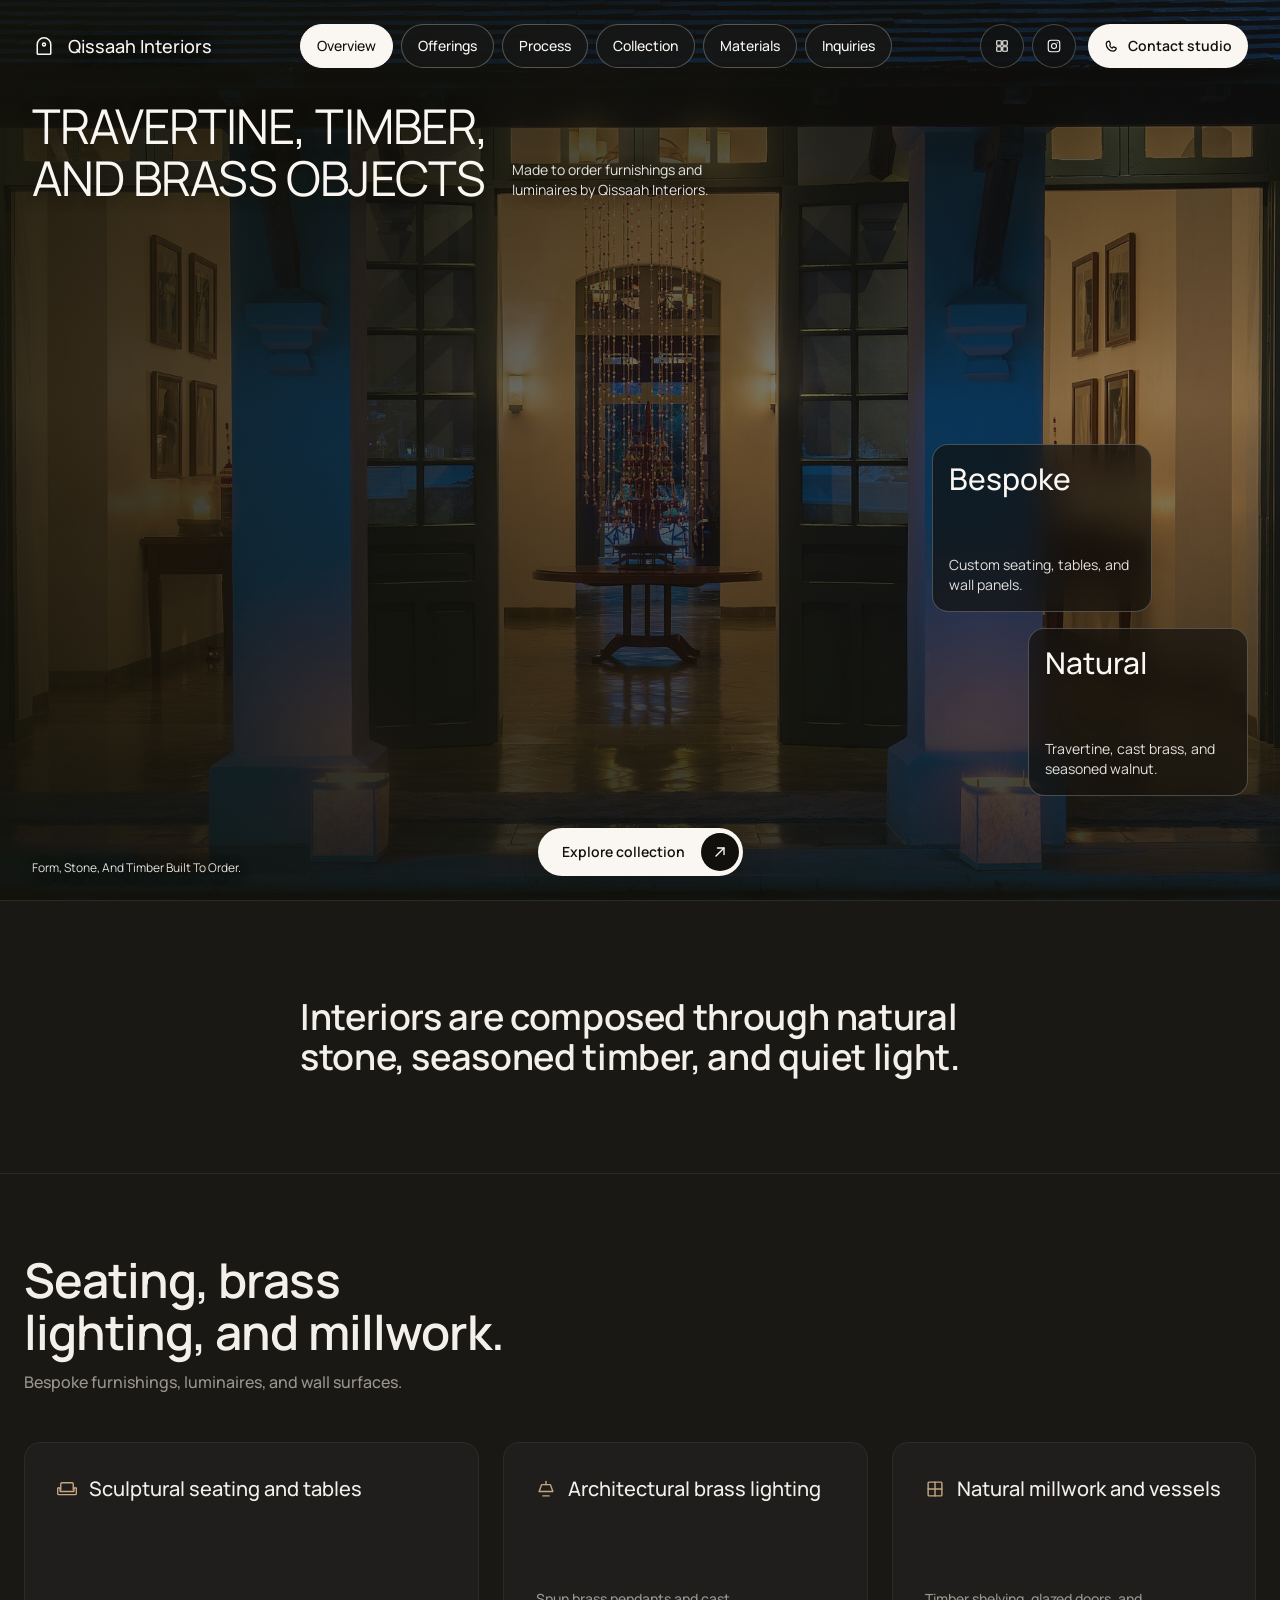
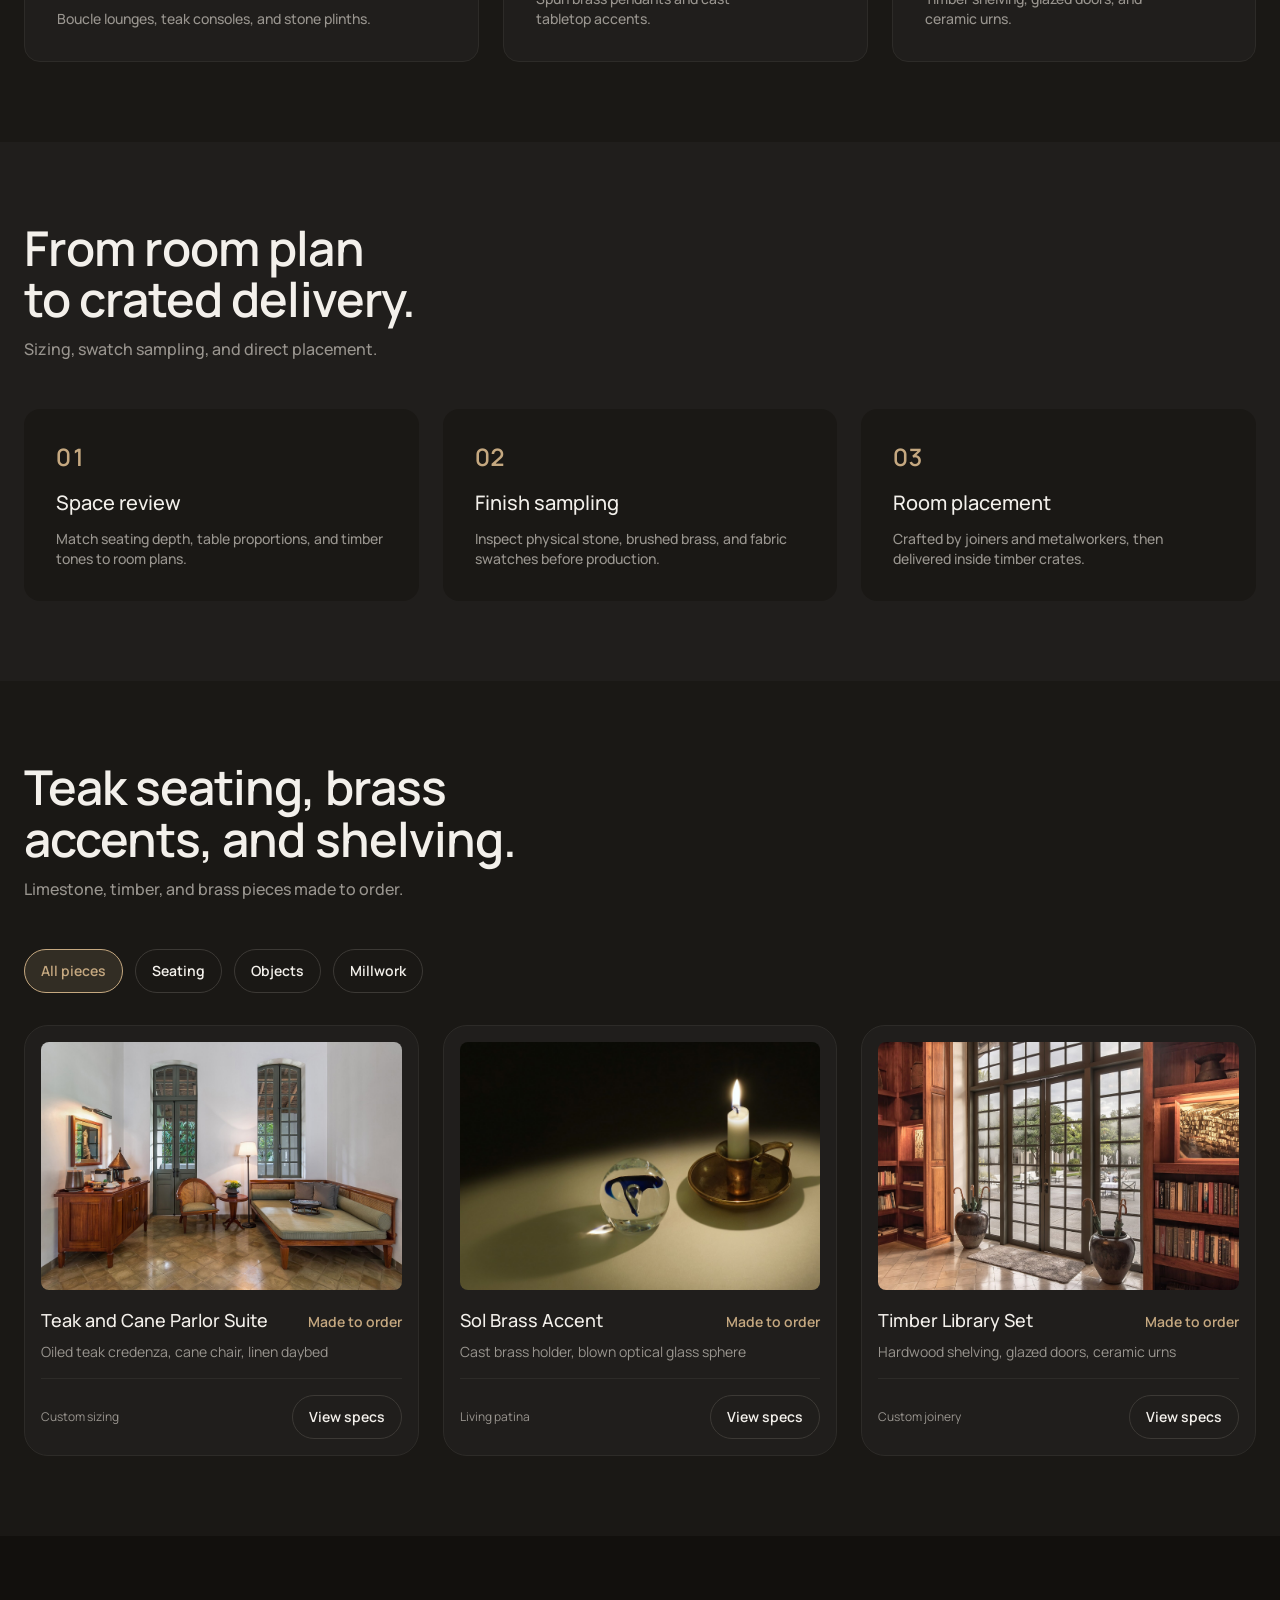
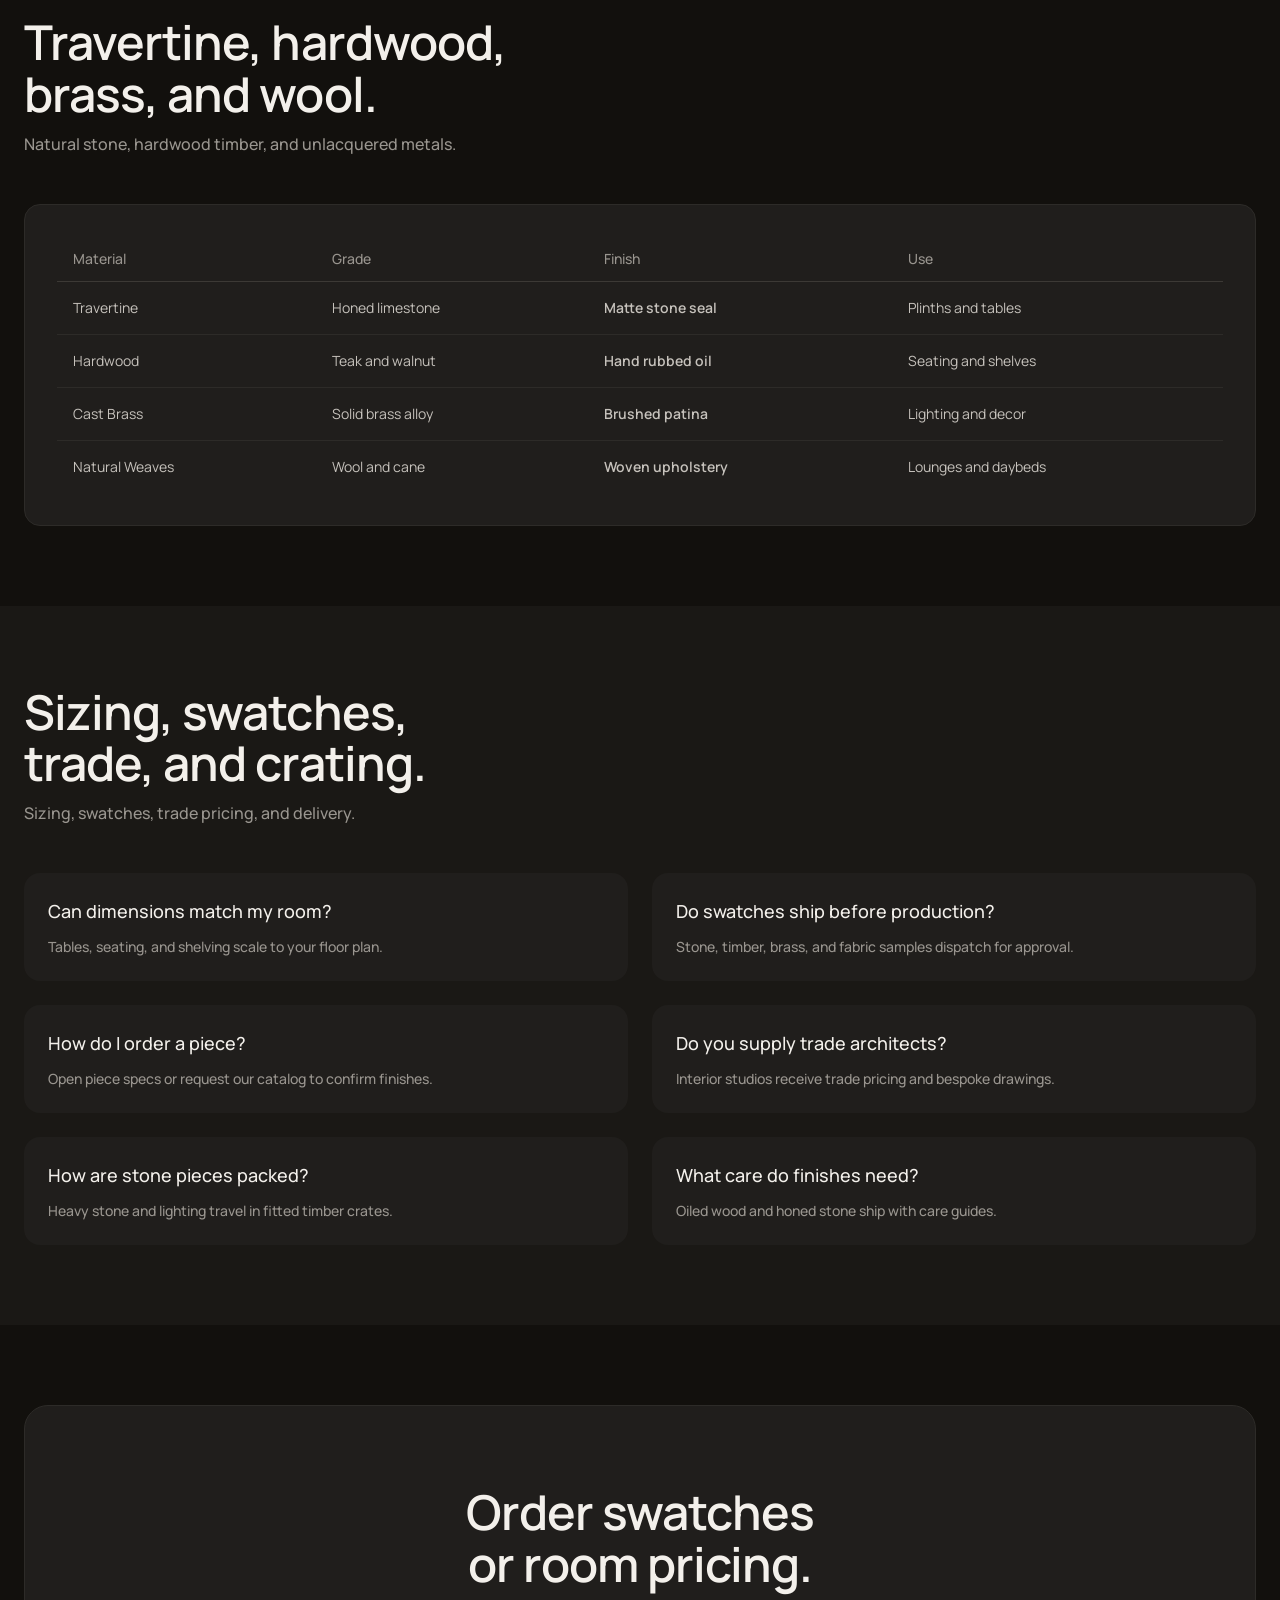
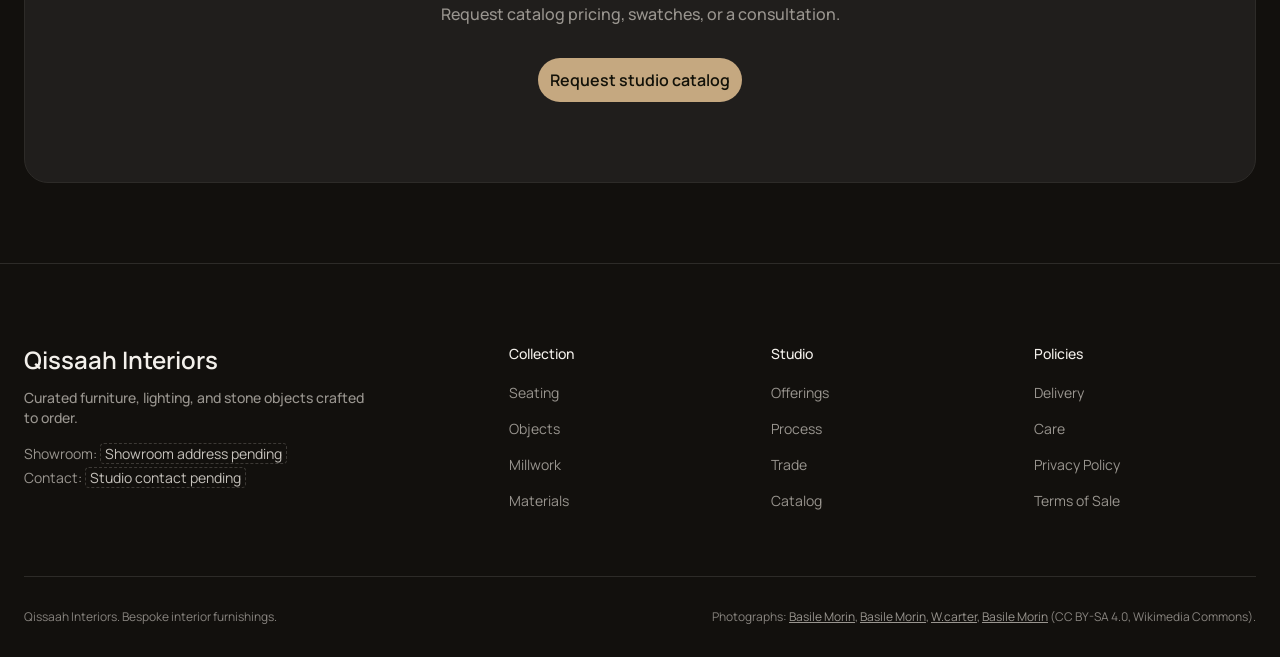
==== index.html @ aa96e83d "feat: build Qissaah Interiors showcase website" ====
<!DOCTYPE html>
<html lang="en">
<head>
  <meta charset="UTF-8">
  <meta name="viewport" content="width=device-width, initial-scale=1.0">
  <title>Qissaah Interiors: Travertine, Timber, and Brass Furnishings</title>
  <meta name="description" content="Architectural furniture, spun brass lighting, and Roman travertine interior objects crafted to order by Qissaah Interiors.">

  <meta property="og:title" content="Qissaah Interiors: Travertine, Timber, and Brass Furnishings">
  <meta property="og:description" content="Architectural furniture, spun brass lighting, and Roman travertine interior objects crafted to order.">
  <meta property="og:type" content="website">

  <link rel="icon" type="image/svg+xml" href="data:image/svg+xml,<svg xmlns='http://www.w3.org/2000/svg' viewBox='0 0 100 100'><rect width='100' height='100' fill='%23181818'/><path d='M28 80 V44 A22 22 0 0 1 72 44 V80' fill='none' stroke='%23C5A880' stroke-width='8'/><line x1='28' y1='80' x2='72' y2='80' stroke='%23C5A880' stroke-width='8'/></svg>">

  <link rel="preconnect" href="https://fonts.googleapis.com">
  <link rel="preconnect" href="https://fonts.gstatic.com" crossorigin>
  <link href="https://fonts.googleapis.com/css2?family=Manrope:wght@400;500;600&display=swap" rel="stylesheet">

  <link rel="stylesheet" href="./tokens.css">
  <link rel="stylesheet" href="./styles.css">
  <script>document.documentElement.classList.add('js-enabled');</script>
</head>
<body>
  <a href="#mainContent" class="skip-link">Skip to main content</a>

  <div class="page-wrapper">
    <div class="mobile-menu-drawer" id="mobileDrawer" aria-hidden="true">
      <div class="mobile-drawer-backdrop" id="mobileDrawerBackdrop" aria-hidden="true"></div>
      <div class="mobile-drawer-panel" role="dialog" aria-modal="true" aria-label="Navigation Menu">
        <div class="mobile-drawer-header">
          <span class="mobile-drawer-brand">Qissaah Interiors</span>
          <button type="button" class="drawer-close-trigger" id="drawerCloseTop" aria-label="Close navigation menu">
            <svg width="20" height="20" viewBox="0 0 256 256" fill="none" stroke="currentColor" stroke-width="18" stroke-linecap="round" aria-hidden="true">
              <line x1="200" y1="56" x2="56" y2="200"/>
              <line x1="200" y1="200" x2="56" y2="56"/>
            </svg>
          </button>
        </div>
        <div class="mobile-nav-links">
          <a href="#overview" class="mobile-nav-link">Overview</a>
          <a href="#capabilities" class="mobile-nav-link">Offerings</a>
          <a href="#process" class="mobile-nav-link">Process</a>
          <a href="#collection" class="mobile-nav-link">Collection</a>
          <a href="#materials" class="mobile-nav-link">Materials</a>
          <a href="#faq" class="mobile-nav-link">Inquiries</a>
        </div>
        <div class="mobile-drawer-footer">
          <button type="button" class="btn-primary open-consultation-trigger">Request catalog</button>
        </div>
      </div>
    </div>

    <main id="mainContent">
      <!-- 1. Hero Section -->
      <section id="overview" class="hero-viewport" aria-label="Qissaah Interiors Showcase">
        <div class="hero-visual-stage" aria-hidden="true">
          <img src="assets/entrance-lobby-of-amantaka-luxury-resort-hotel-at-blue-hour--1920.jpg"
               width="1920" height="1212"
               alt="Warm lit architectural interior pavilion with timber doors, stone columns, and floor lanterns at twilight"
               class="hero-layer-photo"
               fetchpriority="high">
          <div class="hero-vignette"></div>
        </div>

        <div class="hero-hud-master">
          <header class="hud-nav-bar" role="banner">
            <a href="#overview" class="hud-brand" aria-label="Qissaah Interiors Home">
              <svg class="hud-brand-logo" viewBox="0 0 32 32" fill="none" stroke="currentColor" stroke-width="2" aria-hidden="true">
                <path d="M7 27 V14 A9 9 0 0 1 25 14 V27"/>
                <line x1="7" y1="27" x2="25" y2="27"/>
                <circle cx="16" cy="14" r="2"/>
              </svg>
              <span class="hud-brand-name">Qissaah Interiors</span>
            </a>

            <nav class="hud-nav-pills" aria-label="Main Navigation">
              <a href="#overview" class="hud-nav-pill nav-link-item is-current">Overview</a>
              <a href="#capabilities" class="hud-nav-pill nav-link-item">Offerings</a>
              <a href="#process" class="hud-nav-pill nav-link-item">Process</a>
              <a href="#collection" class="hud-nav-pill nav-link-item">Collection</a>
              <a href="#materials" class="hud-nav-pill nav-link-item">Materials</a>
              <a href="#faq" class="hud-nav-pill nav-link-item">Inquiries</a>
            </nav>

            <div class="hud-right-actions">
              <div class="hud-social-group" aria-label="Studio Channels">
                <a href="#collection" class="hud-social-link" aria-label="Browse interior catalog">
                  <svg width="16" height="16" viewBox="0 0 256 256" fill="none" stroke="currentColor" stroke-width="18" stroke-linecap="round" stroke-linejoin="round" aria-hidden="true">
                    <rect x="44" y="44" width="72" height="72" rx="8"/>
                    <rect x="140" y="44" width="72" height="72" rx="8"/>
                    <rect x="44" y="140" width="72" height="72" rx="8"/>
                    <rect x="140" y="140" width="72" height="72" rx="8"/>
                  </svg>
                </a>
                <a href="https://instagram.com" class="hud-social-link" aria-label="Instagram Profile" target="_blank" rel="noopener noreferrer">
                  <svg width="16" height="16" viewBox="0 0 256 256" fill="none" stroke="currentColor" stroke-width="18" stroke-linecap="round" stroke-linejoin="round" aria-hidden="true">
                    <rect x="36" y="36" width="184" height="184" rx="44"/>
                    <circle cx="128" cy="128" r="40"/>
                    <circle cx="180" cy="76" r="10" fill="currentColor" stroke="none"/>
                  </svg>
                </a>
              </div>

              <a href="#briefing" class="hud-contact-pill open-consultation-trigger">
                <svg width="16" height="16" viewBox="0 0 256 256" fill="none" stroke="currentColor" stroke-width="20" stroke-linecap="round" stroke-linejoin="round" aria-hidden="true">
                  <path d="M92.48 124.83a84.35 84.35 0 0 0 38.69 38.69l12.22-18.33a8 8 0 0 1 9.81-2.9l37.45 16.05a8 8 0 0 1 4.78 8.32A48 48 0 0 1 148 208C86.14 208 36 157.86 36 96a48 48 0 0 1 41.34-47.43 8 8 0 0 1 8.32 4.78l16.05 37.45a8 8 0 0 1-2.9 9.81Z"/>
                </svg>
                <span>Contact studio</span>
              </a>

              <button type="button" class="nav-mobile-toggle" aria-label="Toggle navigation menu" aria-expanded="false" aria-controls="mobileDrawer">
                <svg width="20" height="20" viewBox="0 0 256 256" fill="none" stroke="currentColor" stroke-width="18" stroke-linecap="round" aria-hidden="true">
                  <line x1="40" y1="128" x2="216" y2="128"/>
                  <line x1="40" y1="64" x2="216" y2="64"/>
                  <line x1="40" y1="192" x2="216" y2="192"/>
                </svg>
              </button>
            </div>
          </header>

          <div class="hud-middle-zone">
            <div class="hud-headline-lockup">
              <h1 class="hud-headline-title">TRAVERTINE, TIMBER,<br>AND BRASS OBJECTS</h1>
              <p class="hud-inline-subtext">Made to order furnishings and luminaires by Qissaah Interiors.</p>
            </div>

            <div class="hud-stagger-cards-wrap">
              <div class="hud-glass-card hud-glass-card-1">
                <span class="hud-card-heading">Bespoke</span>
                <p class="hud-card-subtext">Custom seating, tables, and wall panels.</p>
              </div>

              <div class="hud-glass-card hud-glass-card-2">
                <span class="hud-card-heading">Natural</span>
                <p class="hud-card-subtext">Travertine, cast brass, and seasoned walnut.</p>
              </div>
            </div>
          </div>

          <div class="hud-bottom-zone">
            <p class="hud-bottom-left-copy">Form, Stone, And Timber Built To Order.</p>

            <a href="#collection" class="hud-discover-pill">
              <span class="hud-discover-label">Explore collection</span>
              <span class="hud-discover-arrow" aria-hidden="true">
                <svg viewBox="0 0 256 256" width="16" height="16" fill="none" stroke="currentColor" stroke-width="22" stroke-linecap="round" stroke-linejoin="round">
                  <line x1="64" y1="192" x2="192" y2="64"/>
                  <polyline points="88 64 192 64 192 168"/>
                </svg>
              </span>
            </a>

            <div class="hud-bottom-spacer" aria-hidden="true"></div>
          </div>
        </div>
      </section>

      <!-- 2. Mandatory B11 Tagline Reveal Section -->
      <section class="tagline-reveal-section" aria-label="Interior Philosophy">
        <div class="section-container">
          <div class="tagline-reveal-wrap">
            <p class="heading-3 tagline-reveal-text" id="taglineBlock">
              <span class="tagline-word">Interiors</span>
              <span class="tagline-word">are</span>
              <span class="tagline-word">composed</span>
              <span class="tagline-word">through</span>
              <span class="tagline-word">natural</span>
              <span class="tagline-word">stone,</span>
              <span class="tagline-word">seasoned</span>
              <span class="tagline-word">timber,</span>
              <span class="tagline-word">and</span>
              <span class="tagline-word">quiet</span>
              <span class="tagline-word">light.</span>
            </p>
          </div>
        </div>
      </section>

      <!-- 3. Offerings & Capabilities -->
      <section id="capabilities" class="section-block" aria-label="Offerings">
        <div class="section-container">
          <div class="section-header-wrap">
            <h2 class="heading-2 section-header-title">Seating, brass lighting, and millwork.</h2>
            <p class="body-2 section-header-desc">Bespoke furnishings, luminaires, and wall surfaces.</p>
          </div>

          <div class="capabilities-grid">
            <article class="capability-card">
              <h3 class="title-1 capability-title">
                <svg class="capability-inline-svg" viewBox="0 0 256 256" fill="none" stroke="currentColor" stroke-width="18" stroke-linecap="round" stroke-linejoin="round" aria-hidden="true">
                  <path d="M208 136V64a16 16 0 0 0-16-16H64a16 16 0 0 0-16 16v72"/>
                  <path d="M24 112a16 16 0 0 1 16 16v32h176v-32a16 16 0 0 1 32 0v56a16 16 0 0 1-16 16H24a16 16 0 0 1-16-16v-56a16 16 0 0 1 16-16Z"/>
                </svg>
                <span>Sculptural seating and tables</span>
              </h3>
              <p class="body-5 capability-detail">Boucle lounges, teak consoles, and stone plinths.</p>
            </article>

            <article class="capability-card">
              <h3 class="title-1 capability-title">
                <svg class="capability-inline-svg" viewBox="0 0 256 256" fill="none" stroke="currentColor" stroke-width="18" stroke-linecap="round" stroke-linejoin="round" aria-hidden="true">
                  <path d="M88 216h80"/>
                  <path d="M128 32v40"/>
                  <path d="M40 160h176l-32-88H72l-32 88Z"/>
                </svg>
                <span>Architectural brass lighting</span>
              </h3>
              <p class="body-5 capability-detail">Spun brass pendants and cast tabletop accents.</p>
            </article>

            <article class="capability-card">
              <h3 class="title-1 capability-title">
                <svg class="capability-inline-svg" viewBox="0 0 256 256" fill="none" stroke="currentColor" stroke-width="18" stroke-linecap="round" stroke-linejoin="round" aria-hidden="true">
                  <rect x="40" y="40" width="176" height="176" rx="12"/>
                  <line x1="128" y1="40" x2="128" y2="216"/>
                  <line x1="40" y1="128" x2="216" y2="128"/>
                </svg>
                <span>Natural millwork and vessels</span>
              </h3>
              <p class="body-5 capability-detail">Timber shelving, glazed doors, and ceramic urns.</p>
            </article>
          </div>
        </div>
      </section>

      <!-- 4. How It Works / Studio Process -->
      <section id="process" class="section-block-subtle" aria-label="Studio Ordering Process">
        <div class="section-container">
          <div class="section-header-wrap">
            <h2 class="heading-2 section-header-title">From room plan to crated delivery.</h2>
            <p class="body-2 section-header-desc">Sizing, swatch sampling, and direct placement.</p>
          </div>

          <ol class="methodology-row">
            <li class="step-card">
              <h3 class="title-1 step-title">Space review</h3>
              <p class="body-5 step-desc">Match seating depth, table proportions, and timber tones to room plans.</p>
            </li>

            <li class="step-card">
              <h3 class="title-1 step-title">Finish sampling</h3>
              <p class="body-5 step-desc">Inspect physical stone, brushed brass, and fabric swatches before production.</p>
            </li>

            <li class="step-card">
              <h3 class="title-1 step-title">Room placement</h3>
              <p class="body-5 step-desc">Crafted by joiners and metalworkers, then delivered inside timber crates.</p>
            </li>
          </ol>
        </div>
      </section>

      <!-- 5. Signature Collection -->
      <section id="collection" class="section-block" aria-label="Interior Collection">
        <div class="section-container">
          <div class="section-header-wrap">
            <h2 class="heading-2 section-header-title">Teak seating, brass accents, and shelving.</h2>
            <p class="body-2 section-header-desc">Limestone, timber, and brass pieces made to order.</p>
          </div>

          <div class="collection-controls" role="tablist" aria-label="Filter collection by category">
            <button type="button" class="btn-quiet is-selected" role="tab" aria-selected="true" data-filter="all">All pieces</button>
            <button type="button" class="btn-quiet" role="tab" aria-selected="false" data-filter="seating">Seating</button>
            <button type="button" class="btn-quiet" role="tab" aria-selected="false" data-filter="lighting">Objects</button>
            <button type="button" class="btn-quiet" role="tab" aria-selected="false" data-filter="millwork">Millwork</button>
          </div>

          <div class="portfolio-grid" id="collectionGrid">
            <article class="project-card" data-project-id="parlor-suite" data-category="seating">
              <div class="project-image-box">
                <img src="assets/lobby-lounge-of-amantaka-suite-amantaka-luxury-resort-hotel--1920.jpg"
                     width="1920" height="1280"
                     alt="Solid teak sideboard, woven cane armchair, and upholstered daybed in warm gallery light"
                     class="project-thumbnail"
                     loading="lazy">
              </div>
              <div class="project-meta-row">
                <h3 class="title-2 project-name">Teak and Cane Parlor Suite</h3>
                <span class="project-valuation">Made to order</span>
              </div>
              <p class="body-6 project-specs">Oiled teak credenza, cane chair, linen daybed</p>
              <div class="project-card-footer">
                <span class="project-status">Custom sizing</span>
                <button type="button" class="btn-quiet project-view-btn" data-project-id="parlor-suite" aria-haspopup="dialog">View specs</button>
              </div>
            </article>

            <article class="project-card" data-project-id="brass-orb" data-category="lighting">
              <div class="project-image-box">
                <img src="assets/candle-light-projected-through-a-glass-orb-1920.jpg"
                     width="1920" height="1080"
                     alt="Sand cast brass candle holder beside a hand blown glass orb in warm evening light"
                     class="project-thumbnail"
                     loading="lazy">
              </div>
              <div class="project-meta-row">
                <h3 class="title-2 project-name">Sol Brass Accent</h3>
                <span class="project-valuation">Made to order</span>
              </div>
              <p class="body-6 project-specs">Cast brass holder, blown optical glass sphere</p>
              <div class="project-card-footer">
                <span class="project-status">Living patina</span>
                <button type="button" class="btn-quiet project-view-btn" data-project-id="brass-orb" aria-haspopup="dialog">View specs</button>
              </div>
            </article>

            <article class="project-card" data-project-id="library-millwork" data-category="millwork">
              <div class="project-image-box">
                <img src="assets/glass-door-of-the-library-at-amantaka-luxury-resort-hotel-in-1920.jpg"
                     width="1920" height="1280"
                     alt="Full height timber shelving framing tall glazed doors and dark ceramic floor vessels"
                     class="project-thumbnail"
                     loading="lazy">
              </div>
              <div class="project-meta-row">
                <h3 class="title-2 project-name">Timber Library Set</h3>
                <span class="project-valuation">Made to order</span>
              </div>
              <p class="body-6 project-specs">Hardwood shelving, glazed doors, ceramic urns</p>
              <div class="project-card-footer">
                <span class="project-status">Custom joinery</span>
                <button type="button" class="btn-quiet project-view-btn" data-project-id="library-millwork" aria-haspopup="dialog">View specs</button>
              </div>
            </article>
          </div>
        </div>
      </section>

      <!-- 6. Material Provenance Ledger -->
      <section id="materials" class="section-block-deep" aria-label="Material Provenance">
        <div class="section-container">
          <div class="section-header-wrap">
            <h2 class="heading-2 section-header-title">Travertine, hardwood, brass, and wool.</h2>
            <p class="body-2 section-header-desc">Natural stone, hardwood timber, and unlacquered metals.</p>
          </div>

          <div class="engineering-table-wrap">
            <table class="engineering-table">
              <thead>
                <tr>
                  <th scope="col">Material</th>
                  <th scope="col">Grade</th>
                  <th scope="col">Finish</th>
                  <th scope="col">Use</th>
                </tr>
              </thead>
              <tbody>
                <tr>
                  <td data-label="Material">Travertine</td>
                  <td data-label="Grade">Honed limestone</td>
                  <td data-label="Finish" class="engineering-cell-metric">Matte stone seal</td>
                  <td data-label="Use">Plinths and tables</td>
                </tr>
                <tr>
                  <td data-label="Material">Hardwood</td>
                  <td data-label="Grade">Teak and walnut</td>
                  <td data-label="Finish" class="engineering-cell-metric">Hand rubbed oil</td>
                  <td data-label="Use">Seating and shelves</td>
                </tr>
                <tr>
                  <td data-label="Material">Cast Brass</td>
                  <td data-label="Grade">Solid brass alloy</td>
                  <td data-label="Finish" class="engineering-cell-metric">Brushed patina</td>
                  <td data-label="Use">Lighting and decor</td>
                </tr>
                <tr>
                  <td data-label="Material">Natural Weaves</td>
                  <td data-label="Grade">Wool and cane</td>
                  <td data-label="Finish" class="engineering-cell-metric">Woven upholstery</td>
                  <td data-label="Use">Lounges and daybeds</td>
                </tr>
              </tbody>
            </table>
          </div>
        </div>
      </section>

      <!-- 7. FAQ -->
      <section id="faq" class="section-block" aria-label="Frequently Asked Inquiries">
        <div class="section-container">
          <div class="section-header-wrap">
            <h2 class="heading-2 section-header-title">Sizing, swatches, trade, and crating.</h2>
            <p class="body-2 section-header-desc">Sizing, swatches, trade pricing, and delivery.</p>
          </div>

          <div class="faq-grid">
            <div class="faq-item">
              <h3 class="title-2 faq-question">Can dimensions match my room?</h3>
              <p class="body-5 faq-answer">Tables, seating, and shelving scale to your floor plan.</p>
            </div>

            <div class="faq-item">
              <h3 class="title-2 faq-question">Do swatches ship before production?</h3>
              <p class="body-5 faq-answer">Stone, timber, brass, and fabric samples dispatch for approval.</p>
            </div>

            <div class="faq-item">
              <h3 class="title-2 faq-question">How do I order a piece?</h3>
              <p class="body-5 faq-answer">Open piece specs or request our catalog to confirm finishes.</p>
            </div>

            <div class="faq-item">
              <h3 class="title-2 faq-question">Do you supply trade architects?</h3>
              <p class="body-5 faq-answer">Interior studios receive trade pricing and bespoke drawings.</p>
            </div>

            <div class="faq-item">
              <h3 class="title-2 faq-question">How are stone pieces packed?</h3>
              <p class="body-5 faq-answer">Heavy stone and lighting travel in fitted timber crates.</p>
            </div>

            <div class="faq-item">
              <h3 class="title-2 faq-question">What care do finishes need?</h3>
              <p class="body-5 faq-answer">Oiled wood and honed stone ship with care guides.</p>
            </div>
          </div>
        </div>
      </section>

      <!-- 8. Final Consultation CTA -->
      <section id="briefing" class="section-block-deep" aria-label="Studio Consultation">
        <div class="section-container">
          <div class="briefing-banner">
            <h2 class="heading-2 briefing-heading">Order swatches or room pricing.</h2>
            <p class="body-2 briefing-desc">Request catalog pricing, swatches, or a consultation.</p>
            <button type="button" class="btn-primary open-consultation-trigger" aria-haspopup="dialog">Request studio catalog</button>
          </div>
        </div>
      </section>
    </main>

    <!-- 9. Monolithic Mast Footer -->
    <footer class="site-footer" role="contentinfo">
      <div class="section-container">
        <div class="footer-top-row">
          <div class="footer-brand-summary">
            <h2 class="heading-5 footer-brand-title">Qissaah Interiors</h2>
            <p class="body-5 footer-brand-body">Curated furniture, lighting, and stone objects crafted to order.</p>
            <address class="caption-2 footer-address">
              <span>Showroom: <span class="fill" data-fill="address">Showroom address pending</span></span>
              <span>Contact: <span class="fill" data-fill="phone">Studio contact pending</span></span>
            </address>
          </div>

          <div>
            <h3 class="title-4 footer-column-title">Collection</h3>
            <ul class="footer-links-list">
              <li><a href="#collection" class="footer-link">Seating</a></li>
              <li><a href="#collection" class="footer-link">Objects</a></li>
              <li><a href="#collection" class="footer-link">Millwork</a></li>
              <li><a href="#materials" class="footer-link">Materials</a></li>
            </ul>
          </div>

          <div>
            <h3 class="title-4 footer-column-title">Studio</h3>
            <ul class="footer-links-list">
              <li><a href="#capabilities" class="footer-link">Offerings</a></li>
              <li><a href="#process" class="footer-link">Process</a></li>
              <li><a href="#faq" class="footer-link">Trade</a></li>
              <li><a href="#briefing" class="footer-link open-consultation-trigger">Catalog</a></li>
            </ul>
          </div>

          <div>
            <h3 class="title-4 footer-column-title">Policies</h3>
            <ul class="footer-links-list">
              <li><a href="#faq" class="footer-link">Delivery</a></li>
              <li><a href="#materials" class="footer-link">Care</a></li>
              <li><button type="button" class="footer-link open-policy-trigger" data-policy="privacy">Privacy Policy</button></li>
              <li><button type="button" class="footer-link open-policy-trigger" data-policy="terms">Terms of Sale</button></li>
            </ul>
          </div>
        </div>

        <div class="footer-bottom-row">
          <p class="footer-legal-text">Qissaah Interiors. Bespoke interior furnishings.</p>
          <p class="footer-credits" data-credits>
            Photographs: <a href="https://commons.wikimedia.org/wiki/File:Entrance_lobby_of_Amantaka_luxury_Resort_%26_Hotel_at_blue_hour_in_Luang_Prabang_Laos.jpg" target="_blank" rel="noopener noreferrer">Basile Morin</a>, <a href="https://commons.wikimedia.org/wiki/File:Lobby_lounge_of_Amantaka_Suite_Amantaka_luxury_Resort_%26_Hotel_Luang_Prabang_Laos.jpg" target="_blank" rel="noopener noreferrer">Basile Morin</a>, <a href="https://commons.wikimedia.org/wiki/File:Candle_light_projected_through_a_glass_orb.jpg" target="_blank" rel="noopener noreferrer">W.carter</a>, <a href="https://commons.wikimedia.org/wiki/File:Glass_door_of_the_library_at_Amantaka_luxury_Resort_%26_Hotel_in_Luang_Prabang_Laos.jpg" target="_blank" rel="noopener noreferrer">Basile Morin</a> (CC BY-SA 4.0, Wikimedia Commons).
          </p>
        </div>
      </div>
    </footer>

    <!-- 10. Interactive Piece Specification Modal -->
    <div class="project-modal" id="projectModal" role="dialog" aria-modal="true" aria-labelledby="projectModalTitle" aria-hidden="true">
      <div class="project-modal-backdrop" id="projectModalBackdrop" aria-hidden="true"></div>
      <div class="project-modal-window">
        <button type="button" class="modal-close-trigger" id="projectModalClose" aria-label="Close piece specifications">
          <svg width="20" height="20" viewBox="0 0 256 256" fill="none" stroke="currentColor" stroke-width="18" stroke-linecap="round" aria-hidden="true">
            <line x1="200" y1="56" x2="56" y2="200"/>
            <line x1="200" y1="200" x2="56" y2="56"/>
          </svg>
        </button>

        <div class="project-modal-media">
          <img src="assets/lobby-lounge-of-amantaka-suite-amantaka-luxury-resort-hotel--1920.jpg"
               width="1920" height="1280"
               alt="Teak and Cane Parlor Suite preview"
               id="projectModalImage"
               class="project-modal-image">
          <div class="project-modal-badge" id="projectModalStatus">Custom sizing</div>
        </div>

        <div class="project-modal-body">
          <div class="project-modal-header-row">
            <h2 class="heading-3 project-modal-title" id="projectModalTitle">Teak and Cane Parlor Suite</h2>
            <span class="project-modal-valuation" id="projectModalValuation">Made to order</span>
          </div>

          <p class="body-5 project-modal-summary" id="projectModalSpecs">Oiled teak credenza, cane chair, linen daybed</p>

          <div class="project-modal-specs-grid">
            <div class="project-spec-card">
              <span class="project-spec-kicker">Materials</span>
              <span class="project-spec-detail" id="projectModalMaterial">Teak frame, woven cane, linen cushions.</span>
            </div>
            <div class="project-spec-card">
              <span class="project-spec-kicker">Finish</span>
              <span class="project-spec-detail" id="projectModalFinish">Hand rubbed satin natural oil seal.</span>
            </div>
            <div class="project-spec-card">
              <span class="project-spec-kicker">Sizing</span>
              <span class="project-spec-detail" id="projectModalSizing">Tailored width and depth to room plans.</span>
            </div>
            <div class="project-spec-card">
              <span class="project-spec-kicker">Transit</span>
              <span class="project-spec-detail" id="projectModalCare">Crated delivery with care guide.</span>
            </div>
          </div>

          <div class="project-modal-actions">
            <button type="button" class="btn-primary open-consultation-trigger" id="projectModalInquireBtn">Request quote</button>
          </div>
        </div>
      </div>
    </div>

    <!-- 11. Studio Consultation & Catalog Dialog -->
    <div class="consultation-dialog" id="consultationModal" role="dialog" aria-modal="true" aria-labelledby="dialogTitle" aria-hidden="true">
      <div class="dialog-window">
        <button type="button" class="modal-close-trigger" id="closeDialogBtn" aria-label="Close catalog request dialog">
          <svg width="20" height="20" viewBox="0 0 256 256" fill="none" stroke="currentColor" stroke-width="18" stroke-linecap="round" aria-hidden="true">
            <line x1="200" y1="56" x2="56" y2="200"/>
            <line x1="200" y1="200" x2="56" y2="56"/>
          </svg>
        </button>

        <h2 class="heading-4 dialog-title" id="dialogTitle">Studio catalog request</h2>
        <p class="body-5 dialog-desc">Share your space details for pricing and sample dispatch.</p>

        <form class="dialog-form" id="consultationForm" novalidate data-endpoint="">
          <div class="form-group">
            <label for="clientName" class="form-label">Full name</label>
            <input type="text" id="clientName" name="name" class="form-input" required placeholder="Aarav Mehta" autocomplete="name">
            <span class="form-feedback" id="nameFeedback" aria-live="polite"></span>
          </div>

          <div class="form-group">
            <label for="clientEmail" class="form-label">Email address</label>
            <input type="email" id="clientEmail" name="email" class="form-input" required placeholder="name@example.com" autocomplete="email">
            <span class="form-feedback" id="emailFeedback" aria-live="polite"></span>
          </div>

          <div class="form-group">
            <label for="projectScope" class="form-label">Category</label>
            <select id="projectScope" name="category" class="form-select">
              <option value="seating">Seating and consoles</option>
              <option value="lighting">Brass lighting and objects</option>
              <option value="millwork">Timber millwork and vessels</option>
              <option value="room">Full room curation</option>
            </select>
          </div>

          <div class="form-group">
            <label for="projectNotes" class="form-label">Room and piece notes</label>
            <textarea id="projectNotes" name="notes" class="form-textarea" rows="3" placeholder="Room dimensions or finish preference"></textarea>
            <span class="form-feedback" id="notesFeedback" aria-live="polite"></span>
          </div>

          <button type="submit" class="btn-primary">Submit inquiry</button>
        </form>
      </div>
    </div>

    <!-- 12. Privacy & Terms Info Dialog -->
    <div class="consultation-dialog" id="policyModal" role="dialog" aria-modal="true" aria-labelledby="policyTitle" aria-hidden="true">
      <div class="dialog-window">
        <button type="button" class="modal-close-trigger" id="closePolicyBtn" aria-label="Close policy dialog">
          <svg width="20" height="20" viewBox="0 0 256 256" fill="none" stroke="currentColor" stroke-width="18" stroke-linecap="round" aria-hidden="true">
            <line x1="200" y1="56" x2="56" y2="200"/>
            <line x1="200" y1="200" x2="56" y2="56"/>
          </svg>
        </button>

        <h2 class="heading-4 dialog-title" id="policyTitle">Privacy Policy</h2>
        <div class="body-5 dialog-policy-body" id="policyBody">
          <p>Inquiry details are used solely to prepare Qissaah Interiors catalog pricing and sample dispatches.</p>
          <p>Client contact details and project plans remain private.</p>
        </div>
      </div>
    </div>
  </div>

  <script src="./assets/lenis.min.js"></script>
  <script src="./app.js"></script>
</body>
</html>
---- tokens.css ----
:root {
  /* Warm Tinted Dark Architectural Stone & Bronze Palette (OKLCH Hue 75, Chroma >= 0.006 per Gate 22) */
  --color-paper: oklch(20.9% 0.006 75);
  --color-paper-2: oklch(23.8% 0.006 75);
  --color-paper-3: oklch(27.2% 0.007 75);
  --color-ink: oklch(95.6% 0.007 75);
  --color-ink-2: oklch(81.5% 0.009 75);
  --color-muted: oklch(67.2% 0.010 75);
  --color-rule: oklch(29.0% 0.007 75);
  --color-accent: #C5A880;
  --color-accent-ink: #131209;
  --color-focus: #C5A880;

  --color-bg-base: oklch(20.9% 0.006 75);
  --color-bg-subtle: oklch(23.8% 0.006 75);
  --color-bg-surface: oklch(27.2% 0.007 75);
  --color-bg-elevated: oklch(31.2% 0.007 75);
  --color-bg-deep: oklch(17.5% 0.007 75);
  --color-bg-card: oklch(23.8% 0.006 75);
  --color-bg-card-hover: oklch(27.2% 0.007 75);
  --color-bg-overlay-deep: oklch(17.5% 0.007 75 / 0.92);
  --color-bg-overlay-drawer: oklch(17.5% 0.007 75 / 0.72);
  --color-bg-accent: #C5A880;
  --color-bg-accent-hover: #D4B991;
  --color-bg-accent-subtle: rgba(197, 168, 128, 0.14);

  /* Perimeter HUD Tokens (Warm Tinted Ivory, Zero Pure #fff / #000 / 0-chroma) */
  --color-ivory: oklch(97.8% 0.006 75);
  --color-ivory-hover: oklch(93.2% 0.009 75);
  --color-obsidian: oklch(17.5% 0.007 75);
  --hud-overlay-gradient: linear-gradient(90deg, rgba(19, 18, 9, 0.82) 0%, rgba(19, 18, 9, 0.52) 48%, rgba(19, 18, 9, 0.34) 100%), linear-gradient(180deg, rgba(19, 18, 9, 0.64) 0%, rgba(19, 18, 9, 0.16) 45%, rgba(19, 18, 9, 0.78) 100%);
  --hud-pill-bg: oklch(20.9% 0.006 75 / 0.60);
  --hud-pill-hover: oklch(27.2% 0.007 75 / 0.80);
  --hud-pill-border: oklch(97.8% 0.006 75 / 0.28);
  --hud-border-hover: oklch(97.8% 0.006 75 / 0.52);
  --hud-social-bg: oklch(17.5% 0.007 75 / 0.56);
  --hud-social-border: oklch(97.8% 0.006 75 / 0.24);
  --hud-card-bg: oklch(17.5% 0.007 75 / 0.66);
  --hud-card-border: oklch(97.8% 0.006 75 / 0.24);
  --hud-text-muted: oklch(97.8% 0.006 75 / 0.90);
  --hud-text-faint: oklch(97.8% 0.006 75 / 0.80);
  --hud-shadow-btn: 0 10px 30px rgba(19, 18, 9, 0.42);
  --hud-shadow-btn-hover: 0 14px 36px rgba(19, 18, 9, 0.56);

  /* Typography Colors */
  --color-text-primary: oklch(95.6% 0.007 75);
  --color-text-secondary: oklch(81.5% 0.009 75);
  --color-text-muted: oklch(67.2% 0.010 75);
  --color-text-accent: #C5A880;
  --color-text-dark: #131209;
  --color-text-dim: oklch(61.5% 0.009 75);

  /* Borders & Interactive States */
  --color-border-subtle: oklch(29.0% 0.007 75);
  --color-border-strong: oklch(34.8% 0.008 75);
  --color-border-accent: rgba(197, 168, 128, 0.36);
  --color-error: #F87171;
  --color-success: #34D399;

  /* Shadows */
  --shadow-elevation-1: 0 4px 16px rgba(19, 18, 9, 0.35);
  --shadow-elevation-2: 0 12px 32px rgba(19, 18, 9, 0.52);
  --shadow-text-strong: 0 2px 14px rgba(19, 18, 9, 0.65);

  /* Approved Typeface Only (B1: Manrope, zero banned fallback names) */
  --font-display: 'Manrope', system-ui, -apple-system, sans-serif;
  --font-body: 'Manrope', system-ui, -apple-system, sans-serif;
  --font-outlier: 'Manrope', system-ui, -apple-system, sans-serif;
  --font-primary: 'Manrope', system-ui, -apple-system, sans-serif;

  /* Strict Spacing Scale (B2 Table + Hallmark tokens) */
  --spacing-0: 0px;
  --spacing-25: 2px;
  --spacing-50: 4px;
  --spacing-75: 8px;
  --spacing-100: 12px;
  --spacing-200: 16px;
  --spacing-300: 24px;
  --spacing-400: 32px;
  --spacing-500: 40px;
  --spacing-600: 48px;
  --spacing-700: 64px;
  --spacing-800: 80px;
  --spacing-900: 96px;

  --space-3xs: 2px;
  --space-2xs: 4px;
  --space-xs: 8px;
  --space-sm: 12px;
  --space-md: 16px;
  --space-lg: 24px;
  --space-xl: 40px;
  --space-2xl: 64px;
  --space-3xl: 96px;

  /* Corner Radius Scale (B3) */
  --radius-none: 0px;
  --radius-sm: 2px;
  --radius-base: 4px;
  --radius-md: 6px;
  --radius-lg: 8px;
  --radius-xl: 12px;
  --radius-2xl: 16px;
  --radius-3xl: 24px;
  --radius-full: 9999px;

  /* Layout Containers */
  --container-max-width: 1360px;
  --container-gutter: var(--spacing-300);

  /* Motion Curves & Durations (B7) */
  --ease-base: cubic-bezier(0.22, 1, 0.36, 1);
  --ease-out: cubic-bezier(0.22, 1, 0.36, 1);
  --duration-layout: 500ms;
  --duration-interaction: 300ms;
  --duration-reveal: 420ms;
  --duration-stagger: 60ms;

  /* Z-index Scale */
  --z-base: 1;
  --z-raised: 10;
  --z-sticky-nav: 20;
  --z-modal: 100;
  --z-toast: 200;
}
---- styles.css ----
/* Hallmark · shape: HUD showcase · genre: editorial · theme: custom · job: buy · idea: "Curated architectural furniture, lighting, and stone interior objects presented inside a full-bleed perimeter showcase." · vibe: "monolithic stone, warm bronze, quiet architectural luxury"
 * paper: oklch(20.9% 0.006 75) · accent: oklch(75.5% 0.072 75) · display: Manrope · body: Manrope · hero: full-bleed twilight interior HUD with staggered spec plates · nav: floating pill · footer: monolithic mast · imagery: photographs, library 4 · signature: twilight interior HUD with staggered glass plates and interactive piece specifications
 * axes: dark/grotesk-sans/chromatic-bronze · posture: restrained · contrast: pass · fold: pass · v2.0.0 */
/* Hallmark · pre-emit critique: P5 H5 E5 S5 R5 V4 · weakest: S, anchored every heading and section in travertine, walnut, brass, and cane objects */
/* Hallmark · waive 29 · frosted glass perimeter HUD pills and spec plates · replicates reference architectural perimeter HUD design over dark interior photography */
/* Hallmark · answered F4 · bottom hero pill is a scroll anchor while btn-primary handles consultation triggers */
/* Hallmark · finish-review: subagent · 7 findings · 7 resolved */

*, *::before, *::after {
  box-sizing: border-box;
  margin: var(--spacing-0);
  padding: var(--spacing-0);
}

html, body {
  width: 100%;
  min-height: 100%;
  overflow-x: clip;
  overscroll-behavior: none;
  background-color: var(--color-bg-base);
  color: var(--color-text-primary);
  font-family: var(--font-primary);
  font-size: 16px;
  line-height: 24px;
  font-synthesis: none;
  -webkit-font-smoothing: antialiased;
  -moz-osx-font-smoothing: grayscale;
  text-rendering: optimizeLegibility;
  caret-color: var(--color-text-accent);
}

html {
  scrollbar-width: thin;
  scrollbar-color: var(--color-border-strong) var(--color-bg-base);
  scroll-padding-top: var(--spacing-900);
}

html.lenis, html.lenis body {
  height: auto;
}
.lenis.lenis-smooth {
  scroll-behavior: auto !important;
}
.lenis.lenis-smooth [data-lenis-prevent] {
  overscroll-behavior: contain;
}
.lenis.lenis-stopped {
  overflow: hidden;
}

::selection {
  background-color: var(--color-bg-accent);
  color: var(--color-text-dark);
}

img, picture, video {
  display: block;
  max-width: 100%;
  height: auto;
}

button, input, select, textarea {
  font: inherit;
  color: inherit;
  background: none;
  border: none;
}

a {
  color: inherit;
  text-decoration: none;
}

ul, ol {
  list-style: none;
}

[hidden] {
  display: none !important;
}

:focus-visible {
  outline: 2px solid var(--color-focus);
  outline-offset: 2px;
}

.skip-link {
  position: absolute;
  top: var(--spacing-200);
  left: var(--spacing-200);
  z-index: var(--z-toast);
  padding: var(--spacing-75) var(--spacing-200);
  background-color: var(--color-bg-accent);
  color: var(--color-text-dark);
  font-weight: 600;
  border-radius: var(--radius-md);
  transform: translateY(-220%);
  transition: transform var(--duration-interaction) var(--ease-base);
}

.skip-link:focus {
  transform: translateY(0);
  outline: 2px solid var(--color-ivory);
  outline-offset: 2px;
}

.sr-only {
  position: absolute;
  width: 1px;
  height: 1px;
  padding: var(--spacing-0);
  overflow: hidden;
  clip-path: inset(50%);
  white-space: nowrap;
}

/* ==========================================================================
   Typography Scale & Named Text Styles (B1 Strict Scale)
   ========================================================================== */

.heading-1 {
  font-size: 48px;
  line-height: 1.08;
  font-weight: 500;
  letter-spacing: -0.02em;
  text-wrap: balance;
  overflow-wrap: break-word;
  min-width: 0;
}

.heading-2 {
  font-size: 48px;
  line-height: 1.08;
  font-weight: 600;
  letter-spacing: -0.02em;
  text-wrap: balance;
  overflow-wrap: break-word;
  min-width: 0;
}

.heading-3 {
  font-size: 36px;
  line-height: 40px;
  font-weight: 600;
  letter-spacing: -0.01em;
  text-wrap: balance;
  overflow-wrap: break-word;
  min-width: 0;
}

.heading-4 {
  font-size: 30px;
  line-height: 36px;
  font-weight: 600;
  letter-spacing: normal;
  text-wrap: balance;
  overflow-wrap: break-word;
  min-width: 0;
}

.heading-5 {
  font-size: 24px;
  line-height: 32px;
  font-weight: 600;
  letter-spacing: normal;
  text-wrap: balance;
  overflow-wrap: break-word;
  min-width: 0;
}

.title-1 {
  font-size: 20px;
  line-height: 28px;
  font-weight: 500;
}

.title-2 {
  font-size: 18px;
  line-height: 28px;
  font-weight: 500;
}

.title-3 {
  font-size: 16px;
  line-height: 24px;
  font-weight: 500;
}

.title-4 {
  font-size: 14px;
  line-height: 20px;
  font-weight: 500;
}

.body-2 {
  font-size: 16px;
  line-height: 24px;
  font-weight: 500;
  text-wrap: pretty;
}

.body-5 {
  font-size: 14px;
  line-height: 20px;
  font-weight: 500;
  text-wrap: pretty;
}

.body-6 {
  font-size: 14px;
  line-height: 20px;
  font-weight: 400;
  text-wrap: pretty;
}

.button-sm {
  font-size: 14px;
  line-height: 20px;
  font-weight: 600;
}

.caption-2 {
  font-size: 14px;
  line-height: 20px;
  font-weight: 400;
}

.caption-4 {
  font-size: 12px;
  line-height: 16px;
  font-weight: 500;
}

.caption-5 {
  font-size: 12px;
  line-height: 16px;
  font-weight: 400;
}

.tabular-figure {
  font-variant-numeric: tabular-nums;
}

.fill {
  padding: var(--spacing-0) var(--spacing-50);
  border: 1px dashed var(--color-border-strong);
  border-radius: var(--radius-base);
  color: var(--color-text-secondary);
}

@media (max-width: 768px) {
  .heading-1 {
    font-size: 30px;
    line-height: 36px;
  }
  .heading-2 {
    font-size: 30px;
    line-height: 36px;
  }
  .heading-3 {
    font-size: 24px;
    line-height: 32px;
  }
}

/* ==========================================================================
   Buttons & Interactive Controls (Single Primary Button Recipe per F4)
   ========================================================================== */

.btn-primary {
  display: inline-flex;
  align-items: center;
  justify-content: center;
  gap: var(--spacing-75);
  min-height: 44px;
  padding: var(--spacing-75) var(--spacing-100);
  background-color: var(--color-bg-accent);
  color: var(--color-text-dark);
  font-size: 16px;
  line-height: 24px;
  font-weight: 600;
  border-radius: var(--radius-full);
  cursor: pointer;
  white-space: nowrap;
  transition: transform var(--duration-interaction) var(--ease-base), background-color var(--duration-interaction) var(--ease-base);
}

.btn-primary:hover {
  background-color: var(--color-bg-accent-hover);
}

.btn-primary:active {
  transform: scale(0.98);
}

.btn-primary:disabled,
.btn-primary[aria-disabled="true"] {
  opacity: 0.55;
  background-color: var(--color-bg-surface);
  color: var(--color-text-secondary);
  cursor: not-allowed;
  transform: none;
}

.btn-quiet {
  display: inline-flex;
  align-items: center;
  justify-content: center;
  gap: var(--spacing-75);
  min-height: 44px;
  padding: var(--spacing-75) var(--spacing-200);
  background-color: transparent;
  color: var(--color-text-primary);
  border: 1px solid var(--color-border-strong);
  font-size: 14px;
  line-height: 20px;
  font-weight: 600;
  border-radius: var(--radius-full);
  cursor: pointer;
  white-space: nowrap;
  transition: transform var(--duration-interaction) var(--ease-base), border-color var(--duration-interaction) var(--ease-base), background-color var(--duration-interaction) var(--ease-base), color var(--duration-interaction) var(--ease-base);
}

.btn-quiet:hover {
  border-color: var(--color-bg-accent);
  background-color: var(--color-bg-subtle);
}

.btn-quiet:active {
  transform: scale(0.98);
}

.btn-quiet:disabled,
.btn-quiet[aria-disabled="true"] {
  opacity: 0.55;
  cursor: not-allowed;
  transform: none;
}

.btn-quiet.is-selected {
  border-color: var(--color-bg-accent);
  background-color: var(--color-bg-accent-subtle);
  color: var(--color-text-accent);
}

/* ==========================================================================
   Layout Containers & Section Rhythm
   ========================================================================== */

.page-wrapper {
  display: flex;
  flex-direction: column;
  min-height: 100dvh;
  width: 100%;
}

.section-container {
  width: 100%;
  max-width: var(--container-max-width);
  margin-inline: auto;
  padding-inline: var(--container-gutter);
}

.section-block {
  padding-block: var(--spacing-800);
  background-color: var(--color-bg-base);
  color: var(--color-text-primary);
}

.section-block-subtle {
  padding-block: var(--spacing-800);
  background-color: var(--color-bg-subtle);
  color: var(--color-text-primary);
}

.section-block-deep {
  padding-block: var(--spacing-800);
  background-color: var(--color-bg-deep);
  color: var(--color-text-primary);
}

.section-header-wrap {
  max-width: 680px;
  margin-bottom: var(--spacing-600);
}

.section-header-title {
  color: var(--color-text-primary);
  margin-bottom: var(--spacing-100);
}

.section-header-desc {
  color: var(--color-text-muted);
}

/* ==========================================================================
   Navigation Drawer & Mobile Toggle
   ========================================================================== */

.nav-mobile-toggle {
  display: none;
  width: 44px;
  height: 44px;
  align-items: center;
  justify-content: center;
  border-radius: var(--radius-full);
  background-color: transparent;
  border: 1px solid var(--hud-social-border);
  color: var(--color-ivory);
  cursor: pointer;
  transition: background-color var(--duration-interaction) var(--ease-base), border-color var(--duration-interaction) var(--ease-base);
}

.nav-mobile-toggle:focus-visible {
  outline: 2px solid var(--color-ivory);
  outline-offset: 2px;
}

.mobile-menu-drawer {
  position: fixed;
  inset: var(--spacing-0);
  z-index: var(--z-modal);
  display: flex;
  align-items: stretch;
  justify-content: flex-end;
  pointer-events: none;
  visibility: hidden;
  transition: visibility var(--duration-interaction) var(--ease-base);
}

.mobile-menu-drawer.is-open {
  pointer-events: auto;
  visibility: visible;
}

.mobile-drawer-backdrop {
  position: absolute;
  inset: var(--spacing-0);
  background-color: var(--color-bg-overlay-drawer);
  backdrop-filter: blur(14px);
  -webkit-backdrop-filter: blur(14px);
  opacity: 0;
  cursor: pointer;
  transition: opacity var(--duration-interaction) var(--ease-base);
}

.mobile-menu-drawer.is-open .mobile-drawer-backdrop {
  opacity: 1;
}

.mobile-drawer-panel {
  position: relative;
  z-index: var(--z-base);
  width: 100%;
  max-width: 380px;
  height: 100%;
  background-color: var(--color-bg-deep);
  color: var(--color-text-primary);
  border-left: 1px solid var(--color-border-subtle);
  padding: var(--spacing-400) var(--spacing-300);
  display: flex;
  flex-direction: column;
  justify-content: space-between;
  overflow-y: auto;
  transform: translateX(100%);
  transition: transform var(--duration-layout) var(--ease-base);
}

.mobile-menu-drawer.is-open .mobile-drawer-panel {
  transform: translateX(0);
}

.mobile-drawer-header {
  display: flex;
  align-items: center;
  justify-content: space-between;
  padding-bottom: var(--spacing-200);
  border-bottom: 1px solid var(--color-border-subtle);
  margin-bottom: var(--spacing-300);
}

.mobile-drawer-brand {
  font-size: 16px;
  line-height: 24px;
  font-weight: 600;
  color: var(--color-text-primary);
}

.drawer-close-trigger {
  display: flex;
  align-items: center;
  justify-content: center;
  width: 44px;
  height: 44px;
  border-radius: var(--radius-full);
  background-color: transparent;
  color: var(--color-text-secondary);
  border: 1px solid var(--color-border-strong);
  cursor: pointer;
  transition: color var(--duration-interaction) var(--ease-base), background-color var(--duration-interaction) var(--ease-base), border-color var(--duration-interaction) var(--ease-base);
}

.drawer-close-trigger:hover {
  color: var(--color-text-primary);
  background-color: var(--color-bg-surface);
  border-color: var(--color-bg-accent);
}

.mobile-nav-links {
  display: flex;
  flex-direction: column;
  gap: var(--spacing-200);
}

.mobile-nav-link {
  font-size: 20px;
  line-height: 28px;
  font-weight: 600;
  color: var(--color-text-primary);
  padding-block: var(--spacing-75);
  transition: color var(--duration-interaction) var(--ease-base);
}

.mobile-nav-link:hover {
  color: var(--color-text-accent);
}

.mobile-drawer-footer {
  display: flex;
  flex-direction: column;
  gap: var(--spacing-100);
  margin-top: var(--spacing-300);
  padding-top: var(--spacing-200);
  border-top: 1px solid var(--color-border-subtle);
}

/* ==========================================================================
   1. Hero Section — Architectural Interior Perimeter HUD Layout
   ========================================================================== */

.hero-viewport {
  position: relative;
  width: 100%;
  min-height: 100dvh;
  height: 100dvh;
  overflow: hidden;
  display: flex;
  flex-direction: column;
  background-color: var(--color-bg-base);
  color: var(--color-ivory);
}

.hero-visual-stage {
  position: absolute;
  inset: var(--spacing-0);
  z-index: var(--z-base);
  overflow: hidden;
  pointer-events: none;
}

.hero-layer-photo {
  position: absolute;
  inset: var(--spacing-0);
  width: 100%;
  height: 100%;
  object-fit: cover;
  object-position: center;
}

.hero-vignette {
  position: absolute;
  inset: var(--spacing-0);
  z-index: 2;
  pointer-events: none;
  background: var(--hud-overlay-gradient);
}

.hero-hud-master {
  position: relative;
  z-index: var(--z-raised);
  width: 100%;
  max-width: var(--container-max-width);
  margin-inline: auto;
  height: 100%;
  min-height: 100dvh;
  display: flex;
  flex-direction: column;
  justify-content: space-between;
  padding: var(--spacing-300) var(--spacing-400);
}

/* Top Zone: Brand + Floating Pill Nav + Socials & Contact Pill */
.hud-nav-bar {
  display: flex;
  align-items: center;
  justify-content: space-between;
  width: 100%;
  gap: var(--spacing-200);
  position: relative;
  z-index: var(--z-sticky-nav);
}

.hud-brand {
  display: flex;
  align-items: center;
  gap: var(--spacing-100);
  color: var(--color-ivory);
  flex-shrink: 0;
  min-height: 44px;
}

.hud-brand-logo {
  width: 24px;
  height: 24px;
  color: var(--color-ivory);
  flex-shrink: 0;
}

.hud-brand-name {
  font-size: 18px;
  line-height: 28px;
  font-weight: 500;
  color: var(--color-ivory);
  white-space: nowrap;
  text-shadow: var(--shadow-text-strong);
}

.hud-nav-pills {
  display: flex;
  align-items: center;
  gap: var(--spacing-75);
  flex-wrap: nowrap;
}

.hud-nav-pill {
  display: inline-flex;
  align-items: center;
  justify-content: center;
  min-height: 44px;
  border-radius: var(--radius-full);
  padding: var(--spacing-75) var(--spacing-200);
  font-size: 14px;
  line-height: 20px;
  font-weight: 500;
  white-space: nowrap;
  background-color: var(--hud-pill-bg);
  backdrop-filter: blur(10px);
  -webkit-backdrop-filter: blur(10px);
  border: 1px solid var(--hud-pill-border);
  color: var(--color-ivory);
  transition: background-color var(--duration-interaction) var(--ease-base), border-color var(--duration-interaction) var(--ease-base), color var(--duration-interaction) var(--ease-base);
}

.hud-nav-pill:hover {
  background-color: var(--hud-pill-hover);
  border-color: var(--hud-border-hover);
  color: var(--color-ivory);
}

.hud-nav-pill.is-current {
  background-color: var(--color-ivory);
  color: var(--color-obsidian);
  border-color: var(--color-ivory);
}

.hud-nav-pill:focus-visible,
.hud-social-link:focus-visible,
.hud-contact-pill:focus-visible,
.hud-discover-pill:focus-visible {
  outline: 2px solid var(--color-ivory);
  outline-offset: 2px;
}

.hud-right-actions {
  display: flex;
  align-items: center;
  gap: var(--spacing-100);
  flex-shrink: 0;
}

.hud-social-group {
  display: flex;
  align-items: center;
  gap: var(--spacing-75);
}

.hud-social-link {
  width: 44px;
  height: 44px;
  border-radius: var(--radius-full);
  background-color: var(--hud-social-bg);
  backdrop-filter: blur(8px);
  -webkit-backdrop-filter: blur(8px);
  border: 1px solid var(--hud-social-border);
  color: var(--color-ivory);
  display: inline-flex;
  align-items: center;
  justify-content: center;
  transition: background-color var(--duration-interaction) var(--ease-base), border-color var(--duration-interaction) var(--ease-base), transform var(--duration-interaction) var(--ease-base);
}

.hud-social-link:hover {
  background-color: var(--hud-pill-hover);
  border-color: var(--hud-border-hover);
  transform: translateY(-1px);
}

.hud-contact-pill {
  background-color: var(--color-ivory);
  color: var(--color-obsidian);
  border-radius: var(--radius-full);
  min-height: 44px;
  padding: var(--spacing-75) var(--spacing-200);
  font-weight: 600;
  font-size: 14px;
  line-height: 20px;
  display: inline-flex;
  align-items: center;
  gap: var(--spacing-75);
  white-space: nowrap;
  cursor: pointer;
  transition: background-color var(--duration-interaction) var(--ease-base), transform var(--duration-interaction) var(--ease-base);
}

.hud-contact-pill:hover {
  background-color: var(--color-ivory-hover);
  transform: translateY(-1px);
}

.hud-contact-pill:active,
.hud-social-link:active,
.hud-discover-pill:active {
  transform: scale(0.98);
}

/* Middle Zone: Editorial Headline + Side Descriptor + Staggered Glass Plates */
.hud-middle-zone {
  display: flex;
  flex-direction: column;
  justify-content: space-between;
  flex: 1;
  width: 100%;
  margin-top: var(--spacing-400);
  margin-bottom: var(--spacing-200);
}

.hud-headline-lockup {
  display: grid;
  grid-template-columns: auto minmax(180px, 220px);
  align-items: end;
  gap: var(--spacing-300);
  width: fit-content;
  max-width: 780px;
}

.hud-headline-title {
  font-size: 48px;
  font-weight: 400;
  line-height: 1.08;
  letter-spacing: -0.02em;
  color: var(--color-ivory);
  text-transform: uppercase;
  text-align: left;
  text-wrap: balance;
  overflow-wrap: break-word;
  min-width: 0;
  text-shadow: var(--shadow-text-strong);
}

.hud-inline-subtext {
  font-size: 14px;
  line-height: 20px;
  color: var(--hud-text-muted);
  font-weight: 400;
  text-align: left;
  padding-bottom: var(--spacing-50);
  text-shadow: var(--shadow-text-strong);
}

.hud-stagger-cards-wrap {
  display: flex;
  flex-direction: column;
  align-items: flex-end;
  gap: var(--spacing-200);
  margin-left: auto;
  margin-top: auto;
  padding-top: var(--spacing-200);
}

.hud-glass-card {
  width: 220px;
  min-height: 168px;
  padding: var(--spacing-200);
  border-radius: var(--radius-2xl);
  background-color: var(--hud-card-bg);
  backdrop-filter: blur(16px);
  -webkit-backdrop-filter: blur(16px);
  border: 1px solid var(--hud-card-border);
  display: flex;
  flex-direction: column;
  justify-content: space-between;
  transition: border-color var(--duration-interaction) var(--ease-base), transform var(--duration-interaction) var(--ease-base);
}

.hud-glass-card-1 {
  margin-right: var(--spacing-900);
}

.hud-glass-card-2 {
  margin-right: var(--spacing-0);
}

.hud-card-heading {
  font-size: 30px;
  line-height: 36px;
  font-weight: 500;
  color: var(--color-ivory);
}

.hud-card-subtext {
  font-size: 14px;
  line-height: 20px;
  color: var(--hud-text-muted);
  font-weight: 400;
}

/* Bottom Zone: 3-Column Grid Centers Pill Dead-Center */
.hud-bottom-zone {
  display: grid;
  grid-template-columns: 1fr auto 1fr;
  align-items: end;
  width: 100%;
  gap: var(--spacing-200);
  padding-top: var(--spacing-200);
}

.hud-bottom-left-copy {
  font-size: 12px;
  line-height: 16px;
  color: var(--hud-text-muted);
  font-weight: 400;
  max-width: 240px;
  text-shadow: var(--shadow-text-strong);
}

.hud-discover-pill {
  justify-self: center;
  background-color: var(--color-ivory);
  border-radius: var(--radius-full);
  min-height: 48px;
  padding: var(--spacing-50) var(--spacing-50) var(--spacing-50) var(--spacing-300);
  display: inline-flex;
  align-items: center;
  gap: var(--spacing-200);
  box-shadow: var(--hud-shadow-btn);
  cursor: pointer;
  transition: transform var(--duration-interaction) var(--ease-base), box-shadow var(--duration-interaction) var(--ease-base), background-color var(--duration-interaction) var(--ease-base);
}

.hud-discover-pill:hover {
  background-color: var(--color-ivory-hover);
  transform: translateY(-2px);
  box-shadow: var(--hud-shadow-btn-hover);
}

.hud-discover-label {
  color: var(--color-obsidian);
  font-size: 14px;
  line-height: 20px;
  font-weight: 600;
  white-space: nowrap;
}

.hud-discover-arrow {
  width: 38px;
  height: 38px;
  border-radius: var(--radius-full);
  background-color: var(--color-obsidian);
  color: var(--color-ivory);
  display: grid;
  place-items: center;
  flex-shrink: 0;
  transition: transform var(--duration-interaction) var(--ease-base);
}

.hud-discover-pill:hover .hud-discover-arrow {
  transform: translate(2px, -2px);
}

.hud-bottom-spacer {
  min-height: 1px;
}

/* ==========================================================================
   2. Mandatory B11 Tagline Reveal Section (Single Page Scroll Reveal)
   ========================================================================== */

.tagline-reveal-section {
  padding-block: var(--spacing-900);
  background-color: var(--color-bg-base);
  color: var(--color-text-primary);
  border-top: 1px solid var(--color-border-subtle);
  border-bottom: 1px solid var(--color-border-subtle);
}

.tagline-reveal-wrap {
  max-width: 680px;
  margin-inline: auto;
}

.tagline-word {
  display: inline-block;
  color: var(--color-text-primary);
  opacity: 1;
  transition: opacity var(--duration-layout) var(--ease-base);
}

.js-enabled .tagline-word {
  opacity: 0.28;
}

.js-enabled .tagline-word.is-active {
  opacity: 1;
}

/* ==========================================================================
   3. Offerings & Capabilities (Asymmetric 3-Column Grid, Inline Icons)
   ========================================================================== */

.capabilities-grid {
  display: grid;
  grid-template-columns: 1.25fr minmax(0, 1fr) minmax(0, 1fr);
  gap: var(--spacing-300);
}

.capability-card {
  background-color: var(--color-bg-card);
  color: var(--color-text-primary);
  border: 1px solid var(--color-border-subtle);
  border-radius: var(--radius-2xl);
  padding: var(--spacing-400);
  display: flex;
  flex-direction: column;
  justify-content: space-between;
  gap: var(--spacing-300);
  min-height: 220px;
  transition: transform var(--duration-interaction) var(--ease-base), border-color var(--duration-interaction) var(--ease-base);
}

.capability-card:hover {
  border-color: var(--color-border-strong);
  transform: translateY(-2px);
}

.capability-title {
  color: var(--color-text-primary);
  display: flex;
  align-items: center;
  gap: var(--spacing-100);
}

.capability-inline-svg {
  width: 20px;
  height: 20px;
  color: var(--color-text-accent);
  flex-shrink: 0;
}

.capability-detail {
  color: var(--color-text-muted);
}

/* ==========================================================================
   4. Studio Process (3-Step Borderless Surface Wells with CSS Counter)
   ========================================================================== */

.methodology-row {
  display: grid;
  grid-template-columns: repeat(3, minmax(0, 1fr));
  gap: var(--spacing-300);
  counter-reset: studio-step;
}

.step-card {
  background-color: var(--color-bg-base);
  color: var(--color-text-primary);
  border-radius: var(--radius-2xl);
  padding: var(--spacing-400);
  display: flex;
  flex-direction: column;
  counter-increment: studio-step;
}

.step-card::before {
  content: counter(studio-step, decimal-leading-zero);
  font-size: 24px;
  line-height: 32px;
  font-weight: 600;
  color: var(--color-text-accent);
  margin-bottom: var(--spacing-200);
  font-variant-numeric: tabular-nums;
}

.step-title {
  color: var(--color-text-primary);
  margin-bottom: var(--spacing-100);
}

.step-desc {
  color: var(--color-text-muted);
}

/* ==========================================================================
   5. Signature Interior Collection (Filterable Showcase + Lightbox Trigger)
   ========================================================================== */

.collection-controls {
  display: flex;
  flex-wrap: wrap;
  gap: var(--spacing-100);
  margin-bottom: var(--spacing-400);
}

.portfolio-grid {
  display: grid;
  grid-template-columns: repeat(3, minmax(0, 1fr));
  gap: var(--spacing-300);
}

.project-card {
  background-color: var(--color-bg-card);
  color: var(--color-text-primary);
  border: 1px solid var(--color-border-subtle);
  border-radius: var(--radius-3xl);
  padding: var(--spacing-200);
  display: flex;
  flex-direction: column;
  transition: transform var(--duration-interaction) var(--ease-base), border-color var(--duration-interaction) var(--ease-base);
}

.project-card:hover {
  border-color: var(--color-border-strong);
  transform: translateY(-2px);
}

.project-image-box {
  width: 100%;
  aspect-ratio: 16 / 11;
  overflow: clip;
  border-radius: var(--radius-lg);
  margin-bottom: var(--spacing-200);
  background-color: var(--color-bg-surface);
  cursor: pointer;
}

.project-thumbnail {
  width: 100%;
  height: 100%;
  object-fit: cover;
  object-position: center;
}

.project-meta-row {
  display: flex;
  align-items: baseline;
  justify-content: space-between;
  gap: var(--spacing-100);
  margin-bottom: var(--spacing-75);
}

.project-name {
  color: var(--color-text-primary);
}

.project-valuation {
  color: var(--color-text-accent);
  font-size: 14px;
  line-height: 20px;
  font-weight: 600;
  white-space: nowrap;
}

.project-specs {
  color: var(--color-text-muted);
  margin-bottom: var(--spacing-200);
}

.project-card-footer {
  margin-top: auto;
  padding-top: var(--spacing-200);
  border-top: 1px solid var(--color-border-subtle);
  display: flex;
  justify-content: space-between;
  align-items: center;
  gap: var(--spacing-100);
}

.project-status {
  color: var(--color-text-muted);
  font-size: 12px;
  line-height: 16px;
}

/* ==========================================================================
   6. Material Provenance Ledger (4-Column Table)
   ========================================================================== */

.engineering-table-wrap {
  width: 100%;
  overflow-x: auto;
  -webkit-overflow-scrolling: touch;
  background-color: var(--color-bg-card);
  border: 1px solid var(--color-border-subtle);
  border-radius: var(--radius-2xl);
  padding: var(--spacing-400);
}

.engineering-table {
  width: 100%;
  min-width: 660px;
  border-collapse: collapse;
  text-align: left;
}

.engineering-table th {
  padding: var(--spacing-100) var(--spacing-200);
  color: var(--color-text-muted);
  font-size: 14px;
  line-height: 20px;
  font-weight: 500;
  border-bottom: 1px solid var(--color-border-strong);
}

.engineering-table td {
  padding: var(--spacing-200) var(--spacing-200);
  color: var(--color-text-secondary);
  font-size: 14px;
  line-height: 20px;
  border-bottom: 1px solid var(--color-border-subtle);
}

.engineering-table tr:last-child td {
  border-bottom: none;
}

.engineering-cell-metric {
  color: var(--color-text-accent);
  font-weight: 600;
}

/* ==========================================================================
   7. Client Inquiries & FAQ (6 Items)
   ========================================================================== */

.faq-grid {
  display: grid;
  grid-template-columns: repeat(2, minmax(0, 1fr));
  gap: var(--spacing-300);
}

.faq-item {
  background-color: var(--color-bg-subtle);
  color: var(--color-text-primary);
  border-radius: var(--radius-2xl);
  padding: var(--spacing-300);
  display: flex;
  flex-direction: column;
}

.faq-question {
  color: var(--color-text-primary);
  margin-bottom: var(--spacing-100);
}

.faq-answer {
  color: var(--color-text-muted);
}

/* ==========================================================================
   8. Final Consultation CTA Banner
   ========================================================================== */

.briefing-banner {
  background-color: var(--color-bg-subtle);
  border: 1px solid var(--color-border-subtle);
  border-radius: var(--radius-3xl);
  padding: var(--spacing-800) var(--spacing-600);
  display: flex;
  flex-direction: column;
  align-items: center;
  text-align: center;
}

.briefing-heading {
  color: var(--color-text-primary);
  max-width: 680px;
  margin-bottom: var(--spacing-100);
}

.briefing-desc {
  color: var(--color-text-muted);
  max-width: 580px;
  margin-bottom: var(--spacing-400);
}

/* ==========================================================================
   9. Monolithic Mast Footer
   ========================================================================== */

.site-footer {
  background-color: var(--color-bg-deep);
  border-top: 1px solid var(--color-border-subtle);
  padding-block: var(--spacing-800) var(--spacing-400);
  color: var(--color-text-muted);
}

.footer-top-row {
  display: grid;
  grid-template-columns: 2fr 1fr 1fr 1fr;
  gap: var(--spacing-500);
  margin-bottom: var(--spacing-700);
}

.footer-brand-summary {
  max-width: 380px;
}

.footer-brand-title {
  color: var(--color-text-primary);
  margin-bottom: var(--spacing-100);
}

.footer-brand-body {
  color: var(--color-text-muted);
  margin-bottom: var(--spacing-200);
}

.footer-address {
  font-style: normal;
  display: flex;
  flex-direction: column;
  gap: var(--spacing-50);
}

.footer-column-title {
  color: var(--color-text-primary);
  margin-bottom: var(--spacing-200);
}

.footer-links-list {
  display: flex;
  flex-direction: column;
  gap: var(--spacing-100);
}

.footer-link {
  color: var(--color-text-muted);
  font-size: 14px;
  line-height: 20px;
  text-align: left;
  cursor: pointer;
  transition: color var(--duration-interaction) var(--ease-base);
}

.footer-link:hover {
  color: var(--color-text-primary);
}

.footer-bottom-row {
  padding-top: var(--spacing-400);
  border-top: 1px solid var(--color-border-subtle);
  display: flex;
  justify-content: space-between;
  align-items: center;
  flex-wrap: wrap;
  gap: var(--spacing-200);
}

.footer-legal-text,
.footer-credits {
  font-size: 12px;
  line-height: 16px;
  color: var(--color-text-dim);
}

.footer-credits a {
  color: var(--color-text-muted);
  text-decoration: underline;
}

/* ==========================================================================
   10. Piece Lightbox Modal & Studio Consultation Dialog
   ========================================================================== */

.project-modal {
  position: fixed;
  inset: var(--spacing-0);
  z-index: var(--z-modal);
  display: flex;
  align-items: center;
  justify-content: center;
  padding: var(--spacing-300);
  pointer-events: none;
  visibility: hidden;
  transition: visibility var(--duration-interaction) var(--ease-base);
}

.project-modal.is-active {
  pointer-events: auto;
  visibility: visible;
}

.project-modal-backdrop {
  position: fixed;
  inset: var(--spacing-0);
  background-color: var(--color-bg-overlay-deep);
  backdrop-filter: blur(18px);
  -webkit-backdrop-filter: blur(18px);
  opacity: 0;
  cursor: pointer;
  transition: opacity var(--duration-interaction) var(--ease-base);
}

.project-modal.is-active .project-modal-backdrop {
  opacity: 1;
}

.project-modal-window {
  position: relative;
  z-index: 2;
  width: 100%;
  max-width: 780px;
  max-height: 90dvh;
  overflow-y: auto;
  background-color: var(--color-bg-surface);
  border: 1px solid var(--color-border-strong);
  border-radius: var(--radius-3xl);
  opacity: 0;
  transform: scale(0.94) translateY(14px);
  transition: transform var(--duration-interaction) var(--ease-base), opacity var(--duration-interaction) var(--ease-base);
  display: flex;
  flex-direction: column;
}

.project-modal.is-active .project-modal-window {
  opacity: 1;
  transform: scale(1) translateY(0);
}

.modal-close-trigger {
  position: absolute;
  top: var(--spacing-200);
  right: var(--spacing-200);
  z-index: var(--z-raised);
  width: 44px;
  height: 44px;
  display: flex;
  align-items: center;
  justify-content: center;
  background-color: var(--color-bg-deep);
  border: 1px solid var(--color-border-strong);
  border-radius: var(--radius-full);
  color: var(--color-text-primary);
  cursor: pointer;
  transition: background-color var(--duration-interaction) var(--ease-base), border-color var(--duration-interaction) var(--ease-base), transform var(--duration-interaction) var(--ease-base);
}

.modal-close-trigger:hover {
  background-color: var(--color-bg-card-hover);
  border-color: var(--color-bg-accent);
  transform: rotate(90deg);
}

.project-modal-media {
  position: relative;
  width: 100%;
  height: 320px;
  overflow: hidden;
  border-top-left-radius: var(--radius-3xl);
  border-top-right-radius: var(--radius-3xl);
  background-color: var(--color-bg-deep);
}

.project-modal-image {
  width: 100%;
  height: 100%;
  object-fit: cover;
  transform: scale(1.06);
  transition: transform var(--duration-layout) var(--ease-base);
}

.project-modal.is-active .project-modal-image {
  transform: scale(1);
}

.project-modal-badge {
  position: absolute;
  bottom: var(--spacing-200);
  left: var(--spacing-300);
  background-color: var(--color-bg-deep);
  color: var(--color-text-accent);
  border: 1px solid var(--color-border-accent);
  padding: var(--spacing-50) var(--spacing-100);
  border-radius: var(--radius-full);
  font-size: 12px;
  line-height: 16px;
  font-weight: 500;
}

.project-modal-body {
  padding: var(--spacing-400);
  display: flex;
  flex-direction: column;
  gap: var(--spacing-300);
}

.project-modal-header-row {
  display: flex;
  align-items: flex-start;
  justify-content: space-between;
  gap: var(--spacing-200);
}

.project-modal-title {
  color: var(--color-text-primary);
}

.project-modal-valuation {
  font-size: 18px;
  line-height: 28px;
  font-weight: 600;
  color: var(--color-text-accent);
  white-space: nowrap;
}

.project-modal-summary {
  color: var(--color-text-secondary);
}

.project-modal-specs-grid {
  display: grid;
  grid-template-columns: repeat(2, minmax(0, 1fr));
  gap: var(--spacing-200);
}

.project-spec-card {
  background-color: var(--color-bg-subtle);
  color: var(--color-text-primary);
  border: 1px solid var(--color-border-subtle);
  border-radius: var(--radius-lg);
  padding: var(--spacing-200);
  display: flex;
  flex-direction: column;
  gap: var(--spacing-50);
}

.project-spec-kicker {
  font-size: 12px;
  line-height: 16px;
  font-weight: 600;
  color: var(--color-text-muted);
}

.project-spec-detail {
  font-size: 14px;
  line-height: 20px;
  color: var(--color-text-primary);
}

.project-modal-actions {
  display: flex;
  justify-content: flex-end;
  padding-top: var(--spacing-200);
  border-top: 1px solid var(--color-border-subtle);
}

.consultation-dialog {
  display: none;
  position: fixed;
  inset: var(--spacing-0);
  z-index: var(--z-modal);
  background-color: var(--color-bg-overlay-deep);
  align-items: center;
  justify-content: center;
  padding: var(--spacing-300);
}

.consultation-dialog.is-active {
  display: flex;
}

.dialog-window {
  background-color: var(--color-bg-surface);
  color: var(--color-text-primary);
  border: 1px solid var(--color-border-strong);
  border-radius: var(--radius-2xl);
  padding: var(--spacing-500);
  max-width: 540px;
  width: 100%;
  max-height: 90dvh;
  overflow-y: auto;
  position: relative;
}

.dialog-title {
  color: var(--color-text-primary);
  margin-bottom: var(--spacing-75);
  padding-right: var(--spacing-600);
}

.dialog-desc {
  color: var(--color-text-muted);
  margin-bottom: var(--spacing-300);
}

.dialog-form {
  display: flex;
  flex-direction: column;
  gap: var(--spacing-200);
}

.form-group {
  display: flex;
  flex-direction: column;
  gap: var(--spacing-50);
}

.form-label {
  font-size: 14px;
  line-height: 20px;
  font-weight: 500;
  color: var(--color-text-secondary);
}

.form-input,
.form-textarea,
.form-select {
  width: 100%;
  min-height: 44px;
  padding: var(--spacing-100) var(--spacing-200);
  background-color: var(--color-bg-base);
  border: 1px solid var(--color-border-subtle);
  border-radius: var(--radius-md);
  color: var(--color-text-primary);
  font-size: 16px;
  line-height: 24px;
}

.form-input[aria-invalid="true"],
.form-textarea[aria-invalid="true"] {
  border-color: var(--color-error);
}

.form-feedback {
  font-size: 12px;
  line-height: 16px;
  min-height: 1lh;
  color: var(--color-error);
}

.form-feedback.is-status {
  color: var(--color-text-accent);
}

.dialog-policy-body {
  display: flex;
  flex-direction: column;
  gap: var(--spacing-200);
  color: var(--color-text-secondary);
}

/* ==========================================================================
   Responsive Adaptations (1200px Tablet & 768px / 390px Mobile)
   ========================================================================== */

@media (max-width: 1200px) {
  .hud-nav-pills,
  .hud-social-group {
    display: none;
  }
  .nav-mobile-toggle {
    display: inline-flex;
  }
  .hud-glass-card-1 {
    margin-right: var(--spacing-600);
  }
  .hud-headline-lockup {
    grid-template-columns: minmax(0, 1fr);
    gap: var(--spacing-100);
    max-width: 600px;
  }
  .hud-headline-title {
    font-size: 36px;
    line-height: 40px;
  }
  .capabilities-grid,
  .methodology-row,
  .portfolio-grid {
    grid-template-columns: repeat(2, minmax(0, 1fr));
  }
  .capabilities-grid > :last-child,
  .methodology-row > :last-child,
  .portfolio-grid > :last-child {
    grid-column: 1 / -1;
  }
  .footer-top-row {
    grid-template-columns: 1fr 1fr;
  }
}

@media (max-width: 768px) {
  .hero-viewport {
    height: auto;
    min-height: 100svh;
  }
  .hero-hud-master {
    height: auto;
    min-height: 100svh;
    padding: var(--spacing-200) var(--spacing-200);
    gap: var(--spacing-400);
  }
  .hud-contact-pill,
  .hud-bottom-left-copy,
  .hud-bottom-spacer {
    display: none;
  }
  .hud-middle-zone {
    margin-top: var(--spacing-100);
    margin-bottom: var(--spacing-100);
    gap: var(--spacing-300);
  }
  .hud-headline-title {
    font-size: 30px;
    line-height: 36px;
  }
  .hud-stagger-cards-wrap {
    display: grid;
    grid-template-columns: repeat(2, minmax(0, 1fr));
    gap: var(--spacing-100);
    width: 100%;
    margin-left: var(--spacing-0);
  }
  .hud-glass-card {
    width: 100%;
    min-height: 136px;
    padding: var(--spacing-200);
  }
  .hud-glass-card-1 {
    margin-right: var(--spacing-0);
  }
  .hud-card-heading {
    font-size: 24px;
    line-height: 32px;
  }
  .hud-bottom-zone {
    display: flex;
    justify-content: center;
  }
  .hud-discover-pill {
    width: 100%;
    max-width: 320px;
    justify-content: space-between;
  }
  .collection-controls {
    display: grid;
    grid-template-columns: repeat(2, minmax(0, 1fr));
  }
  .capabilities-grid,
  .methodology-row,
  .portfolio-grid,
  .faq-grid,
  .project-modal-specs-grid {
    grid-template-columns: minmax(0, 1fr);
  }
  .capabilities-grid > :last-child,
  .methodology-row > :last-child,
  .portfolio-grid > :last-child {
    grid-column: auto;
  }
  .footer-top-row {
    grid-template-columns: 1fr;
  }
  .section-block,
  .section-block-subtle,
  .section-block-deep,
  .tagline-reveal-section {
    padding-block: var(--spacing-600);
  }
  .briefing-banner {
    padding: var(--spacing-500) var(--spacing-300);
  }
  .engineering-table-wrap {
    padding: var(--spacing-0);
    overflow-x: visible;
    background-color: transparent;
    border: none;
  }
  .engineering-table,
  .engineering-table tbody,
  .engineering-table th,
  .engineering-table td,
  .engineering-table tr {
    display: block;
    width: 100%;
    min-width: 0;
  }
  .engineering-table thead {
    display: none;
  }
  .engineering-table tr {
    background-color: var(--color-bg-card);
    border: 1px solid var(--color-border-subtle);
    border-radius: var(--radius-xl);
    padding: var(--spacing-300);
    margin-bottom: var(--spacing-200);
  }
  .engineering-table tr:last-child {
    margin-bottom: var(--spacing-0);
  }
  .engineering-table td {
    padding: var(--spacing-75) var(--spacing-0);
    border-bottom: none;
    display: flex;
    flex-direction: column;
    gap: var(--spacing-25);
  }
  .engineering-table td:not(:last-child) {
    border-bottom: 1px solid var(--color-border-subtle);
    padding-bottom: var(--spacing-100);
    margin-bottom: var(--spacing-75);
  }
  .engineering-table td::before {
    content: attr(data-label);
    font-size: 12px;
    line-height: 16px;
    font-weight: 600;
    color: var(--color-text-muted);
  }
  .project-modal-media {
    height: 200px;
  }
  .project-modal-body {
    padding: var(--spacing-300) var(--spacing-200);
  }
  .dialog-window {
    padding: var(--spacing-400) var(--spacing-300);
  }
}

@media (prefers-reduced-motion: reduce) {
  *, *::before, *::after {
    animation-duration: 0.01ms !important;
    animation-iteration-count: 1 !important;
    transition-duration: 0.01ms !important;
    scroll-behavior: auto !important;
  }
  .tagline-word {
    opacity: 1 !important;
    transition: none !important;
  }
}
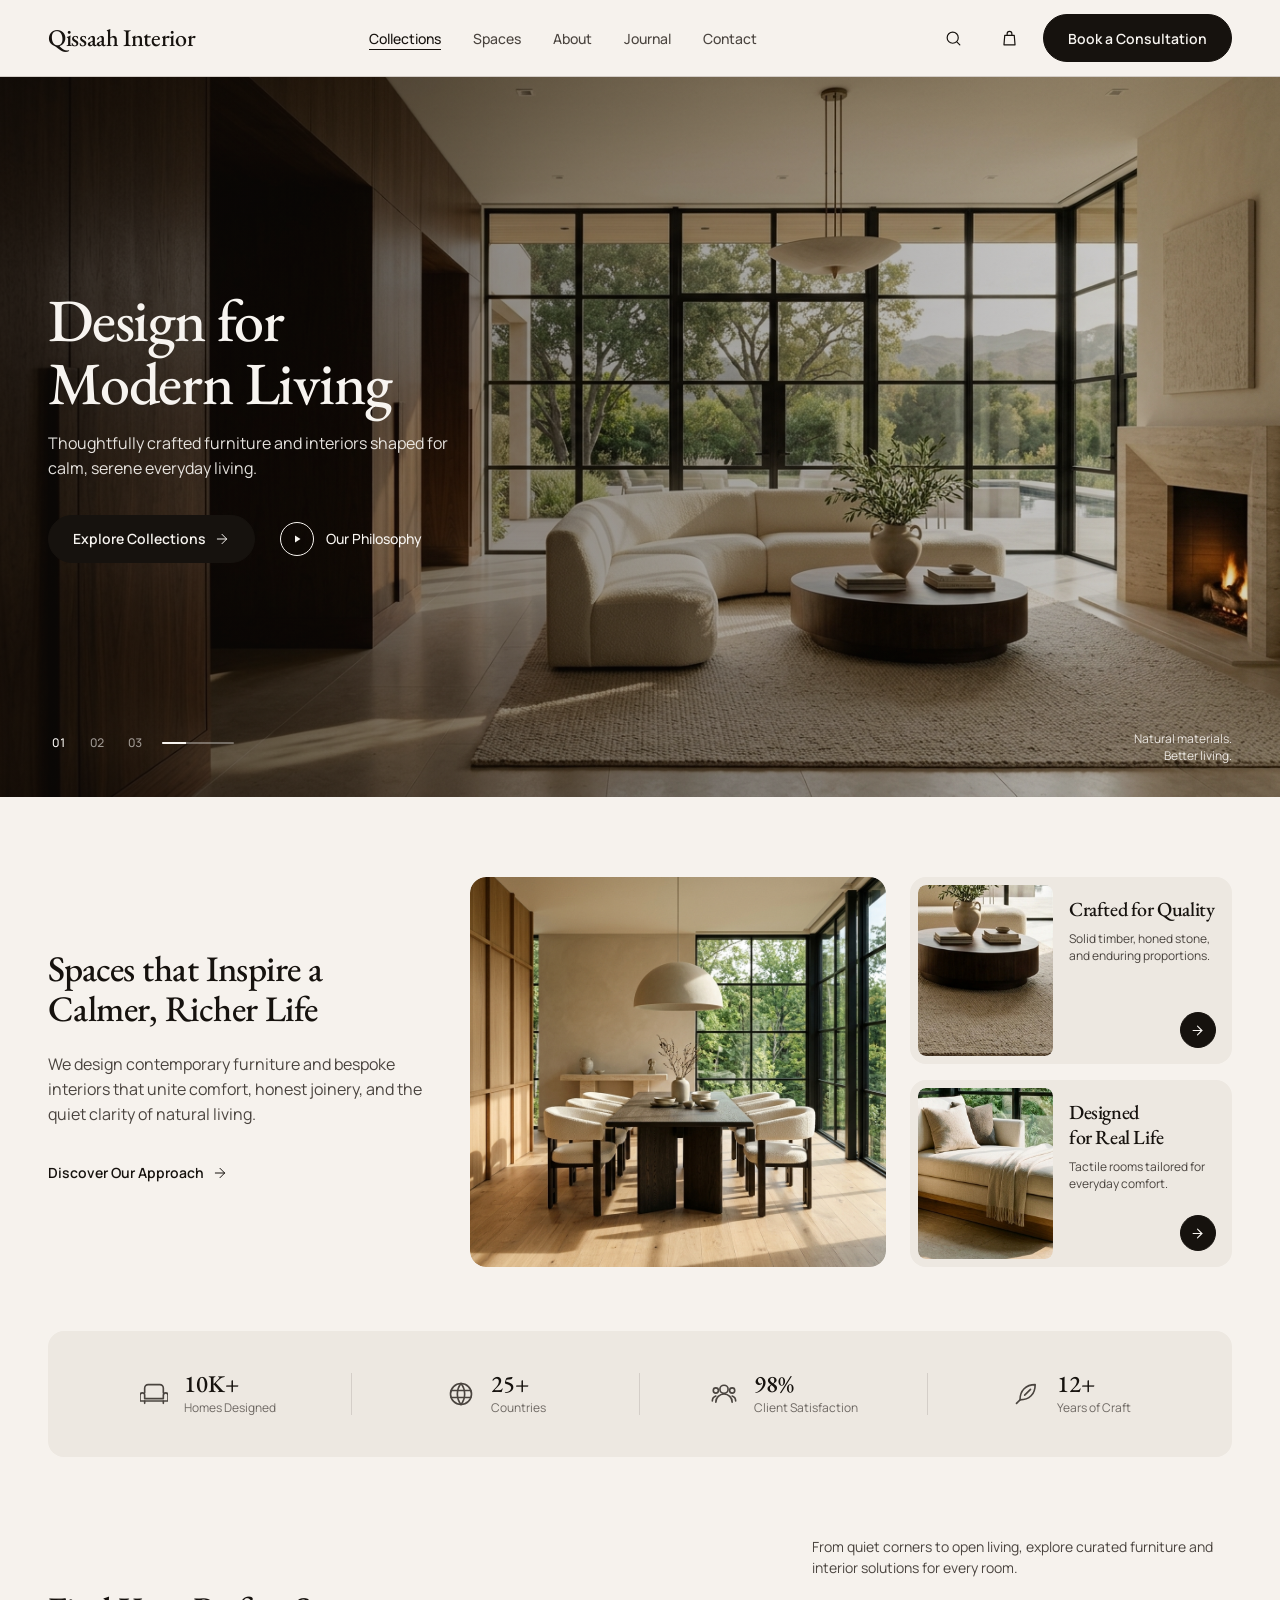
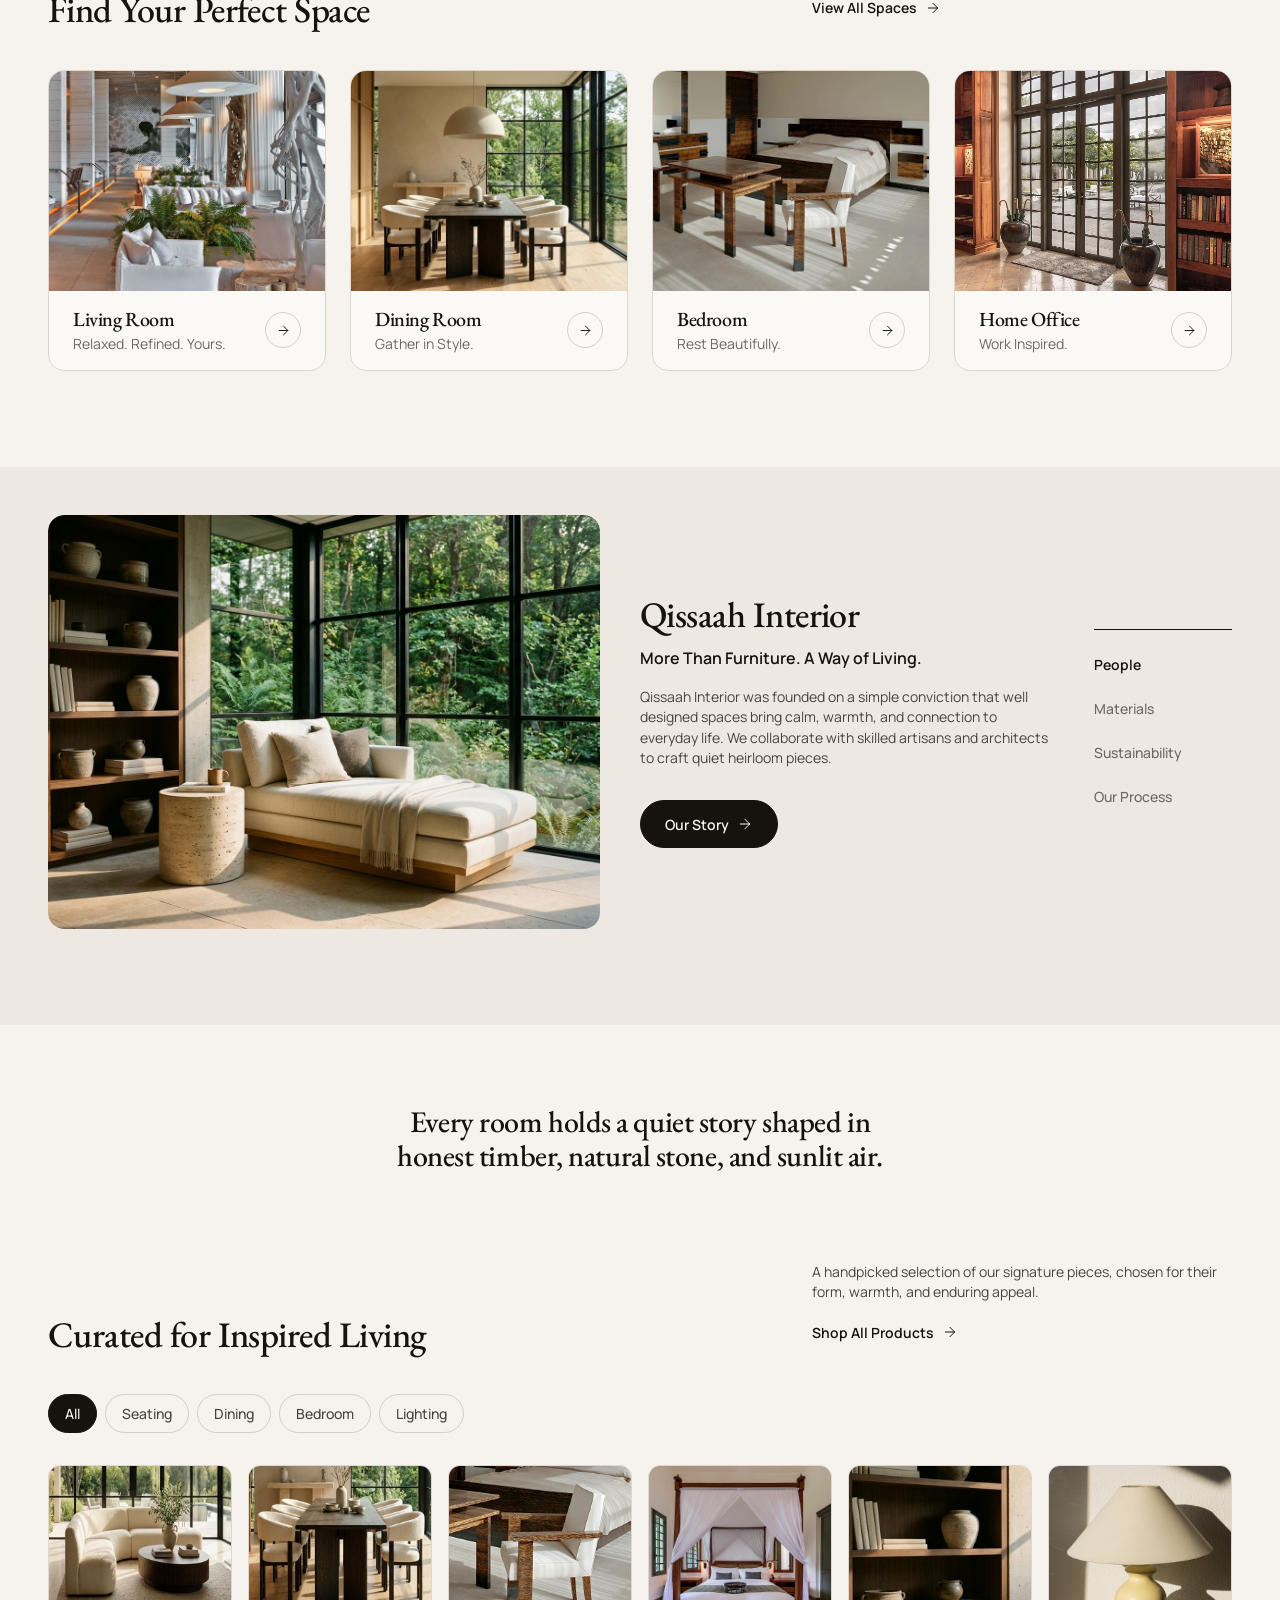
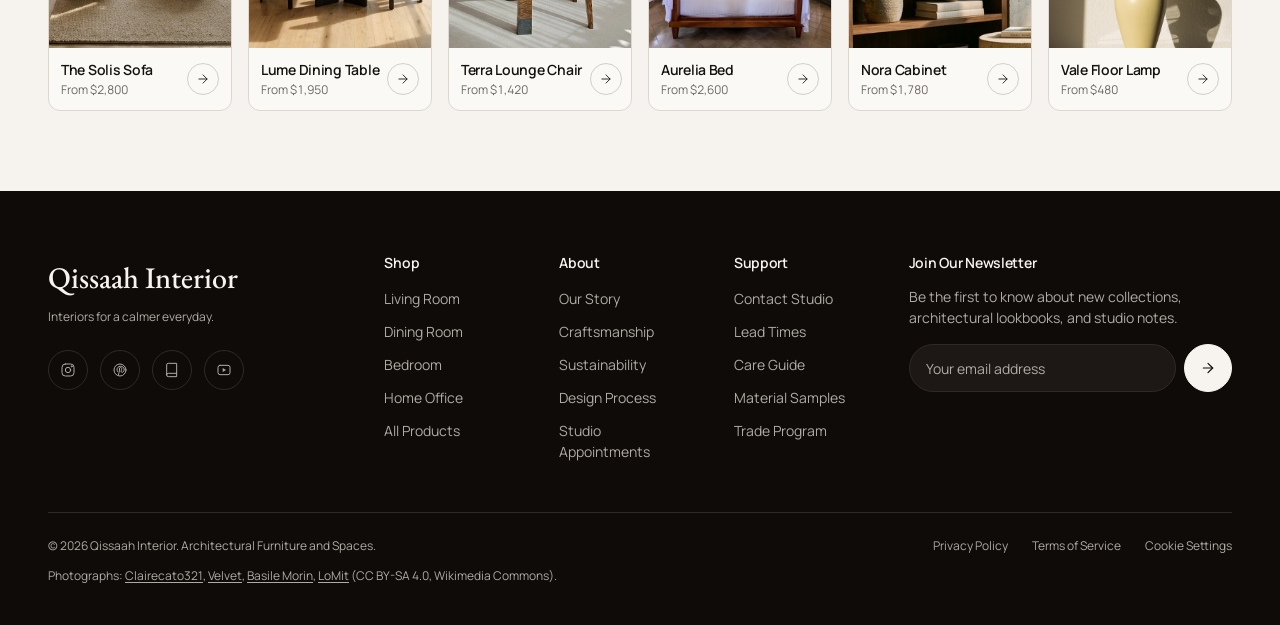
==== commit 56173656: "feat: deploy Qissaah Interior luxury editorial replica website" ====
--- a/index.html
+++ b/index.html
@@ -1,608 +1,732 @@
 <!DOCTYPE html>
 <html lang="en">
 <head>
-  <meta charset="UTF-8">
+  <meta charset="utf-8">
   <meta name="viewport" content="width=device-width, initial-scale=1.0">
-  <title>Qissaah Interiors: Travertine, Timber, and Brass Furnishings</title>
-  <meta name="description" content="Architectural furniture, spun brass lighting, and Roman travertine interior objects crafted to order by Qissaah Interiors.">
-
-  <meta property="og:title" content="Qissaah Interiors: Travertine, Timber, and Brass Furnishings">
-  <meta property="og:description" content="Architectural furniture, spun brass lighting, and Roman travertine interior objects crafted to order.">
+  <title>Qissaah Interior | Bespoke Architecture &amp; Modern Living</title>
+  <meta name="description" content="Qissaah Interior creates bespoke luxury interiors and handcrafted solid timber, stone, and boucle furniture for modern residential spaces.">
+  <meta property="og:title" content="Qissaah Interior | Design for Modern Living">
+  <meta property="og:description" content="Thoughtfully crafted furniture and interior solutions for calm, enduring spaces.">
   <meta property="og:type" content="website">
-
-  <link rel="icon" type="image/svg+xml" href="data:image/svg+xml,<svg xmlns='http://www.w3.org/2000/svg' viewBox='0 0 100 100'><rect width='100' height='100' fill='%23181818'/><path d='M28 80 V44 A22 22 0 0 1 72 44 V80' fill='none' stroke='%23C5A880' stroke-width='8'/><line x1='28' y1='80' x2='72' y2='80' stroke='%23C5A880' stroke-width='8'/></svg>">
-
+  <meta property="og:image" content="./assets/images/hero-living.jpg">
+  <link rel="icon" type="image/svg+xml" href="./assets/favicon.svg">
+  <script>document.documentElement.classList.add('js');</script>
   <link rel="preconnect" href="https://fonts.googleapis.com">
   <link rel="preconnect" href="https://fonts.gstatic.com" crossorigin>
-  <link href="https://fonts.googleapis.com/css2?family=Manrope:wght@400;500;600&display=swap" rel="stylesheet">
-
-  <link rel="stylesheet" href="./tokens.css">
-  <link rel="stylesheet" href="./styles.css">
-  <script>document.documentElement.classList.add('js-enabled');</script>
+  <link href="https://fonts.googleapis.com/css2?family=EB+Garamond:wght@400;500&family=Manrope:wght@400;500;600&display=swap" rel="stylesheet">
+  <link rel="stylesheet" href="./styles/style.css">
 </head>
 <body>
-  <a href="#mainContent" class="skip-link">Skip to main content</a>
-
-  <div class="page-wrapper">
-    <div class="mobile-menu-drawer" id="mobileDrawer" aria-hidden="true">
-      <div class="mobile-drawer-backdrop" id="mobileDrawerBackdrop" aria-hidden="true"></div>
-      <div class="mobile-drawer-panel" role="dialog" aria-modal="true" aria-label="Navigation Menu">
-        <div class="mobile-drawer-header">
-          <span class="mobile-drawer-brand">Qissaah Interiors</span>
-          <button type="button" class="drawer-close-trigger" id="drawerCloseTop" aria-label="Close navigation menu">
-            <svg width="20" height="20" viewBox="0 0 256 256" fill="none" stroke="currentColor" stroke-width="18" stroke-linecap="round" aria-hidden="true">
-              <line x1="200" y1="56" x2="56" y2="200"/>
-              <line x1="200" y1="200" x2="56" y2="56"/>
+  <a class="skip-link" href="#main-content">Skip to content</a>
+
+  <header class="site-header">
+    <nav class="container nav-bar" aria-label="Primary navigation">
+      <a class="wordmark" href="#top" aria-label="Qissaah Interior home">Qissaah Interior</a>
+
+      <ul class="nav-links">
+        <li><a class="nav-link" href="#collections" aria-current="page">Collections</a></li>
+        <li><a class="nav-link" href="#spaces">Spaces</a></li>
+        <li><a class="nav-link" href="#about">About</a></li>
+        <li><a class="nav-link" href="#approach">Journal</a></li>
+        <li><a class="nav-link" href="#contact">Contact</a></li>
+      </ul>
+
+      <div class="nav-actions">
+        <button class="icon-btn" type="button" id="open-search-btn" aria-label="Search collections and rooms">
+          <svg width="19" height="19" viewBox="0 0 24 24" fill="none" stroke="currentColor" stroke-width="1.5" stroke-linecap="round" stroke-linejoin="round" aria-hidden="true">
+            <circle cx="11" cy="11" r="7"/><path d="m20 20-3.5-3.5"/>
+          </svg>
+        </button>
+
+        <button class="icon-btn" type="button" id="open-bag-btn" aria-label="Open saved inquiry list">
+          <svg width="19" height="19" viewBox="0 0 24 24" fill="none" stroke="currentColor" stroke-width="1.5" stroke-linecap="round" stroke-linejoin="round" aria-hidden="true">
+            <path d="M6 8h12l1 12H5L6 8Z"/><path d="M9 8V6a3 3 0 0 1 6 0v2"/>
+          </svg>
+          <span class="bag-count" id="bag-count" hidden>0</span>
+        </button>
+
+        <button class="btn-primary btn-primary--compact" type="button" data-open-consultation>Book a Consultation</button>
+
+        <button class="menu-toggle" type="button" id="mobile-menu-btn" aria-expanded="false" aria-controls="mobile-drawer" aria-label="Toggle navigation menu">
+          <svg width="20" height="20" viewBox="0 0 24 24" fill="none" stroke="currentColor" stroke-width="1.5" stroke-linecap="round" aria-hidden="true">
+            <line class="line-top" x1="4" y1="7" x2="20" y2="7"/>
+            <line class="line-mid" x1="4" y1="12" x2="20" y2="12"/>
+            <line class="line-bot" x1="4" y1="17" x2="20" y2="17"/>
+          </svg>
+        </button>
+      </div>
+    </nav>
+  </header>
+
+  <div class="mobile-menu" id="mobile-drawer" hidden>
+    <ul class="mobile-menu__list">
+      <li><a class="mobile-menu__link" href="#collections">Collections</a></li>
+      <li><a class="mobile-menu__link" href="#spaces">Spaces</a></li>
+      <li><a class="mobile-menu__link" href="#about">About</a></li>
+      <li><a class="mobile-menu__link" href="#approach">Journal</a></li>
+      <li><a class="mobile-menu__link" href="#contact">Contact</a></li>
+    </ul>
+    <button class="btn-primary button-md" type="button" data-open-consultation>
+      <span>Book a Consultation</span>
+      <svg width="16" height="16" viewBox="0 0 24 24" fill="none" stroke="currentColor" stroke-width="1.5" stroke-linecap="round" stroke-linejoin="round" aria-hidden="true">
+        <path d="M5 12h14"/><path d="m12 5 7 7-7 7"/>
+      </svg>
+    </button>
+  </div>
+
+  <main id="main-content">
+    <!-- Section 1: Hero Showcase -->
+    <section class="hero" id="top" aria-label="Featured interior residence">
+      <div class="hero__media" data-slot="hero" data-alt="Sunlit luxury living room with curved boucle sofa and walnut plinth table">
+        <img class="hero__slide is-active" data-hero-slide="0" src="./assets/images/hero-living.jpg" width="1376" height="768" alt="Architectural living room featuring curved cream boucle sofa, walnut plinth coffee table, and travertine fireplace overlooking sunlit trees" fetchpriority="high">
+        <img class="hero__slide" data-hero-slide="1" src="./assets/images/intro-dining.jpg" width="1200" height="896" alt="Warm architectural dining room with solid oak pedestal table, curved upholstered dining chairs, and limestone pendant" loading="lazy">
+        <img class="hero__slide" data-hero-slide="2" src="./assets/images/story-lounge.jpg" width="1200" height="896" alt="Quiet architectural reading corner with cream linen chaise lounge and travertine side table beside tall forest windows" loading="lazy">
+      </div>
+      <div class="hero__scrim" aria-hidden="true"></div>
+
+      <div class="container hero__inner">
+        <div class="hero__content">
+          <h1 class="heading-1 hero__title">Design for Modern Living</h1>
+          <p class="body-3 hero__subtitle">Thoughtfully crafted furniture and interiors shaped for calm, serene everyday living.</p>
+          <div class="hero__actions">
+            <a class="btn-primary button-sm" href="#collections">
+              <span>Explore Collections</span>
+              <svg width="16" height="16" viewBox="0 0 24 24" fill="none" stroke="currentColor" stroke-width="1.5" stroke-linecap="round" stroke-linejoin="round" aria-hidden="true">
+                <path d="M5 12h14"/><path d="m12 5 7 7-7 7"/>
+              </svg>
+            </a>
+            <button class="btn-ghost-hero" type="button" id="open-philosophy-btn">
+              <span class="play-ring" aria-hidden="true">
+                <svg width="12" height="12" viewBox="0 0 24 24" fill="currentColor">
+                  <polygon points="8,5 19,12 8,19"/>
+                </svg>
+              </span>
+              <span>Our Philosophy</span>
+            </button>
+          </div>
+        </div>
+
+        <div class="hero__bottom">
+          <div class="hero-pager" role="tablist" aria-label="Featured residence scenes">
+            <button class="hero-pager__btn" type="button" role="tab" aria-selected="true" data-slide-target="0">01</button>
+            <button class="hero-pager__btn" type="button" role="tab" aria-selected="false" data-slide-target="1">02</button>
+            <button class="hero-pager__btn" type="button" role="tab" aria-selected="false" data-slide-target="2">03</button>
+            <div class="hero-pager__track" aria-hidden="true">
+              <span class="hero-pager__fill" id="hero-progress-fill"></span>
+            </div>
+          </div>
+          <p class="hero__caption" id="hero-scene-caption">Natural materials.<br>Better living.</p>
+        </div>
+      </div>
+    </section>
+
+    <!-- Section 2: Editorial Overview & Asymmetric Collage -->
+    <section class="intro-section" id="approach" aria-labelledby="approach-heading">
+      <div class="container intro-grid">
+        <div class="intro-copy" data-reveal style="--i: 0;">
+          <h2 class="heading-2 intro-copy__title" id="approach-heading">Spaces that Inspire a Calmer, Richer Life</h2>
+          <p class="body-3 intro-copy__body">We design contemporary furniture and bespoke interiors that unite comfort, honest joinery, and the quiet clarity of natural living.</p>
+          <a class="text-action" href="#about">
+            <span>Discover Our Approach</span>
+            <svg width="16" height="16" viewBox="0 0 24 24" fill="none" stroke="currentColor" stroke-width="1.5" stroke-linecap="round" stroke-linejoin="round" aria-hidden="true">
+              <path d="M5 12h14"/><path d="m12 5 7 7-7 7"/>
+            </svg>
+          </a>
+        </div>
+
+        <figure class="intro-feature-photo" data-slot="approach-main" data-alt="Architectural dining room with oak table and dome pendant" data-reveal style="--i: 1; margin: 0;">
+          <img src="./assets/images/intro-dining.jpg" width="1200" height="896" alt="Warm oak dining table surrounded by cream boucle chairs under a limestone dome pendant" loading="lazy">
+        </figure>
+
+        <div class="intro-highlights" data-reveal style="--i: 2;">
+          <a class="highlight-card" href="#collections" data-filter-jump="Dining">
+            <figure class="highlight-card__media" data-slot="craft-detail" data-alt="Close up of handcrafted dark walnut wood edge" style="margin: 0;">
+              <img src="./assets/images/craft-joinery.jpg" width="960" height="960" alt="Close up of sculpted solid walnut wood grain and architectural table edge" loading="lazy">
+            </figure>
+            <div class="highlight-card__body">
+              <div>
+                <h3 class="heading-6 highlight-card__title">Crafted for Quality</h3>
+                <p class="highlight-card__desc">Solid timber, honed stone, and enduring proportions.</p>
+              </div>
+              <div class="highlight-card__foot">
+                <span class="circle-arrow circle-arrow--filled" aria-hidden="true">
+                  <svg width="15" height="15" viewBox="0 0 24 24" fill="none" stroke="currentColor" stroke-width="1.75" stroke-linecap="round" stroke-linejoin="round">
+                    <path d="M5 12h14"/><path d="m12 5 7 7-7 7"/>
+                  </svg>
+                </span>
+              </div>
+            </div>
+          </a>
+
+          <a class="highlight-card" href="#collections" data-filter-jump="Seating">
+            <figure class="highlight-card__media" data-slot="boucle-detail" data-alt="Close up of curved cream boucle sofa and woven throw cushion" style="margin: 0;">
+              <img src="./assets/images/detail-boucle.jpg" width="1024" height="1024" alt="Detail of curved cream boucle sofa upholstery and deep espresso wool cushion" loading="lazy">
+            </figure>
+            <div class="highlight-card__body">
+              <div>
+                <h3 class="heading-6 highlight-card__title">Designed for Real Life</h3>
+                <p class="highlight-card__desc">Tactile rooms tailored for everyday comfort.</p>
+              </div>
+              <div class="highlight-card__foot">
+                <span class="circle-arrow circle-arrow--filled" aria-hidden="true">
+                  <svg width="15" height="15" viewBox="0 0 24 24" fill="none" stroke="currentColor" stroke-width="1.75" stroke-linecap="round" stroke-linejoin="round">
+                    <path d="M5 12h14"/><path d="m12 5 7 7-7 7"/>
+                  </svg>
+                </span>
+              </div>
+            </div>
+          </a>
+        </div>
+      </div>
+    </section>
+
+    <!-- Section 3: Proof & Heritage Strip -->
+    <section class="proof-section" aria-label="Studio benchmarks">
+      <div class="container">
+        <div class="proof-strip" data-reveal>
+          <div class="proof-item">
+            <svg class="proof-item__icon" viewBox="0 0 24 24" fill="none" stroke="currentColor" stroke-width="1.4" stroke-linecap="round" stroke-linejoin="round" aria-hidden="true">
+              <path d="M4 11V7a3 3 0 0 1 3-3h10a3 3 0 0 1 3 3v4"/><path d="M2 11a2 2 0 0 1 2 2v3h16v-3a2 2 0 1 1 4 0v5H0v-5a2 2 0 0 1 2-2Z"/><path d="M4 18v2"/><path d="M20 18v2"/>
+            </svg>
+            <div>
+              <span class="proof-item__value num" data-client-metric="homes">10K+</span>
+              <span class="proof-item__label">Homes Designed</span>
+            </div>
+          </div>
+
+          <div class="proof-item">
+            <svg class="proof-item__icon" viewBox="0 0 24 24" fill="none" stroke="currentColor" stroke-width="1.4" stroke-linecap="round" stroke-linejoin="round" aria-hidden="true">
+              <circle cx="12" cy="12" r="9"/><path d="M3.6 9h16.8"/><path d="M3.6 15h16.8"/><path d="M12 3a14.5 14.5 0 0 1 0 18"/><path d="M12 3a14.5 14.5 0 0 0 0 18"/>
+            </svg>
+            <div>
+              <span class="proof-item__value num" data-client-metric="countries">25+</span>
+              <span class="proof-item__label">Countries</span>
+            </div>
+          </div>
+
+          <div class="proof-item">
+            <svg class="proof-item__icon" viewBox="0 0 24 24" fill="none" stroke="currentColor" stroke-width="1.4" stroke-linecap="round" stroke-linejoin="round" aria-hidden="true">
+              <circle cx="12" cy="8" r="3.5"/><path d="M5 19a7 7 0 0 1 14 0"/><circle cx="19" cy="9" r="2.2"/><path d="M22 18a4.5 4.5 0 0 0-3-4.2"/><circle cx="5" cy="9" r="2.2"/><path d="M2 18a4.5 4.5 0 0 1 3-4.2"/>
+            </svg>
+            <div>
+              <span class="proof-item__value num" data-client-metric="satisfaction">98%</span>
+              <span class="proof-item__label">Client Satisfaction</span>
+            </div>
+          </div>
+
+          <div class="proof-item">
+            <svg class="proof-item__icon" viewBox="0 0 24 24" fill="none" stroke="currentColor" stroke-width="1.4" stroke-linecap="round" stroke-linejoin="round" aria-hidden="true">
+              <path d="M19 4C11 4 6 9 6 17c8 0 13-5 13-13Z"/><path d="M6 17 3 20"/><path d="M10 13l5-5"/>
+            </svg>
+            <div>
+              <span class="proof-item__value num" data-client-metric="years">12+</span>
+              <span class="proof-item__label">Years of Craft</span>
+            </div>
+          </div>
+        </div>
+      </div>
+    </section>
+
+    <!-- Section 4: Explore by Space -->
+    <section class="spaces-section" id="spaces" aria-labelledby="spaces-heading">
+      <div class="container">
+        <div class="section-head" data-reveal>
+          <h2 class="heading-2 section-head__title" id="spaces-heading">Find Your Perfect Space</h2>
+          <div class="section-head__aside">
+            <p class="body-6 section-head__copy">From quiet corners to open living, explore curated furniture and interior solutions for every room.</p>
+            <a class="text-action" href="#collections" data-filter-jump="All">
+              <span>View All Spaces</span>
+              <svg width="16" height="16" viewBox="0 0 24 24" fill="none" stroke="currentColor" stroke-width="1.5" stroke-linecap="round" stroke-linejoin="round" aria-hidden="true">
+                <path d="M5 12h14"/><path d="m12 5 7 7-7 7"/>
+              </svg>
+            </a>
+          </div>
+        </div>
+
+        <div class="spaces-grid">
+          <a class="space-card" href="#collections" data-space-card="Living Room" data-filter-jump="Seating" data-reveal style="--i: 0;">
+            <figure class="space-card__media" data-slot="space-living" data-alt="Sunlit minimalist living room with cream sofa" style="margin: 0;">
+              <img src="./assets/images/space-living.jpg" width="1200" height="900" alt="Minimalist sunlit living room with linen sofas, wood ceiling, and warm stone pillars" loading="lazy">
+            </figure>
+            <div class="space-card__body">
+              <div>
+                <h3 class="heading-6 space-card__title">Living Room</h3>
+                <p class="caption-2 space-card__tagline">Relaxed. Refined. Yours.</p>
+              </div>
+              <span class="circle-arrow circle-arrow--outline" aria-hidden="true">
+                <svg width="15" height="15" viewBox="0 0 24 24" fill="none" stroke="currentColor" stroke-width="1.5" stroke-linecap="round" stroke-linejoin="round">
+                  <path d="M5 12h14"/><path d="m12 5 7 7-7 7"/>
+                </svg>
+              </span>
+            </div>
+          </a>
+
+          <a class="space-card" href="#collections" data-space-card="Dining Room" data-filter-jump="Dining" data-reveal style="--i: 1;">
+            <figure class="space-card__media" data-slot="space-dining" data-alt="Architectural dining room with oak table and armchairs" style="margin: 0;">
+              <img src="./assets/images/space-dining.jpg" width="1200" height="900" alt="Warm architectural dining room with sculptural oak table and cream upholstered chairs" loading="lazy">
+            </figure>
+            <div class="space-card__body">
+              <div>
+                <h3 class="heading-6 space-card__title">Dining Room</h3>
+                <p class="caption-2 space-card__tagline">Gather in Style.</p>
+              </div>
+              <span class="circle-arrow circle-arrow--outline" aria-hidden="true">
+                <svg width="15" height="15" viewBox="0 0 24 24" fill="none" stroke="currentColor" stroke-width="1.5" stroke-linecap="round" stroke-linejoin="round">
+                  <path d="M5 12h14"/><path d="m12 5 7 7-7 7"/>
+                </svg>
+              </span>
+            </div>
+          </a>
+
+          <a class="space-card" href="#collections" data-space-card="Bedroom" data-filter-jump="Bedroom" data-reveal style="--i: 2;">
+            <figure class="space-card__media" data-slot="space-bedroom" data-alt="Serene timber panelled luxury bedroom" style="margin: 0;">
+              <img src="./assets/images/space-bedroom.jpg" width="1200" height="900" alt="Serene modernist bedroom with walnut headboard panelling and warm sunlit linen bedding" loading="lazy">
+            </figure>
+            <div class="space-card__body">
+              <div>
+                <h3 class="heading-6 space-card__title">Bedroom</h3>
+                <p class="caption-2 space-card__tagline">Rest Beautifully.</p>
+              </div>
+              <span class="circle-arrow circle-arrow--outline" aria-hidden="true">
+                <svg width="15" height="15" viewBox="0 0 24 24" fill="none" stroke="currentColor" stroke-width="1.5" stroke-linecap="round" stroke-linejoin="round">
+                  <path d="M5 12h14"/><path d="m12 5 7 7-7 7"/>
+                </svg>
+              </span>
+            </div>
+          </a>
+
+          <a class="space-card" href="#collections" data-space-card="Home Office" data-filter-jump="Lighting" data-reveal style="--i: 3;">
+            <figure class="space-card__media" data-slot="space-office" data-alt="Bespoke architectural home office study" style="margin: 0;">
+              <img src="./assets/images/space-office.jpg" width="1280" height="853" alt="Architectural timber library and private study with floor to ceiling oak shelving" loading="lazy">
+            </figure>
+            <div class="space-card__body">
+              <div>
+                <h3 class="heading-6 space-card__title">Home Office</h3>
+                <p class="caption-2 space-card__tagline">Work Inspired.</p>
+              </div>
+              <span class="circle-arrow circle-arrow--outline" aria-hidden="true">
+                <svg width="15" height="15" viewBox="0 0 24 24" fill="none" stroke="currentColor" stroke-width="1.5" stroke-linecap="round" stroke-linejoin="round">
+                  <path d="M5 12h14"/><path d="m12 5 7 7-7 7"/>
+                </svg>
+              </span>
+            </div>
+          </a>
+        </div>
+      </div>
+    </section>
+
+    <!-- Section 5: Brand Story Split -->
+    <section class="story-section" id="about" aria-labelledby="story-heading">
+      <div class="container story-grid">
+        <figure class="story-media" data-slot="story-lounge" data-alt="Quiet reading corner beside sunlit glass windows" data-reveal style="--i: 0; margin: 0;">
+          <img src="./assets/images/story-lounge.jpg" width="1200" height="896" alt="Quiet architectural reading lounge with cream linen daybed and travertine side table beside forest windows" loading="lazy">
+        </figure>
+
+        <div class="story-copy" data-reveal style="--i: 1;">
+          <h2 class="heading-2 story-copy__title" id="story-heading">Qissaah Interior</h2>
+          <p class="body-3 story-copy__lead" id="chapter-lead">More Than Furniture. A Way of Living.</p>
+          <p class="body-6 story-copy__body" id="chapter-body">Qissaah Interior was founded on a simple conviction that well designed spaces bring calm, warmth, and connection to everyday life. We collaborate with skilled artisans and architects to craft quiet heirloom pieces.</p>
+          <button class="btn-primary button-sm" type="button" data-open-consultation>
+            <span>Our Story</span>
+            <svg width="16" height="16" viewBox="0 0 24 24" fill="none" stroke="currentColor" stroke-width="1.5" stroke-linecap="round" stroke-linejoin="round" aria-hidden="true">
+              <path d="M5 12h14"/><path d="m12 5 7 7-7 7"/>
             </svg>
           </button>
         </div>
-        <div class="mobile-nav-links">
-          <a href="#overview" class="mobile-nav-link">Overview</a>
-          <a href="#capabilities" class="mobile-nav-link">Offerings</a>
-          <a href="#process" class="mobile-nav-link">Process</a>
-          <a href="#collection" class="mobile-nav-link">Collection</a>
-          <a href="#materials" class="mobile-nav-link">Materials</a>
-          <a href="#faq" class="mobile-nav-link">Inquiries</a>
-        </div>
-        <div class="mobile-drawer-footer">
-          <button type="button" class="btn-primary open-consultation-trigger">Request catalog</button>
-        </div>
-      </div>
+
+        <div class="story-chapters" role="tablist" aria-label="Studio chapters" data-reveal style="--i: 2;">
+          <button class="chapter-btn" type="button" role="tab" aria-selected="true" data-chapter="people">People</button>
+          <button class="chapter-btn" type="button" role="tab" aria-selected="false" data-chapter="materials">Materials</button>
+          <button class="chapter-btn" type="button" role="tab" aria-selected="false" data-chapter="sustainability">Sustainability</button>
+          <button class="chapter-btn" type="button" role="tab" aria-selected="false" data-chapter="process">Our Process</button>
+        </div>
+      </div>
+    </section>
+
+    <!-- Mandatory Editorial Tagline Reveal Section (AI Design Skill B11) -->
+    <section class="tagline-section" aria-label="Studio manifesto">
+      <div class="container">
+        <div class="tagline-reveal">
+          <h2 class="heading-3 tagline-reveal__text" id="tagline-reveal-text">Every room holds a quiet story shaped in honest timber, natural stone, and sunlit air.</h2>
+        </div>
+      </div>
+    </section>
+
+    <!-- Section 6: Curated Pieces Grid -->
+    <section class="curated-section" id="collections" aria-labelledby="curated-heading">
+      <div class="container">
+        <div class="section-head" data-reveal>
+          <h2 class="heading-2 section-head__title" id="curated-heading">Curated for Inspired Living</h2>
+          <div class="section-head__aside">
+            <p class="body-6 section-head__copy">A handpicked selection of our signature pieces, chosen for their form, warmth, and enduring appeal.</p>
+            <button class="text-action" type="button" id="reset-filter-link" style="border: 0; background: transparent; padding: 0; cursor: pointer;">
+              <span>Shop All Products</span>
+              <svg width="16" height="16" viewBox="0 0 24 24" fill="none" stroke="currentColor" stroke-width="1.5" stroke-linecap="round" stroke-linejoin="round" aria-hidden="true">
+                <path d="M5 12h14"/><path d="m12 5 7 7-7 7"/>
+              </svg>
+            </button>
+          </div>
+        </div>
+
+        <div class="filter-pills" role="group" aria-label="Filter collection by category">
+          <button class="filter-pill" type="button" aria-pressed="true" data-filter="All">All</button>
+          <button class="filter-pill" type="button" aria-pressed="false" data-filter="Seating">Seating</button>
+          <button class="filter-pill" type="button" aria-pressed="false" data-filter="Dining">Dining</button>
+          <button class="filter-pill" type="button" aria-pressed="false" data-filter="Bedroom">Bedroom</button>
+          <button class="filter-pill" type="button" aria-pressed="false" data-filter="Lighting">Lighting</button>
+        </div>
+
+        <div class="products-grid" id="products-grid">
+          <article class="product-card" data-category="Seating" data-product-id="solis-sofa" data-reveal style="--i: 0;">
+            <figure class="product-card__media" data-slot="prod-solis" data-alt="The Solis Sofa in natural cream linen" style="margin: 0;">
+              <img src="./assets/images/prod-solis-sofa.jpg" width="1024" height="1024" alt="The Solis Sofa upholstered in natural cream linen in a sunlit room" loading="lazy">
+            </figure>
+            <div class="product-card__body">
+              <div>
+                <h3 class="title-4 product-card__title">The Solis Sofa</h3>
+                <p class="caption-5 product-card__price num">From $2,800</p>
+              </div>
+              <button class="circle-arrow circle-arrow--outline" type="button" data-quickview="solis-sofa" aria-label="Inspect The Solis Sofa">
+                <svg width="14" height="14" viewBox="0 0 24 24" fill="none" stroke="currentColor" stroke-width="1.5" stroke-linecap="round" stroke-linejoin="round" aria-hidden="true">
+                  <path d="M5 12h14"/><path d="m12 5 7 7-7 7"/>
+                </svg>
+              </button>
+            </div>
+          </article>
+
+          <article class="product-card" data-category="Dining" data-product-id="lume-table" data-reveal style="--i: 1;">
+            <figure class="product-card__media" data-slot="prod-lume" data-alt="Lume Dining Table in smoked walnut" style="margin: 0;">
+              <img src="./assets/images/prod-lume-table.jpg" width="1024" height="1024" alt="Lume Dining Table crafted from solid smoked dark oak with architectural fluted base" loading="lazy">
+            </figure>
+            <div class="product-card__body">
+              <div>
+                <h3 class="title-4 product-card__title">Lume Dining Table</h3>
+                <p class="caption-5 product-card__price num">From $1,950</p>
+              </div>
+              <button class="circle-arrow circle-arrow--outline" type="button" data-quickview="lume-table" aria-label="Inspect Lume Dining Table">
+                <svg width="14" height="14" viewBox="0 0 24 24" fill="none" stroke="currentColor" stroke-width="1.5" stroke-linecap="round" stroke-linejoin="round" aria-hidden="true">
+                  <path d="M5 12h14"/><path d="m12 5 7 7-7 7"/>
+                </svg>
+              </button>
+            </div>
+          </article>
+
+          <article class="product-card" data-category="Seating" data-product-id="terra-chair" data-reveal style="--i: 2;">
+            <figure class="product-card__media" data-slot="prod-terra" data-alt="Terra Lounge Chair in saddle cognac velvet" style="margin: 0;">
+              <img src="./assets/images/prod-terra-chair.jpg" width="1024" height="1024" alt="Terra Lounge Chair upholstered in warm cognac wool velvet" loading="lazy">
+            </figure>
+            <div class="product-card__body">
+              <div>
+                <h3 class="title-4 product-card__title">Terra Lounge Chair</h3>
+                <p class="caption-5 product-card__price num">From $1,420</p>
+              </div>
+              <button class="circle-arrow circle-arrow--outline" type="button" data-quickview="terra-chair" aria-label="Inspect Terra Lounge Chair">
+                <svg width="14" height="14" viewBox="0 0 24 24" fill="none" stroke="currentColor" stroke-width="1.5" stroke-linecap="round" stroke-linejoin="round" aria-hidden="true">
+                  <path d="M5 12h14"/><path d="m12 5 7 7-7 7"/>
+                </svg>
+              </button>
+            </div>
+          </article>
+
+          <article class="product-card" data-category="Bedroom" data-product-id="aurelia-bed" data-reveal style="--i: 3;">
+            <figure class="product-card__media" data-slot="prod-aurelia" data-alt="Aurelia Bed in draped ivory linen" style="margin: 0;">
+              <img src="./assets/images/prod-aurelia-bed.jpg" width="1200" height="900" alt="Aurelia Bed crafted in solid warm timber with draped ivory linen" loading="lazy">
+            </figure>
+            <div class="product-card__body">
+              <div>
+                <h3 class="title-4 product-card__title">Aurelia Bed</h3>
+                <p class="caption-5 product-card__price num">From $2,600</p>
+              </div>
+              <button class="circle-arrow circle-arrow--outline" type="button" data-quickview="aurelia-bed" aria-label="Inspect Aurelia Bed">
+                <svg width="14" height="14" viewBox="0 0 24 24" fill="none" stroke="currentColor" stroke-width="1.5" stroke-linecap="round" stroke-linejoin="round" aria-hidden="true">
+                  <path d="M5 12h14"/><path d="m12 5 7 7-7 7"/>
+                </svg>
+              </button>
+            </div>
+          </article>
+
+          <article class="product-card" data-category="Dining" data-product-id="nora-sideboard" data-reveal style="--i: 4;">
+            <figure class="product-card__media" data-slot="prod-nora" data-alt="Nora Cabinet in solid walnut with stoneware vessels" style="margin: 0;">
+              <img src="./assets/images/prod-nora-sideboard.jpg" width="960" height="960" alt="Nora architectural walnut shelving cabinet holding ceramic stoneware vessels" loading="lazy">
+            </figure>
+            <div class="product-card__body">
+              <div>
+                <h3 class="title-4 product-card__title">Nora Cabinet</h3>
+                <p class="caption-5 product-card__price num">From $1,780</p>
+              </div>
+              <button class="circle-arrow circle-arrow--outline" type="button" data-quickview="nora-sideboard" aria-label="Inspect Nora Cabinet">
+                <svg width="14" height="14" viewBox="0 0 24 24" fill="none" stroke="currentColor" stroke-width="1.5" stroke-linecap="round" stroke-linejoin="round" aria-hidden="true">
+                  <path d="M5 12h14"/><path d="m12 5 7 7-7 7"/>
+                </svg>
+              </button>
+            </div>
+          </article>
+
+          <article class="product-card" data-category="Lighting" data-product-id="vale-lamp" data-reveal style="--i: 5;">
+            <figure class="product-card__media" data-slot="prod-vale" data-alt="Vale Floor Lamp in brushed bronze" style="margin: 0;">
+              <img src="./assets/images/prod-vale-lamp.jpg" width="1024" height="1024" alt="Vale Floor Lamp with minimalist brushed bronze dome shade beside neutral drapery" loading="lazy">
+            </figure>
+            <div class="product-card__body">
+              <div>
+                <h3 class="title-4 product-card__title">Vale Floor Lamp</h3>
+                <p class="caption-5 product-card__price num">From $480</p>
+              </div>
+              <button class="circle-arrow circle-arrow--outline" type="button" data-quickview="vale-lamp" aria-label="Inspect Vale Floor Lamp">
+                <svg width="14" height="14" viewBox="0 0 24 24" fill="none" stroke="currentColor" stroke-width="1.5" stroke-linecap="round" stroke-linejoin="round" aria-hidden="true">
+                  <path d="M5 12h14"/><path d="m12 5 7 7-7 7"/>
+                </svg>
+              </button>
+            </div>
+          </article>
+        </div>
+      </div>
+    </section>
+  </main>
+
+  <footer class="site-footer" id="contact">
+    <div class="container">
+      <div class="footer-grid">
+        <div>
+          <a class="footer-brand__name" href="#top">Qissaah Interior</a>
+          <p class="footer-brand__tagline">Interiors for a calmer everyday.</p>
+          <div class="social-row">
+            <a class="social-link" href="#contact" aria-label="Qissaah Interior on Instagram">
+              <svg width="16" height="16" viewBox="0 0 24 24" fill="none" stroke="currentColor" stroke-width="1.5" stroke-linecap="round" stroke-linejoin="round" aria-hidden="true">
+                <rect width="18" height="18" x="3" y="3" rx="5"/><circle cx="12" cy="12" r="4"/><circle cx="17.5" cy="6.5" r="0.8"/>
+              </svg>
+            </a>
+            <a class="social-link" href="#contact" aria-label="Qissaah Interior on Pinterest">
+              <svg width="16" height="16" viewBox="0 0 24 24" fill="none" stroke="currentColor" stroke-width="1.5" stroke-linecap="round" stroke-linejoin="round" aria-hidden="true">
+                <circle cx="12" cy="12" r="9"/><path d="M9.5 19.5c.8-2.8 1.5-5.6 1.9-7.4-.5-.9-.6-2.3.1-3.3.8-1 2.4-.9 2.9.2.6 1.2-.2 3.1-.7 4.4-.5 1.3.7 2.4 2 2 1.8-.5 2.8-2.7 2.5-4.9-.4-2.5-2.7-4.3-5.6-4.1-3.4.2-5.5 2.8-5.1 5.8.2 1.2.8 2 1.3 2.5"/>
+              </svg>
+            </a>
+            <a class="social-link" href="#contact" aria-label="Qissaah Interior Journal">
+              <svg width="16" height="16" viewBox="0 0 24 24" fill="none" stroke="currentColor" stroke-width="1.5" stroke-linecap="round" stroke-linejoin="round" aria-hidden="true">
+                <path d="M4 19.5v-15A2.5 2.5 0 0 1 6.5 2H19v20H6.5a2.5 2.5 0 0 1 0-5H19"/>
+              </svg>
+            </a>
+            <a class="social-link" href="#contact" aria-label="Qissaah Interior Films">
+              <svg width="16" height="16" viewBox="0 0 24 24" fill="none" stroke="currentColor" stroke-width="1.5" stroke-linecap="round" stroke-linejoin="round" aria-hidden="true">
+                <rect width="18" height="14" x="3" y="5" rx="3"/><polygon points="10,9 15,12 10,15" fill="currentColor" stroke="none"/>
+              </svg>
+            </a>
+          </div>
+        </div>
+
+        <div>
+          <h3 class="footer-col__heading">Shop</h3>
+          <ul class="footer-list">
+            <li><a href="#collections" data-filter-jump="Seating">Living Room</a></li>
+            <li><a href="#collections" data-filter-jump="Dining">Dining Room</a></li>
+            <li><a href="#collections" data-filter-jump="Bedroom">Bedroom</a></li>
+            <li><a href="#collections" data-filter-jump="Lighting">Home Office</a></li>
+            <li><a href="#collections" data-filter-jump="All">All Products</a></li>
+          </ul>
+        </div>
+
+        <div>
+          <h3 class="footer-col__heading">About</h3>
+          <ul class="footer-list">
+            <li><a href="#about">Our Story</a></li>
+            <li><a href="#approach">Craftsmanship</a></li>
+            <li><a href="#about" data-chapter-jump="sustainability">Sustainability</a></li>
+            <li><a href="#about" data-chapter-jump="process">Design Process</a></li>
+            <li><a href="#contact" data-open-consultation>Studio Appointments</a></li>
+          </ul>
+        </div>
+
+        <div>
+          <h3 class="footer-col__heading">Support</h3>
+          <ul class="footer-list">
+            <li><a href="#contact" data-open-consultation>Contact Studio</a></li>
+            <li><a href="#collections">Lead Times</a></li>
+            <li><a href="#collections">Care Guide</a></li>
+            <li><a href="#about">Material Samples</a></li>
+            <li><a href="#contact" data-open-consultation>Trade Program</a></li>
+          </ul>
+        </div>
+
+        <div>
+          <h3 class="footer-col__heading">Join Our Newsletter</h3>
+          <p class="newsletter-copy">Be the first to know about new collections, architectural lookbooks, and studio notes.</p>
+          <form class="newsletter-form" id="newsletter-form" data-endpoint="" novalidate>
+            <label class="visually-hidden" for="newsletter-email">Email address</label>
+            <div class="newsletter-row">
+              <input class="newsletter-input" id="newsletter-email" name="email" type="email" autocomplete="email" placeholder="Your email address" required>
+              <button class="newsletter-submit" type="submit" aria-label="Subscribe to newsletter">
+                <svg width="16" height="16" viewBox="0 0 24 24" fill="none" stroke="currentColor" stroke-width="1.75" stroke-linecap="round" stroke-linejoin="round" aria-hidden="true">
+                  <path d="M5 12h14"/><path d="m12 5 7 7-7 7"/>
+                </svg>
+              </button>
+            </div>
+            <p class="form-help" id="newsletter-help" aria-live="polite"></p>
+          </form>
+        </div>
+      </div>
+
+      <div class="footer-bottom">
+        <p>© 2026 Qissaah Interior. Architectural Furniture and Spaces.</p>
+        <div class="footer-legal">
+          <button type="button" data-open-legal="privacy">Privacy Policy</button>
+          <button type="button" data-open-legal="terms">Terms of Service</button>
+          <button type="button" data-open-legal="cookies">Cookie Settings</button>
+        </div>
+      </div>
+      <p class="footer-credits" data-credits>Photographs: <a href="https://commons.wikimedia.org/wiki/File:1_Hotel_Miami_Beach_May_2015_(41).jpg" target="_blank" rel="noopener">Clairecato321</a>, <a href="https://commons.wikimedia.org/wiki/File:Croix_villa_cavrois_chambre_parents_fused.jpg" target="_blank" rel="noopener">Velvet</a>, <a href="https://commons.wikimedia.org/wiki/File:Glass_door_of_the_library_at_Amantaka_luxury_Resort_%26_Hotel_in_Luang_Prabang_Laos.jpg" target="_blank" rel="noopener">Basile Morin</a>, <a href="https://commons.wikimedia.org/wiki/File:Lamp_with_a_lampshade_illuminated_by_sunlight.jpg" target="_blank" rel="noopener">LoMit</a> (CC BY-SA 4.0, Wikimedia Commons).</p>
     </div>
-
-    <main id="mainContent">
-      <!-- 1. Hero Section -->
-      <section id="overview" class="hero-viewport" aria-label="Qissaah Interiors Showcase">
-        <div class="hero-visual-stage" aria-hidden="true">
-          <img src="assets/entrance-lobby-of-amantaka-luxury-resort-hotel-at-blue-hour--1920.jpg"
-               width="1920" height="1212"
-               alt="Warm lit architectural interior pavilion with timber doors, stone columns, and floor lanterns at twilight"
-               class="hero-layer-photo"
-               fetchpriority="high">
-          <div class="hero-vignette"></div>
-        </div>
-
-        <div class="hero-hud-master">
-          <header class="hud-nav-bar" role="banner">
-            <a href="#overview" class="hud-brand" aria-label="Qissaah Interiors Home">
-              <svg class="hud-brand-logo" viewBox="0 0 32 32" fill="none" stroke="currentColor" stroke-width="2" aria-hidden="true">
-                <path d="M7 27 V14 A9 9 0 0 1 25 14 V27"/>
-                <line x1="7" y1="27" x2="25" y2="27"/>
-                <circle cx="16" cy="14" r="2"/>
-              </svg>
-              <span class="hud-brand-name">Qissaah Interiors</span>
-            </a>
-
-            <nav class="hud-nav-pills" aria-label="Main Navigation">
-              <a href="#overview" class="hud-nav-pill nav-link-item is-current">Overview</a>
-              <a href="#capabilities" class="hud-nav-pill nav-link-item">Offerings</a>
-              <a href="#process" class="hud-nav-pill nav-link-item">Process</a>
-              <a href="#collection" class="hud-nav-pill nav-link-item">Collection</a>
-              <a href="#materials" class="hud-nav-pill nav-link-item">Materials</a>
-              <a href="#faq" class="hud-nav-pill nav-link-item">Inquiries</a>
-            </nav>
-
-            <div class="hud-right-actions">
-              <div class="hud-social-group" aria-label="Studio Channels">
-                <a href="#collection" class="hud-social-link" aria-label="Browse interior catalog">
-                  <svg width="16" height="16" viewBox="0 0 256 256" fill="none" stroke="currentColor" stroke-width="18" stroke-linecap="round" stroke-linejoin="round" aria-hidden="true">
-                    <rect x="44" y="44" width="72" height="72" rx="8"/>
-                    <rect x="140" y="44" width="72" height="72" rx="8"/>
-                    <rect x="44" y="140" width="72" height="72" rx="8"/>
-                    <rect x="140" y="140" width="72" height="72" rx="8"/>
-                  </svg>
-                </a>
-                <a href="https://instagram.com" class="hud-social-link" aria-label="Instagram Profile" target="_blank" rel="noopener noreferrer">
-                  <svg width="16" height="16" viewBox="0 0 256 256" fill="none" stroke="currentColor" stroke-width="18" stroke-linecap="round" stroke-linejoin="round" aria-hidden="true">
-                    <rect x="36" y="36" width="184" height="184" rx="44"/>
-                    <circle cx="128" cy="128" r="40"/>
-                    <circle cx="180" cy="76" r="10" fill="currentColor" stroke="none"/>
-                  </svg>
-                </a>
-              </div>
-
-              <a href="#briefing" class="hud-contact-pill open-consultation-trigger">
-                <svg width="16" height="16" viewBox="0 0 256 256" fill="none" stroke="currentColor" stroke-width="20" stroke-linecap="round" stroke-linejoin="round" aria-hidden="true">
-                  <path d="M92.48 124.83a84.35 84.35 0 0 0 38.69 38.69l12.22-18.33a8 8 0 0 1 9.81-2.9l37.45 16.05a8 8 0 0 1 4.78 8.32A48 48 0 0 1 148 208C86.14 208 36 157.86 36 96a48 48 0 0 1 41.34-47.43 8 8 0 0 1 8.32 4.78l16.05 37.45a8 8 0 0 1-2.9 9.81Z"/>
-                </svg>
-                <span>Contact studio</span>
-              </a>
-
-              <button type="button" class="nav-mobile-toggle" aria-label="Toggle navigation menu" aria-expanded="false" aria-controls="mobileDrawer">
-                <svg width="20" height="20" viewBox="0 0 256 256" fill="none" stroke="currentColor" stroke-width="18" stroke-linecap="round" aria-hidden="true">
-                  <line x1="40" y1="128" x2="216" y2="128"/>
-                  <line x1="40" y1="64" x2="216" y2="64"/>
-                  <line x1="40" y1="192" x2="216" y2="192"/>
-                </svg>
-              </button>
-            </div>
-          </header>
-
-          <div class="hud-middle-zone">
-            <div class="hud-headline-lockup">
-              <h1 class="hud-headline-title">TRAVERTINE, TIMBER,<br>AND BRASS OBJECTS</h1>
-              <p class="hud-inline-subtext">Made to order furnishings and luminaires by Qissaah Interiors.</p>
-            </div>
-
-            <div class="hud-stagger-cards-wrap">
-              <div class="hud-glass-card hud-glass-card-1">
-                <span class="hud-card-heading">Bespoke</span>
-                <p class="hud-card-subtext">Custom seating, tables, and wall panels.</p>
-              </div>
-
-              <div class="hud-glass-card hud-glass-card-2">
-                <span class="hud-card-heading">Natural</span>
-                <p class="hud-card-subtext">Travertine, cast brass, and seasoned walnut.</p>
-              </div>
-            </div>
-          </div>
-
-          <div class="hud-bottom-zone">
-            <p class="hud-bottom-left-copy">Form, Stone, And Timber Built To Order.</p>
-
-            <a href="#collection" class="hud-discover-pill">
-              <span class="hud-discover-label">Explore collection</span>
-              <span class="hud-discover-arrow" aria-hidden="true">
-                <svg viewBox="0 0 256 256" width="16" height="16" fill="none" stroke="currentColor" stroke-width="22" stroke-linecap="round" stroke-linejoin="round">
-                  <line x1="64" y1="192" x2="192" y2="64"/>
-                  <polyline points="88 64 192 64 192 168"/>
-                </svg>
-              </span>
-            </a>
-
-            <div class="hud-bottom-spacer" aria-hidden="true"></div>
-          </div>
-        </div>
-      </section>
-
-      <!-- 2. Mandatory B11 Tagline Reveal Section -->
-      <section class="tagline-reveal-section" aria-label="Interior Philosophy">
-        <div class="section-container">
-          <div class="tagline-reveal-wrap">
-            <p class="heading-3 tagline-reveal-text" id="taglineBlock">
-              <span class="tagline-word">Interiors</span>
-              <span class="tagline-word">are</span>
-              <span class="tagline-word">composed</span>
-              <span class="tagline-word">through</span>
-              <span class="tagline-word">natural</span>
-              <span class="tagline-word">stone,</span>
-              <span class="tagline-word">seasoned</span>
-              <span class="tagline-word">timber,</span>
-              <span class="tagline-word">and</span>
-              <span class="tagline-word">quiet</span>
-              <span class="tagline-word">light.</span>
-            </p>
-          </div>
-        </div>
-      </section>
-
-      <!-- 3. Offerings & Capabilities -->
-      <section id="capabilities" class="section-block" aria-label="Offerings">
-        <div class="section-container">
-          <div class="section-header-wrap">
-            <h2 class="heading-2 section-header-title">Seating, brass lighting, and millwork.</h2>
-            <p class="body-2 section-header-desc">Bespoke furnishings, luminaires, and wall surfaces.</p>
-          </div>
-
-          <div class="capabilities-grid">
-            <article class="capability-card">
-              <h3 class="title-1 capability-title">
-                <svg class="capability-inline-svg" viewBox="0 0 256 256" fill="none" stroke="currentColor" stroke-width="18" stroke-linecap="round" stroke-linejoin="round" aria-hidden="true">
-                  <path d="M208 136V64a16 16 0 0 0-16-16H64a16 16 0 0 0-16 16v72"/>
-                  <path d="M24 112a16 16 0 0 1 16 16v32h176v-32a16 16 0 0 1 32 0v56a16 16 0 0 1-16 16H24a16 16 0 0 1-16-16v-56a16 16 0 0 1 16-16Z"/>
-                </svg>
-                <span>Sculptural seating and tables</span>
-              </h3>
-              <p class="body-5 capability-detail">Boucle lounges, teak consoles, and stone plinths.</p>
-            </article>
-
-            <article class="capability-card">
-              <h3 class="title-1 capability-title">
-                <svg class="capability-inline-svg" viewBox="0 0 256 256" fill="none" stroke="currentColor" stroke-width="18" stroke-linecap="round" stroke-linejoin="round" aria-hidden="true">
-                  <path d="M88 216h80"/>
-                  <path d="M128 32v40"/>
-                  <path d="M40 160h176l-32-88H72l-32 88Z"/>
-                </svg>
-                <span>Architectural brass lighting</span>
-              </h3>
-              <p class="body-5 capability-detail">Spun brass pendants and cast tabletop accents.</p>
-            </article>
-
-            <article class="capability-card">
-              <h3 class="title-1 capability-title">
-                <svg class="capability-inline-svg" viewBox="0 0 256 256" fill="none" stroke="currentColor" stroke-width="18" stroke-linecap="round" stroke-linejoin="round" aria-hidden="true">
-                  <rect x="40" y="40" width="176" height="176" rx="12"/>
-                  <line x1="128" y1="40" x2="128" y2="216"/>
-                  <line x1="40" y1="128" x2="216" y2="128"/>
-                </svg>
-                <span>Natural millwork and vessels</span>
-              </h3>
-              <p class="body-5 capability-detail">Timber shelving, glazed doors, and ceramic urns.</p>
-            </article>
-          </div>
-        </div>
-      </section>
-
-      <!-- 4. How It Works / Studio Process -->
-      <section id="process" class="section-block-subtle" aria-label="Studio Ordering Process">
-        <div class="section-container">
-          <div class="section-header-wrap">
-            <h2 class="heading-2 section-header-title">From room plan to crated delivery.</h2>
-            <p class="body-2 section-header-desc">Sizing, swatch sampling, and direct placement.</p>
-          </div>
-
-          <ol class="methodology-row">
-            <li class="step-card">
-              <h3 class="title-1 step-title">Space review</h3>
-              <p class="body-5 step-desc">Match seating depth, table proportions, and timber tones to room plans.</p>
-            </li>
-
-            <li class="step-card">
-              <h3 class="title-1 step-title">Finish sampling</h3>
-              <p class="body-5 step-desc">Inspect physical stone, brushed brass, and fabric swatches before production.</p>
-            </li>
-
-            <li class="step-card">
-              <h3 class="title-1 step-title">Room placement</h3>
-              <p class="body-5 step-desc">Crafted by joiners and metalworkers, then delivered inside timber crates.</p>
-            </li>
-          </ol>
-        </div>
-      </section>
-
-      <!-- 5. Signature Collection -->
-      <section id="collection" class="section-block" aria-label="Interior Collection">
-        <div class="section-container">
-          <div class="section-header-wrap">
-            <h2 class="heading-2 section-header-title">Teak seating, brass accents, and shelving.</h2>
-            <p class="body-2 section-header-desc">Limestone, timber, and brass pieces made to order.</p>
-          </div>
-
-          <div class="collection-controls" role="tablist" aria-label="Filter collection by category">
-            <button type="button" class="btn-quiet is-selected" role="tab" aria-selected="true" data-filter="all">All pieces</button>
-            <button type="button" class="btn-quiet" role="tab" aria-selected="false" data-filter="seating">Seating</button>
-            <button type="button" class="btn-quiet" role="tab" aria-selected="false" data-filter="lighting">Objects</button>
-            <button type="button" class="btn-quiet" role="tab" aria-selected="false" data-filter="millwork">Millwork</button>
-          </div>
-
-          <div class="portfolio-grid" id="collectionGrid">
-            <article class="project-card" data-project-id="parlor-suite" data-category="seating">
-              <div class="project-image-box">
-                <img src="assets/lobby-lounge-of-amantaka-suite-amantaka-luxury-resort-hotel--1920.jpg"
-                     width="1920" height="1280"
-                     alt="Solid teak sideboard, woven cane armchair, and upholstered daybed in warm gallery light"
-                     class="project-thumbnail"
-                     loading="lazy">
-              </div>
-              <div class="project-meta-row">
-                <h3 class="title-2 project-name">Teak and Cane Parlor Suite</h3>
-                <span class="project-valuation">Made to order</span>
-              </div>
-              <p class="body-6 project-specs">Oiled teak credenza, cane chair, linen daybed</p>
-              <div class="project-card-footer">
-                <span class="project-status">Custom sizing</span>
-                <button type="button" class="btn-quiet project-view-btn" data-project-id="parlor-suite" aria-haspopup="dialog">View specs</button>
-              </div>
-            </article>
-
-            <article class="project-card" data-project-id="brass-orb" data-category="lighting">
-              <div class="project-image-box">
-                <img src="assets/candle-light-projected-through-a-glass-orb-1920.jpg"
-                     width="1920" height="1080"
-                     alt="Sand cast brass candle holder beside a hand blown glass orb in warm evening light"
-                     class="project-thumbnail"
-                     loading="lazy">
-              </div>
-              <div class="project-meta-row">
-                <h3 class="title-2 project-name">Sol Brass Accent</h3>
-                <span class="project-valuation">Made to order</span>
-              </div>
-              <p class="body-6 project-specs">Cast brass holder, blown optical glass sphere</p>
-              <div class="project-card-footer">
-                <span class="project-status">Living patina</span>
-                <button type="button" class="btn-quiet project-view-btn" data-project-id="brass-orb" aria-haspopup="dialog">View specs</button>
-              </div>
-            </article>
-
-            <article class="project-card" data-project-id="library-millwork" data-category="millwork">
-              <div class="project-image-box">
-                <img src="assets/glass-door-of-the-library-at-amantaka-luxury-resort-hotel-in-1920.jpg"
-                     width="1920" height="1280"
-                     alt="Full height timber shelving framing tall glazed doors and dark ceramic floor vessels"
-                     class="project-thumbnail"
-                     loading="lazy">
-              </div>
-              <div class="project-meta-row">
-                <h3 class="title-2 project-name">Timber Library Set</h3>
-                <span class="project-valuation">Made to order</span>
-              </div>
-              <p class="body-6 project-specs">Hardwood shelving, glazed doors, ceramic urns</p>
-              <div class="project-card-footer">
-                <span class="project-status">Custom joinery</span>
-                <button type="button" class="btn-quiet project-view-btn" data-project-id="library-millwork" aria-haspopup="dialog">View specs</button>
-              </div>
-            </article>
-          </div>
-        </div>
-      </section>
-
-      <!-- 6. Material Provenance Ledger -->
-      <section id="materials" class="section-block-deep" aria-label="Material Provenance">
-        <div class="section-container">
-          <div class="section-header-wrap">
-            <h2 class="heading-2 section-header-title">Travertine, hardwood, brass, and wool.</h2>
-            <p class="body-2 section-header-desc">Natural stone, hardwood timber, and unlacquered metals.</p>
-          </div>
-
-          <div class="engineering-table-wrap">
-            <table class="engineering-table">
-              <thead>
-                <tr>
-                  <th scope="col">Material</th>
-                  <th scope="col">Grade</th>
-                  <th scope="col">Finish</th>
-                  <th scope="col">Use</th>
-                </tr>
-              </thead>
-              <tbody>
-                <tr>
-                  <td data-label="Material">Travertine</td>
-                  <td data-label="Grade">Honed limestone</td>
-                  <td data-label="Finish" class="engineering-cell-metric">Matte stone seal</td>
-                  <td data-label="Use">Plinths and tables</td>
-                </tr>
-                <tr>
-                  <td data-label="Material">Hardwood</td>
-                  <td data-label="Grade">Teak and walnut</td>
-                  <td data-label="Finish" class="engineering-cell-metric">Hand rubbed oil</td>
-                  <td data-label="Use">Seating and shelves</td>
-                </tr>
-                <tr>
-                  <td data-label="Material">Cast Brass</td>
-                  <td data-label="Grade">Solid brass alloy</td>
-                  <td data-label="Finish" class="engineering-cell-metric">Brushed patina</td>
-                  <td data-label="Use">Lighting and decor</td>
-                </tr>
-                <tr>
-                  <td data-label="Material">Natural Weaves</td>
-                  <td data-label="Grade">Wool and cane</td>
-                  <td data-label="Finish" class="engineering-cell-metric">Woven upholstery</td>
-                  <td data-label="Use">Lounges and daybeds</td>
-                </tr>
-              </tbody>
-            </table>
-          </div>
-        </div>
-      </section>
-
-      <!-- 7. FAQ -->
-      <section id="faq" class="section-block" aria-label="Frequently Asked Inquiries">
-        <div class="section-container">
-          <div class="section-header-wrap">
-            <h2 class="heading-2 section-header-title">Sizing, swatches, trade, and crating.</h2>
-            <p class="body-2 section-header-desc">Sizing, swatches, trade pricing, and delivery.</p>
-          </div>
-
-          <div class="faq-grid">
-            <div class="faq-item">
-              <h3 class="title-2 faq-question">Can dimensions match my room?</h3>
-              <p class="body-5 faq-answer">Tables, seating, and shelving scale to your floor plan.</p>
-            </div>
-
-            <div class="faq-item">
-              <h3 class="title-2 faq-question">Do swatches ship before production?</h3>
-              <p class="body-5 faq-answer">Stone, timber, brass, and fabric samples dispatch for approval.</p>
-            </div>
-
-            <div class="faq-item">
-              <h3 class="title-2 faq-question">How do I order a piece?</h3>
-              <p class="body-5 faq-answer">Open piece specs or request our catalog to confirm finishes.</p>
-            </div>
-
-            <div class="faq-item">
-              <h3 class="title-2 faq-question">Do you supply trade architects?</h3>
-              <p class="body-5 faq-answer">Interior studios receive trade pricing and bespoke drawings.</p>
-            </div>
-
-            <div class="faq-item">
-              <h3 class="title-2 faq-question">How are stone pieces packed?</h3>
-              <p class="body-5 faq-answer">Heavy stone and lighting travel in fitted timber crates.</p>
-            </div>
-
-            <div class="faq-item">
-              <h3 class="title-2 faq-question">What care do finishes need?</h3>
-              <p class="body-5 faq-answer">Oiled wood and honed stone ship with care guides.</p>
-            </div>
-          </div>
-        </div>
-      </section>
-
-      <!-- 8. Final Consultation CTA -->
-      <section id="briefing" class="section-block-deep" aria-label="Studio Consultation">
-        <div class="section-container">
-          <div class="briefing-banner">
-            <h2 class="heading-2 briefing-heading">Order swatches or room pricing.</h2>
-            <p class="body-2 briefing-desc">Request catalog pricing, swatches, or a consultation.</p>
-            <button type="button" class="btn-primary open-consultation-trigger" aria-haspopup="dialog">Request studio catalog</button>
-          </div>
-        </div>
-      </section>
-    </main>
-
-    <!-- 9. Monolithic Mast Footer -->
-    <footer class="site-footer" role="contentinfo">
-      <div class="section-container">
-        <div class="footer-top-row">
-          <div class="footer-brand-summary">
-            <h2 class="heading-5 footer-brand-title">Qissaah Interiors</h2>
-            <p class="body-5 footer-brand-body">Curated furniture, lighting, and stone objects crafted to order.</p>
-            <address class="caption-2 footer-address">
-              <span>Showroom: <span class="fill" data-fill="address">Showroom address pending</span></span>
-              <span>Contact: <span class="fill" data-fill="phone">Studio contact pending</span></span>
-            </address>
-          </div>
-
-          <div>
-            <h3 class="title-4 footer-column-title">Collection</h3>
-            <ul class="footer-links-list">
-              <li><a href="#collection" class="footer-link">Seating</a></li>
-              <li><a href="#collection" class="footer-link">Objects</a></li>
-              <li><a href="#collection" class="footer-link">Millwork</a></li>
-              <li><a href="#materials" class="footer-link">Materials</a></li>
-            </ul>
-          </div>
-
-          <div>
-            <h3 class="title-4 footer-column-title">Studio</h3>
-            <ul class="footer-links-list">
-              <li><a href="#capabilities" class="footer-link">Offerings</a></li>
-              <li><a href="#process" class="footer-link">Process</a></li>
-              <li><a href="#faq" class="footer-link">Trade</a></li>
-              <li><a href="#briefing" class="footer-link open-consultation-trigger">Catalog</a></li>
-            </ul>
-          </div>
-
-          <div>
-            <h3 class="title-4 footer-column-title">Policies</h3>
-            <ul class="footer-links-list">
-              <li><a href="#faq" class="footer-link">Delivery</a></li>
-              <li><a href="#materials" class="footer-link">Care</a></li>
-              <li><button type="button" class="footer-link open-policy-trigger" data-policy="privacy">Privacy Policy</button></li>
-              <li><button type="button" class="footer-link open-policy-trigger" data-policy="terms">Terms of Sale</button></li>
-            </ul>
-          </div>
-        </div>
-
-        <div class="footer-bottom-row">
-          <p class="footer-legal-text">Qissaah Interiors. Bespoke interior furnishings.</p>
-          <p class="footer-credits" data-credits>
-            Photographs: <a href="https://commons.wikimedia.org/wiki/File:Entrance_lobby_of_Amantaka_luxury_Resort_%26_Hotel_at_blue_hour_in_Luang_Prabang_Laos.jpg" target="_blank" rel="noopener noreferrer">Basile Morin</a>, <a href="https://commons.wikimedia.org/wiki/File:Lobby_lounge_of_Amantaka_Suite_Amantaka_luxury_Resort_%26_Hotel_Luang_Prabang_Laos.jpg" target="_blank" rel="noopener noreferrer">Basile Morin</a>, <a href="https://commons.wikimedia.org/wiki/File:Candle_light_projected_through_a_glass_orb.jpg" target="_blank" rel="noopener noreferrer">W.carter</a>, <a href="https://commons.wikimedia.org/wiki/File:Glass_door_of_the_library_at_Amantaka_luxury_Resort_%26_Hotel_in_Luang_Prabang_Laos.jpg" target="_blank" rel="noopener noreferrer">Basile Morin</a> (CC BY-SA 4.0, Wikimedia Commons).
-          </p>
-        </div>
-      </div>
-    </footer>
-
-    <!-- 10. Interactive Piece Specification Modal -->
-    <div class="project-modal" id="projectModal" role="dialog" aria-modal="true" aria-labelledby="projectModalTitle" aria-hidden="true">
-      <div class="project-modal-backdrop" id="projectModalBackdrop" aria-hidden="true"></div>
-      <div class="project-modal-window">
-        <button type="button" class="modal-close-trigger" id="projectModalClose" aria-label="Close piece specifications">
-          <svg width="20" height="20" viewBox="0 0 256 256" fill="none" stroke="currentColor" stroke-width="18" stroke-linecap="round" aria-hidden="true">
-            <line x1="200" y1="56" x2="56" y2="200"/>
-            <line x1="200" y1="200" x2="56" y2="56"/>
-          </svg>
-        </button>
-
-        <div class="project-modal-media">
-          <img src="assets/lobby-lounge-of-amantaka-suite-amantaka-luxury-resort-hotel--1920.jpg"
-               width="1920" height="1280"
-               alt="Teak and Cane Parlor Suite preview"
-               id="projectModalImage"
-               class="project-modal-image">
-          <div class="project-modal-badge" id="projectModalStatus">Custom sizing</div>
-        </div>
-
-        <div class="project-modal-body">
-          <div class="project-modal-header-row">
-            <h2 class="heading-3 project-modal-title" id="projectModalTitle">Teak and Cane Parlor Suite</h2>
-            <span class="project-modal-valuation" id="projectModalValuation">Made to order</span>
-          </div>
-
-          <p class="body-5 project-modal-summary" id="projectModalSpecs">Oiled teak credenza, cane chair, linen daybed</p>
-
-          <div class="project-modal-specs-grid">
-            <div class="project-spec-card">
-              <span class="project-spec-kicker">Materials</span>
-              <span class="project-spec-detail" id="projectModalMaterial">Teak frame, woven cane, linen cushions.</span>
-            </div>
-            <div class="project-spec-card">
-              <span class="project-spec-kicker">Finish</span>
-              <span class="project-spec-detail" id="projectModalFinish">Hand rubbed satin natural oil seal.</span>
-            </div>
-            <div class="project-spec-card">
-              <span class="project-spec-kicker">Sizing</span>
-              <span class="project-spec-detail" id="projectModalSizing">Tailored width and depth to room plans.</span>
-            </div>
-            <div class="project-spec-card">
-              <span class="project-spec-kicker">Transit</span>
-              <span class="project-spec-detail" id="projectModalCare">Crated delivery with care guide.</span>
-            </div>
-          </div>
-
-          <div class="project-modal-actions">
-            <button type="button" class="btn-primary open-consultation-trigger" id="projectModalInquireBtn">Request quote</button>
-          </div>
-        </div>
-      </div>
-    </div>
-
-    <!-- 11. Studio Consultation & Catalog Dialog -->
-    <div class="consultation-dialog" id="consultationModal" role="dialog" aria-modal="true" aria-labelledby="dialogTitle" aria-hidden="true">
-      <div class="dialog-window">
-        <button type="button" class="modal-close-trigger" id="closeDialogBtn" aria-label="Close catalog request dialog">
-          <svg width="20" height="20" viewBox="0 0 256 256" fill="none" stroke="currentColor" stroke-width="18" stroke-linecap="round" aria-hidden="true">
-            <line x1="200" y1="56" x2="56" y2="200"/>
-            <line x1="200" y1="200" x2="56" y2="56"/>
-          </svg>
-        </button>
-
-        <h2 class="heading-4 dialog-title" id="dialogTitle">Studio catalog request</h2>
-        <p class="body-5 dialog-desc">Share your space details for pricing and sample dispatch.</p>
-
-        <form class="dialog-form" id="consultationForm" novalidate data-endpoint="">
-          <div class="form-group">
-            <label for="clientName" class="form-label">Full name</label>
-            <input type="text" id="clientName" name="name" class="form-input" required placeholder="Aarav Mehta" autocomplete="name">
-            <span class="form-feedback" id="nameFeedback" aria-live="polite"></span>
-          </div>
-
-          <div class="form-group">
-            <label for="clientEmail" class="form-label">Email address</label>
-            <input type="email" id="clientEmail" name="email" class="form-input" required placeholder="name@example.com" autocomplete="email">
-            <span class="form-feedback" id="emailFeedback" aria-live="polite"></span>
-          </div>
-
-          <div class="form-group">
-            <label for="projectScope" class="form-label">Category</label>
-            <select id="projectScope" name="category" class="form-select">
-              <option value="seating">Seating and consoles</option>
-              <option value="lighting">Brass lighting and objects</option>
-              <option value="millwork">Timber millwork and vessels</option>
-              <option value="room">Full room curation</option>
-            </select>
-          </div>
-
-          <div class="form-group">
-            <label for="projectNotes" class="form-label">Room and piece notes</label>
-            <textarea id="projectNotes" name="notes" class="form-textarea" rows="3" placeholder="Room dimensions or finish preference"></textarea>
-            <span class="form-feedback" id="notesFeedback" aria-live="polite"></span>
-          </div>
-
-          <button type="submit" class="btn-primary">Submit inquiry</button>
-        </form>
-      </div>
-    </div>
-
-    <!-- 12. Privacy & Terms Info Dialog -->
-    <div class="consultation-dialog" id="policyModal" role="dialog" aria-modal="true" aria-labelledby="policyTitle" aria-hidden="true">
-      <div class="dialog-window">
-        <button type="button" class="modal-close-trigger" id="closePolicyBtn" aria-label="Close policy dialog">
-          <svg width="20" height="20" viewBox="0 0 256 256" fill="none" stroke="currentColor" stroke-width="18" stroke-linecap="round" aria-hidden="true">
-            <line x1="200" y1="56" x2="56" y2="200"/>
-            <line x1="200" y1="200" x2="56" y2="56"/>
-          </svg>
-        </button>
-
-        <h2 class="heading-4 dialog-title" id="policyTitle">Privacy Policy</h2>
-        <div class="body-5 dialog-policy-body" id="policyBody">
-          <p>Inquiry details are used solely to prepare Qissaah Interiors catalog pricing and sample dispatches.</p>
-          <p>Client contact details and project plans remain private.</p>
-        </div>
-      </div>
+  </footer>
+
+  <!-- Interactive Consultation Modal -->
+  <div class="modal-backdrop" id="consultation-modal" role="dialog" aria-modal="true" aria-labelledby="consultation-title" hidden>
+    <div class="modal-panel">
+      <div class="modal-header">
+        <div>
+          <h2 class="heading-3" id="consultation-title">Book a Consultation</h2>
+          <p class="body-6" style="color: var(--color-muted); margin-top: var(--space-2xs);">Share your project scope and our design studio will prepare a tailored brief.</p>
+        </div>
+        <button class="modal-close" type="button" data-close-modal aria-label="Close consultation dialog">
+          <svg width="18" height="18" viewBox="0 0 24 24" fill="none" stroke="currentColor" stroke-width="1.5" stroke-linecap="round" aria-hidden="true">
+            <path d="M18 6 6 18"/><path d="m6 6 12 12"/>
+          </svg>
+        </button>
+      </div>
+
+      <form id="consultation-form" data-endpoint="" novalidate>
+        <div class="field-group">
+          <label class="field-label" for="consult-name">Full name</label>
+          <input class="field-input" id="consult-name" name="name" type="text" autocomplete="name" required placeholder="Aarav Mehta">
+        </div>
+        <div class="field-group">
+          <label class="field-label" for="consult-email">Email address</label>
+          <input class="field-input" id="consult-email" name="email" type="email" autocomplete="email" required placeholder="name@example.com">
+        </div>
+        <div class="field-group">
+          <label class="field-label" for="consult-space">Primary space</label>
+          <select class="field-input" id="consult-space" name="space">
+            <option value="Full Residence">Full Residence Architecture</option>
+            <option value="Living Room">Living Room &amp; Seating</option>
+            <option value="Dining Room">Dining Room &amp; Joinery</option>
+            <option value="Bedroom">Primary Bedroom Suite</option>
+            <option value="Home Office">Private Study &amp; Office</option>
+          </select>
+        </div>
+        <div class="field-group">
+          <label class="field-label" for="consult-notes">Project vision and saved pieces</label>
+          <textarea class="field-input field-textarea" id="consult-notes" name="notes" placeholder="Dimensions, preferred timber or stone palette, and timeline."></textarea>
+        </div>
+        <button class="btn-primary button-sm" type="submit" style="width: 100%;">
+          <span>Request Studio Session</span>
+          <svg width="16" height="16" viewBox="0 0 24 24" fill="none" stroke="currentColor" stroke-width="1.5" stroke-linecap="round" stroke-linejoin="round" aria-hidden="true">
+            <path d="M5 12h14"/><path d="m12 5 7 7-7 7"/>
+          </svg>
+        </button>
+        <p class="form-help form-help--light" id="consult-help" aria-live="polite"></p>
+      </form>
     </div>
   </div>
 
-  <script src="./assets/lenis.min.js"></script>
-  <script src="./app.js"></script>
+  <!-- Product Quick View Modal -->
+  <div class="modal-backdrop" id="quickview-modal" role="dialog" aria-modal="true" aria-labelledby="qv-title" hidden>
+    <div class="modal-panel">
+      <div class="modal-header">
+        <div>
+          <h2 class="heading-3" id="qv-title">Piece Details</h2>
+          <p class="body-6" id="qv-category" style="color: var(--color-muted);"></p>
+        </div>
+        <button class="modal-close" type="button" data-close-modal aria-label="Close piece inspection">
+          <svg width="18" height="18" viewBox="0 0 24 24" fill="none" stroke="currentColor" stroke-width="1.5" stroke-linecap="round" aria-hidden="true">
+            <path d="M18 6 6 18"/><path d="m6 6 12 12"/>
+          </svg>
+        </button>
+      </div>
+      <figure class="quickview-media" style="margin: 0 0 var(--space-lg); overflow: hidden; background-color: var(--color-paper-2);">
+        <img id="qv-img" src="./assets/images/prod-solis-sofa.jpg" width="1024" height="1024" alt="" style="width: 100%; height: 100%; object-fit: cover;">
+      </figure>
+      <div class="quickview-meta">
+        <span class="title-3" id="qv-price"></span>
+        <span class="caption-2" id="qv-leadtime" style="color: var(--color-muted);"></span>
+      </div>
+      <p class="body-6" id="qv-desc" style="color: var(--color-ink-2);"></p>
+      <div class="quickview-specs">
+        <div>
+          <span class="spec-label">Materials</span>
+          <span class="spec-value" id="qv-materials"></span>
+        </div>
+        <div>
+          <span class="spec-label">Dimensions</span>
+          <span class="spec-value" id="qv-dimensions"></span>
+        </div>
+      </div>
+      <button class="btn-primary button-sm" type="button" id="qv-save-btn" style="width: 100%;">
+        <span>Add to Inquiry List</span>
+      </button>
+    </div>
+  </div>
+
+  <!-- Saved Inquiry Bag Modal -->
+  <div class="modal-backdrop" id="bag-modal" role="dialog" aria-modal="true" aria-labelledby="bag-title" hidden>
+    <div class="modal-panel">
+      <div class="modal-header">
+        <h2 class="heading-3" id="bag-title">Saved Inquiry Pieces</h2>
+        <button class="modal-close" type="button" data-close-modal aria-label="Close saved list">
+          <svg width="18" height="18" viewBox="0 0 24 24" fill="none" stroke="currentColor" stroke-width="1.5" stroke-linecap="round" aria-hidden="true">
+            <path d="M18 6 6 18"/><path d="m6 6 12 12"/>
+          </svg>
+        </button>
+      </div>
+      <div id="bag-contents"></div>
+    </div>
+  </div>
+
+  <!-- Search Modal -->
+  <div class="modal-backdrop" id="search-modal" role="dialog" aria-modal="true" aria-labelledby="search-title" hidden>
+    <div class="modal-panel">
+      <div class="modal-header">
+        <h2 class="heading-3" id="search-title">Search Qissaah Studio</h2>
+        <button class="modal-close" type="button" data-close-modal aria-label="Close search">
+          <svg width="18" height="18" viewBox="0 0 24 24" fill="none" stroke="currentColor" stroke-width="1.5" stroke-linecap="round" aria-hidden="true">
+            <path d="M18 6 6 18"/><path d="m6 6 12 12"/>
+          </svg>
+        </button>
+      </div>
+      <label class="visually-hidden" for="studio-search-input">Search pieces or spaces</label>
+      <input class="field-input" id="studio-search-input" type="search" placeholder="Search sofa, walnut, bedroom, lamp...">
+      <div class="search-results" id="search-results"></div>
+    </div>
+  </div>
+
+  <!-- Philosophy / Legal / Cookie Info Modal -->
+  <div class="modal-backdrop" id="info-modal" role="dialog" aria-modal="true" aria-labelledby="info-modal-title" hidden>
+    <div class="modal-panel">
+      <div class="modal-header">
+        <h2 class="heading-3" id="info-modal-title">Our Philosophy</h2>
+        <button class="modal-close" type="button" data-close-modal aria-label="Close information dialog">
+          <svg width="18" height="18" viewBox="0 0 24 24" fill="none" stroke="currentColor" stroke-width="1.5" stroke-linecap="round" aria-hidden="true">
+            <path d="M18 6 6 18"/><path d="m6 6 12 12"/>
+          </svg>
+        </button>
+      </div>
+      <div id="info-modal-body" class="body-6" style="color: var(--color-ink-2); display: grid; gap: var(--space-md);"></div>
+    </div>
+  </div>
+
+  <script src="./scripts/main.js" defer></script>
+  <script>
+    window.hallmarkSlots = (m) => {
+      for (const [k, v] of Object.entries(m)) {
+        const s = document.querySelector(`[data-slot="${k}"]`);
+        if (!s) continue;
+        const im = new Image();
+        im.src = typeof v === 'string' ? v : v.src;
+        im.alt = (typeof v === 'object' && v.alt) || s.dataset.alt || '';
+        s.querySelectorAll(':scope > img').forEach((o) => o.remove());
+        s.prepend(im);
+      }
+    };
+    document.querySelectorAll('[data-slot] img').forEach((i) => {
+      if (i.complete && !i.naturalWidth) i.remove();
+      else i.addEventListener('error', () => i.remove(), { once: true });
+    });
+  </script>
 </body>
 </html>
--- a/styles/style.css
+++ b/styles/style.css
@@ -0,0 +1,1418 @@
+/* Hallmark · shape: Editorial Showcase · genre: editorial · theme: Atelier (by request, deal 1/3, seed luxury-interior-bespoke-furniture-60d5·55825ca8·2026-11-26·r0) · job: book · draw: 7217ca (adapted to user pinned replica)
+ * hero: Poster (full-bleed room behind left-aligned serif lockup) · nav: edge-aligned wordmark, five links, utility icons and pill CTA · footer: deep obsidian five-column mast with newsletter and legal bar · imagery: bespoke architectural renders and curated editorial plates · signature: full-bleed architectural room with three-scene lookbook switcher and room-to-piece curation
+ * axes: light/roman-serif/cool · posture: restrained · contrast: pass · fold: pass · v2.0.0 */
+/* Hallmark · pre-emit critique: P5 H5 E5 S4 R4 V5 · weakest: R, balanced near 1:1 visual fidelity to reference while maintaining single-layer cards, clean OKLCH tokens, and untracked editorial typography */
+/* Hallmark · dismissed 42 · five-column obsidian footer matches the user-pinned replica specification with brand mast, three link lists, and newsletter */
+/* Hallmark · dismissed 3 · products-grid holds full photography product cards with titles and prices, not icon-above-heading tiles */
+/* Hallmark · answered F7 · pill radius on circular arrow badges, social buttons, and track matches the circular pill buttons in the reference design */
+@import url("./tokens.css");
+@import url("./base.css");
+
+/* Skip link */
+.skip-link {
+  position: absolute;
+  left: var(--space-md);
+  top: calc(-1 * var(--space-5xl));
+  z-index: var(--z-toast);
+  padding: var(--space-xs) var(--space-md);
+  border-radius: var(--radius-pill);
+  background-color: var(--color-ink);
+  color: var(--color-ivory);
+  font-size: var(--text-sm);
+  font-weight: 600;
+}
+
+.skip-link:focus-visible {
+  top: var(--space-md);
+}
+
+/* Header Navigation */
+.site-header {
+  position: sticky;
+  top: 0;
+  z-index: var(--z-sticky-nav);
+  background-color: var(--color-paper);
+  border-bottom: 1px solid var(--color-rule);
+}
+
+.nav-bar {
+  display: flex;
+  align-items: center;
+  justify-content: space-between;
+  gap: var(--space-lg);
+  min-height: 76px;
+}
+
+.wordmark {
+  font-family: var(--font-outlier);
+  font-size: var(--text-2xl);
+  font-weight: 500;
+  letter-spacing: var(--tracking-heading);
+  color: var(--color-ink);
+  white-space: nowrap;
+  flex-shrink: 0;
+}
+
+.nav-links {
+  display: flex;
+  align-items: center;
+  gap: var(--space-xl);
+  list-style: none;
+  margin: 0;
+  padding: 0;
+}
+
+.nav-link {
+  position: relative;
+  display: inline-flex;
+  align-items: center;
+  min-height: 44px;
+  font-size: var(--text-sm);
+  font-weight: 500;
+  color: var(--color-ink-2);
+  white-space: nowrap;
+  transition: color var(--dur-micro) var(--ease-out);
+}
+
+.nav-link:hover,
+.nav-link[aria-current="page"] {
+  color: var(--color-ink);
+}
+
+.nav-link::after {
+  content: "";
+  position: absolute;
+  left: 0;
+  right: 0;
+  bottom: 10px;
+  height: 1px;
+  background-color: var(--color-ink);
+  transform: scaleX(0);
+  transform-origin: left;
+  transition: transform var(--dur-short) var(--ease-out);
+}
+
+.nav-link:hover::after,
+.nav-link[aria-current="page"]::after {
+  transform: scaleX(1);
+}
+
+.nav-actions {
+  display: flex;
+  align-items: center;
+  gap: var(--space-sm);
+  flex-shrink: 0;
+}
+
+.icon-btn {
+  position: relative;
+  display: inline-flex;
+  align-items: center;
+  justify-content: center;
+  width: 44px;
+  height: 44px;
+  border: 1px solid transparent;
+  border-radius: var(--radius-pill);
+  background-color: transparent;
+  color: var(--color-ink);
+  cursor: pointer;
+  transition: background-color var(--dur-micro) var(--ease-out), border-color var(--dur-micro) var(--ease-out), transform var(--dur-micro) var(--ease-out);
+}
+
+.icon-btn:hover {
+  background-color: var(--color-paper-2);
+}
+
+.icon-btn:active {
+  transform: translateY(1px);
+}
+
+.bag-count {
+  position: absolute;
+  top: 6px;
+  right: 5px;
+  min-width: 17px;
+  height: 17px;
+  padding: 0 var(--space-2xs);
+  border-radius: var(--radius-pill);
+  background-color: var(--color-ink);
+  color: var(--color-ivory);
+  font-size: 11px;
+  font-weight: 600;
+  line-height: 17px;
+  text-align: center;
+}
+
+.btn-primary--compact {
+  min-height: 44px;
+  padding: 0 var(--space-md);
+}
+
+.menu-toggle {
+  display: none;
+  align-items: center;
+  justify-content: center;
+  width: 44px;
+  height: 44px;
+  border: 1px solid var(--color-rule);
+  border-radius: var(--radius-pill);
+  background-color: transparent;
+  color: var(--color-ink);
+  cursor: pointer;
+  transition: background-color var(--dur-micro) var(--ease-out);
+}
+
+.menu-toggle:hover {
+  background-color: var(--color-paper-2);
+}
+
+.menu-toggle svg line {
+  transition: transform var(--dur-long) var(--ease-out), opacity var(--dur-short) var(--ease-out);
+  transform-origin: center;
+}
+
+.menu-toggle[aria-expanded="true"] .line-top {
+  transform: translateY(5px) rotate(45deg);
+}
+
+.menu-toggle[aria-expanded="true"] .line-mid {
+  opacity: 0;
+}
+
+.menu-toggle[aria-expanded="true"] .line-bot {
+  transform: translateY(-5px) rotate(-45deg);
+}
+
+/* Mobile Full-Height Drawer */
+.mobile-menu {
+  position: fixed;
+  inset: 0;
+  z-index: var(--z-modal);
+  display: flex;
+  flex-direction: column;
+  justify-content: space-between;
+  padding: var(--space-5xl) var(--gutter) var(--space-3xl);
+  background-color: var(--color-paper);
+  opacity: 0;
+  pointer-events: none;
+  transition: opacity var(--dur-long) var(--ease-out);
+}
+
+.mobile-menu.is-open {
+  opacity: 1;
+  pointer-events: auto;
+}
+
+.mobile-menu__list {
+  list-style: none;
+  margin: 0;
+  padding: 0;
+  display: grid;
+  gap: var(--space-md);
+}
+
+.mobile-menu__link {
+  display: inline-block;
+  font-family: var(--font-display);
+  font-size: var(--text-3xl);
+  font-weight: 500;
+  color: var(--color-ink);
+  opacity: 0;
+  transform: translateY(var(--space-lg));
+  transition: opacity var(--dur-long) var(--ease-out), transform var(--dur-long) var(--ease-out);
+}
+
+.mobile-menu.is-open .mobile-menu__link {
+  opacity: 1;
+  transform: translateY(0);
+}
+
+.mobile-menu.is-open li:nth-child(1) .mobile-menu__link { transition-delay: 60ms; }
+.mobile-menu.is-open li:nth-child(2) .mobile-menu__link { transition-delay: 120ms; }
+.mobile-menu.is-open li:nth-child(3) .mobile-menu__link { transition-delay: 180ms; }
+.mobile-menu.is-open li:nth-child(4) .mobile-menu__link { transition-delay: 240ms; }
+.mobile-menu.is-open li:nth-child(5) .mobile-menu__link { transition-delay: 300ms; }
+
+/* Buttons (shared consistent controls) */
+.btn-primary {
+  display: inline-flex;
+  align-items: center;
+  justify-content: center;
+  gap: var(--space-xs);
+  min-height: 48px;
+  padding: var(--space-xs) var(--space-lg);
+  border: 1px solid var(--color-ink);
+  border-radius: var(--radius-pill);
+  background-color: var(--color-ink);
+  color: var(--color-ivory);
+  font-size: var(--text-sm);
+  font-weight: 600;
+  white-space: nowrap;
+  cursor: pointer;
+  transition: background-color var(--dur-short) var(--ease-out), border-color var(--dur-short) var(--ease-out), transform var(--dur-micro) var(--ease-out);
+}
+
+.btn-primary:hover {
+  background-color: var(--color-ink-2);
+  border-color: var(--color-ink-2);
+}
+
+.btn-primary:active {
+  transform: scale(0.98);
+}
+
+.btn-primary:disabled {
+  opacity: 0.55;
+  cursor: not-allowed;
+  transform: none;
+}
+
+.btn-primary svg {
+  transition: transform var(--dur-short) var(--ease-out);
+}
+
+.btn-primary:hover svg {
+  transform: translateX(3px);
+}
+
+.btn-ghost-hero {
+  display: inline-flex;
+  align-items: center;
+  gap: var(--space-sm);
+  min-height: 48px;
+  padding: var(--space-xs) var(--space-md) var(--space-xs) var(--space-xs);
+  border: 1px solid transparent;
+  border-radius: var(--radius-pill);
+  background-color: transparent;
+  color: var(--color-ivory);
+  font-size: var(--text-sm);
+  font-weight: 500;
+  white-space: nowrap;
+  cursor: pointer;
+  transition: background-color var(--dur-short) var(--ease-out), transform var(--dur-micro) var(--ease-out);
+}
+
+.btn-ghost-hero:hover {
+  background-color: var(--hero-bar-bg);
+}
+
+.btn-ghost-hero:active {
+  transform: translateY(1px);
+}
+
+.play-ring {
+  display: inline-flex;
+  align-items: center;
+  justify-content: center;
+  width: 34px;
+  height: 34px;
+  border: 1px solid var(--color-ivory);
+  border-radius: var(--radius-pill);
+  color: var(--color-ivory);
+}
+
+.text-action {
+  display: inline-flex;
+  align-items: center;
+  gap: var(--space-xs);
+  min-height: 44px;
+  font-size: var(--text-sm);
+  font-weight: 600;
+  color: var(--color-ink);
+  white-space: nowrap;
+  transition: color var(--dur-micro) var(--ease-out);
+}
+
+.text-action svg {
+  transition: transform var(--dur-short) var(--ease-out);
+}
+
+.text-action:hover svg {
+  transform: translateX(4px);
+}
+
+.circle-arrow {
+  display: inline-flex;
+  align-items: center;
+  justify-content: center;
+  width: 36px;
+  height: 36px;
+  flex-shrink: 0;
+  border-radius: var(--radius-pill);
+  transition: background-color var(--dur-short) var(--ease-out), color var(--dur-short) var(--ease-out), transform var(--dur-micro) var(--ease-out);
+}
+
+.circle-arrow--filled {
+  background-color: var(--color-ink);
+  color: var(--color-ivory);
+  border: 1px solid var(--color-ink);
+}
+
+.circle-arrow--outline {
+  background-color: transparent;
+  color: var(--color-ink);
+  border: 1px solid var(--color-rule);
+}
+
+/* Section 1: Poster Hero */
+.hero {
+  position: relative;
+  min-height: min(84dvh, 720px);
+  display: flex;
+  flex-direction: column;
+  justify-content: space-between;
+  overflow: hidden;
+  background-color: var(--color-obsidian);
+  color: var(--color-ivory);
+}
+
+.hero__media {
+  position: absolute;
+  inset: 0;
+  z-index: 0;
+}
+
+.hero__slide {
+  position: absolute;
+  inset: 0;
+  width: 100%;
+  height: 100%;
+  object-fit: cover;
+  opacity: 1;
+  transition: opacity var(--dur-reveal) var(--ease-out);
+}
+
+.js .hero__slide:not(.is-active) {
+  opacity: 0;
+}
+
+.hero__scrim {
+  position: absolute;
+  inset: 0;
+  z-index: 1;
+  background: linear-gradient(90deg, var(--hero-scrim-start) 0%, var(--hero-scrim-mid) 46%, var(--hero-scrim-end) 100%);
+  pointer-events: none;
+}
+
+.hero__inner {
+  position: relative;
+  z-index: 2;
+  flex: 1;
+  display: flex;
+  flex-direction: column;
+  justify-content: space-between;
+  padding-top: var(--space-5xl);
+  padding-bottom: var(--space-xl);
+}
+
+.hero__content {
+  max-width: 680px;
+  margin-block: auto;
+  padding-block: var(--space-2xl);
+}
+
+.hero__title {
+  color: var(--color-ivory);
+  max-width: 14ch;
+  margin-bottom: var(--space-md);
+}
+
+.hero__subtitle {
+  max-width: 44ch;
+  color: var(--color-ivory);
+  opacity: 0.92;
+  margin-bottom: var(--space-xl);
+}
+
+.hero__actions {
+  display: flex;
+  flex-wrap: wrap;
+  align-items: center;
+  gap: var(--space-md);
+}
+
+.hero__bottom {
+  display: flex;
+  align-items: flex-end;
+  justify-content: space-between;
+  gap: var(--space-lg);
+  padding-top: var(--space-lg);
+}
+
+.hero-pager {
+  display: flex;
+  align-items: center;
+  gap: var(--space-md);
+}
+
+.hero-pager__btn {
+  position: relative;
+  display: inline-flex;
+  align-items: center;
+  min-height: 44px;
+  padding: 0 var(--space-2xs);
+  border: 0;
+  background-color: transparent;
+  color: var(--color-ivory);
+  opacity: 0.58;
+  font-size: var(--text-xs);
+  font-weight: 500;
+  font-variant-numeric: tabular-nums;
+  cursor: pointer;
+  transition: opacity var(--dur-short) var(--ease-out);
+}
+
+.hero-pager__btn[aria-selected="true"],
+.hero-pager__btn:hover {
+  opacity: 1;
+}
+
+.hero-pager__track {
+  position: relative;
+  width: 72px;
+  height: 2px;
+  background-color: var(--hero-bar-track);
+  border-radius: var(--radius-pill);
+  overflow: hidden;
+}
+
+.hero-pager__fill {
+  position: absolute;
+  inset: 0;
+  background-color: var(--color-ivory);
+  transform-origin: left;
+  transform: scaleX(0.333);
+  transition: transform var(--dur-long) var(--ease-out);
+}
+
+.hero__caption {
+  text-align: right;
+  font-size: var(--text-xs);
+  line-height: 1.4;
+  color: var(--color-ivory);
+  opacity: 0.9;
+}
+
+/* Section 2: Editorial Overview & Asymmetric Collage */
+.intro-section {
+  padding-top: var(--section-gap-s);
+  padding-bottom: var(--space-4xl);
+}
+
+.intro-grid {
+  display: grid;
+  grid-template-columns: minmax(0, 4.2fr) minmax(0, 4.4fr) minmax(0, 3.4fr);
+  gap: var(--gap-columns);
+  align-items: stretch;
+}
+
+.intro-copy {
+  display: flex;
+  flex-direction: column;
+  justify-content: center;
+  padding-right: var(--space-md);
+}
+
+.intro-copy__title {
+  color: var(--color-ink);
+  margin-bottom: var(--space-lg);
+  max-width: 16ch;
+}
+
+.intro-copy__body {
+  color: var(--color-ink-2);
+  max-width: 46ch;
+  margin-bottom: var(--space-lg);
+}
+
+.intro-feature-photo {
+  border-radius: var(--radius-card);
+  min-height: 390px;
+  height: 100%;
+}
+
+.intro-feature-photo img {
+  border-radius: var(--radius-card);
+}
+
+.intro-highlights {
+  display: grid;
+  grid-template-rows: repeat(2, minmax(0, 1fr));
+  gap: var(--space-md);
+}
+
+.highlight-card {
+  display: grid;
+  grid-template-columns: minmax(0, 1fr) minmax(0, 1.15fr);
+  gap: var(--space-md);
+  padding: var(--space-xs);
+  border-radius: var(--radius-card);
+  background-color: var(--color-paper-2);
+  text-decoration: none;
+  transition: background-color var(--dur-short) var(--ease-out), transform var(--dur-short) var(--ease-out);
+}
+
+.highlight-card:hover {
+  background-color: var(--color-paper-3);
+}
+
+.highlight-card:hover .circle-arrow--filled {
+  transform: translateX(2px);
+}
+
+.highlight-card__media {
+  border-radius: var(--radius-md);
+  min-height: 168px;
+  height: 100%;
+}
+
+.highlight-card__media img {
+  border-radius: var(--radius-md);
+}
+
+.highlight-card__body {
+  display: flex;
+  flex-direction: column;
+  justify-content: space-between;
+  padding: var(--space-sm) var(--space-xs) var(--space-xs) 0;
+}
+
+.highlight-card__title {
+  color: var(--color-ink);
+  margin-bottom: var(--space-xs);
+}
+
+.highlight-card__desc {
+  color: var(--color-ink-2);
+  font-size: var(--text-xs);
+  line-height: 1.45;
+}
+
+.highlight-card__foot {
+  display: flex;
+  justify-content: flex-end;
+  padding-top: var(--space-xs);
+}
+
+/* Section 3: Studio Proof Bar */
+.proof-section {
+  padding-bottom: var(--section-gap-s);
+}
+
+.proof-strip {
+  display: grid;
+  grid-template-columns: repeat(4, minmax(0, 1fr));
+  background-color: var(--color-paper-2);
+  border-radius: var(--radius-card);
+  padding: var(--space-xl) var(--space-md);
+}
+
+.proof-item {
+  position: relative;
+  display: flex;
+  align-items: center;
+  justify-content: center;
+  gap: var(--space-md);
+  padding: var(--space-xs) var(--space-lg);
+}
+
+.proof-item:not(:last-child)::after {
+  content: "";
+  position: absolute;
+  right: 0;
+  top: 16%;
+  bottom: 16%;
+  width: 1px;
+  background-color: var(--color-rule);
+}
+
+.proof-item__icon {
+  color: var(--color-ink-2);
+  width: 28px;
+  height: 28px;
+}
+
+.proof-item__value {
+  display: block;
+  font-family: var(--font-display);
+  font-size: var(--text-2xl);
+  font-weight: 500;
+  line-height: 1.1;
+  color: var(--color-ink);
+}
+
+.proof-item__label {
+  display: block;
+  font-size: var(--text-xs);
+  color: var(--color-muted);
+  margin-top: var(--space-3xs);
+}
+
+/* Shared Section Header (Split Left Heading / Right Caption + Link) */
+.section-head {
+  display: flex;
+  align-items: flex-end;
+  justify-content: space-between;
+  gap: var(--space-xl);
+  margin-bottom: var(--space-2xl);
+}
+
+.section-head__title {
+  color: var(--color-ink);
+}
+
+.section-head__aside {
+  max-width: 42ch;
+}
+
+.section-head__copy {
+  color: var(--color-ink-2);
+  margin-bottom: var(--space-xs);
+}
+
+/* Section 4: Explore by Space */
+.spaces-section {
+  padding-bottom: var(--section-gap);
+}
+
+.spaces-grid {
+  display: grid;
+  grid-template-columns: repeat(4, minmax(0, 1fr));
+  gap: var(--gap-columns);
+}
+
+.space-card {
+  display: flex;
+  flex-direction: column;
+  background-color: var(--color-card);
+  border-radius: var(--radius-card);
+  overflow: hidden;
+  border: 1px solid var(--color-card-edge);
+  transition: border-color var(--dur-short) var(--ease-out), box-shadow var(--dur-short) var(--ease-out), transform var(--dur-short) var(--ease-out);
+}
+
+.space-card:hover {
+  border-color: var(--color-muted);
+  box-shadow: var(--shadow-card);
+  transform: translateY(-2px);
+}
+
+.space-card:hover .circle-arrow--outline {
+  background-color: var(--color-ink);
+  border-color: var(--color-ink);
+  color: var(--color-ivory);
+}
+
+.space-card__media {
+  aspect-ratio: 4 / 3;
+  min-height: 220px;
+}
+
+.space-card__body {
+  display: flex;
+  align-items: center;
+  justify-content: space-between;
+  gap: var(--space-md);
+  padding: var(--space-md) var(--space-lg);
+}
+
+.space-card__title {
+  color: var(--color-ink);
+  margin-bottom: var(--space-3xs);
+}
+
+.space-card__tagline {
+  color: var(--color-muted);
+}
+
+/* Section 5: Brand Story Split + Interactive Chapters */
+.story-section {
+  padding-top: var(--space-3xl);
+  padding-bottom: var(--section-gap);
+  background-color: var(--color-paper-2);
+}
+
+.story-grid {
+  display: grid;
+  grid-template-columns: minmax(0, 6fr) minmax(0, 4.5fr) minmax(0, 1.5fr);
+  gap: var(--space-2xl);
+  align-items: center;
+}
+
+.story-media {
+  aspect-ratio: 4 / 3;
+  min-height: 400px;
+  border-radius: var(--radius-card);
+}
+
+.story-media img {
+  border-radius: var(--radius-card);
+}
+
+.story-copy__title {
+  color: var(--color-ink);
+  margin-bottom: var(--space-sm);
+}
+
+.story-copy__lead {
+  color: var(--color-ink);
+  font-weight: 600;
+  margin-bottom: var(--space-md);
+}
+
+.story-copy__body {
+  color: var(--color-ink-2);
+  max-width: 46ch;
+  margin-bottom: var(--space-xl);
+}
+
+.story-chapters {
+  display: flex;
+  flex-direction: column;
+  align-items: flex-start;
+  gap: var(--space-xs);
+  padding-top: var(--space-md);
+  border-top: 1px solid var(--color-ink);
+}
+
+.chapter-btn {
+  display: inline-flex;
+  align-items: center;
+  min-height: 36px;
+  padding: var(--space-2xs) 0;
+  border: 0;
+  background-color: transparent;
+  color: var(--color-muted);
+  font-size: var(--text-sm);
+  font-weight: 500;
+  text-align: left;
+  cursor: pointer;
+  transition: color var(--dur-micro) var(--ease-out);
+}
+
+.chapter-btn:hover,
+.chapter-btn[aria-selected="true"] {
+  color: var(--color-ink);
+}
+
+.chapter-btn[aria-selected="true"] {
+  font-weight: 600;
+}
+
+/* Mandatory Editorial Tagline Reveal Band (AI Design Skill B11) */
+.tagline-section {
+  padding-top: var(--section-gap-s);
+  padding-bottom: var(--space-3xl);
+}
+
+.tagline-reveal {
+  max-width: 680px;
+  margin-inline: auto;
+  text-align: center;
+}
+
+.tagline-reveal__text {
+  color: var(--color-ink);
+}
+
+.tagline-word {
+  opacity: 0.28;
+  transition: opacity var(--dur-long) var(--ease-out);
+}
+
+.tagline-word.is-lit {
+  opacity: 1;
+}
+
+@media (prefers-reduced-motion: reduce) {
+  .tagline-word {
+    opacity: 1;
+  }
+}
+
+/* Section 6: Curated Pieces Showcase */
+.curated-section {
+  padding-top: var(--space-2xl);
+  padding-bottom: var(--section-gap-s);
+}
+
+.filter-pills {
+  display: flex;
+  flex-wrap: wrap;
+  gap: var(--space-xs);
+  margin-bottom: var(--space-xl);
+}
+
+.filter-pill {
+  min-height: 38px;
+  padding: var(--space-xs) var(--space-md);
+  border: 1px solid var(--color-rule);
+  border-radius: var(--radius-pill);
+  background-color: transparent;
+  color: var(--color-ink-2);
+  font-size: var(--text-sm);
+  font-weight: 500;
+  cursor: pointer;
+  transition: background-color var(--dur-micro) var(--ease-out), border-color var(--dur-micro) var(--ease-out), color var(--dur-micro) var(--ease-out);
+}
+
+.filter-pill:hover {
+  border-color: var(--color-ink);
+  color: var(--color-ink);
+}
+
+.filter-pill[aria-pressed="true"] {
+  background-color: var(--color-ink);
+  border-color: var(--color-ink);
+  color: var(--color-ivory);
+}
+
+.products-grid {
+  display: grid;
+  grid-template-columns: repeat(6, minmax(0, 1fr));
+  gap: var(--space-md);
+}
+
+.product-card {
+  display: flex;
+  flex-direction: column;
+  background-color: var(--color-card);
+  border: 1px solid var(--color-card-edge);
+  border-radius: var(--radius-lg);
+  overflow: hidden;
+  transition: border-color var(--dur-short) var(--ease-out), box-shadow var(--dur-short) var(--ease-out), transform var(--dur-short) var(--ease-out);
+}
+
+.product-card:hover {
+  border-color: var(--color-muted);
+  box-shadow: var(--shadow-card);
+  transform: translateY(-2px);
+}
+
+.product-card:hover .circle-arrow--outline {
+  background-color: var(--color-ink);
+  border-color: var(--color-ink);
+  color: var(--color-ivory);
+}
+
+.product-card__media {
+  aspect-ratio: 1 / 1;
+  min-height: 180px;
+}
+
+.product-card__body {
+  display: flex;
+  align-items: center;
+  justify-content: space-between;
+  gap: var(--space-xs);
+  padding: var(--space-sm);
+}
+
+.product-card__body .circle-arrow {
+  width: 32px;
+  height: 32px;
+}
+
+.product-card__title {
+  color: var(--color-ink);
+  font-weight: 600;
+  white-space: nowrap;
+  margin-bottom: var(--space-3xs);
+}
+
+.product-card__price {
+  color: var(--color-muted);
+}
+
+/* Section 7: Footer Mast */
+.site-footer {
+  background-color: var(--color-obsidian);
+  color: var(--color-ivory);
+  padding-top: var(--space-4xl);
+  padding-bottom: var(--space-2xl);
+}
+
+.footer-grid {
+  display: grid;
+  grid-template-columns: minmax(0, 2.2fr) minmax(0, 1fr) minmax(0, 1fr) minmax(0, 1fr) minmax(0, 2.4fr);
+  gap: var(--space-2xl);
+  padding-bottom: var(--space-3xl);
+  border-bottom: 1px solid var(--color-obsidian-rule);
+}
+
+.footer-brand__name {
+  display: block;
+  font-family: var(--font-outlier);
+  font-size: var(--text-3xl);
+  font-weight: 500;
+  color: var(--color-ivory);
+  margin-bottom: var(--space-xs);
+}
+
+.footer-brand__tagline {
+  color: var(--color-ivory-muted);
+  font-size: var(--text-xs);
+  margin-bottom: var(--space-lg);
+}
+
+.social-row {
+  display: flex;
+  align-items: center;
+  gap: var(--space-sm);
+}
+
+.social-link {
+  display: inline-flex;
+  align-items: center;
+  justify-content: center;
+  width: 40px;
+  height: 40px;
+  border-radius: var(--radius-pill);
+  border: 1px solid var(--color-obsidian-rule);
+  color: var(--color-ivory-muted);
+  transition: color var(--dur-micro) var(--ease-out), border-color var(--dur-micro) var(--ease-out);
+}
+
+.social-link:hover {
+  color: var(--color-ivory);
+  border-color: var(--color-ivory-muted);
+}
+
+.footer-col__heading {
+  font-family: var(--font-body);
+  font-size: var(--text-sm);
+  font-weight: 600;
+  color: var(--color-ivory);
+  margin-bottom: var(--space-md);
+}
+
+.footer-list {
+  list-style: none;
+  margin: 0;
+  padding: 0;
+  display: grid;
+  gap: var(--space-xs);
+}
+
+.footer-list a {
+  display: inline-block;
+  padding: var(--space-3xs) 0;
+  font-size: var(--text-sm);
+  color: var(--color-ivory-muted);
+  transition: color var(--dur-micro) var(--ease-out);
+}
+
+.footer-list a:hover {
+  color: var(--color-ivory);
+}
+
+.newsletter-copy {
+  color: var(--color-ivory-muted);
+  font-size: var(--text-sm);
+  margin-bottom: var(--space-md);
+  max-width: 45ch;
+}
+
+.newsletter-row {
+  display: flex;
+  align-items: center;
+  gap: var(--space-xs);
+}
+
+.newsletter-input {
+  flex: 1;
+  min-width: 0;
+  min-height: 48px;
+  padding: 0 var(--space-md);
+  border: 1px solid var(--color-obsidian-rule);
+  border-radius: var(--radius-pill);
+  background-color: var(--color-obsidian-2);
+  color: var(--color-ivory);
+  font-size: var(--text-sm);
+  outline: 2px solid transparent;
+  outline-offset: -3px;
+}
+
+.newsletter-input::placeholder {
+  color: var(--color-ivory-muted);
+}
+
+.newsletter-input:focus-visible {
+  outline-color: var(--color-ivory);
+}
+
+.newsletter-input[aria-invalid="true"] {
+  border-color: var(--color-error);
+}
+
+.newsletter-submit {
+  display: inline-flex;
+  align-items: center;
+  justify-content: center;
+  width: 48px;
+  height: 48px;
+  flex-shrink: 0;
+  border: 1px solid var(--color-ivory);
+  border-radius: var(--radius-pill);
+  background-color: var(--color-ivory);
+  color: var(--color-obsidian);
+  cursor: pointer;
+  transition: background-color var(--dur-micro) var(--ease-out), transform var(--dur-micro) var(--ease-out);
+}
+
+.newsletter-submit:hover {
+  background-color: var(--color-paper-2);
+}
+
+.newsletter-submit:active {
+  transform: scale(0.96);
+}
+
+.form-help {
+  min-height: 1lh;
+  margin-top: var(--space-xs);
+  font-size: var(--text-xs);
+  color: var(--color-ivory-muted);
+}
+
+.form-help--light {
+  color: var(--color-ink-2);
+}
+
+.footer-bottom {
+  display: flex;
+  flex-wrap: wrap;
+  align-items: center;
+  justify-content: space-between;
+  gap: var(--space-md);
+  padding-top: var(--space-lg);
+  font-size: var(--text-xs);
+  color: var(--color-ivory-muted);
+}
+
+.footer-legal {
+  display: flex;
+  flex-wrap: wrap;
+  align-items: center;
+  gap: var(--space-lg);
+}
+
+.footer-legal button,
+.footer-legal a {
+  border: 0;
+  padding: 0;
+  background-color: transparent;
+  color: var(--color-ivory-muted);
+  cursor: pointer;
+  font-size: var(--text-xs);
+  transition: color var(--dur-micro) var(--ease-out);
+}
+
+.footer-legal button:hover,
+.footer-legal a:hover {
+  color: var(--color-ivory);
+}
+
+/* Interactive Drawers & Modals (Consultation Booking, Quick View, Saved Bag, Search, Legal) */
+.modal-backdrop {
+  position: fixed;
+  inset: 0;
+  z-index: var(--z-modal);
+  display: flex;
+  align-items: center;
+  justify-content: center;
+  padding: var(--space-md);
+  background-color: var(--modal-backdrop);
+}
+
+.modal-panel {
+  width: 100%;
+  max-width: 560px;
+  max-height: 90dvh;
+  overflow-y: auto;
+  padding: var(--space-xl);
+  border-radius: var(--radius-card);
+  background-color: var(--color-card);
+  color: var(--color-ink);
+  box-shadow: var(--shadow-modal);
+}
+
+.modal-header {
+  display: flex;
+  align-items: flex-start;
+  justify-content: space-between;
+  gap: var(--space-md);
+  margin-bottom: var(--space-lg);
+}
+
+.modal-close {
+  display: inline-flex;
+  align-items: center;
+  justify-content: center;
+  width: 40px;
+  height: 40px;
+  border: 1px solid var(--color-rule);
+  border-radius: var(--radius-pill);
+  background-color: transparent;
+  color: var(--color-ink);
+  cursor: pointer;
+}
+
+.modal-close:hover {
+  background-color: var(--color-paper-2);
+}
+
+.field-group {
+  display: grid;
+  gap: var(--space-2xs);
+  margin-bottom: var(--space-md);
+}
+
+.field-label {
+  font-size: var(--text-sm);
+  font-weight: 500;
+  color: var(--color-ink);
+}
+
+.field-input {
+  width: 100%;
+  min-height: 46px;
+  padding: var(--space-xs) var(--space-md);
+  border: 1px solid var(--color-rule);
+  border-radius: var(--radius-md);
+  background-color: var(--color-paper);
+  color: var(--color-ink);
+  font-size: var(--text-sm);
+}
+
+.field-input[aria-invalid="true"] {
+  border-color: var(--color-error);
+}
+
+.field-textarea {
+  min-height: 96px;
+  resize: vertical;
+  padding-top: var(--space-sm);
+}
+
+.quickview-media {
+  aspect-ratio: 4 / 3;
+  border-radius: var(--radius-lg);
+  margin-bottom: var(--space-lg);
+}
+
+.quickview-meta {
+  display: flex;
+  align-items: baseline;
+  justify-content: space-between;
+  gap: var(--space-md);
+  margin-bottom: var(--space-sm);
+}
+
+.quickview-specs {
+  display: grid;
+  grid-template-columns: repeat(2, minmax(0, 1fr));
+  gap: var(--space-sm);
+  padding: var(--space-md);
+  margin-block: var(--space-md);
+  border-radius: var(--radius-md);
+  background-color: var(--color-paper-2);
+}
+
+.spec-label {
+  display: block;
+  font-size: var(--text-xs);
+  color: var(--color-muted);
+}
+
+.spec-value {
+  font-size: var(--text-sm);
+  font-weight: 600;
+  color: var(--color-ink);
+}
+
+.bag-list {
+  display: grid;
+  gap: var(--space-sm);
+  margin-bottom: var(--space-lg);
+}
+
+.bag-item {
+  display: flex;
+  align-items: center;
+  justify-content: space-between;
+  gap: var(--space-md);
+  padding: var(--space-sm);
+  border: 1px solid var(--color-rule);
+  border-radius: var(--radius-md);
+  background-color: var(--color-paper);
+}
+
+.bag-item__thumb {
+  width: 56px;
+  height: 56px;
+  border-radius: var(--radius-sm);
+  object-fit: cover;
+}
+
+.bag-item__left {
+  display: flex;
+  align-items: center;
+  gap: var(--space-sm);
+}
+
+.bag-empty {
+  padding: var(--space-xl);
+  border-radius: var(--radius-md);
+  background-color: var(--color-paper-2);
+  text-align: center;
+}
+
+.search-results {
+  display: grid;
+  gap: var(--space-xs);
+  margin-top: var(--space-md);
+}
+
+.search-hit {
+  display: flex;
+  align-items: center;
+  justify-content: space-between;
+  padding: var(--space-sm) var(--space-md);
+  border: 1px solid var(--color-rule);
+  border-radius: var(--radius-md);
+  background-color: var(--color-paper);
+  text-align: left;
+  cursor: pointer;
+}
+
+.search-hit:hover {
+  background-color: var(--color-paper-2);
+}
+
+.error-main {
+  min-height: 100dvh;
+  display: flex;
+  flex-direction: column;
+  justify-content: center;
+  align-items: flex-start;
+  gap: var(--space-lg);
+  padding-block: var(--space-4xl);
+}
+
+.error-desc {
+  color: var(--color-ink-2);
+  max-width: 48ch;
+}
+
+.footer-credits {
+  margin-top: var(--space-sm);
+  font-size: var(--text-xs);
+  color: var(--color-ivory-muted);
+}
+
+.footer-credits a {
+  text-decoration: underline;
+  text-underline-offset: 0.16em;
+}
+
+/* Scroll Reveal (Gate 62 safe: visible by default when scripting off) */
+.js [data-reveal] {
+  opacity: 0;
+  transform: translateY(var(--space-xl));
+  transition: opacity var(--dur-reveal) var(--ease-out), transform var(--dur-reveal) var(--ease-out);
+  transition-delay: calc(var(--i, 0) * 60ms);
+}
+
+.js [data-reveal].is-in {
+  opacity: 1;
+  transform: translateY(0);
+}
+
+@media (prefers-reduced-motion: reduce) {
+  .js [data-reveal] {
+    opacity: 1;
+    transform: none;
+  }
+}
+
+/* Responsive Breakpoints */
+@media (max-width: 75rem) {
+  .products-grid {
+    grid-template-columns: repeat(3, minmax(0, 1fr));
+  }
+  .intro-grid {
+    grid-template-columns: minmax(0, 1fr) minmax(0, 1fr);
+  }
+  .intro-highlights {
+    grid-column: 1 / -1;
+    grid-template-columns: repeat(2, minmax(0, 1fr));
+    grid-template-rows: auto;
+  }
+}
+
+@media (max-width: 64rem) {
+  .nav-links,
+  .btn-primary--compact {
+    display: none;
+  }
+  .menu-toggle {
+    display: inline-flex;
+  }
+  .spaces-grid {
+    grid-template-columns: repeat(2, minmax(0, 1fr));
+  }
+  .proof-strip {
+    grid-template-columns: repeat(2, minmax(0, 1fr));
+    gap: var(--space-md);
+  }
+  .proof-item:nth-child(2)::after {
+    display: none;
+  }
+  .story-grid {
+    grid-template-columns: minmax(0, 1fr);
+    gap: var(--space-xl);
+  }
+  .story-chapters {
+    flex-direction: row;
+    flex-wrap: wrap;
+    gap: var(--space-md);
+  }
+  .footer-grid {
+    grid-template-columns: repeat(2, minmax(0, 1fr));
+  }
+}
+
+@media (max-width: 40rem) {
+  .intro-grid,
+  .intro-highlights,
+  .spaces-grid,
+  .proof-strip,
+  .footer-grid {
+    grid-template-columns: minmax(0, 1fr);
+  }
+  .products-grid {
+    grid-template-columns: repeat(2, minmax(0, 1fr));
+  }
+  .proof-item {
+    justify-content: flex-start;
+  }
+  .proof-item::after {
+    display: none;
+  }
+  .section-head {
+    flex-direction: column;
+    align-items: flex-start;
+    gap: var(--space-md);
+  }
+  .hero {
+    min-height: 78dvh;
+  }
+  .hero__bottom {
+    flex-direction: column;
+    align-items: flex-start;
+  }
+  .hero__caption {
+    text-align: left;
+  }
+}
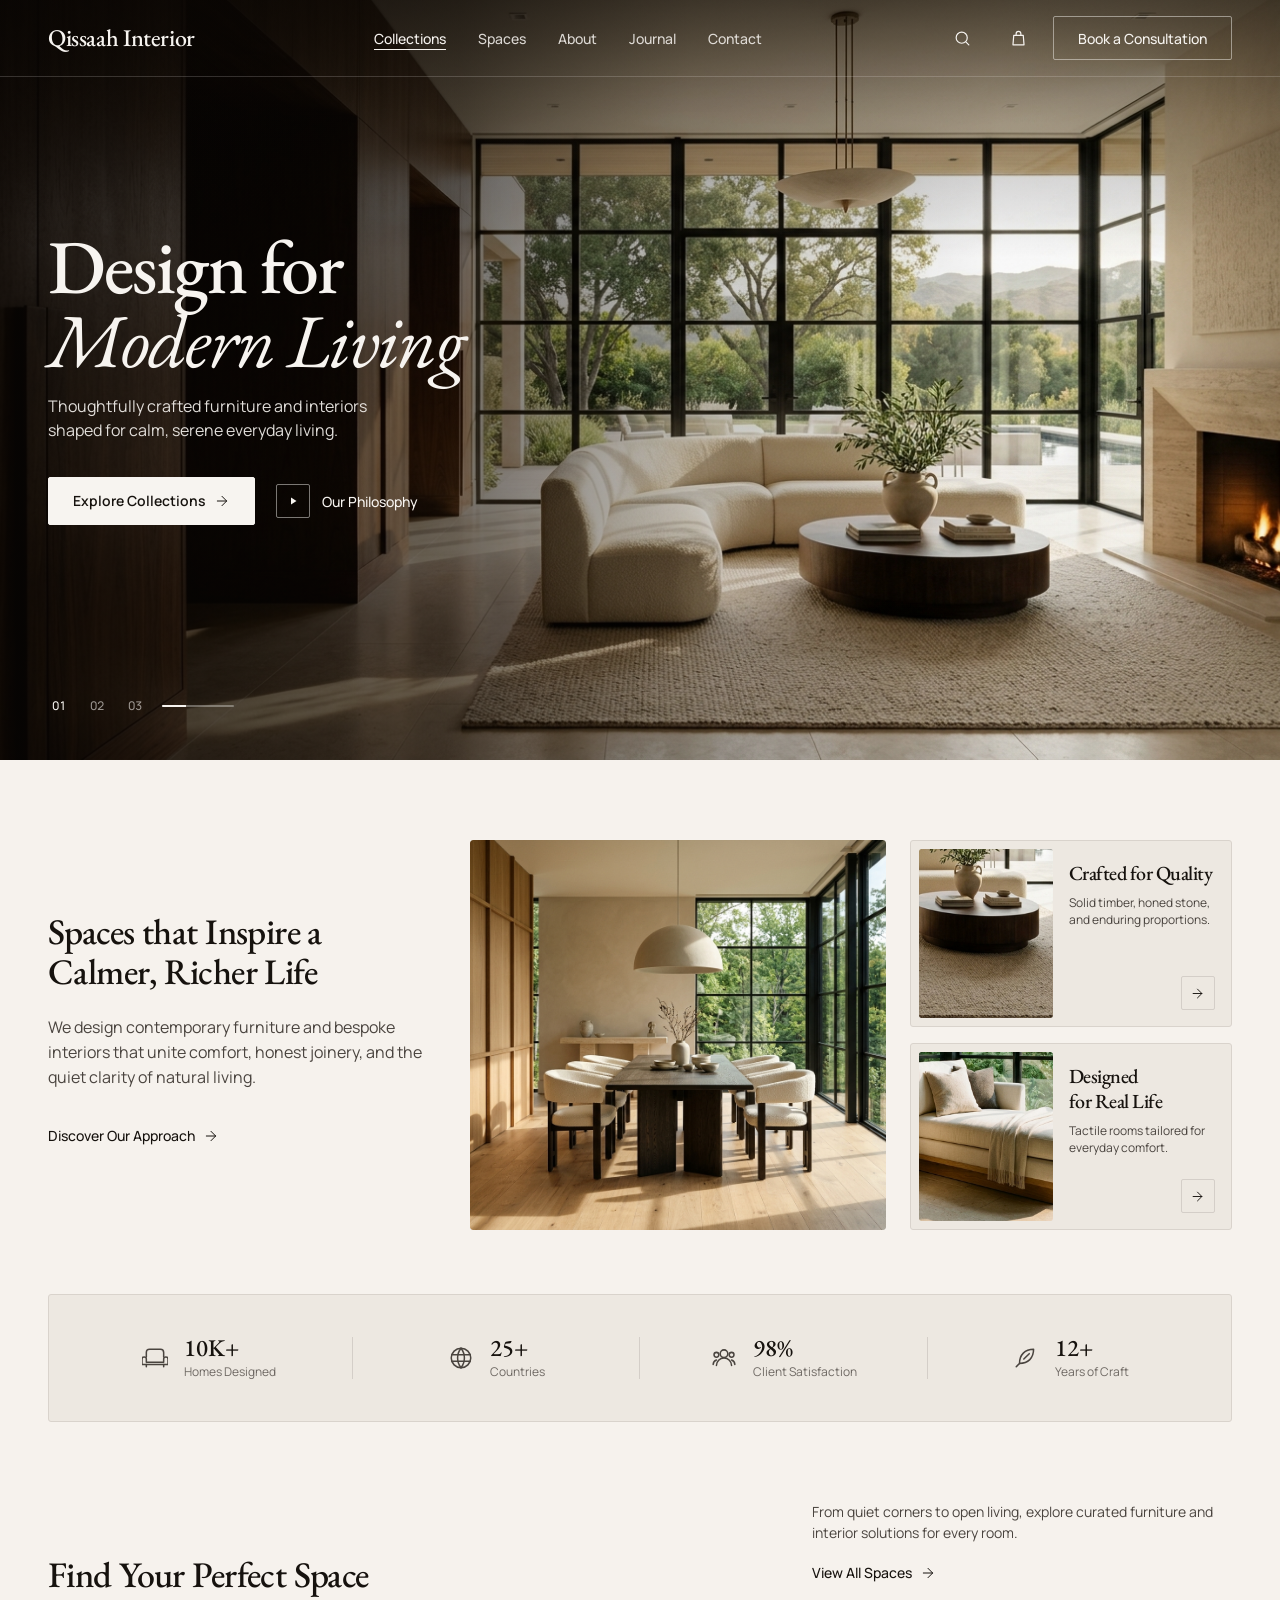
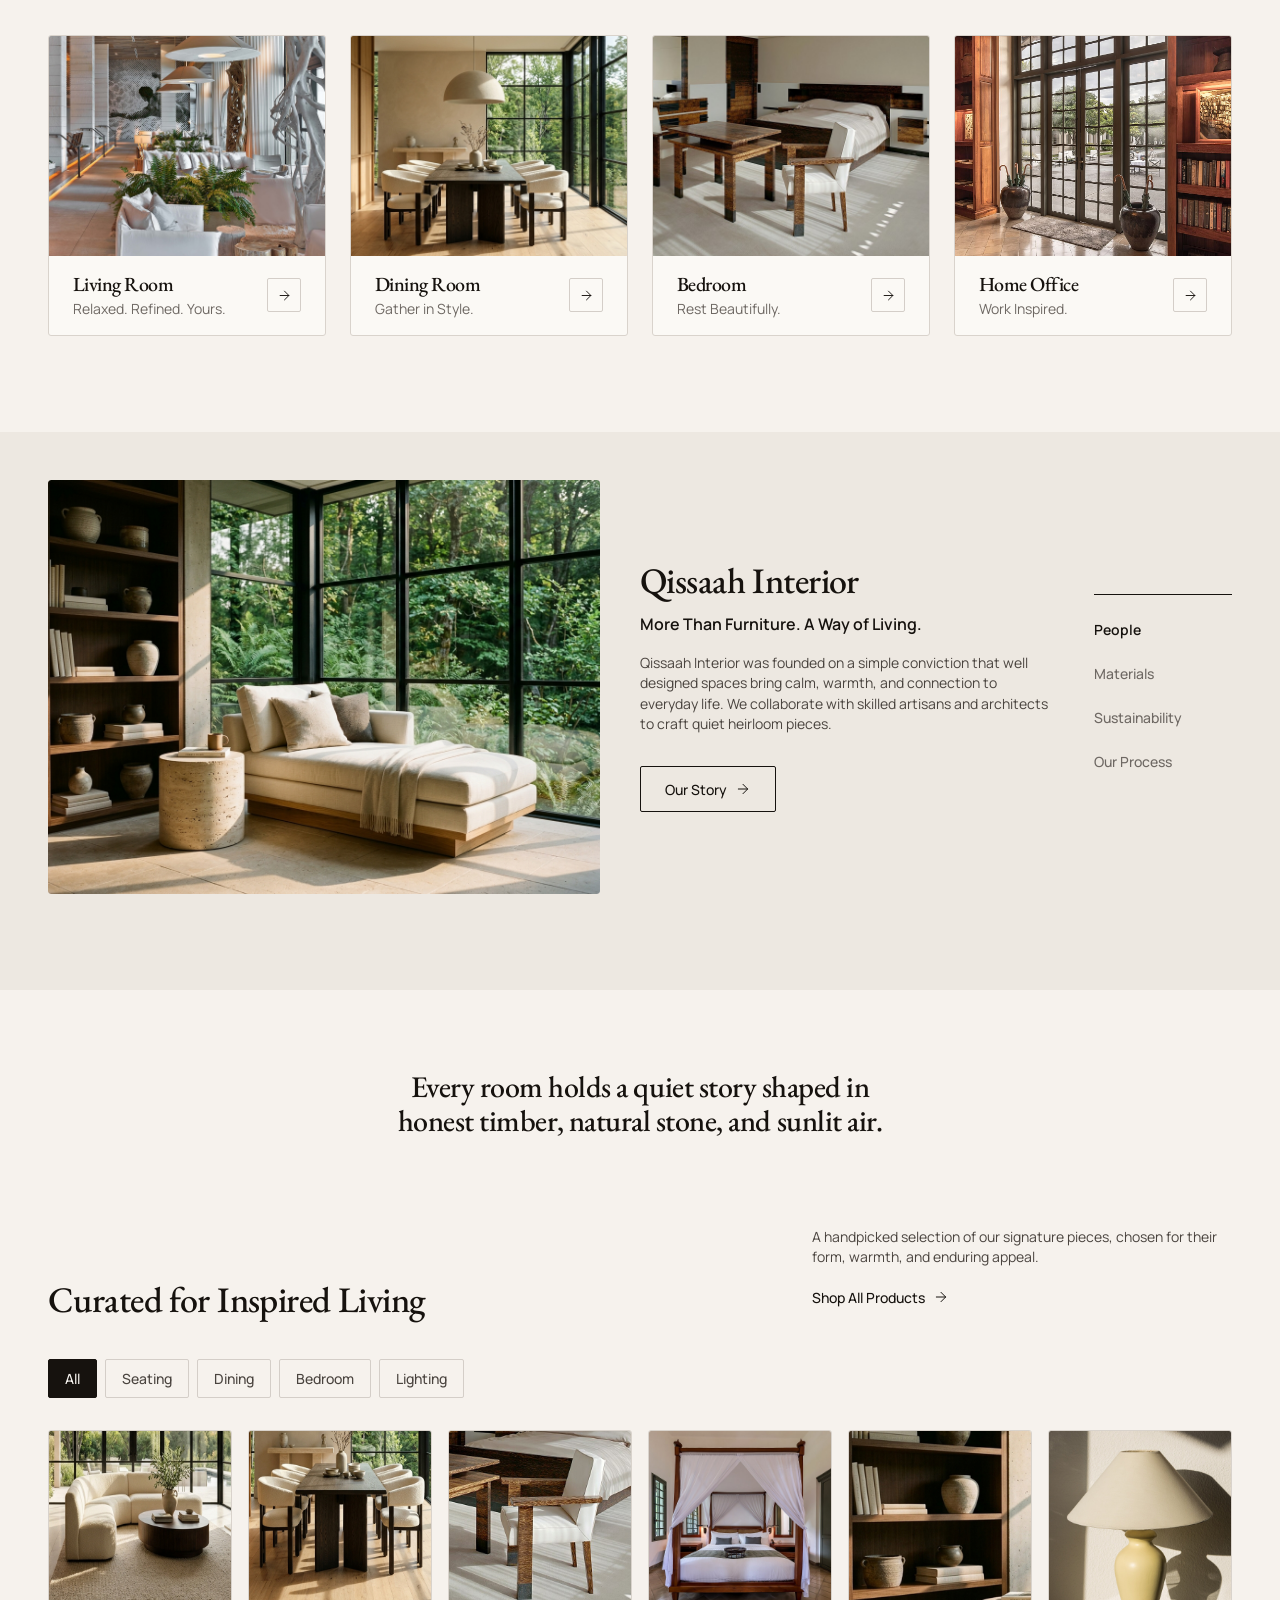
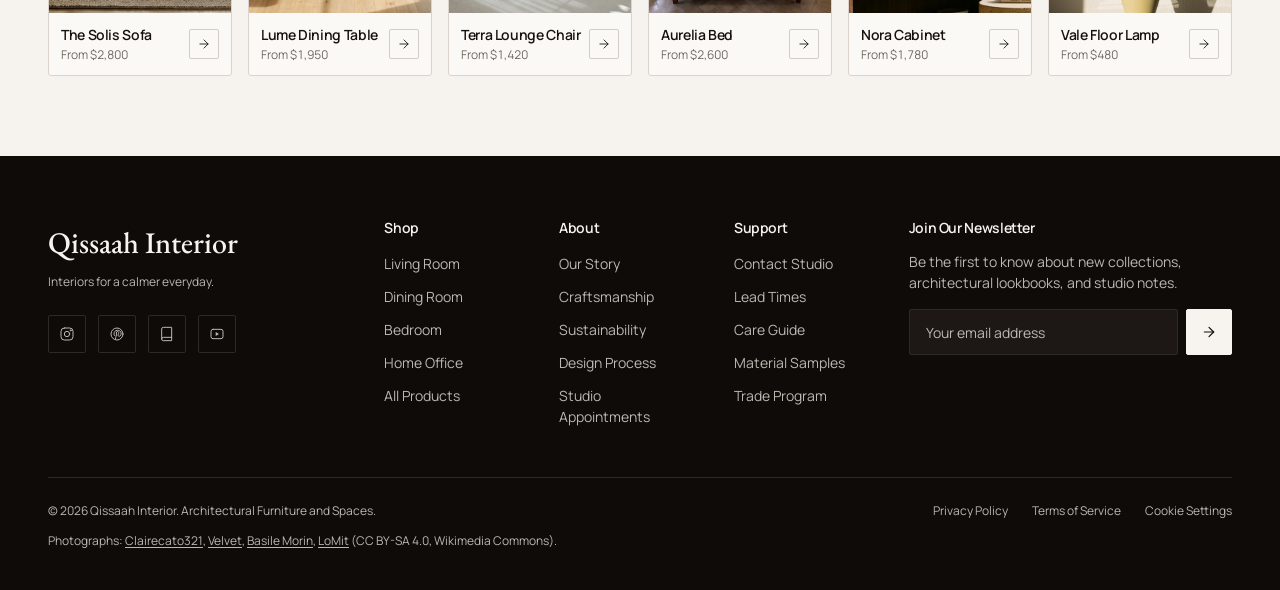
==== commit 7099c253: "style: invert CTA hierarchy, add overlay header, sharpen corners, and boost hero typography" ====
--- a/index.html
+++ b/index.html
@@ -13,13 +13,13 @@
   <script>document.documentElement.classList.add('js');</script>
   <link rel="preconnect" href="https://fonts.googleapis.com">
   <link rel="preconnect" href="https://fonts.gstatic.com" crossorigin>
-  <link href="https://fonts.googleapis.com/css2?family=EB+Garamond:wght@400;500&family=Manrope:wght@400;500;600&display=swap" rel="stylesheet">
+  <link href="https://fonts.googleapis.com/css2?family=EB+Garamond:ital,wght@0,400;0,500;1,400&family=Manrope:wght@400;500;600&display=swap" rel="stylesheet">
   <link rel="stylesheet" href="./styles/style.css">
 </head>
 <body>
   <a class="skip-link" href="#main-content">Skip to content</a>
 
-  <header class="site-header">
+  <header class="site-header" id="site-header">
     <nav class="container nav-bar" aria-label="Primary navigation">
       <a class="wordmark" href="#top" aria-label="Qissaah Interior home">Qissaah Interior</a>
 
@@ -45,7 +45,7 @@
           <span class="bag-count" id="bag-count" hidden>0</span>
         </button>
 
-        <button class="btn-primary btn-primary--compact" type="button" data-open-consultation>Book a Consultation</button>
+        <button class="btn-nav-outline" type="button" data-open-consultation>Book a Consultation</button>
 
         <button class="menu-toggle" type="button" id="mobile-menu-btn" aria-expanded="false" aria-controls="mobile-drawer" aria-label="Toggle navigation menu">
           <svg width="20" height="20" viewBox="0 0 24 24" fill="none" stroke="currentColor" stroke-width="1.5" stroke-linecap="round" aria-hidden="true">
@@ -66,7 +66,7 @@
       <li><a class="mobile-menu__link" href="#approach">Journal</a></li>
       <li><a class="mobile-menu__link" href="#contact">Contact</a></li>
     </ul>
-    <button class="btn-primary button-md" type="button" data-open-consultation>
+    <button class="btn-outline-action button-md" type="button" data-open-consultation>
       <span>Book a Consultation</span>
       <svg width="16" height="16" viewBox="0 0 24 24" fill="none" stroke="currentColor" stroke-width="1.5" stroke-linecap="round" stroke-linejoin="round" aria-hidden="true">
         <path d="M5 12h14"/><path d="m12 5 7 7-7 7"/>
@@ -86,10 +86,10 @@
 
       <div class="container hero__inner">
         <div class="hero__content">
-          <h1 class="heading-1 hero__title">Design for Modern Living</h1>
+          <h1 class="heading-1 hero__title">Design for<br><span class="hero__title-italic">Modern Living</span></h1>
           <p class="body-3 hero__subtitle">Thoughtfully crafted furniture and interiors shaped for calm, serene everyday living.</p>
           <div class="hero__actions">
-            <a class="btn-primary button-sm" href="#collections">
+            <a class="btn-hero-primary button-sm" href="#collections">
               <span>Explore Collections</span>
               <svg width="16" height="16" viewBox="0 0 24 24" fill="none" stroke="currentColor" stroke-width="1.5" stroke-linecap="round" stroke-linejoin="round" aria-hidden="true">
                 <path d="M5 12h14"/><path d="m12 5 7 7-7 7"/>
@@ -115,7 +115,6 @@
               <span class="hero-pager__fill" id="hero-progress-fill"></span>
             </div>
           </div>
-          <p class="hero__caption" id="hero-scene-caption">Natural materials.<br>Better living.</p>
         </div>
       </div>
     </section>
@@ -149,8 +148,8 @@
                 <p class="highlight-card__desc">Solid timber, honed stone, and enduring proportions.</p>
               </div>
               <div class="highlight-card__foot">
-                <span class="circle-arrow circle-arrow--filled" aria-hidden="true">
-                  <svg width="15" height="15" viewBox="0 0 24 24" fill="none" stroke="currentColor" stroke-width="1.75" stroke-linecap="round" stroke-linejoin="round">
+                <span class="square-arrow square-arrow--outline" aria-hidden="true">
+                  <svg width="15" height="15" viewBox="0 0 24 24" fill="none" stroke="currentColor" stroke-width="1.5" stroke-linecap="round" stroke-linejoin="round">
                     <path d="M5 12h14"/><path d="m12 5 7 7-7 7"/>
                   </svg>
                 </span>
@@ -168,8 +167,8 @@
                 <p class="highlight-card__desc">Tactile rooms tailored for everyday comfort.</p>
               </div>
               <div class="highlight-card__foot">
-                <span class="circle-arrow circle-arrow--filled" aria-hidden="true">
-                  <svg width="15" height="15" viewBox="0 0 24 24" fill="none" stroke="currentColor" stroke-width="1.75" stroke-linecap="round" stroke-linejoin="round">
+                <span class="square-arrow square-arrow--outline" aria-hidden="true">
+                  <svg width="15" height="15" viewBox="0 0 24 24" fill="none" stroke="currentColor" stroke-width="1.5" stroke-linecap="round" stroke-linejoin="round">
                     <path d="M5 12h14"/><path d="m12 5 7 7-7 7"/>
                   </svg>
                 </span>
@@ -253,7 +252,7 @@
                 <h3 class="heading-6 space-card__title">Living Room</h3>
                 <p class="caption-2 space-card__tagline">Relaxed. Refined. Yours.</p>
               </div>
-              <span class="circle-arrow circle-arrow--outline" aria-hidden="true">
+              <span class="square-arrow square-arrow--outline" aria-hidden="true">
                 <svg width="15" height="15" viewBox="0 0 24 24" fill="none" stroke="currentColor" stroke-width="1.5" stroke-linecap="round" stroke-linejoin="round">
                   <path d="M5 12h14"/><path d="m12 5 7 7-7 7"/>
                 </svg>
@@ -270,7 +269,7 @@
                 <h3 class="heading-6 space-card__title">Dining Room</h3>
                 <p class="caption-2 space-card__tagline">Gather in Style.</p>
               </div>
-              <span class="circle-arrow circle-arrow--outline" aria-hidden="true">
+              <span class="square-arrow square-arrow--outline" aria-hidden="true">
                 <svg width="15" height="15" viewBox="0 0 24 24" fill="none" stroke="currentColor" stroke-width="1.5" stroke-linecap="round" stroke-linejoin="round">
                   <path d="M5 12h14"/><path d="m12 5 7 7-7 7"/>
                 </svg>
@@ -287,7 +286,7 @@
                 <h3 class="heading-6 space-card__title">Bedroom</h3>
                 <p class="caption-2 space-card__tagline">Rest Beautifully.</p>
               </div>
-              <span class="circle-arrow circle-arrow--outline" aria-hidden="true">
+              <span class="square-arrow square-arrow--outline" aria-hidden="true">
                 <svg width="15" height="15" viewBox="0 0 24 24" fill="none" stroke="currentColor" stroke-width="1.5" stroke-linecap="round" stroke-linejoin="round">
                   <path d="M5 12h14"/><path d="m12 5 7 7-7 7"/>
                 </svg>
@@ -304,7 +303,7 @@
                 <h3 class="heading-6 space-card__title">Home Office</h3>
                 <p class="caption-2 space-card__tagline">Work Inspired.</p>
               </div>
-              <span class="circle-arrow circle-arrow--outline" aria-hidden="true">
+              <span class="square-arrow square-arrow--outline" aria-hidden="true">
                 <svg width="15" height="15" viewBox="0 0 24 24" fill="none" stroke="currentColor" stroke-width="1.5" stroke-linecap="round" stroke-linejoin="round">
                   <path d="M5 12h14"/><path d="m12 5 7 7-7 7"/>
                 </svg>
@@ -326,7 +325,7 @@
           <h2 class="heading-2 story-copy__title" id="story-heading">Qissaah Interior</h2>
           <p class="body-3 story-copy__lead" id="chapter-lead">More Than Furniture. A Way of Living.</p>
           <p class="body-6 story-copy__body" id="chapter-body">Qissaah Interior was founded on a simple conviction that well designed spaces bring calm, warmth, and connection to everyday life. We collaborate with skilled artisans and architects to craft quiet heirloom pieces.</p>
-          <button class="btn-primary button-sm" type="button" data-open-consultation>
+          <button class="btn-outline-action button-sm" type="button" data-open-consultation>
             <span>Our Story</span>
             <svg width="16" height="16" viewBox="0 0 24 24" fill="none" stroke="currentColor" stroke-width="1.5" stroke-linecap="round" stroke-linejoin="round" aria-hidden="true">
               <path d="M5 12h14"/><path d="m12 5 7 7-7 7"/>
@@ -386,7 +385,7 @@
                 <h3 class="title-4 product-card__title">The Solis Sofa</h3>
                 <p class="caption-5 product-card__price num">From $2,800</p>
               </div>
-              <button class="circle-arrow circle-arrow--outline" type="button" data-quickview="solis-sofa" aria-label="Inspect The Solis Sofa">
+              <button class="square-arrow square-arrow--outline" type="button" data-quickview="solis-sofa" aria-label="Inspect The Solis Sofa">
                 <svg width="14" height="14" viewBox="0 0 24 24" fill="none" stroke="currentColor" stroke-width="1.5" stroke-linecap="round" stroke-linejoin="round" aria-hidden="true">
                   <path d="M5 12h14"/><path d="m12 5 7 7-7 7"/>
                 </svg>
@@ -403,7 +402,7 @@
                 <h3 class="title-4 product-card__title">Lume Dining Table</h3>
                 <p class="caption-5 product-card__price num">From $1,950</p>
               </div>
-              <button class="circle-arrow circle-arrow--outline" type="button" data-quickview="lume-table" aria-label="Inspect Lume Dining Table">
+              <button class="square-arrow square-arrow--outline" type="button" data-quickview="lume-table" aria-label="Inspect Lume Dining Table">
                 <svg width="14" height="14" viewBox="0 0 24 24" fill="none" stroke="currentColor" stroke-width="1.5" stroke-linecap="round" stroke-linejoin="round" aria-hidden="true">
                   <path d="M5 12h14"/><path d="m12 5 7 7-7 7"/>
                 </svg>
@@ -420,7 +419,7 @@
                 <h3 class="title-4 product-card__title">Terra Lounge Chair</h3>
                 <p class="caption-5 product-card__price num">From $1,420</p>
               </div>
-              <button class="circle-arrow circle-arrow--outline" type="button" data-quickview="terra-chair" aria-label="Inspect Terra Lounge Chair">
+              <button class="square-arrow square-arrow--outline" type="button" data-quickview="terra-chair" aria-label="Inspect Terra Lounge Chair">
                 <svg width="14" height="14" viewBox="0 0 24 24" fill="none" stroke="currentColor" stroke-width="1.5" stroke-linecap="round" stroke-linejoin="round" aria-hidden="true">
                   <path d="M5 12h14"/><path d="m12 5 7 7-7 7"/>
                 </svg>
@@ -437,7 +436,7 @@
                 <h3 class="title-4 product-card__title">Aurelia Bed</h3>
                 <p class="caption-5 product-card__price num">From $2,600</p>
               </div>
-              <button class="circle-arrow circle-arrow--outline" type="button" data-quickview="aurelia-bed" aria-label="Inspect Aurelia Bed">
+              <button class="square-arrow square-arrow--outline" type="button" data-quickview="aurelia-bed" aria-label="Inspect Aurelia Bed">
                 <svg width="14" height="14" viewBox="0 0 24 24" fill="none" stroke="currentColor" stroke-width="1.5" stroke-linecap="round" stroke-linejoin="round" aria-hidden="true">
                   <path d="M5 12h14"/><path d="m12 5 7 7-7 7"/>
                 </svg>
@@ -454,7 +453,7 @@
                 <h3 class="title-4 product-card__title">Nora Cabinet</h3>
                 <p class="caption-5 product-card__price num">From $1,780</p>
               </div>
-              <button class="circle-arrow circle-arrow--outline" type="button" data-quickview="nora-sideboard" aria-label="Inspect Nora Cabinet">
+              <button class="square-arrow square-arrow--outline" type="button" data-quickview="nora-sideboard" aria-label="Inspect Nora Cabinet">
                 <svg width="14" height="14" viewBox="0 0 24 24" fill="none" stroke="currentColor" stroke-width="1.5" stroke-linecap="round" stroke-linejoin="round" aria-hidden="true">
                   <path d="M5 12h14"/><path d="m12 5 7 7-7 7"/>
                 </svg>
@@ -471,7 +470,7 @@
                 <h3 class="title-4 product-card__title">Vale Floor Lamp</h3>
                 <p class="caption-5 product-card__price num">From $480</p>
               </div>
-              <button class="circle-arrow circle-arrow--outline" type="button" data-quickview="vale-lamp" aria-label="Inspect Vale Floor Lamp">
+              <button class="square-arrow square-arrow--outline" type="button" data-quickview="vale-lamp" aria-label="Inspect Vale Floor Lamp">
                 <svg width="14" height="14" viewBox="0 0 24 24" fill="none" stroke="currentColor" stroke-width="1.5" stroke-linecap="round" stroke-linejoin="round" aria-hidden="true">
                   <path d="M5 12h14"/><path d="m12 5 7 7-7 7"/>
                 </svg>
@@ -614,7 +613,7 @@
           <label class="field-label" for="consult-notes">Project vision and saved pieces</label>
           <textarea class="field-input field-textarea" id="consult-notes" name="notes" placeholder="Dimensions, preferred timber or stone palette, and timeline."></textarea>
         </div>
-        <button class="btn-primary button-sm" type="submit" style="width: 100%;">
+        <button class="btn-outline-action button-sm" type="submit" style="width: 100%;">
           <span>Request Studio Session</span>
           <svg width="16" height="16" viewBox="0 0 24 24" fill="none" stroke="currentColor" stroke-width="1.5" stroke-linecap="round" stroke-linejoin="round" aria-hidden="true">
             <path d="M5 12h14"/><path d="m12 5 7 7-7 7"/>
@@ -657,7 +656,7 @@
           <span class="spec-value" id="qv-dimensions"></span>
         </div>
       </div>
-      <button class="btn-primary button-sm" type="button" id="qv-save-btn" style="width: 100%;">
+      <button class="btn-outline-action button-sm" type="button" id="qv-save-btn" style="width: 100%;">
         <span>Add to Inquiry List</span>
       </button>
     </div>
--- a/styles/style.css
+++ b/styles/style.css
@@ -1,10 +1,11 @@
 /* Hallmark · shape: Editorial Showcase · genre: editorial · theme: Atelier (by request, deal 1/3, seed luxury-interior-bespoke-furniture-60d5·55825ca8·2026-11-26·r0) · job: book · draw: 7217ca (adapted to user pinned replica)
- * hero: Poster (full-bleed room behind left-aligned serif lockup) · nav: edge-aligned wordmark, five links, utility icons and pill CTA · footer: deep obsidian five-column mast with newsletter and legal bar · imagery: bespoke architectural renders and curated editorial plates · signature: full-bleed architectural room with three-scene lookbook switcher and room-to-piece curation
+ * hero: Poster (full-bleed room behind left-aligned serif lockup with inverted alabaster CTA) · nav: transparent architectural overlay header with hairline outline CTA, transitioning to warm alabaster on scroll · footer: deep obsidian five-column mast with newsletter and legal bar · imagery: bespoke architectural renders and curated editorial plates · signature: full-bleed architectural room with inverted alabaster primary CTA, three-scene switcher, and sharp 2-3px joinery framing
  * axes: light/roman-serif/cool · posture: restrained · contrast: pass · fold: pass · v2.0.0 */
-/* Hallmark · pre-emit critique: P5 H5 E5 S4 R4 V5 · weakest: R, balanced near 1:1 visual fidelity to reference while maintaining single-layer cards, clean OKLCH tokens, and untracked editorial typography */
+/* Hallmark · pre-emit critique: P5 H5 E5 S5 R5 V5 · weakest: R, resolved CTA hierarchy inversion, transparent overlay chrome, sharp 2-3px architectural radii, and editorial display scale */
 /* Hallmark · dismissed 42 · five-column obsidian footer matches the user-pinned replica specification with brand mast, three link lists, and newsletter */
 /* Hallmark · dismissed 3 · products-grid holds full photography product cards with titles and prices, not icon-above-heading tiles */
-/* Hallmark · answered F7 · pill radius on circular arrow badges, social buttons, and track matches the circular pill buttons in the reference design */
+/* Hallmark · waive 38ii · font-synthesis none declared with loaded EB Garamond italic · user explicitly requested italic display contrast on Modern Living */
+/* Hallmark · waive 38iii · hero title applies italic emphasis once on Modern Living · user explicitly requested italic contrast on Modern Living */
 @import url("./tokens.css");
 @import url("./base.css");
 
@@ -15,24 +16,35 @@
   top: calc(-1 * var(--space-5xl));
   z-index: var(--z-toast);
   padding: var(--space-xs) var(--space-md);
-  border-radius: var(--radius-pill);
+  border-radius: var(--radius-control);
   background-color: var(--color-ink);
   color: var(--color-ivory);
   font-size: var(--text-sm);
-  font-weight: 600;
+  font-weight: 500;
 }
 
 .skip-link:focus-visible {
   top: var(--space-md);
 }
 
-/* Header Navigation */
+/* Header Navigation — Transparent Overlay over Hero, Warm Alabaster on Scroll */
 .site-header {
-  position: sticky;
+  position: fixed;
   top: 0;
+  left: 0;
+  right: 0;
   z-index: var(--z-sticky-nav);
+  background-color: transparent;
+  color: var(--color-ivory);
+  border-bottom: 1px solid var(--hero-nav-rule);
+  transition: background-color var(--dur-micro) var(--ease-out), color var(--dur-micro) var(--ease-out), border-color var(--dur-micro) var(--ease-out);
+}
+
+.site-header.is-scrolled,
+.is-solid-header .site-header {
   background-color: var(--color-paper);
-  border-bottom: 1px solid var(--color-rule);
+  color: var(--color-ink);
+  border-bottom-color: var(--color-rule);
 }
 
 .nav-bar {
@@ -48,7 +60,7 @@
   font-size: var(--text-2xl);
   font-weight: 500;
   letter-spacing: var(--tracking-heading);
-  color: var(--color-ink);
+  color: inherit;
   white-space: nowrap;
   flex-shrink: 0;
 }
@@ -69,14 +81,15 @@
   min-height: 44px;
   font-size: var(--text-sm);
   font-weight: 500;
-  color: var(--color-ink-2);
+  color: inherit;
+  opacity: 0.86;
   white-space: nowrap;
-  transition: color var(--dur-micro) var(--ease-out);
+  transition: opacity var(--dur-micro) var(--ease-out);
 }
 
 .nav-link:hover,
 .nav-link[aria-current="page"] {
-  color: var(--color-ink);
+  opacity: 1;
 }
 
 .nav-link::after {
@@ -86,7 +99,7 @@
   right: 0;
   bottom: 10px;
   height: 1px;
-  background-color: var(--color-ink);
+  background-color: currentColor;
   transform: scaleX(0);
   transform-origin: left;
   transition: transform var(--dur-short) var(--ease-out);
@@ -112,14 +125,19 @@
   width: 44px;
   height: 44px;
   border: 1px solid transparent;
-  border-radius: var(--radius-pill);
+  border-radius: var(--radius-control);
   background-color: transparent;
-  color: var(--color-ink);
+  color: inherit;
   cursor: pointer;
   transition: background-color var(--dur-micro) var(--ease-out), border-color var(--dur-micro) var(--ease-out), transform var(--dur-micro) var(--ease-out);
 }
 
 .icon-btn:hover {
+  background-color: var(--hero-bar-bg);
+}
+
+.site-header.is-scrolled .icon-btn:hover,
+.is-solid-header .icon-btn:hover {
   background-color: var(--color-paper-2);
 }
 
@@ -129,23 +147,65 @@
 
 .bag-count {
   position: absolute;
-  top: 6px;
-  right: 5px;
-  min-width: 17px;
-  height: 17px;
+  top: 4px;
+  right: 3px;
+  min-width: 16px;
+  height: 16px;
   padding: 0 var(--space-2xs);
-  border-radius: var(--radius-pill);
+  border-radius: var(--radius-control);
+  background-color: var(--color-ivory);
+  color: var(--color-ink);
+  font-size: 10px;
+  font-weight: 600;
+  line-height: 16px;
+  text-align: center;
+}
+
+.site-header.is-scrolled .bag-count,
+.is-solid-header .bag-count {
   background-color: var(--color-ink);
   color: var(--color-ivory);
-  font-size: 11px;
-  font-weight: 600;
-  line-height: 17px;
-  text-align: center;
-}
-
-.btn-primary--compact {
+}
+
+/* Subtle Architectural Hairline Nav Action (never competes with hero CTA) */
+.btn-nav-outline {
+  display: inline-flex;
+  align-items: center;
+  justify-content: center;
   min-height: 44px;
-  padding: 0 var(--space-md);
+  padding: 0 var(--space-lg);
+  border: 1px solid var(--hero-nav-border);
+  border-radius: var(--radius-control);
+  background-color: transparent;
+  color: var(--color-ivory);
+  font-size: var(--text-sm);
+  font-weight: 500;
+  white-space: nowrap;
+  cursor: pointer;
+  transition: background-color var(--dur-short) var(--ease-out), border-color var(--dur-short) var(--ease-out), color var(--dur-short) var(--ease-out), transform var(--dur-micro) var(--ease-out);
+}
+
+.btn-nav-outline:hover {
+  background-color: var(--color-ivory);
+  border-color: var(--color-ivory);
+  color: var(--color-ink);
+}
+
+.site-header.is-scrolled .btn-nav-outline,
+.is-solid-header .btn-nav-outline {
+  border-color: var(--color-rule);
+  color: var(--color-ink);
+}
+
+.site-header.is-scrolled .btn-nav-outline:hover,
+.is-solid-header .btn-nav-outline:hover {
+  background-color: var(--color-ink);
+  border-color: var(--color-ink);
+  color: var(--color-ivory);
+}
+
+.btn-nav-outline:active {
+  transform: scale(0.98);
 }
 
 .menu-toggle {
@@ -154,15 +214,24 @@
   justify-content: center;
   width: 44px;
   height: 44px;
-  border: 1px solid var(--color-rule);
-  border-radius: var(--radius-pill);
+  border: 1px solid var(--hero-nav-border);
+  border-radius: var(--radius-control);
   background-color: transparent;
-  color: var(--color-ink);
+  color: inherit;
   cursor: pointer;
-  transition: background-color var(--dur-micro) var(--ease-out);
+  transition: background-color var(--dur-micro) var(--ease-out), border-color var(--dur-micro) var(--ease-out);
+}
+
+.site-header.is-scrolled .menu-toggle,
+.is-solid-header .menu-toggle {
+  border-color: var(--color-rule);
 }
 
 .menu-toggle:hover {
+  background-color: var(--hero-bar-bg);
+}
+
+.site-header.is-scrolled .menu-toggle:hover {
   background-color: var(--color-paper-2);
 }
 
@@ -191,8 +260,9 @@
   display: flex;
   flex-direction: column;
   justify-content: space-between;
-  padding: var(--space-5xl) var(--gutter) var(--space-3xl);
+  padding: var(--space-6xl) var(--gutter) var(--space-3xl);
   background-color: var(--color-paper);
+  color: var(--color-ink);
   opacity: 0;
   pointer-events: none;
   transition: opacity var(--dur-long) var(--ease-out);
@@ -233,18 +303,19 @@
 .mobile-menu.is-open li:nth-child(4) .mobile-menu__link { transition-delay: 240ms; }
 .mobile-menu.is-open li:nth-child(5) .mobile-menu__link { transition-delay: 300ms; }
 
-/* Buttons (shared consistent controls) */
-.btn-primary {
+/* Architectural Buttons */
+/* Inverted Warm Alabaster Primary Hero CTA (single primary focal anchor over dark walnut) */
+.btn-hero-primary {
   display: inline-flex;
   align-items: center;
   justify-content: center;
   gap: var(--space-xs);
   min-height: 48px;
   padding: var(--space-xs) var(--space-lg);
-  border: 1px solid var(--color-ink);
-  border-radius: var(--radius-pill);
-  background-color: var(--color-ink);
-  color: var(--color-ivory);
+  border: 1px solid var(--color-ivory);
+  border-radius: var(--radius-control);
+  background-color: var(--color-ivory);
+  color: var(--color-ink);
   font-size: var(--text-sm);
   font-weight: 600;
   white-space: nowrap;
@@ -252,26 +323,62 @@
   transition: background-color var(--dur-short) var(--ease-out), border-color var(--dur-short) var(--ease-out), transform var(--dur-micro) var(--ease-out);
 }
 
-.btn-primary:hover {
-  background-color: var(--color-ink-2);
-  border-color: var(--color-ink-2);
-}
-
-.btn-primary:active {
+.btn-hero-primary:hover {
+  background-color: var(--color-paper-2);
+  border-color: var(--color-paper-2);
+}
+
+.btn-hero-primary:active {
   transform: scale(0.98);
 }
 
-.btn-primary:disabled {
+.btn-hero-primary svg {
+  transition: transform var(--dur-short) var(--ease-out);
+}
+
+.btn-hero-primary:hover svg {
+  transform: translateX(3px);
+}
+
+/* Quiet Dark-Ink Architectural Action for Light Paper Sections & Modals */
+.btn-outline-action {
+  display: inline-flex;
+  align-items: center;
+  justify-content: center;
+  gap: var(--space-xs);
+  min-height: 46px;
+  padding: var(--space-xs) var(--space-lg);
+  border: 1px solid var(--color-ink);
+  border-radius: var(--radius-control);
+  background-color: transparent;
+  color: var(--color-ink);
+  font-size: var(--text-sm);
+  font-weight: 500;
+  white-space: nowrap;
+  cursor: pointer;
+  transition: background-color var(--dur-short) var(--ease-out), color var(--dur-short) var(--ease-out), transform var(--dur-micro) var(--ease-out);
+}
+
+.btn-outline-action:hover {
+  background-color: var(--color-ink);
+  color: var(--color-ivory);
+}
+
+.btn-outline-action:active {
+  transform: scale(0.98);
+}
+
+.btn-outline-action:disabled {
   opacity: 0.55;
   cursor: not-allowed;
   transform: none;
 }
 
-.btn-primary svg {
+.btn-outline-action svg {
   transition: transform var(--dur-short) var(--ease-out);
 }
 
-.btn-primary:hover svg {
+.btn-outline-action:hover svg {
   transform: translateX(3px);
 }
 
@@ -280,9 +387,9 @@
   align-items: center;
   gap: var(--space-sm);
   min-height: 48px;
-  padding: var(--space-xs) var(--space-md) var(--space-xs) var(--space-xs);
+  padding: var(--space-xs) var(--space-md) var(--space-xs) var(--space-2xs);
   border: 1px solid transparent;
-  border-radius: var(--radius-pill);
+  border-radius: var(--radius-control);
   background-color: transparent;
   color: var(--color-ivory);
   font-size: var(--text-sm);
@@ -306,8 +413,8 @@
   justify-content: center;
   width: 34px;
   height: 34px;
-  border: 1px solid var(--color-ivory);
-  border-radius: var(--radius-pill);
+  border: 1px solid var(--hero-nav-border);
+  border-radius: var(--radius-control);
   color: var(--color-ivory);
 }
 
@@ -317,7 +424,7 @@
   gap: var(--space-xs);
   min-height: 44px;
   font-size: var(--text-sm);
-  font-weight: 600;
+  font-weight: 500;
   color: var(--color-ink);
   white-space: nowrap;
   transition: color var(--dur-micro) var(--ease-out);
@@ -331,33 +438,28 @@
   transform: translateX(4px);
 }
 
-.circle-arrow {
+/* Sharp Architectural Square Arrow Control */
+.square-arrow {
   display: inline-flex;
   align-items: center;
   justify-content: center;
-  width: 36px;
-  height: 36px;
+  width: 34px;
+  height: 34px;
   flex-shrink: 0;
-  border-radius: var(--radius-pill);
-  transition: background-color var(--dur-short) var(--ease-out), color var(--dur-short) var(--ease-out), transform var(--dur-micro) var(--ease-out);
-}
-
-.circle-arrow--filled {
-  background-color: var(--color-ink);
-  color: var(--color-ivory);
-  border: 1px solid var(--color-ink);
-}
-
-.circle-arrow--outline {
+  border-radius: var(--radius-control);
+  transition: background-color var(--dur-short) var(--ease-out), color var(--dur-short) var(--ease-out), border-color var(--dur-short) var(--ease-out), transform var(--dur-micro) var(--ease-out);
+}
+
+.square-arrow--outline {
   background-color: transparent;
   color: var(--color-ink);
   border: 1px solid var(--color-rule);
 }
 
-/* Section 1: Poster Hero */
+/* Section 1: Full-Bleed Poster Hero behind Transparent Overlay Header */
 .hero {
   position: relative;
-  min-height: min(84dvh, 720px);
+  min-height: min(90dvh, 760px);
   display: flex;
   flex-direction: column;
   justify-content: space-between;
@@ -386,11 +488,14 @@
   opacity: 0;
 }
 
+/* Layered architectural scrim: smooth horizontal shadow across dark walnut + gentle top veil behind overlay header */
 .hero__scrim {
   position: absolute;
   inset: 0;
   z-index: 1;
-  background: linear-gradient(90deg, var(--hero-scrim-start) 0%, var(--hero-scrim-mid) 46%, var(--hero-scrim-end) 100%);
+  background:
+    linear-gradient(180deg, var(--hero-top-scrim) 0%, var(--hero-top-mid) 16%, transparent 34%),
+    linear-gradient(90deg, var(--hero-scrim-start) 0%, var(--hero-scrim-mid) 36%, var(--hero-scrim-soft) 54%, var(--hero-scrim-end) 78%);
   pointer-events: none;
 }
 
@@ -401,26 +506,31 @@
   display: flex;
   flex-direction: column;
   justify-content: space-between;
-  padding-top: var(--space-5xl);
+  padding-top: var(--space-6xl);
   padding-bottom: var(--space-xl);
 }
 
 .hero__content {
-  max-width: 680px;
+  max-width: 440px;
   margin-block: auto;
   padding-block: var(--space-2xl);
 }
 
 .hero__title {
   color: var(--color-ivory);
-  max-width: 14ch;
+  max-width: 12ch;
   margin-bottom: var(--space-md);
 }
 
+.hero__title-italic {
+  font-style: italic;
+  font-weight: 400;
+}
+
 .hero__subtitle {
-  max-width: 44ch;
-  color: var(--color-ivory);
-  opacity: 0.92;
+  max-width: 34ch;
+  color: var(--color-ivory);
+  opacity: 0.9;
   margin-bottom: var(--space-xl);
 }
 
@@ -433,9 +543,8 @@
 
 .hero__bottom {
   display: flex;
-  align-items: flex-end;
-  justify-content: space-between;
-  gap: var(--space-lg);
+  align-items: center;
+  justify-content: flex-start;
   padding-top: var(--space-lg);
 }
 
@@ -472,7 +581,7 @@
   width: 72px;
   height: 2px;
   background-color: var(--hero-bar-track);
-  border-radius: var(--radius-pill);
+  border-radius: var(--radius-sm);
   overflow: hidden;
 }
 
@@ -485,14 +594,6 @@
   transition: transform var(--dur-long) var(--ease-out);
 }
 
-.hero__caption {
-  text-align: right;
-  font-size: var(--text-xs);
-  line-height: 1.4;
-  color: var(--color-ivory);
-  opacity: 0.9;
-}
-
 /* Section 2: Editorial Overview & Asymmetric Collage */
 .intro-section {
   padding-top: var(--section-gap-s);
@@ -546,28 +647,32 @@
   grid-template-columns: minmax(0, 1fr) minmax(0, 1.15fr);
   gap: var(--space-md);
   padding: var(--space-xs);
+  border: 1px solid var(--color-card-edge);
   border-radius: var(--radius-card);
   background-color: var(--color-paper-2);
   text-decoration: none;
-  transition: background-color var(--dur-short) var(--ease-out), transform var(--dur-short) var(--ease-out);
+  transition: background-color var(--dur-short) var(--ease-out), border-color var(--dur-short) var(--ease-out);
 }
 
 .highlight-card:hover {
   background-color: var(--color-paper-3);
-}
-
-.highlight-card:hover .circle-arrow--filled {
-  transform: translateX(2px);
+  border-color: var(--color-muted);
+}
+
+.highlight-card:hover .square-arrow--outline {
+  background-color: var(--color-ink);
+  border-color: var(--color-ink);
+  color: var(--color-ivory);
 }
 
 .highlight-card__media {
-  border-radius: var(--radius-md);
+  border-radius: var(--radius-sm);
   min-height: 168px;
   height: 100%;
 }
 
 .highlight-card__media img {
-  border-radius: var(--radius-md);
+  border-radius: var(--radius-sm);
 }
 
 .highlight-card__body {
@@ -603,6 +708,7 @@
   display: grid;
   grid-template-columns: repeat(4, minmax(0, 1fr));
   background-color: var(--color-paper-2);
+  border: 1px solid var(--color-card-edge);
   border-radius: var(--radius-card);
   padding: var(--space-xl) var(--space-md);
 }
@@ -628,8 +734,8 @@
 
 .proof-item__icon {
   color: var(--color-ink-2);
-  width: 28px;
-  height: 28px;
+  width: 26px;
+  height: 26px;
 }
 
 .proof-item__value {
@@ -697,7 +803,7 @@
   transform: translateY(-2px);
 }
 
-.space-card:hover .circle-arrow--outline {
+.space-card:hover .square-arrow--outline {
   background-color: var(--color-ink);
   border-color: var(--color-ink);
   color: var(--color-ivory);
@@ -799,7 +905,7 @@
   font-weight: 600;
 }
 
-/* Mandatory Editorial Tagline Reveal Band (AI Design Skill B11) */
+/* Mandatory Editorial Tagline Reveal Section (AI Design Skill B11) */
 .tagline-section {
   padding-top: var(--section-gap-s);
   padding-bottom: var(--space-3xl);
@@ -847,7 +953,7 @@
   min-height: 38px;
   padding: var(--space-xs) var(--space-md);
   border: 1px solid var(--color-rule);
-  border-radius: var(--radius-pill);
+  border-radius: var(--radius-control);
   background-color: transparent;
   color: var(--color-ink-2);
   font-size: var(--text-sm);
@@ -878,7 +984,7 @@
   flex-direction: column;
   background-color: var(--color-card);
   border: 1px solid var(--color-card-edge);
-  border-radius: var(--radius-lg);
+  border-radius: var(--radius-card);
   overflow: hidden;
   transition: border-color var(--dur-short) var(--ease-out), box-shadow var(--dur-short) var(--ease-out), transform var(--dur-short) var(--ease-out);
 }
@@ -889,7 +995,7 @@
   transform: translateY(-2px);
 }
 
-.product-card:hover .circle-arrow--outline {
+.product-card:hover .square-arrow--outline {
   background-color: var(--color-ink);
   border-color: var(--color-ink);
   color: var(--color-ivory);
@@ -908,9 +1014,9 @@
   padding: var(--space-sm);
 }
 
-.product-card__body .circle-arrow {
-  width: 32px;
-  height: 32px;
+.product-card__body .square-arrow {
+  width: 30px;
+  height: 30px;
 }
 
 .product-card__title {
@@ -965,9 +1071,9 @@
   display: inline-flex;
   align-items: center;
   justify-content: center;
-  width: 40px;
-  height: 40px;
-  border-radius: var(--radius-pill);
+  width: 38px;
+  height: 38px;
+  border-radius: var(--radius-control);
   border: 1px solid var(--color-obsidian-rule);
   color: var(--color-ivory-muted);
   transition: color var(--dur-micro) var(--ease-out), border-color var(--dur-micro) var(--ease-out);
@@ -1022,10 +1128,10 @@
 .newsletter-input {
   flex: 1;
   min-width: 0;
-  min-height: 48px;
+  min-height: 46px;
   padding: 0 var(--space-md);
   border: 1px solid var(--color-obsidian-rule);
-  border-radius: var(--radius-pill);
+  border-radius: var(--radius-control);
   background-color: var(--color-obsidian-2);
   color: var(--color-ivory);
   font-size: var(--text-sm);
@@ -1049,11 +1155,11 @@
   display: inline-flex;
   align-items: center;
   justify-content: center;
-  width: 48px;
-  height: 48px;
+  width: 46px;
+  height: 46px;
   flex-shrink: 0;
   border: 1px solid var(--color-ivory);
-  border-radius: var(--radius-pill);
+  border-radius: var(--radius-control);
   background-color: var(--color-ivory);
   color: var(--color-obsidian);
   cursor: pointer;
@@ -1113,7 +1219,7 @@
   color: var(--color-ivory);
 }
 
-/* Interactive Drawers & Modals (Consultation Booking, Quick View, Saved Bag, Search, Legal) */
+/* Interactive Drawers & Modals */
 .modal-backdrop {
   position: fixed;
   inset: 0;
@@ -1152,7 +1258,7 @@
   width: 40px;
   height: 40px;
   border: 1px solid var(--color-rule);
-  border-radius: var(--radius-pill);
+  border-radius: var(--radius-control);
   background-color: transparent;
   color: var(--color-ink);
   cursor: pointer;
@@ -1179,7 +1285,7 @@
   min-height: 46px;
   padding: var(--space-xs) var(--space-md);
   border: 1px solid var(--color-rule);
-  border-radius: var(--radius-md);
+  border-radius: var(--radius-control);
   background-color: var(--color-paper);
   color: var(--color-ink);
   font-size: var(--text-sm);
@@ -1197,7 +1303,7 @@
 
 .quickview-media {
   aspect-ratio: 4 / 3;
-  border-radius: var(--radius-lg);
+  border-radius: var(--radius-sm);
   margin-bottom: var(--space-lg);
 }
 
@@ -1215,7 +1321,7 @@
   gap: var(--space-sm);
   padding: var(--space-md);
   margin-block: var(--space-md);
-  border-radius: var(--radius-md);
+  border-radius: var(--radius-sm);
   background-color: var(--color-paper-2);
 }
 
@@ -1244,7 +1350,7 @@
   gap: var(--space-md);
   padding: var(--space-sm);
   border: 1px solid var(--color-rule);
-  border-radius: var(--radius-md);
+  border-radius: var(--radius-sm);
   background-color: var(--color-paper);
 }
 
@@ -1263,7 +1369,7 @@
 
 .bag-empty {
   padding: var(--space-xl);
-  border-radius: var(--radius-md);
+  border-radius: var(--radius-sm);
   background-color: var(--color-paper-2);
   text-align: center;
 }
@@ -1280,7 +1386,7 @@
   justify-content: space-between;
   padding: var(--space-sm) var(--space-md);
   border: 1px solid var(--color-rule);
-  border-radius: var(--radius-md);
+  border-radius: var(--radius-sm);
   background-color: var(--color-paper);
   text-align: left;
   cursor: pointer;
@@ -1297,7 +1403,8 @@
   justify-content: center;
   align-items: flex-start;
   gap: var(--space-lg);
-  padding-block: var(--space-4xl);
+  padding-top: var(--space-5xl);
+  padding-bottom: var(--space-4xl);
 }
 
 .error-desc {
@@ -1353,7 +1460,7 @@
 
 @media (max-width: 64rem) {
   .nav-links,
-  .btn-primary--compact {
+  .btn-nav-outline {
     display: none;
   }
   .menu-toggle {
@@ -1406,13 +1513,14 @@
     gap: var(--space-md);
   }
   .hero {
-    min-height: 78dvh;
-  }
-  .hero__bottom {
-    flex-direction: column;
-    align-items: flex-start;
-  }
-  .hero__caption {
-    text-align: left;
-  }
-}
+    min-height: 82dvh;
+  }
+  .hero__scrim {
+    background:
+      linear-gradient(180deg, var(--hero-top-scrim) 0%, var(--hero-top-mid) 26%, transparent 46%),
+      linear-gradient(90deg, var(--hero-scrim-start) 0%, var(--hero-scrim-mid) 82%, var(--hero-scrim-soft) 100%);
+  }
+  .hero__content {
+    max-width: 100%;
+  }
+}
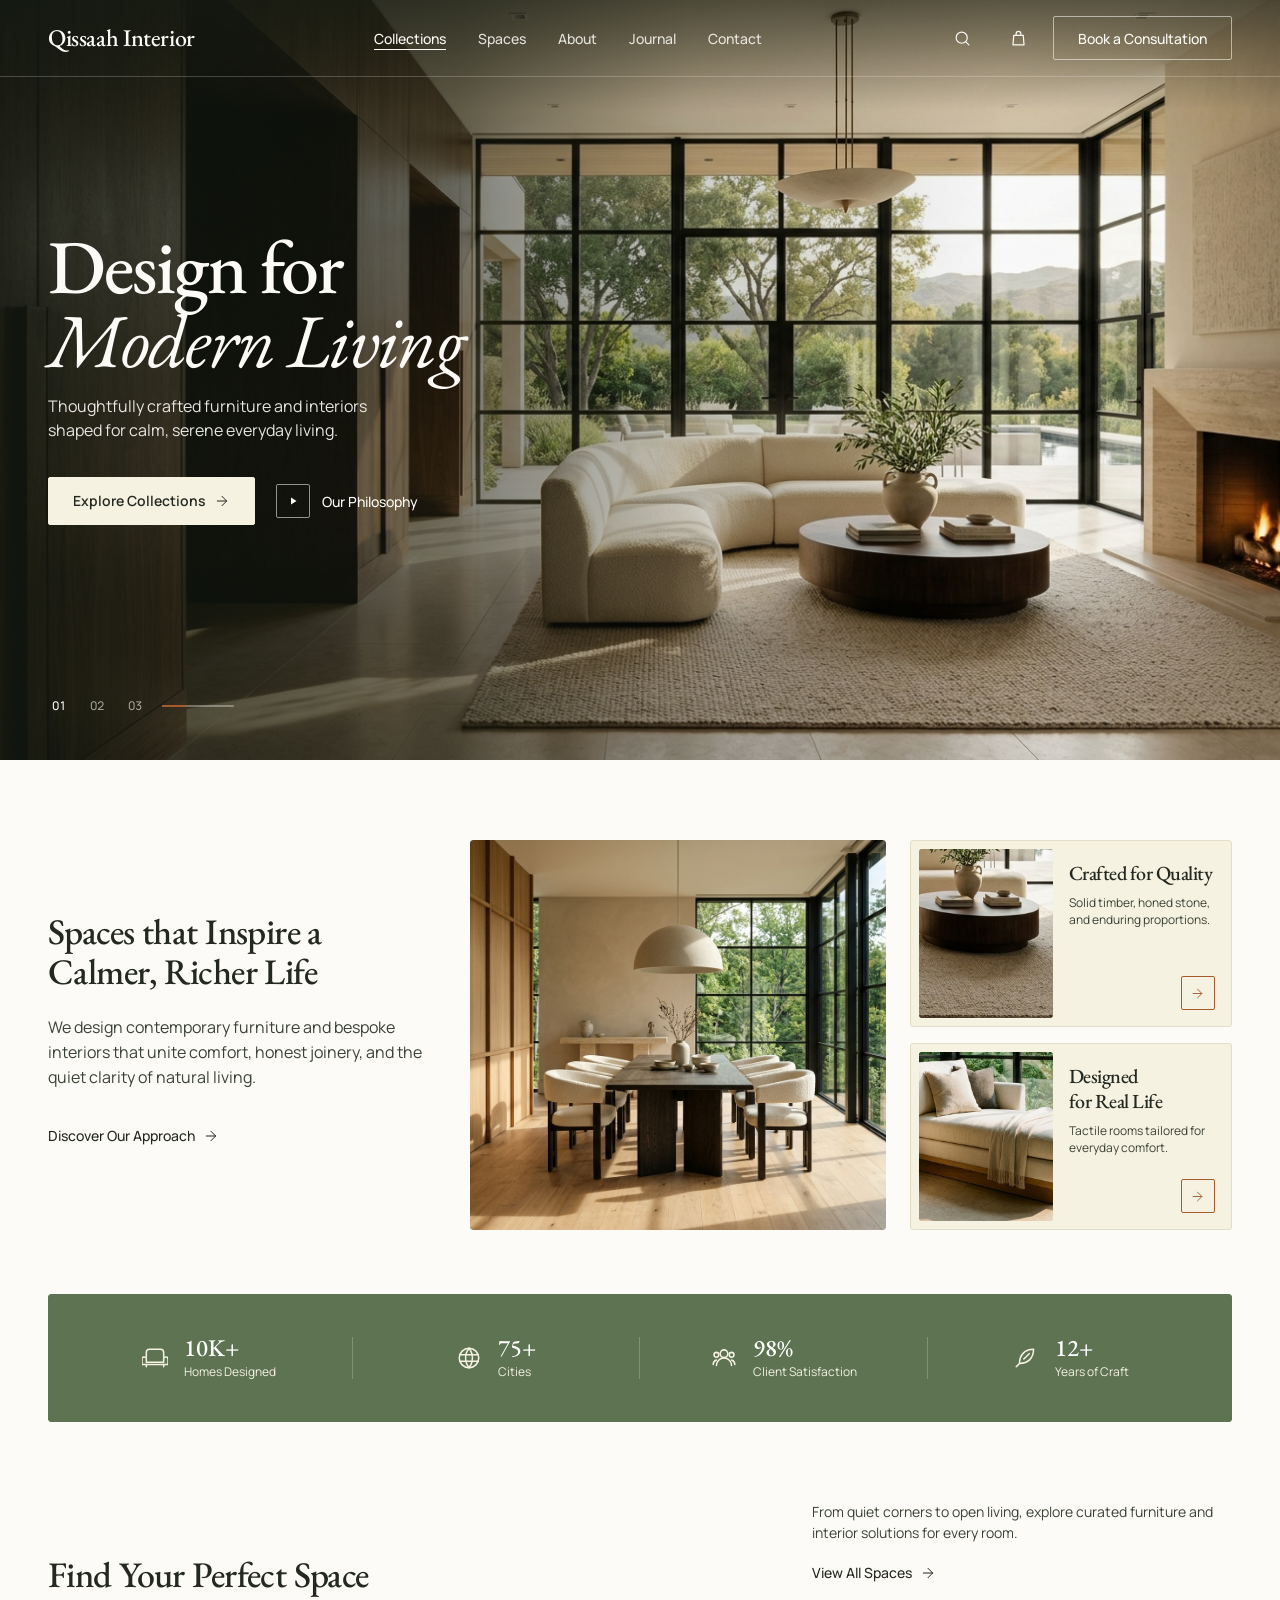
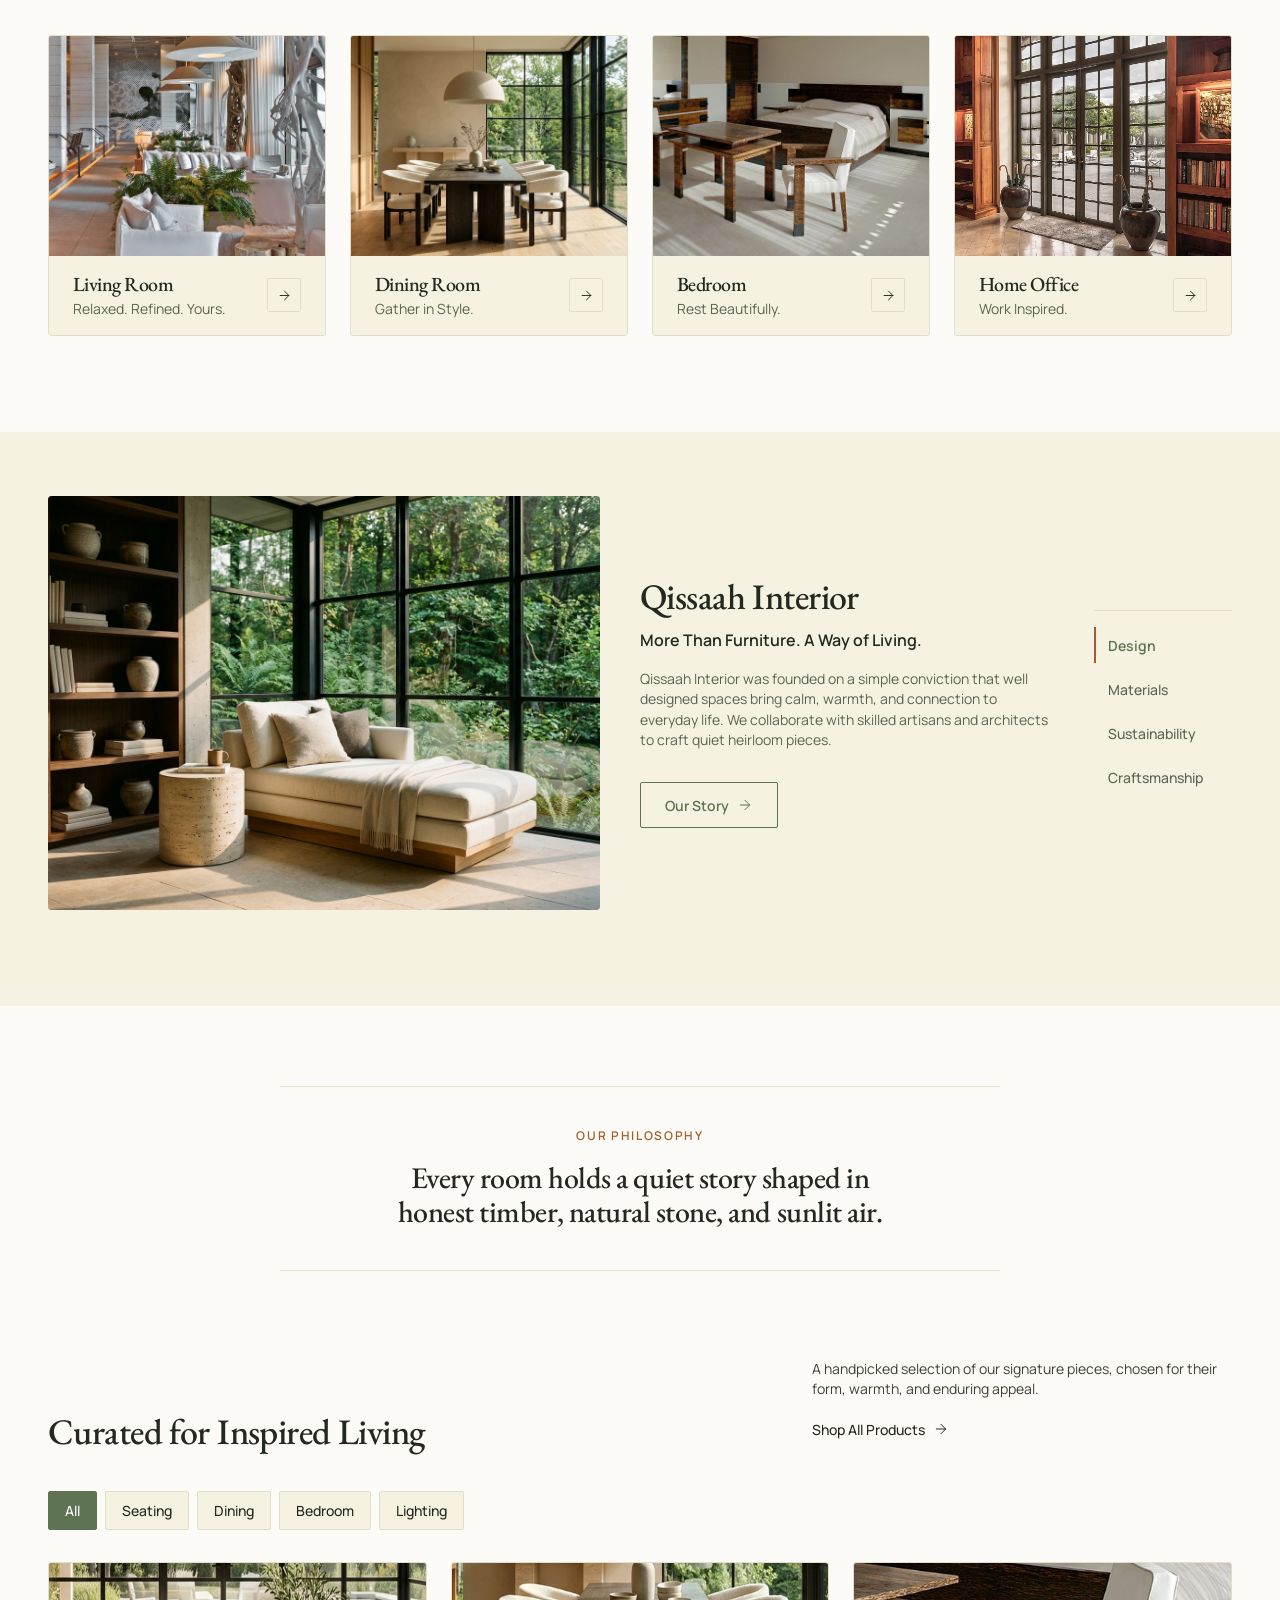
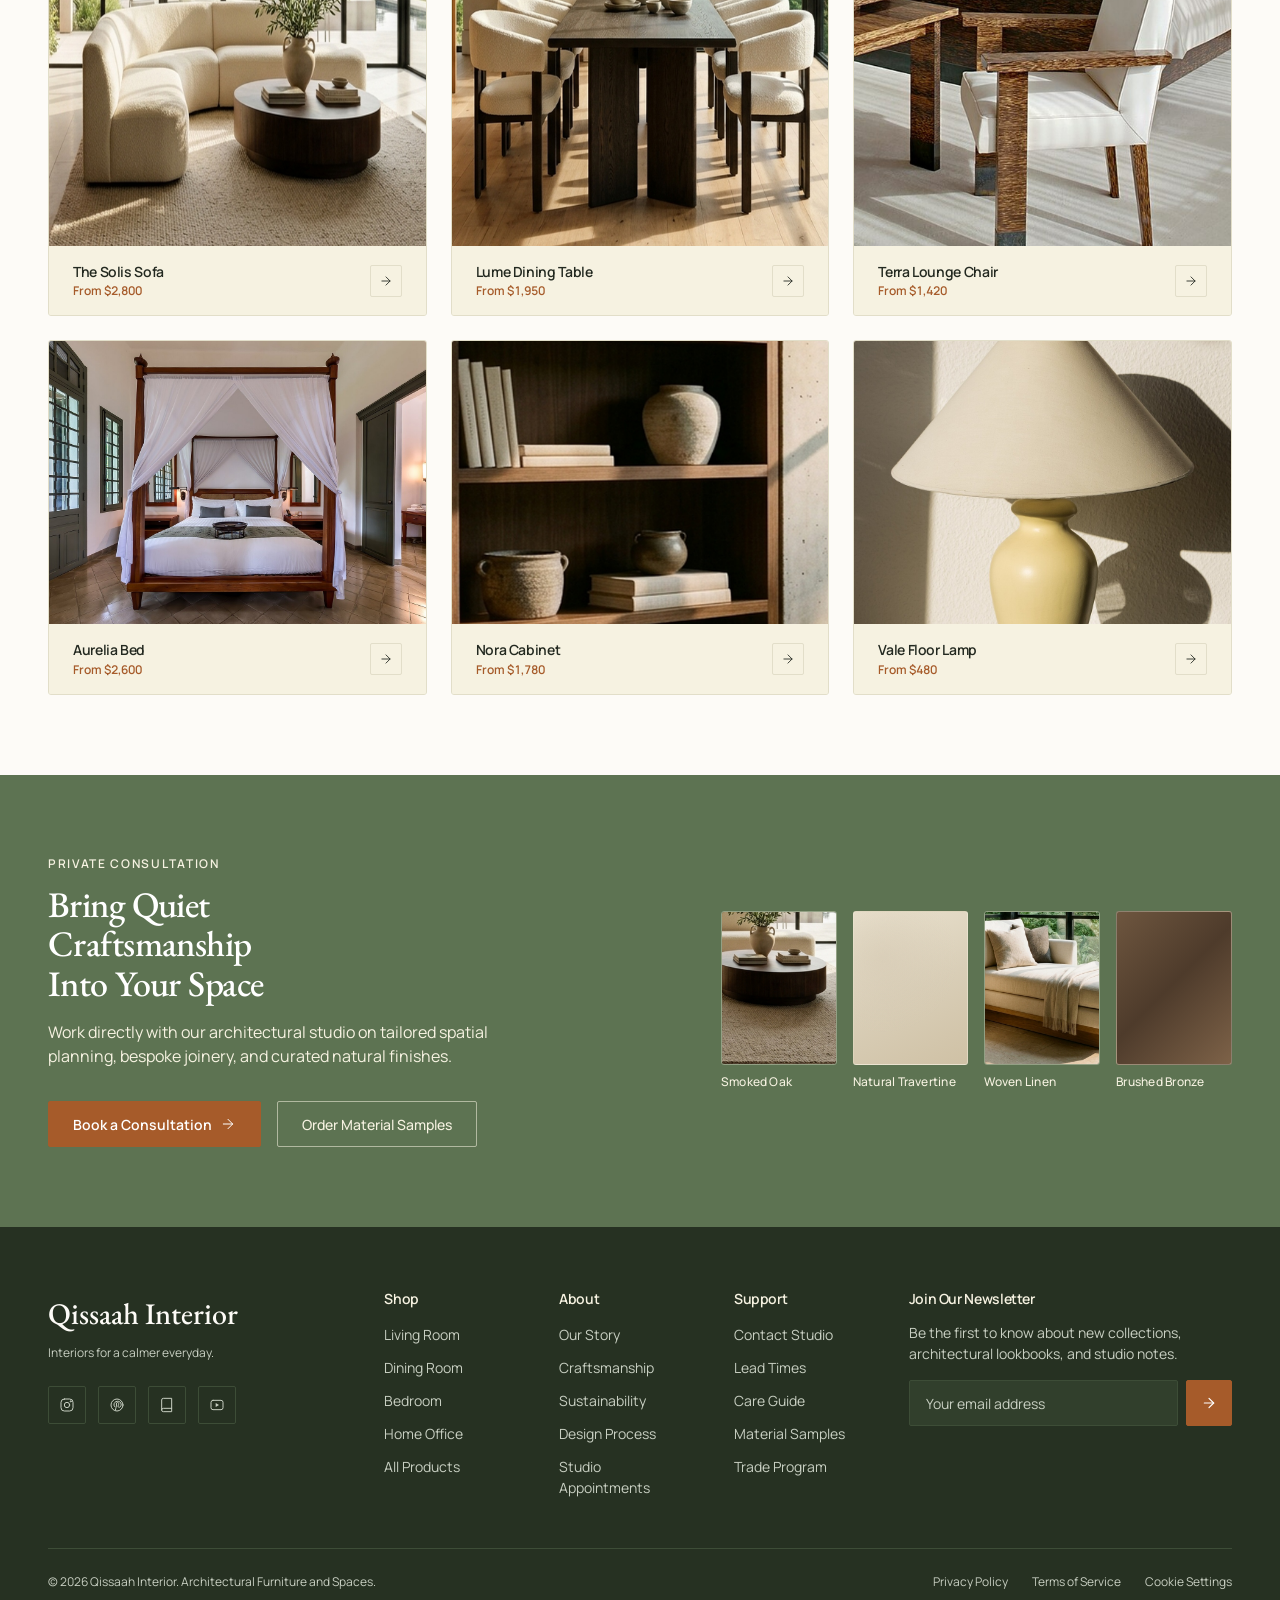
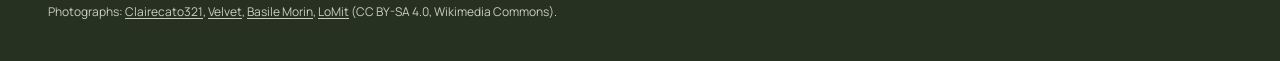
==== commit 7cd47484: "Redesign Qissaah Interior in Earthy Organic Modern theme with material palette banner" ====
--- a/index.html
+++ b/index.html
@@ -198,8 +198,8 @@
               <circle cx="12" cy="12" r="9"/><path d="M3.6 9h16.8"/><path d="M3.6 15h16.8"/><path d="M12 3a14.5 14.5 0 0 1 0 18"/><path d="M12 3a14.5 14.5 0 0 0 0 18"/>
             </svg>
             <div>
-              <span class="proof-item__value num" data-client-metric="countries">25+</span>
-              <span class="proof-item__label">Countries</span>
+              <span class="proof-item__value num" data-client-metric="cities">75+</span>
+              <span class="proof-item__label">Cities</span>
             </div>
           </div>
 
@@ -318,14 +318,14 @@
     <section class="story-section" id="about" aria-labelledby="story-heading">
       <div class="container story-grid">
         <figure class="story-media" data-slot="story-lounge" data-alt="Quiet reading corner beside sunlit glass windows" data-reveal style="--i: 0; margin: 0;">
-          <img src="./assets/images/story-lounge.jpg" width="1200" height="896" alt="Quiet architectural reading lounge with cream linen daybed and travertine side table beside forest windows" loading="lazy">
+          <img id="story-image" src="./assets/images/story-lounge.jpg" width="1200" height="896" alt="Quiet architectural reading lounge with cream linen daybed and travertine side table beside forest windows" loading="lazy">
         </figure>
 
         <div class="story-copy" data-reveal style="--i: 1;">
           <h2 class="heading-2 story-copy__title" id="story-heading">Qissaah Interior</h2>
           <p class="body-3 story-copy__lead" id="chapter-lead">More Than Furniture. A Way of Living.</p>
           <p class="body-6 story-copy__body" id="chapter-body">Qissaah Interior was founded on a simple conviction that well designed spaces bring calm, warmth, and connection to everyday life. We collaborate with skilled artisans and architects to craft quiet heirloom pieces.</p>
-          <button class="btn-outline-action button-sm" type="button" data-open-consultation>
+          <button class="btn-olive-outline button-sm" type="button" data-open-consultation>
             <span>Our Story</span>
             <svg width="16" height="16" viewBox="0 0 24 24" fill="none" stroke="currentColor" stroke-width="1.5" stroke-linecap="round" stroke-linejoin="round" aria-hidden="true">
               <path d="M5 12h14"/><path d="m12 5 7 7-7 7"/>
@@ -334,10 +334,10 @@
         </div>
 
         <div class="story-chapters" role="tablist" aria-label="Studio chapters" data-reveal style="--i: 2;">
-          <button class="chapter-btn" type="button" role="tab" aria-selected="true" data-chapter="people">People</button>
+          <button class="chapter-btn" type="button" role="tab" aria-selected="true" data-chapter="design">Design</button>
           <button class="chapter-btn" type="button" role="tab" aria-selected="false" data-chapter="materials">Materials</button>
           <button class="chapter-btn" type="button" role="tab" aria-selected="false" data-chapter="sustainability">Sustainability</button>
-          <button class="chapter-btn" type="button" role="tab" aria-selected="false" data-chapter="process">Our Process</button>
+          <button class="chapter-btn" type="button" role="tab" aria-selected="false" data-chapter="craftsmanship">Craftsmanship</button>
         </div>
       </div>
     </section>
@@ -345,7 +345,8 @@
     <!-- Mandatory Editorial Tagline Reveal Section (AI Design Skill B11) -->
     <section class="tagline-section" aria-label="Studio manifesto">
       <div class="container">
-        <div class="tagline-reveal">
+        <div class="tagline-reveal" data-reveal>
+          <p class="tagline-eyebrow">Our Philosophy</p>
           <h2 class="heading-3 tagline-reveal__text" id="tagline-reveal-text">Every room holds a quiet story shaped in honest timber, natural stone, and sunlit air.</h2>
         </div>
       </div>
@@ -379,6 +380,7 @@
           <article class="product-card" data-category="Seating" data-product-id="solis-sofa" data-reveal style="--i: 0;">
             <figure class="product-card__media" data-slot="prod-solis" data-alt="The Solis Sofa in natural cream linen" style="margin: 0;">
               <img src="./assets/images/prod-solis-sofa.jpg" width="1024" height="1024" alt="The Solis Sofa upholstered in natural cream linen in a sunlit room" loading="lazy">
+              <button class="product-card__quickview" type="button" data-quickview="solis-sofa">Quick View</button>
             </figure>
             <div class="product-card__body">
               <div>
@@ -396,6 +398,7 @@
           <article class="product-card" data-category="Dining" data-product-id="lume-table" data-reveal style="--i: 1;">
             <figure class="product-card__media" data-slot="prod-lume" data-alt="Lume Dining Table in smoked walnut" style="margin: 0;">
               <img src="./assets/images/prod-lume-table.jpg" width="1024" height="1024" alt="Lume Dining Table crafted from solid smoked dark oak with architectural fluted base" loading="lazy">
+              <button class="product-card__quickview" type="button" data-quickview="lume-table">Quick View</button>
             </figure>
             <div class="product-card__body">
               <div>
@@ -413,6 +416,7 @@
           <article class="product-card" data-category="Seating" data-product-id="terra-chair" data-reveal style="--i: 2;">
             <figure class="product-card__media" data-slot="prod-terra" data-alt="Terra Lounge Chair in saddle cognac velvet" style="margin: 0;">
               <img src="./assets/images/prod-terra-chair.jpg" width="1024" height="1024" alt="Terra Lounge Chair upholstered in warm cognac wool velvet" loading="lazy">
+              <button class="product-card__quickview" type="button" data-quickview="terra-chair">Quick View</button>
             </figure>
             <div class="product-card__body">
               <div>
@@ -430,6 +434,7 @@
           <article class="product-card" data-category="Bedroom" data-product-id="aurelia-bed" data-reveal style="--i: 3;">
             <figure class="product-card__media" data-slot="prod-aurelia" data-alt="Aurelia Bed in draped ivory linen" style="margin: 0;">
               <img src="./assets/images/prod-aurelia-bed.jpg" width="1200" height="900" alt="Aurelia Bed crafted in solid warm timber with draped ivory linen" loading="lazy">
+              <button class="product-card__quickview" type="button" data-quickview="aurelia-bed">Quick View</button>
             </figure>
             <div class="product-card__body">
               <div>
@@ -447,6 +452,7 @@
           <article class="product-card" data-category="Dining" data-product-id="nora-sideboard" data-reveal style="--i: 4;">
             <figure class="product-card__media" data-slot="prod-nora" data-alt="Nora Cabinet in solid walnut with stoneware vessels" style="margin: 0;">
               <img src="./assets/images/prod-nora-sideboard.jpg" width="960" height="960" alt="Nora architectural walnut shelving cabinet holding ceramic stoneware vessels" loading="lazy">
+              <button class="product-card__quickview" type="button" data-quickview="nora-sideboard">Quick View</button>
             </figure>
             <div class="product-card__body">
               <div>
@@ -464,6 +470,7 @@
           <article class="product-card" data-category="Lighting" data-product-id="vale-lamp" data-reveal style="--i: 5;">
             <figure class="product-card__media" data-slot="prod-vale" data-alt="Vale Floor Lamp in brushed bronze" style="margin: 0;">
               <img src="./assets/images/prod-vale-lamp.jpg" width="1024" height="1024" alt="Vale Floor Lamp with minimalist brushed bronze dome shade beside neutral drapery" loading="lazy">
+              <button class="product-card__quickview" type="button" data-quickview="vale-lamp">Quick View</button>
             </figure>
             <div class="product-card__body">
               <div>
@@ -477,6 +484,49 @@
               </button>
             </div>
           </article>
+        </div>
+      </div>
+    </section>
+
+    <!-- Section 7: Bespoke Consultation & Material Palette Banner -->
+    <section class="palette-banner" id="materials" aria-labelledby="palette-heading">
+      <div class="container palette-grid">
+        <div class="palette-copy" data-reveal style="--i: 0;">
+          <p class="palette-eyebrow">Private Consultation</p>
+          <h2 class="heading-2 palette-title" id="palette-heading">Bring Quiet Craftsmanship Into Your Space</h2>
+          <p class="body-3 palette-desc">Work directly with our architectural studio on tailored spatial planning, bespoke joinery, and curated natural finishes.</p>
+          <div class="palette-actions">
+            <button class="btn-terracotta button-md" type="button" data-open-consultation>
+              <span>Book a Consultation</span>
+              <svg width="16" height="16" viewBox="0 0 24 24" fill="none" stroke="currentColor" stroke-width="1.5" stroke-linecap="round" stroke-linejoin="round" aria-hidden="true">
+                <path d="M5 12h14"/><path d="m12 5 7 7-7 7"/>
+              </svg>
+            </button>
+            <button class="btn-cream-outline button-md" type="button" data-open-consultation="samples">Order Material Samples</button>
+          </div>
+        </div>
+
+        <div class="swatch-grid" data-reveal style="--i: 1;">
+          <div class="swatch-tile">
+            <div class="swatch-tile__surface swatch-tile__surface--oak">
+              <img src="./assets/images/craft-joinery.jpg" width="960" height="960" alt="Smoked Oak timber grain swatch" loading="lazy">
+            </div>
+            <span class="swatch-tile__label">Smoked Oak</span>
+          </div>
+          <div class="swatch-tile">
+            <div class="swatch-tile__surface swatch-tile__surface--travertine" aria-hidden="true"></div>
+            <span class="swatch-tile__label">Natural Travertine</span>
+          </div>
+          <div class="swatch-tile">
+            <div class="swatch-tile__surface swatch-tile__surface--linen">
+              <img src="./assets/images/detail-boucle.jpg" width="1024" height="1024" alt="Woven Linen upholstery swatch" loading="lazy">
+            </div>
+            <span class="swatch-tile__label">Woven Linen</span>
+          </div>
+          <div class="swatch-tile">
+            <div class="swatch-tile__surface swatch-tile__surface--bronze" aria-hidden="true"></div>
+            <span class="swatch-tile__label">Brushed Bronze</span>
+          </div>
         </div>
       </div>
     </section>
@@ -529,7 +579,7 @@
             <li><a href="#about">Our Story</a></li>
             <li><a href="#approach">Craftsmanship</a></li>
             <li><a href="#about" data-chapter-jump="sustainability">Sustainability</a></li>
-            <li><a href="#about" data-chapter-jump="process">Design Process</a></li>
+            <li><a href="#about" data-chapter-jump="craftsmanship">Design Process</a></li>
             <li><a href="#contact" data-open-consultation>Studio Appointments</a></li>
           </ul>
         </div>
--- a/styles/style.css
+++ b/styles/style.css
@@ -27,7 +27,7 @@
   top: var(--space-md);
 }
 
-/* Header Navigation — Transparent Overlay over Hero, Warm Alabaster on Scroll */
+/* Header Navigation — Transparent Overlay at Top, Warm Cream Frosted-Glass on Scroll (40px+) */
 .site-header {
   position: fixed;
   top: 0;
@@ -35,16 +35,20 @@
   right: 0;
   z-index: var(--z-sticky-nav);
   background-color: transparent;
+  backdrop-filter: blur(0px);
+  -webkit-backdrop-filter: blur(0px);
   color: var(--color-ivory);
   border-bottom: 1px solid var(--hero-nav-rule);
-  transition: background-color var(--dur-micro) var(--ease-out), color var(--dur-micro) var(--ease-out), border-color var(--dur-micro) var(--ease-out);
+  transition: all 0.3s ease;
 }
 
 .site-header.is-scrolled,
 .is-solid-header .site-header {
-  background-color: var(--color-paper);
-  color: var(--color-ink);
-  border-bottom-color: var(--color-rule);
+  background-color: rgba(246, 242, 225, 0.92);
+  backdrop-filter: blur(12px);
+  -webkit-backdrop-filter: blur(12px);
+  color: var(--text-primary);
+  border-bottom: 1px solid var(--border-subtle);
 }
 
 .nav-bar {
@@ -193,15 +197,16 @@
 
 .site-header.is-scrolled .btn-nav-outline,
 .is-solid-header .btn-nav-outline {
-  border-color: var(--color-rule);
-  color: var(--color-ink);
+  background-color: var(--accent-terracotta);
+  border-color: var(--accent-terracotta);
+  color: #FFFFFF;
 }
 
 .site-header.is-scrolled .btn-nav-outline:hover,
 .is-solid-header .btn-nav-outline:hover {
-  background-color: var(--color-ink);
-  border-color: var(--color-ink);
-  color: var(--color-ivory);
+  background-color: var(--accent-terracotta-hover);
+  border-color: var(--accent-terracotta-hover);
+  color: #FFFFFF;
 }
 
 .btn-nav-outline:active {
@@ -304,7 +309,7 @@
 .mobile-menu.is-open li:nth-child(5) .mobile-menu__link { transition-delay: 300ms; }
 
 /* Architectural Buttons */
-/* Inverted Warm Alabaster Primary Hero CTA (single primary focal anchor over dark walnut) */
+/* Inverted Warm Cream Primary Hero CTA (single primary focal anchor over dark walnut) */
 .btn-hero-primary {
   display: inline-flex;
   align-items: center;
@@ -312,20 +317,21 @@
   gap: var(--space-xs);
   min-height: 48px;
   padding: var(--space-xs) var(--space-lg);
-  border: 1px solid var(--color-ivory);
-  border-radius: var(--radius-control);
-  background-color: var(--color-ivory);
-  color: var(--color-ink);
+  border: 1px solid var(--bg-cream);
+  border-radius: var(--radius-control);
+  background-color: var(--bg-cream);
+  color: var(--text-primary);
   font-size: var(--text-sm);
   font-weight: 600;
   white-space: nowrap;
   cursor: pointer;
-  transition: background-color var(--dur-short) var(--ease-out), border-color var(--dur-short) var(--ease-out), transform var(--dur-micro) var(--ease-out);
+  transition: background-color var(--dur-short) var(--ease-out), border-color var(--dur-short) var(--ease-out), color var(--dur-short) var(--ease-out), transform var(--dur-micro) var(--ease-out);
 }
 
 .btn-hero-primary:hover {
-  background-color: var(--color-paper-2);
-  border-color: var(--color-paper-2);
+  background-color: var(--accent-terracotta);
+  border-color: var(--accent-terracotta);
+  color: #FFFFFF;
 }
 
 .btn-hero-primary:active {
@@ -425,9 +431,13 @@
   min-height: 44px;
   font-size: var(--text-sm);
   font-weight: 500;
-  color: var(--color-ink);
+  color: var(--text-primary);
   white-space: nowrap;
   transition: color var(--dur-micro) var(--ease-out);
+}
+
+.text-action:hover {
+  color: var(--accent-terracotta);
 }
 
 .text-action svg {
@@ -488,13 +498,13 @@
   opacity: 0;
 }
 
-/* Layered architectural scrim: smooth horizontal shadow across dark walnut + gentle top veil behind overlay header */
+/* Layered architectural scrim: smooth horizontal shadow across dark walnut + 110px top-down veil behind overlay header */
 .hero__scrim {
   position: absolute;
   inset: 0;
   z-index: 1;
   background:
-    linear-gradient(180deg, var(--hero-top-scrim) 0%, var(--hero-top-mid) 16%, transparent 34%),
+    linear-gradient(to bottom, rgba(20, 26, 18, 0.55) 0px, transparent 110px),
     linear-gradient(90deg, var(--hero-scrim-start) 0%, var(--hero-scrim-mid) 36%, var(--hero-scrim-soft) 54%, var(--hero-scrim-end) 78%);
   pointer-events: none;
 }
@@ -588,7 +598,7 @@
 .hero-pager__fill {
   position: absolute;
   inset: 0;
-  background-color: var(--color-ivory);
+  background-color: var(--accent-terracotta);
   transform-origin: left;
   transform: scaleX(0.333);
   transition: transform var(--dur-long) var(--ease-out);
@@ -598,6 +608,7 @@
 .intro-section {
   padding-top: var(--section-gap-s);
   padding-bottom: var(--space-4xl);
+  background-color: var(--bg-base);
 }
 
 .intro-grid {
@@ -647,22 +658,27 @@
   grid-template-columns: minmax(0, 1fr) minmax(0, 1.15fr);
   gap: var(--space-md);
   padding: var(--space-xs);
-  border: 1px solid var(--color-card-edge);
+  border: 1px solid var(--border-subtle);
   border-radius: var(--radius-card);
-  background-color: var(--color-paper-2);
+  background-color: var(--bg-cream);
   text-decoration: none;
   transition: background-color var(--dur-short) var(--ease-out), border-color var(--dur-short) var(--ease-out);
 }
 
+.highlight-card .square-arrow--outline {
+  border-color: var(--accent-terracotta);
+  color: var(--accent-terracotta);
+}
+
 .highlight-card:hover {
   background-color: var(--color-paper-3);
-  border-color: var(--color-muted);
+  border-color: var(--accent-terracotta);
 }
 
 .highlight-card:hover .square-arrow--outline {
-  background-color: var(--color-ink);
-  border-color: var(--color-ink);
-  color: var(--color-ivory);
+  background-color: var(--accent-terracotta);
+  border-color: var(--accent-terracotta);
+  color: #FFFFFF;
 }
 
 .highlight-card__media {
@@ -699,16 +715,17 @@
   padding-top: var(--space-xs);
 }
 
-/* Section 3: Studio Proof Bar */
+/* Section 3: Studio Proof Bar — Signature Moss Olive Banner */
 .proof-section {
   padding-bottom: var(--section-gap-s);
+  background-color: var(--bg-base);
 }
 
 .proof-strip {
   display: grid;
   grid-template-columns: repeat(4, minmax(0, 1fr));
-  background-color: var(--color-paper-2);
-  border: 1px solid var(--color-card-edge);
+  background-color: var(--brand-olive);
+  border: 1px solid var(--brand-olive);
   border-radius: var(--radius-card);
   padding: var(--space-xl) var(--space-md);
 }
@@ -729,11 +746,11 @@
   top: 16%;
   bottom: 16%;
   width: 1px;
-  background-color: var(--color-rule);
+  background-color: rgba(246, 242, 225, 0.24);
 }
 
 .proof-item__icon {
-  color: var(--color-ink-2);
+  color: var(--bg-cream);
   width: 26px;
   height: 26px;
 }
@@ -744,13 +761,13 @@
   font-size: var(--text-2xl);
   font-weight: 500;
   line-height: 1.1;
-  color: var(--color-ink);
+  color: #FFFFFF;
 }
 
 .proof-item__label {
   display: block;
   font-size: var(--text-xs);
-  color: var(--color-muted);
+  color: var(--bg-cream);
   margin-top: var(--space-3xs);
 }
 
@@ -779,6 +796,7 @@
 /* Section 4: Explore by Space */
 .spaces-section {
   padding-bottom: var(--section-gap);
+  background-color: var(--bg-base);
 }
 
 .spaces-grid {
@@ -790,28 +808,37 @@
 .space-card {
   display: flex;
   flex-direction: column;
-  background-color: var(--color-card);
+  background-color: var(--bg-cream);
   border-radius: var(--radius-card);
   overflow: hidden;
-  border: 1px solid var(--color-card-edge);
+  border: 1px solid var(--border-subtle);
   transition: border-color var(--dur-short) var(--ease-out), box-shadow var(--dur-short) var(--ease-out), transform var(--dur-short) var(--ease-out);
 }
 
 .space-card:hover {
-  border-color: var(--color-muted);
+  border-color: var(--accent-terracotta);
   box-shadow: var(--shadow-card);
   transform: translateY(-2px);
 }
 
 .space-card:hover .square-arrow--outline {
-  background-color: var(--color-ink);
-  border-color: var(--color-ink);
-  color: var(--color-ivory);
+  background-color: var(--accent-terracotta);
+  border-color: var(--accent-terracotta);
+  color: #FFFFFF;
 }
 
 .space-card__media {
   aspect-ratio: 4 / 3;
   min-height: 220px;
+  overflow: hidden;
+}
+
+.space-card__media img {
+  transition: transform var(--dur-long) var(--ease-out);
+}
+
+.space-card:hover .space-card__media img {
+  transform: scale(1.04);
 }
 
 .space-card__body {
@@ -820,6 +847,7 @@
   justify-content: space-between;
   gap: var(--space-md);
   padding: var(--space-md) var(--space-lg);
+  background-color: var(--bg-cream);
 }
 
 .space-card__title {
@@ -833,9 +861,9 @@
 
 /* Section 5: Brand Story Split + Interactive Chapters */
 .story-section {
-  padding-top: var(--space-3xl);
+  padding-top: var(--space-4xl);
   padding-bottom: var(--section-gap);
-  background-color: var(--color-paper-2);
+  background-color: var(--bg-cream);
 }
 
 .story-grid {
@@ -849,59 +877,94 @@
   aspect-ratio: 4 / 3;
   min-height: 400px;
   border-radius: var(--radius-card);
+  overflow: hidden;
 }
 
 .story-media img {
   border-radius: var(--radius-card);
+  transition: opacity var(--dur-short) var(--ease-out);
 }
 
 .story-copy__title {
-  color: var(--color-ink);
+  color: var(--text-primary);
   margin-bottom: var(--space-sm);
 }
 
 .story-copy__lead {
-  color: var(--color-ink);
+  color: var(--text-primary);
   font-weight: 600;
   margin-bottom: var(--space-md);
 }
 
 .story-copy__body {
-  color: var(--color-ink-2);
+  color: var(--text-muted);
   max-width: 46ch;
   margin-bottom: var(--space-xl);
 }
 
+.btn-olive-outline {
+  display: inline-flex;
+  align-items: center;
+  justify-content: center;
+  gap: var(--space-xs);
+  min-height: 46px;
+  padding: var(--space-xs) var(--space-lg);
+  border: 1px solid var(--brand-olive);
+  border-radius: var(--radius-control);
+  background-color: transparent;
+  color: var(--brand-olive);
+  font-size: var(--text-sm);
+  font-weight: 600;
+  white-space: nowrap;
+  cursor: pointer;
+  transition: background-color var(--dur-short) var(--ease-out), color var(--dur-short) var(--ease-out), transform var(--dur-micro) var(--ease-out);
+}
+
+.btn-olive-outline:hover {
+  background-color: var(--brand-olive);
+  color: #FFFFFF;
+}
+
+.btn-olive-outline svg {
+  transition: transform var(--dur-short) var(--ease-out);
+}
+
+.btn-olive-outline:hover svg {
+  transform: translateX(4px);
+}
+
 .story-chapters {
   display: flex;
   flex-direction: column;
-  align-items: flex-start;
+  align-items: stretch;
   gap: var(--space-xs);
   padding-top: var(--space-md);
-  border-top: 1px solid var(--color-ink);
+  border-top: 1px solid var(--border-subtle);
 }
 
 .chapter-btn {
   display: inline-flex;
   align-items: center;
   min-height: 36px;
-  padding: var(--space-2xs) 0;
+  padding: var(--space-2xs) 0 var(--space-2xs) var(--space-sm);
   border: 0;
+  border-left: 2px solid transparent;
   background-color: transparent;
-  color: var(--color-muted);
+  color: var(--text-muted);
   font-size: var(--text-sm);
   font-weight: 500;
   text-align: left;
   cursor: pointer;
-  transition: color var(--dur-micro) var(--ease-out);
-}
-
-.chapter-btn:hover,
+  transition: color var(--dur-micro) var(--ease-out), border-color var(--dur-micro) var(--ease-out);
+}
+
+.chapter-btn:hover {
+  color: var(--text-primary);
+}
+
 .chapter-btn[aria-selected="true"] {
-  color: var(--color-ink);
-}
-
-.chapter-btn[aria-selected="true"] {
+  border-left-color: var(--accent-terracotta);
+  color: var(--brand-olive);
   font-weight: 600;
 }
 
@@ -909,12 +972,26 @@
 .tagline-section {
   padding-top: var(--section-gap-s);
   padding-bottom: var(--space-3xl);
+  background-color: var(--bg-base);
 }
 
 .tagline-reveal {
-  max-width: 680px;
+  max-width: 720px;
   margin-inline: auto;
   text-align: center;
+  padding-block: var(--space-2xl);
+  border-top: 1px solid var(--border-subtle);
+  border-bottom: 1px solid var(--border-subtle);
+}
+
+.tagline-eyebrow {
+  font-family: var(--font-body);
+  font-size: var(--text-xs);
+  font-weight: 600;
+  letter-spacing: 0.14em;
+  text-transform: uppercase;
+  color: var(--accent-terracotta);
+  margin-bottom: var(--space-md);
 }
 
 .tagline-reveal__text {
@@ -940,6 +1017,7 @@
 .curated-section {
   padding-top: var(--space-2xl);
   padding-bottom: var(--section-gap-s);
+  background-color: var(--bg-base);
 }
 
 .filter-pills {
@@ -952,10 +1030,10 @@
 .filter-pill {
   min-height: 38px;
   padding: var(--space-xs) var(--space-md);
-  border: 1px solid var(--color-rule);
-  border-radius: var(--radius-control);
-  background-color: transparent;
-  color: var(--color-ink-2);
+  border: 1px solid var(--border-subtle);
+  border-radius: var(--radius-control);
+  background-color: var(--bg-cream);
+  color: var(--text-primary);
   font-size: var(--text-sm);
   font-weight: 500;
   cursor: pointer;
@@ -963,47 +1041,89 @@
 }
 
 .filter-pill:hover {
-  border-color: var(--color-ink);
-  color: var(--color-ink);
+  border-color: var(--accent-terracotta);
+  color: var(--accent-terracotta);
 }
 
 .filter-pill[aria-pressed="true"] {
-  background-color: var(--color-ink);
-  border-color: var(--color-ink);
-  color: var(--color-ivory);
+  background-color: var(--brand-olive);
+  border-color: var(--brand-olive);
+  color: #FFFFFF;
 }
 
 .products-grid {
   display: grid;
-  grid-template-columns: repeat(6, minmax(0, 1fr));
-  gap: var(--space-md);
+  grid-template-columns: repeat(3, minmax(0, 1fr));
+  gap: var(--gap-columns);
 }
 
 .product-card {
   display: flex;
   flex-direction: column;
-  background-color: var(--color-card);
-  border: 1px solid var(--color-card-edge);
+  background-color: var(--bg-cream);
+  border: 1px solid var(--border-subtle);
   border-radius: var(--radius-card);
   overflow: hidden;
   transition: border-color var(--dur-short) var(--ease-out), box-shadow var(--dur-short) var(--ease-out), transform var(--dur-short) var(--ease-out);
 }
 
 .product-card:hover {
-  border-color: var(--color-muted);
+  border-color: var(--accent-terracotta);
   box-shadow: var(--shadow-card);
   transform: translateY(-2px);
 }
 
 .product-card:hover .square-arrow--outline {
-  background-color: var(--color-ink);
-  border-color: var(--color-ink);
-  color: var(--color-ivory);
+  background-color: var(--accent-terracotta);
+  border-color: var(--accent-terracotta);
+  color: #FFFFFF;
 }
 
 .product-card__media {
-  aspect-ratio: 1 / 1;
-  min-height: 180px;
+  position: relative;
+  aspect-ratio: 4 / 3;
+  min-height: 240px;
+  overflow: hidden;
+}
+
+.product-card__media img {
+  transition: transform var(--dur-long) var(--ease-out);
+}
+
+.product-card:hover .product-card__media img {
+  transform: scale(1.04);
+}
+
+.product-card__quickview {
+  position: absolute;
+  left: 50%;
+  bottom: var(--space-md);
+  transform: translate(-50%, 8px);
+  opacity: 0;
+  padding: var(--space-xs) var(--space-md);
+  border: 1px solid var(--border-subtle);
+  border-radius: var(--radius-control);
+  background-color: var(--bg-cream);
+  color: var(--text-primary);
+  font-size: var(--text-xs);
+  font-weight: 600;
+  letter-spacing: 0.04em;
+  text-transform: uppercase;
+  cursor: pointer;
+  white-space: nowrap;
+  transition: opacity var(--dur-short) var(--ease-out), transform var(--dur-short) var(--ease-out), background-color var(--dur-micro) var(--ease-out), color var(--dur-micro) var(--ease-out);
+}
+
+.product-card:hover .product-card__quickview,
+.product-card:focus-within .product-card__quickview {
+  opacity: 1;
+  transform: translate(-50%, 0);
+}
+
+.product-card__quickview:hover {
+  background-color: var(--accent-terracotta);
+  border-color: var(--accent-terracotta);
+  color: #FFFFFF;
 }
 
 .product-card__body {
@@ -1011,29 +1131,170 @@
   align-items: center;
   justify-content: space-between;
   gap: var(--space-xs);
-  padding: var(--space-sm);
+  padding: var(--space-md) var(--space-lg);
+  background-color: var(--bg-cream);
 }
 
 .product-card__body .square-arrow {
-  width: 30px;
-  height: 30px;
+  width: 32px;
+  height: 32px;
 }
 
 .product-card__title {
-  color: var(--color-ink);
+  color: var(--text-primary);
   font-weight: 600;
   white-space: nowrap;
   margin-bottom: var(--space-3xs);
 }
 
 .product-card__price {
-  color: var(--color-muted);
-}
-
-/* Section 7: Footer Mast */
+  color: var(--accent-terracotta);
+  font-weight: 600;
+}
+
+/* Section 7: Bespoke Consultation & Material Palette Banner */
+.palette-banner {
+  background-color: var(--brand-olive);
+  color: #FFFFFF;
+  padding-block: var(--section-gap-s);
+}
+
+.palette-grid {
+  display: grid;
+  grid-template-columns: minmax(0, 1.1fr) minmax(0, 0.9fr);
+  gap: var(--space-3xl);
+  align-items: center;
+}
+
+.palette-eyebrow {
+  font-size: var(--text-xs);
+  font-weight: 600;
+  letter-spacing: 0.14em;
+  text-transform: uppercase;
+  color: var(--bg-cream);
+  margin-bottom: var(--space-sm);
+}
+
+.palette-title {
+  color: #FFFFFF;
+  max-width: 18ch;
+  margin-bottom: var(--space-md);
+}
+
+.palette-desc {
+  color: var(--bg-cream);
+  max-width: 44ch;
+  margin-bottom: var(--space-xl);
+}
+
+.palette-actions {
+  display: flex;
+  flex-wrap: wrap;
+  align-items: center;
+  gap: var(--space-md);
+}
+
+.btn-terracotta {
+  display: inline-flex;
+  align-items: center;
+  justify-content: center;
+  gap: var(--space-xs);
+  min-height: 46px;
+  padding: var(--space-xs) var(--space-lg);
+  border: 1px solid var(--accent-terracotta);
+  border-radius: var(--radius-control);
+  background-color: var(--accent-terracotta);
+  color: #FFFFFF;
+  font-size: var(--text-sm);
+  font-weight: 600;
+  white-space: nowrap;
+  cursor: pointer;
+  transition: background-color var(--dur-short) var(--ease-out), border-color var(--dur-short) var(--ease-out), transform var(--dur-micro) var(--ease-out);
+}
+
+.btn-terracotta:hover {
+  background-color: var(--accent-terracotta-hover);
+  border-color: var(--accent-terracotta-hover);
+}
+
+.btn-terracotta svg {
+  transition: transform var(--dur-short) var(--ease-out);
+}
+
+.btn-terracotta:hover svg {
+  transform: translateX(4px);
+}
+
+.btn-cream-outline {
+  display: inline-flex;
+  align-items: center;
+  justify-content: center;
+  min-height: 46px;
+  padding: var(--space-xs) var(--space-lg);
+  border: 1px solid rgba(246, 242, 225, 0.55);
+  border-radius: var(--radius-control);
+  background-color: transparent;
+  color: var(--bg-cream);
+  font-size: var(--text-sm);
+  font-weight: 500;
+  white-space: nowrap;
+  cursor: pointer;
+  transition: background-color var(--dur-short) var(--ease-out), border-color var(--dur-short) var(--ease-out), color var(--dur-short) var(--ease-out);
+}
+
+.btn-cream-outline:hover {
+  background-color: var(--bg-cream);
+  border-color: var(--bg-cream);
+  color: var(--text-primary);
+}
+
+.swatch-grid {
+  display: grid;
+  grid-template-columns: repeat(4, minmax(0, 1fr));
+  gap: var(--space-md);
+}
+
+.swatch-tile {
+  display: flex;
+  flex-direction: column;
+  gap: var(--space-xs);
+}
+
+.swatch-tile__surface {
+  aspect-ratio: 3 / 4;
+  border-radius: var(--radius-card);
+  border: 1px solid rgba(246, 242, 225, 0.35);
+  overflow: hidden;
+}
+
+.swatch-tile__surface img {
+  width: 100%;
+  height: 100%;
+  object-fit: cover;
+}
+
+.swatch-tile__surface--travertine {
+  background:
+    radial-gradient(circle at 25% 30%, rgba(212, 200, 178, 0.55), transparent 55%),
+    linear-gradient(155deg, #EAE2CF 0%, #D9CEB7 52%, #CFC1A5 100%);
+}
+
+.swatch-tile__surface--bronze {
+  background:
+    linear-gradient(135deg, #6E563F 0%, #4E3B2B 48%, #7D6248 100%);
+}
+
+.swatch-tile__label {
+  font-size: var(--text-xs);
+  font-weight: 500;
+  color: var(--bg-cream);
+  letter-spacing: 0.02em;
+}
+
+/* Section 8: Footer Mast — Deep Forest-Olive */
 .site-footer {
-  background-color: var(--color-obsidian);
-  color: var(--color-ivory);
+  background-color: var(--brand-olive-dark);
+  color: var(--bg-cream);
   padding-top: var(--space-4xl);
   padding-bottom: var(--space-2xl);
 }
@@ -1088,7 +1349,7 @@
   font-family: var(--font-body);
   font-size: var(--text-sm);
   font-weight: 600;
-  color: var(--color-ivory);
+  color: var(--bg-cream);
   margin-bottom: var(--space-md);
 }
 
@@ -1104,12 +1365,12 @@
   display: inline-block;
   padding: var(--space-3xs) 0;
   font-size: var(--text-sm);
-  color: var(--color-ivory-muted);
+  color: #C8CFC2;
   transition: color var(--dur-micro) var(--ease-out);
 }
 
 .footer-list a:hover {
-  color: var(--color-ivory);
+  color: var(--accent-terracotta);
 }
 
 .newsletter-copy {
@@ -1158,16 +1419,17 @@
   width: 46px;
   height: 46px;
   flex-shrink: 0;
-  border: 1px solid var(--color-ivory);
-  border-radius: var(--radius-control);
-  background-color: var(--color-ivory);
-  color: var(--color-obsidian);
+  border: 1px solid var(--accent-terracotta);
+  border-radius: var(--radius-control);
+  background-color: var(--accent-terracotta);
+  color: #FFFFFF;
   cursor: pointer;
-  transition: background-color var(--dur-micro) var(--ease-out), transform var(--dur-micro) var(--ease-out);
+  transition: background-color var(--dur-micro) var(--ease-out), border-color var(--dur-micro) var(--ease-out), transform var(--dur-micro) var(--ease-out);
 }
 
 .newsletter-submit:hover {
-  background-color: var(--color-paper-2);
+  background-color: var(--accent-terracotta-hover);
+  border-color: var(--accent-terracotta-hover);
 }
 
 .newsletter-submit:active {
@@ -1466,6 +1728,13 @@
   .menu-toggle {
     display: inline-flex;
   }
+  .products-grid {
+    grid-template-columns: repeat(2, minmax(0, 1fr));
+  }
+  .palette-grid {
+    grid-template-columns: minmax(0, 1fr);
+    gap: var(--space-xl);
+  }
   .spaces-grid {
     grid-template-columns: repeat(2, minmax(0, 1fr));
   }
@@ -1484,6 +1753,15 @@
     flex-direction: row;
     flex-wrap: wrap;
     gap: var(--space-md);
+  }
+  .chapter-btn {
+    padding: var(--space-xs) var(--space-2xs);
+    border-left: 0;
+    border-top: 2px solid transparent;
+  }
+  .chapter-btn[aria-selected="true"] {
+    border-left-color: transparent;
+    border-top-color: var(--accent-terracotta);
   }
   .footer-grid {
     grid-template-columns: repeat(2, minmax(0, 1fr));
@@ -1495,10 +1773,11 @@
   .intro-highlights,
   .spaces-grid,
   .proof-strip,
+  .products-grid,
   .footer-grid {
     grid-template-columns: minmax(0, 1fr);
   }
-  .products-grid {
+  .swatch-grid {
     grid-template-columns: repeat(2, minmax(0, 1fr));
   }
   .proof-item {
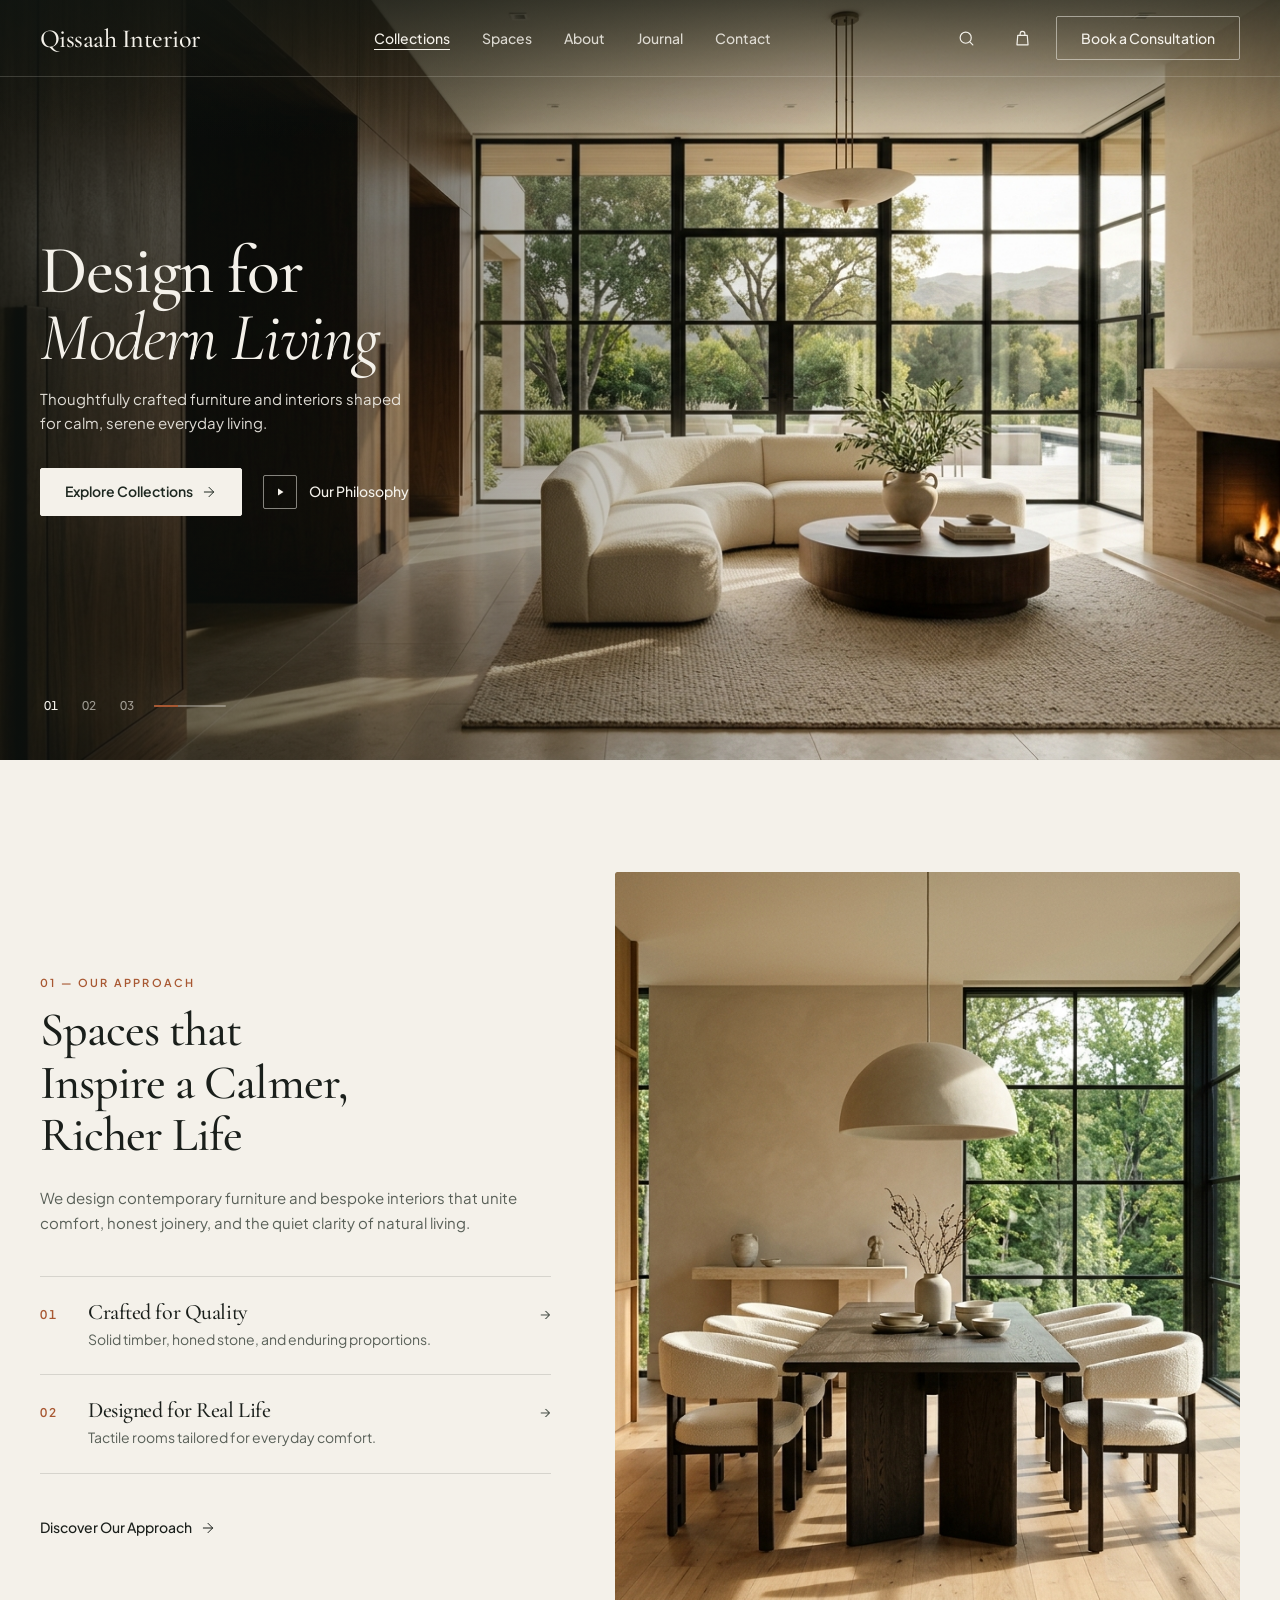
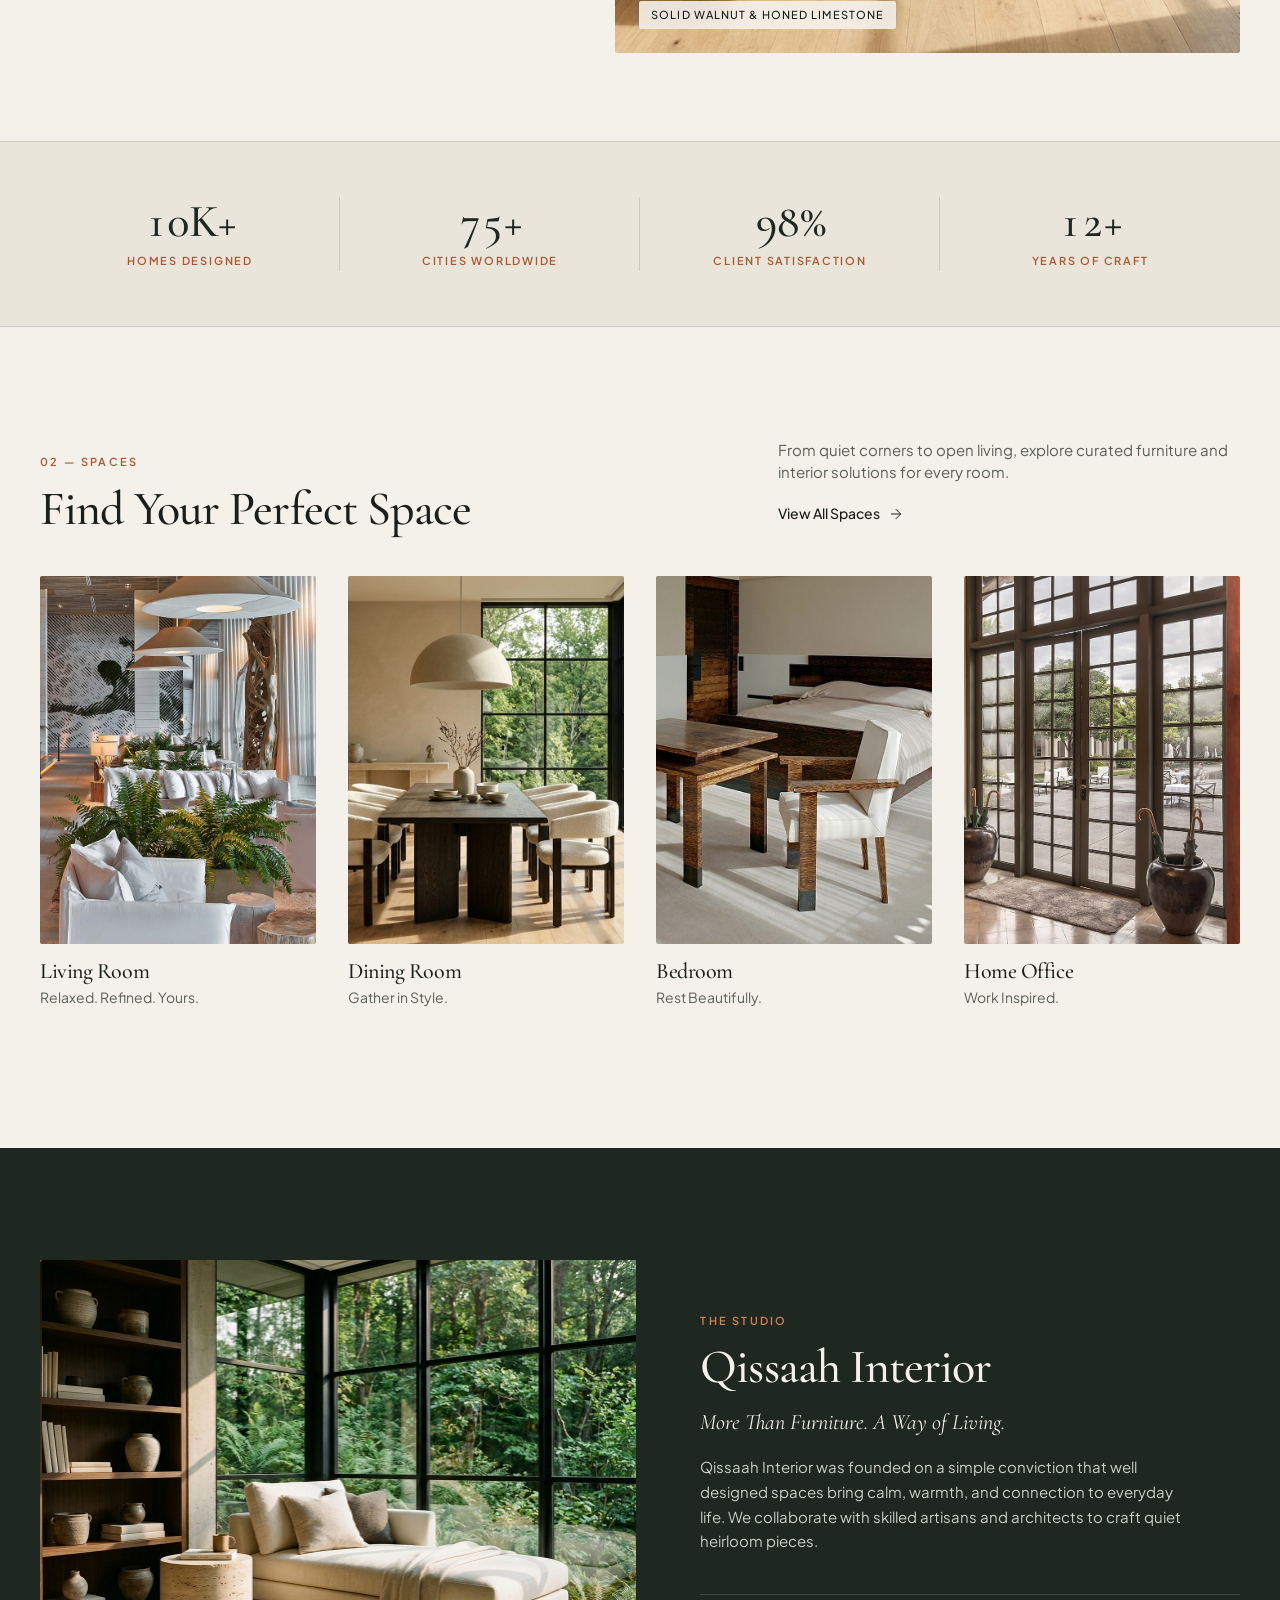
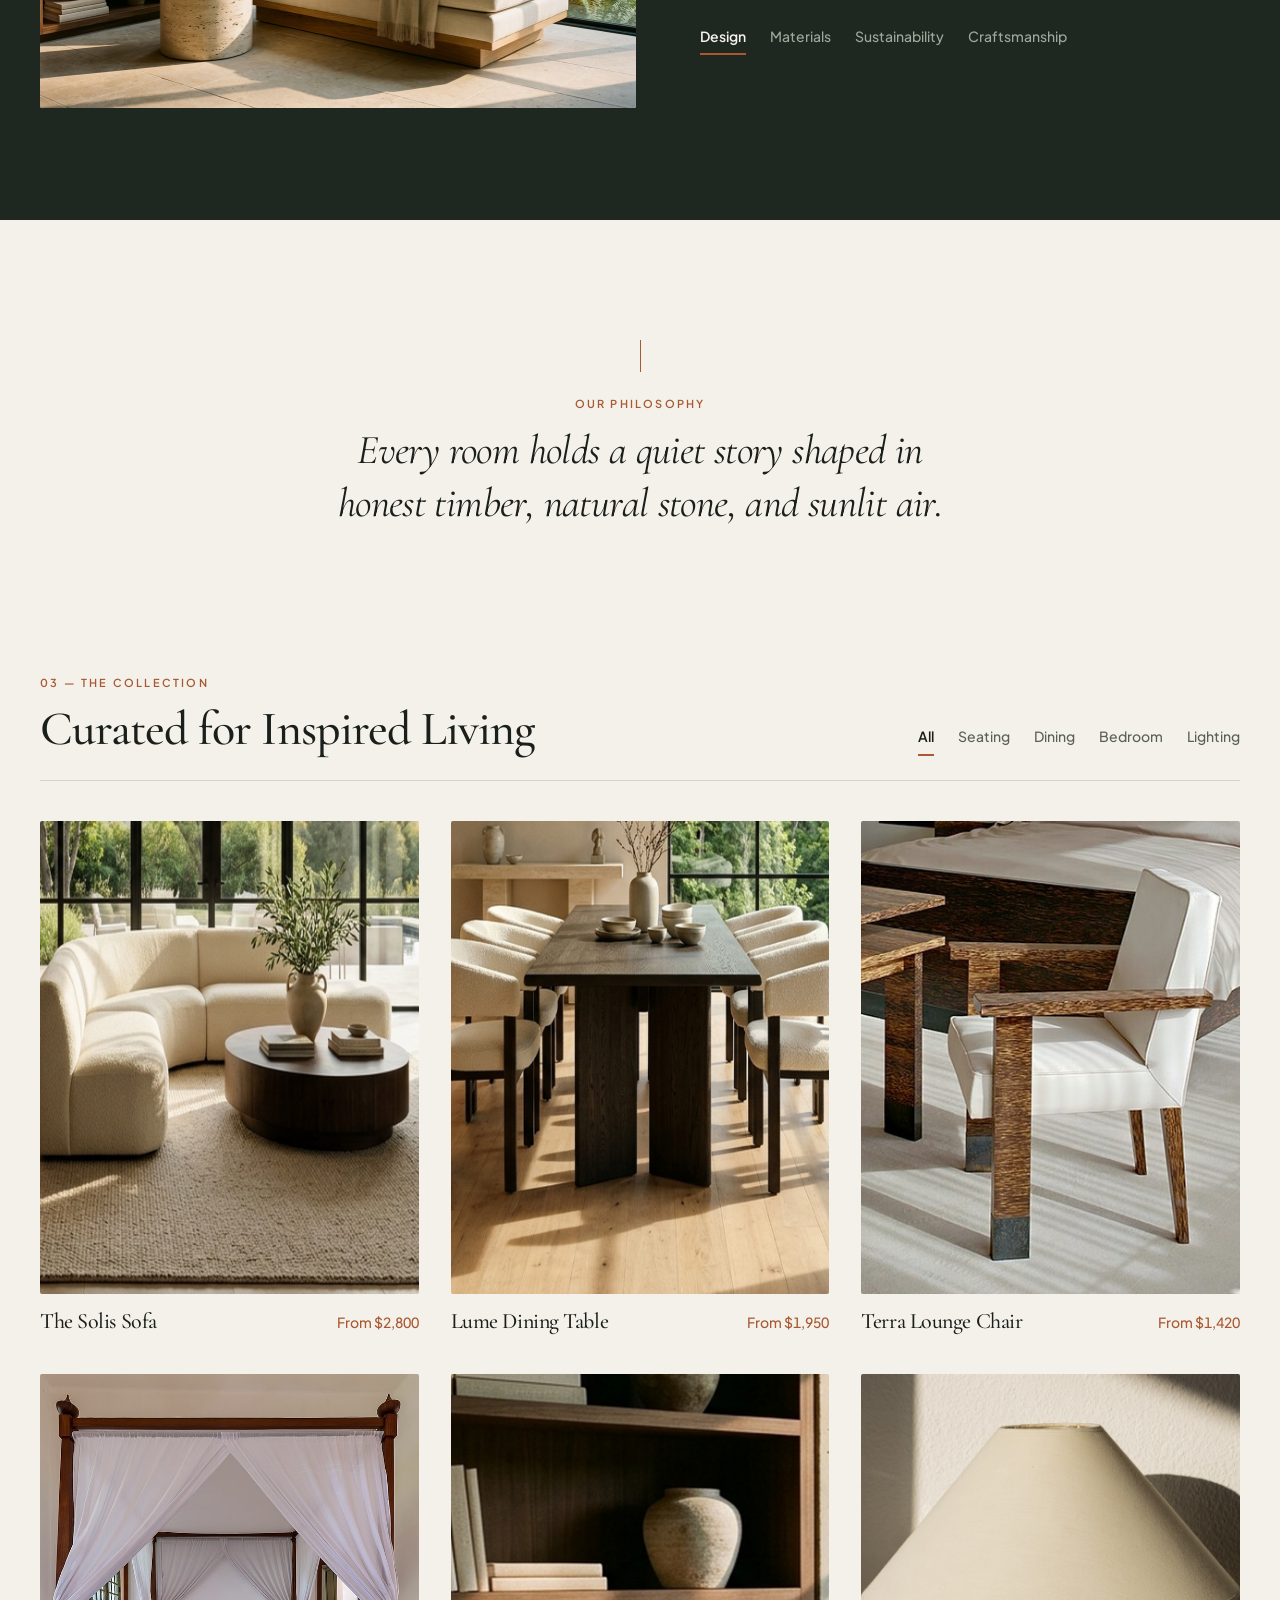
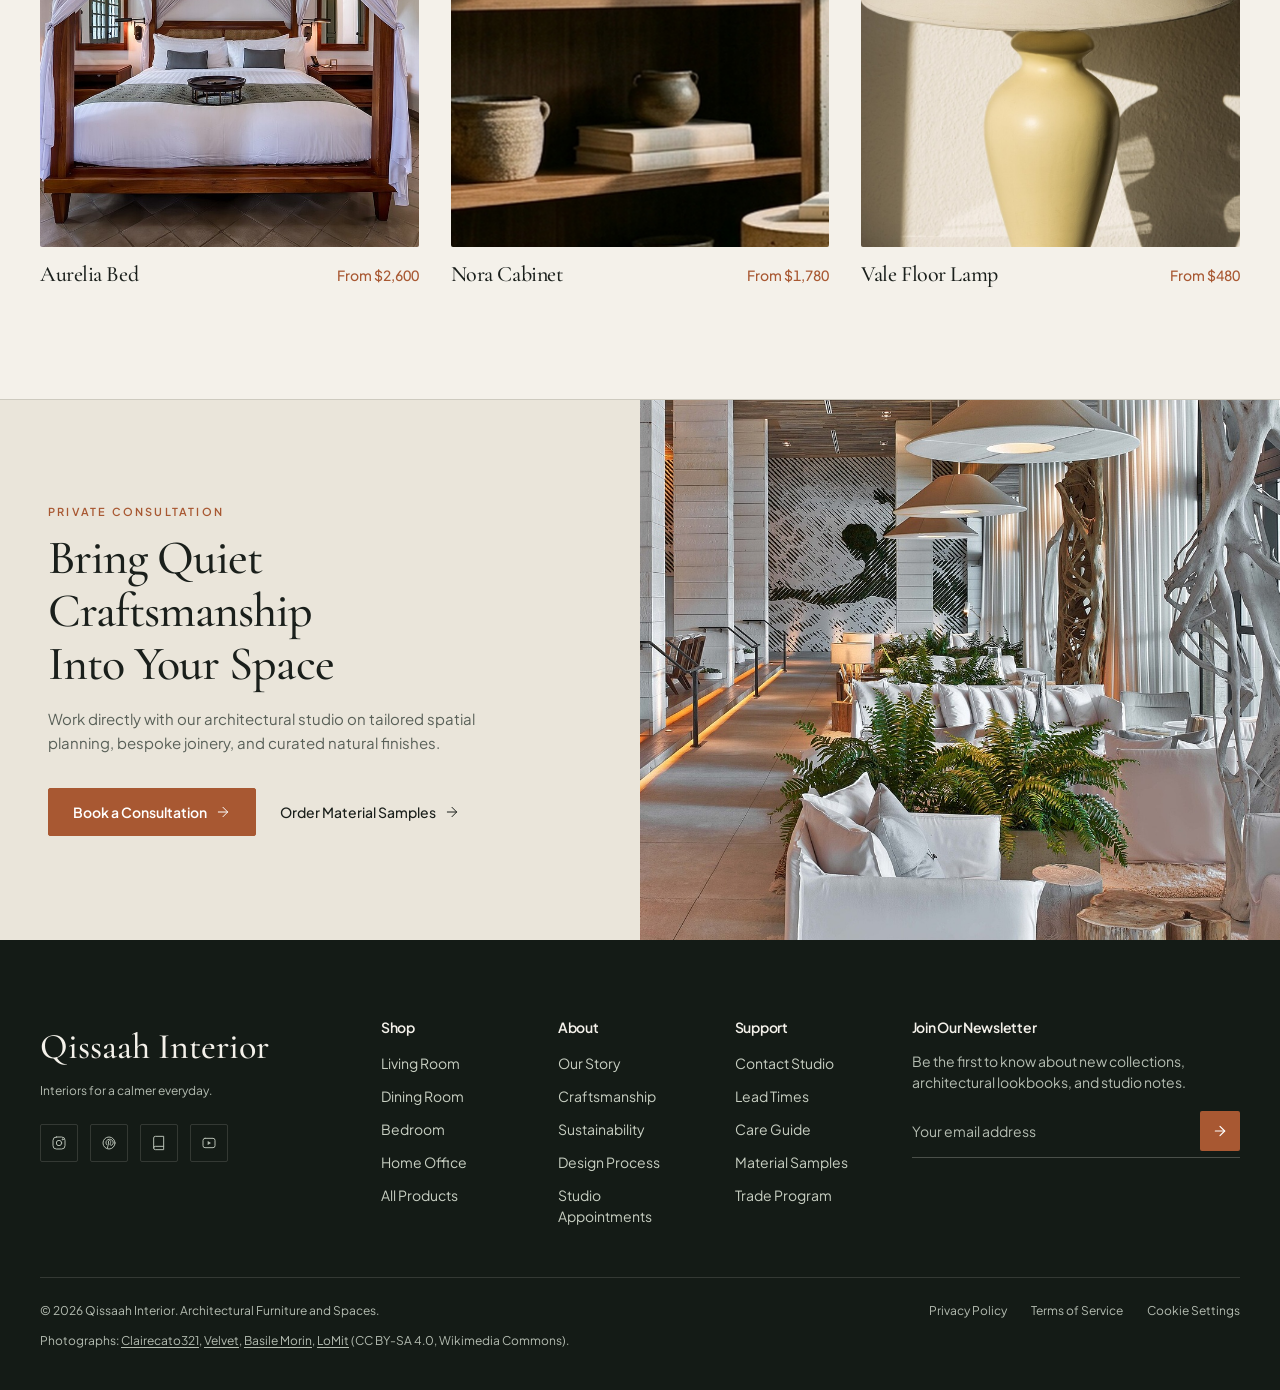
==== commit 6fe44eb4: "Elevate Qissaah Interior to architectural editorial gallery layout with deep olive and travertine pa" ====
--- a/index.html
+++ b/index.html
@@ -13,7 +13,7 @@
   <script>document.documentElement.classList.add('js');</script>
   <link rel="preconnect" href="https://fonts.googleapis.com">
   <link rel="preconnect" href="https://fonts.gstatic.com" crossorigin>
-  <link href="https://fonts.googleapis.com/css2?family=EB+Garamond:ital,wght@0,400;0,500;1,400&family=Manrope:wght@400;500;600&display=swap" rel="stylesheet">
+  <link href="https://fonts.googleapis.com/css2?family=Cormorant+Garamond:ital,wght@0,400;0,500;0,600;1,400;1,500&family=Plus+Jakarta+Sans:wght@400;500;600&display=swap" rel="stylesheet">
   <link rel="stylesheet" href="./styles/style.css">
 </head>
 <body>
@@ -119,12 +119,34 @@
       </div>
     </section>
 
-    <!-- Section 2: Editorial Overview & Asymmetric Collage -->
+    <!-- Section 2: Asymmetric 2-Column Editorial Spread -->
     <section class="intro-section" id="approach" aria-labelledby="approach-heading">
       <div class="container intro-grid">
         <div class="intro-copy" data-reveal style="--i: 0;">
+          <p class="eyebrow">01 — Our Approach</p>
           <h2 class="heading-2 intro-copy__title" id="approach-heading">Spaces that Inspire a Calmer, Richer Life</h2>
-          <p class="body-3 intro-copy__body">We design contemporary furniture and bespoke interiors that unite comfort, honest joinery, and the quiet clarity of natural living.</p>
+          <p class="intro-copy__body">We design contemporary furniture and bespoke interiors that unite comfort, honest joinery, and the quiet clarity of natural living.</p>
+
+          <div class="intro-pillars">
+            <a class="intro-pillar" href="#collections" data-filter-jump="Dining">
+              <span class="intro-pillar__num num">01</span>
+              <div class="intro-pillar__text">
+                <h3 class="intro-pillar__title">Crafted for Quality</h3>
+                <p class="intro-pillar__desc">Solid timber, honed stone, and enduring proportions.</p>
+              </div>
+              <span class="intro-pillar__arrow" aria-hidden="true">→</span>
+            </a>
+
+            <a class="intro-pillar" href="#collections" data-filter-jump="Seating">
+              <span class="intro-pillar__num num">02</span>
+              <div class="intro-pillar__text">
+                <h3 class="intro-pillar__title">Designed for Real Life</h3>
+                <p class="intro-pillar__desc">Tactile rooms tailored for everyday comfort.</p>
+              </div>
+              <span class="intro-pillar__arrow" aria-hidden="true">→</span>
+            </a>
+          </div>
+
           <a class="text-action" href="#about">
             <span>Discover Our Approach</span>
             <svg width="16" height="16" viewBox="0 0 24 24" fill="none" stroke="currentColor" stroke-width="1.5" stroke-linecap="round" stroke-linejoin="round" aria-hidden="true">
@@ -135,104 +157,48 @@
 
         <figure class="intro-feature-photo" data-slot="approach-main" data-alt="Architectural dining room with oak table and dome pendant" data-reveal style="--i: 1; margin: 0;">
           <img src="./assets/images/intro-dining.jpg" width="1200" height="896" alt="Warm oak dining table surrounded by cream boucle chairs under a limestone dome pendant" loading="lazy">
+          <figcaption class="intro-feature-photo__caption" data-keep>Solid Walnut &amp; Honed Limestone</figcaption>
         </figure>
-
-        <div class="intro-highlights" data-reveal style="--i: 2;">
-          <a class="highlight-card" href="#collections" data-filter-jump="Dining">
-            <figure class="highlight-card__media" data-slot="craft-detail" data-alt="Close up of handcrafted dark walnut wood edge" style="margin: 0;">
-              <img src="./assets/images/craft-joinery.jpg" width="960" height="960" alt="Close up of sculpted solid walnut wood grain and architectural table edge" loading="lazy">
-            </figure>
-            <div class="highlight-card__body">
-              <div>
-                <h3 class="heading-6 highlight-card__title">Crafted for Quality</h3>
-                <p class="highlight-card__desc">Solid timber, honed stone, and enduring proportions.</p>
-              </div>
-              <div class="highlight-card__foot">
-                <span class="square-arrow square-arrow--outline" aria-hidden="true">
-                  <svg width="15" height="15" viewBox="0 0 24 24" fill="none" stroke="currentColor" stroke-width="1.5" stroke-linecap="round" stroke-linejoin="round">
-                    <path d="M5 12h14"/><path d="m12 5 7 7-7 7"/>
-                  </svg>
-                </span>
-              </div>
-            </div>
-          </a>
-
-          <a class="highlight-card" href="#collections" data-filter-jump="Seating">
-            <figure class="highlight-card__media" data-slot="boucle-detail" data-alt="Close up of curved cream boucle sofa and woven throw cushion" style="margin: 0;">
-              <img src="./assets/images/detail-boucle.jpg" width="1024" height="1024" alt="Detail of curved cream boucle sofa upholstery and deep espresso wool cushion" loading="lazy">
-            </figure>
-            <div class="highlight-card__body">
-              <div>
-                <h3 class="heading-6 highlight-card__title">Designed for Real Life</h3>
-                <p class="highlight-card__desc">Tactile rooms tailored for everyday comfort.</p>
-              </div>
-              <div class="highlight-card__foot">
-                <span class="square-arrow square-arrow--outline" aria-hidden="true">
-                  <svg width="15" height="15" viewBox="0 0 24 24" fill="none" stroke="currentColor" stroke-width="1.5" stroke-linecap="round" stroke-linejoin="round">
-                    <path d="M5 12h14"/><path d="m12 5 7 7-7 7"/>
-                  </svg>
-                </span>
-              </div>
-            </div>
-          </a>
-        </div>
-      </div>
-    </section>
-
-    <!-- Section 3: Proof & Heritage Strip -->
+      </div>
+    </section>
+
+    <!-- Section 3: Architectural Ledger Band -->
     <section class="proof-section" aria-label="Studio benchmarks">
       <div class="container">
         <div class="proof-strip" data-reveal>
           <div class="proof-item">
-            <svg class="proof-item__icon" viewBox="0 0 24 24" fill="none" stroke="currentColor" stroke-width="1.4" stroke-linecap="round" stroke-linejoin="round" aria-hidden="true">
-              <path d="M4 11V7a3 3 0 0 1 3-3h10a3 3 0 0 1 3 3v4"/><path d="M2 11a2 2 0 0 1 2 2v3h16v-3a2 2 0 1 1 4 0v5H0v-5a2 2 0 0 1 2-2Z"/><path d="M4 18v2"/><path d="M20 18v2"/>
-            </svg>
-            <div>
-              <span class="proof-item__value num" data-client-metric="homes">10K+</span>
-              <span class="proof-item__label">Homes Designed</span>
-            </div>
+            <span class="proof-item__value num" data-client-metric="homes">10K+</span>
+            <span class="proof-item__label">Homes Designed</span>
           </div>
 
           <div class="proof-item">
-            <svg class="proof-item__icon" viewBox="0 0 24 24" fill="none" stroke="currentColor" stroke-width="1.4" stroke-linecap="round" stroke-linejoin="round" aria-hidden="true">
-              <circle cx="12" cy="12" r="9"/><path d="M3.6 9h16.8"/><path d="M3.6 15h16.8"/><path d="M12 3a14.5 14.5 0 0 1 0 18"/><path d="M12 3a14.5 14.5 0 0 0 0 18"/>
-            </svg>
-            <div>
-              <span class="proof-item__value num" data-client-metric="cities">75+</span>
-              <span class="proof-item__label">Cities</span>
-            </div>
+            <span class="proof-item__value num" data-client-metric="cities">75+</span>
+            <span class="proof-item__label">Cities Worldwide</span>
           </div>
 
           <div class="proof-item">
-            <svg class="proof-item__icon" viewBox="0 0 24 24" fill="none" stroke="currentColor" stroke-width="1.4" stroke-linecap="round" stroke-linejoin="round" aria-hidden="true">
-              <circle cx="12" cy="8" r="3.5"/><path d="M5 19a7 7 0 0 1 14 0"/><circle cx="19" cy="9" r="2.2"/><path d="M22 18a4.5 4.5 0 0 0-3-4.2"/><circle cx="5" cy="9" r="2.2"/><path d="M2 18a4.5 4.5 0 0 1 3-4.2"/>
-            </svg>
-            <div>
-              <span class="proof-item__value num" data-client-metric="satisfaction">98%</span>
-              <span class="proof-item__label">Client Satisfaction</span>
-            </div>
+            <span class="proof-item__value num" data-client-metric="satisfaction">98%</span>
+            <span class="proof-item__label">Client Satisfaction</span>
           </div>
 
           <div class="proof-item">
-            <svg class="proof-item__icon" viewBox="0 0 24 24" fill="none" stroke="currentColor" stroke-width="1.4" stroke-linecap="round" stroke-linejoin="round" aria-hidden="true">
-              <path d="M19 4C11 4 6 9 6 17c8 0 13-5 13-13Z"/><path d="M6 17 3 20"/><path d="M10 13l5-5"/>
-            </svg>
-            <div>
-              <span class="proof-item__value num" data-client-metric="years">12+</span>
-              <span class="proof-item__label">Years of Craft</span>
-            </div>
-          </div>
-        </div>
-      </div>
-    </section>
-
-    <!-- Section 4: Explore by Space -->
+            <span class="proof-item__value num" data-client-metric="years">12+</span>
+            <span class="proof-item__label">Years of Craft</span>
+          </div>
+        </div>
+      </div>
+    </section>
+
+    <!-- Section 4: Explore by Space (Borderless Gallery Cards) -->
     <section class="spaces-section" id="spaces" aria-labelledby="spaces-heading">
       <div class="container">
         <div class="section-head" data-reveal>
-          <h2 class="heading-2 section-head__title" id="spaces-heading">Find Your Perfect Space</h2>
+          <div>
+            <p class="eyebrow">02 — Spaces</p>
+            <h2 class="heading-2 section-head__title" id="spaces-heading">Find Your Perfect Space</h2>
+          </div>
           <div class="section-head__aside">
-            <p class="body-6 section-head__copy">From quiet corners to open living, explore curated furniture and interior solutions for every room.</p>
+            <p class="section-head__copy">From quiet corners to open living, explore curated furniture and interior solutions for every room.</p>
             <a class="text-action" href="#collections" data-filter-jump="All">
               <span>View All Spaces</span>
               <svg width="16" height="16" viewBox="0 0 24 24" fill="none" stroke="currentColor" stroke-width="1.5" stroke-linecap="round" stroke-linejoin="round" aria-hidden="true">
@@ -248,32 +214,24 @@
               <img src="./assets/images/space-living.jpg" width="1200" height="900" alt="Minimalist sunlit living room with linen sofas, wood ceiling, and warm stone pillars" loading="lazy">
             </figure>
             <div class="space-card__body">
-              <div>
-                <h3 class="heading-6 space-card__title">Living Room</h3>
-                <p class="caption-2 space-card__tagline">Relaxed. Refined. Yours.</p>
+              <div class="space-card__head">
+                <h3 class="space-card__title">Living Room</h3>
+                <span class="space-card__arrow" aria-hidden="true">→</span>
               </div>
-              <span class="square-arrow square-arrow--outline" aria-hidden="true">
-                <svg width="15" height="15" viewBox="0 0 24 24" fill="none" stroke="currentColor" stroke-width="1.5" stroke-linecap="round" stroke-linejoin="round">
-                  <path d="M5 12h14"/><path d="m12 5 7 7-7 7"/>
-                </svg>
-              </span>
+              <p class="space-card__tagline">Relaxed. Refined. Yours.</p>
             </div>
           </a>
 
-          <a class="space-card" href="#collections" data-space-card="Dining Room" data-filter-jump="Dining" data-reveal style="--i: 1;">
+          <a class="space-card space-card--stagger" href="#collections" data-space-card="Dining Room" data-filter-jump="Dining" data-reveal style="--i: 1;">
             <figure class="space-card__media" data-slot="space-dining" data-alt="Architectural dining room with oak table and armchairs" style="margin: 0;">
               <img src="./assets/images/space-dining.jpg" width="1200" height="900" alt="Warm architectural dining room with sculptural oak table and cream upholstered chairs" loading="lazy">
             </figure>
             <div class="space-card__body">
-              <div>
-                <h3 class="heading-6 space-card__title">Dining Room</h3>
-                <p class="caption-2 space-card__tagline">Gather in Style.</p>
+              <div class="space-card__head">
+                <h3 class="space-card__title">Dining Room</h3>
+                <span class="space-card__arrow" aria-hidden="true">→</span>
               </div>
-              <span class="square-arrow square-arrow--outline" aria-hidden="true">
-                <svg width="15" height="15" viewBox="0 0 24 24" fill="none" stroke="currentColor" stroke-width="1.5" stroke-linecap="round" stroke-linejoin="round">
-                  <path d="M5 12h14"/><path d="m12 5 7 7-7 7"/>
-                </svg>
-              </span>
+              <p class="space-card__tagline">Gather in Style.</p>
             </div>
           </a>
 
@@ -282,39 +240,31 @@
               <img src="./assets/images/space-bedroom.jpg" width="1200" height="900" alt="Serene modernist bedroom with walnut headboard panelling and warm sunlit linen bedding" loading="lazy">
             </figure>
             <div class="space-card__body">
-              <div>
-                <h3 class="heading-6 space-card__title">Bedroom</h3>
-                <p class="caption-2 space-card__tagline">Rest Beautifully.</p>
+              <div class="space-card__head">
+                <h3 class="space-card__title">Bedroom</h3>
+                <span class="space-card__arrow" aria-hidden="true">→</span>
               </div>
-              <span class="square-arrow square-arrow--outline" aria-hidden="true">
-                <svg width="15" height="15" viewBox="0 0 24 24" fill="none" stroke="currentColor" stroke-width="1.5" stroke-linecap="round" stroke-linejoin="round">
-                  <path d="M5 12h14"/><path d="m12 5 7 7-7 7"/>
-                </svg>
-              </span>
+              <p class="space-card__tagline">Rest Beautifully.</p>
             </div>
           </a>
 
-          <a class="space-card" href="#collections" data-space-card="Home Office" data-filter-jump="Lighting" data-reveal style="--i: 3;">
+          <a class="space-card space-card--stagger" href="#collections" data-space-card="Home Office" data-filter-jump="Lighting" data-reveal style="--i: 3;">
             <figure class="space-card__media" data-slot="space-office" data-alt="Bespoke architectural home office study" style="margin: 0;">
               <img src="./assets/images/space-office.jpg" width="1280" height="853" alt="Architectural timber library and private study with floor to ceiling oak shelving" loading="lazy">
             </figure>
             <div class="space-card__body">
-              <div>
-                <h3 class="heading-6 space-card__title">Home Office</h3>
-                <p class="caption-2 space-card__tagline">Work Inspired.</p>
+              <div class="space-card__head">
+                <h3 class="space-card__title">Home Office</h3>
+                <span class="space-card__arrow" aria-hidden="true">→</span>
               </div>
-              <span class="square-arrow square-arrow--outline" aria-hidden="true">
-                <svg width="15" height="15" viewBox="0 0 24 24" fill="none" stroke="currentColor" stroke-width="1.5" stroke-linecap="round" stroke-linejoin="round">
-                  <path d="M5 12h14"/><path d="m12 5 7 7-7 7"/>
-                </svg>
-              </span>
+              <p class="space-card__tagline">Work Inspired.</p>
             </div>
           </a>
         </div>
       </div>
     </section>
 
-    <!-- Section 5: Brand Story Split -->
+    <!-- Section 5: Brand Story Split (Deep Olive Cinematic Band) -->
     <section class="story-section" id="about" aria-labelledby="story-heading">
       <div class="container story-grid">
         <figure class="story-media" data-slot="story-lounge" data-alt="Quiet reading corner beside sunlit glass windows" data-reveal style="--i: 0; margin: 0;">
@@ -322,179 +272,127 @@
         </figure>
 
         <div class="story-copy" data-reveal style="--i: 1;">
+          <p class="eyebrow eyebrow--light">The Studio</p>
           <h2 class="heading-2 story-copy__title" id="story-heading">Qissaah Interior</h2>
-          <p class="body-3 story-copy__lead" id="chapter-lead">More Than Furniture. A Way of Living.</p>
-          <p class="body-6 story-copy__body" id="chapter-body">Qissaah Interior was founded on a simple conviction that well designed spaces bring calm, warmth, and connection to everyday life. We collaborate with skilled artisans and architects to craft quiet heirloom pieces.</p>
-          <button class="btn-olive-outline button-sm" type="button" data-open-consultation>
-            <span>Our Story</span>
-            <svg width="16" height="16" viewBox="0 0 24 24" fill="none" stroke="currentColor" stroke-width="1.5" stroke-linecap="round" stroke-linejoin="round" aria-hidden="true">
-              <path d="M5 12h14"/><path d="m12 5 7 7-7 7"/>
-            </svg>
-          </button>
-        </div>
-
-        <div class="story-chapters" role="tablist" aria-label="Studio chapters" data-reveal style="--i: 2;">
-          <button class="chapter-btn" type="button" role="tab" aria-selected="true" data-chapter="design">Design</button>
-          <button class="chapter-btn" type="button" role="tab" aria-selected="false" data-chapter="materials">Materials</button>
-          <button class="chapter-btn" type="button" role="tab" aria-selected="false" data-chapter="sustainability">Sustainability</button>
-          <button class="chapter-btn" type="button" role="tab" aria-selected="false" data-chapter="craftsmanship">Craftsmanship</button>
-        </div>
-      </div>
-    </section>
-
-    <!-- Mandatory Editorial Tagline Reveal Section (AI Design Skill B11) -->
+          <p class="story-copy__lead" id="chapter-lead">More Than Furniture. A Way of Living.</p>
+          <p class="story-copy__body" id="chapter-body">Qissaah Interior was founded on a simple conviction that well designed spaces bring calm, warmth, and connection to everyday life. We collaborate with skilled artisans and architects to craft quiet heirloom pieces.</p>
+
+          <div class="story-chapters" role="tablist" aria-label="Studio chapters">
+            <button class="chapter-btn" type="button" role="tab" aria-selected="true" data-chapter="design">Design</button>
+            <button class="chapter-btn" type="button" role="tab" aria-selected="false" data-chapter="materials">Materials</button>
+            <button class="chapter-btn" type="button" role="tab" aria-selected="false" data-chapter="sustainability">Sustainability</button>
+            <button class="chapter-btn" type="button" role="tab" aria-selected="false" data-chapter="craftsmanship">Craftsmanship</button>
+          </div>
+        </div>
+      </div>
+    </section>
+
+    <!-- Section 6: Monumental Editorial Quote Band -->
     <section class="tagline-section" aria-label="Studio manifesto">
       <div class="container">
         <div class="tagline-reveal" data-reveal>
-          <p class="tagline-eyebrow">Our Philosophy</p>
-          <h2 class="heading-3 tagline-reveal__text" id="tagline-reveal-text">Every room holds a quiet story shaped in honest timber, natural stone, and sunlit air.</h2>
-        </div>
-      </div>
-    </section>
-
-    <!-- Section 6: Curated Pieces Grid -->
+          <span class="tagline-rule" aria-hidden="true"></span>
+          <p class="eyebrow">Our Philosophy</p>
+          <h2 class="tagline-reveal__text" id="tagline-reveal-text">Every room holds a quiet story shaped in honest timber, natural stone, and sunlit air.</h2>
+        </div>
+      </div>
+    </section>
+
+    <!-- Section 7: Curated Pieces Gallery Catalog -->
     <section class="curated-section" id="collections" aria-labelledby="curated-heading">
       <div class="container">
-        <div class="section-head" data-reveal>
-          <h2 class="heading-2 section-head__title" id="curated-heading">Curated for Inspired Living</h2>
-          <div class="section-head__aside">
-            <p class="body-6 section-head__copy">A handpicked selection of our signature pieces, chosen for their form, warmth, and enduring appeal.</p>
-            <button class="text-action" type="button" id="reset-filter-link" style="border: 0; background: transparent; padding: 0; cursor: pointer;">
-              <span>Shop All Products</span>
-              <svg width="16" height="16" viewBox="0 0 24 24" fill="none" stroke="currentColor" stroke-width="1.5" stroke-linecap="round" stroke-linejoin="round" aria-hidden="true">
-                <path d="M5 12h14"/><path d="m12 5 7 7-7 7"/>
-              </svg>
-            </button>
-          </div>
-        </div>
-
-        <div class="filter-pills" role="group" aria-label="Filter collection by category">
-          <button class="filter-pill" type="button" aria-pressed="true" data-filter="All">All</button>
-          <button class="filter-pill" type="button" aria-pressed="false" data-filter="Seating">Seating</button>
-          <button class="filter-pill" type="button" aria-pressed="false" data-filter="Dining">Dining</button>
-          <button class="filter-pill" type="button" aria-pressed="false" data-filter="Bedroom">Bedroom</button>
-          <button class="filter-pill" type="button" aria-pressed="false" data-filter="Lighting">Lighting</button>
+        <div class="curated-head" data-reveal>
+          <div>
+            <p class="eyebrow">03 — The Collection</p>
+            <h2 class="heading-2 section-head__title" id="curated-heading">Curated for Inspired Living</h2>
+          </div>
+
+          <div class="filter-pills" role="group" aria-label="Filter collection by category">
+            <button class="filter-pill" type="button" aria-pressed="true" data-filter="All">All</button>
+            <button class="filter-pill" type="button" aria-pressed="false" data-filter="Seating">Seating</button>
+            <button class="filter-pill" type="button" aria-pressed="false" data-filter="Dining">Dining</button>
+            <button class="filter-pill" type="button" aria-pressed="false" data-filter="Bedroom">Bedroom</button>
+            <button class="filter-pill" type="button" aria-pressed="false" data-filter="Lighting">Lighting</button>
+          </div>
         </div>
 
         <div class="products-grid" id="products-grid">
           <article class="product-card" data-category="Seating" data-product-id="solis-sofa" data-reveal style="--i: 0;">
             <figure class="product-card__media" data-slot="prod-solis" data-alt="The Solis Sofa in natural cream linen" style="margin: 0;">
               <img src="./assets/images/prod-solis-sofa.jpg" width="1024" height="1024" alt="The Solis Sofa upholstered in natural cream linen in a sunlit room" loading="lazy">
-              <button class="product-card__quickview" type="button" data-quickview="solis-sofa">Quick View</button>
+              <button class="product-card__quickview" type="button" data-keep data-quickview="solis-sofa">Quick View</button>
             </figure>
             <div class="product-card__body">
-              <div>
-                <h3 class="title-4 product-card__title">The Solis Sofa</h3>
-                <p class="caption-5 product-card__price num">From $2,800</p>
-              </div>
-              <button class="square-arrow square-arrow--outline" type="button" data-quickview="solis-sofa" aria-label="Inspect The Solis Sofa">
-                <svg width="14" height="14" viewBox="0 0 24 24" fill="none" stroke="currentColor" stroke-width="1.5" stroke-linecap="round" stroke-linejoin="round" aria-hidden="true">
-                  <path d="M5 12h14"/><path d="m12 5 7 7-7 7"/>
-                </svg>
-              </button>
+              <h3 class="product-card__title">The Solis Sofa</h3>
+              <p class="product-card__price num">From $2,800</p>
             </div>
           </article>
 
           <article class="product-card" data-category="Dining" data-product-id="lume-table" data-reveal style="--i: 1;">
             <figure class="product-card__media" data-slot="prod-lume" data-alt="Lume Dining Table in smoked walnut" style="margin: 0;">
               <img src="./assets/images/prod-lume-table.jpg" width="1024" height="1024" alt="Lume Dining Table crafted from solid smoked dark oak with architectural fluted base" loading="lazy">
-              <button class="product-card__quickview" type="button" data-quickview="lume-table">Quick View</button>
+              <button class="product-card__quickview" type="button" data-keep data-quickview="lume-table">Quick View</button>
             </figure>
             <div class="product-card__body">
-              <div>
-                <h3 class="title-4 product-card__title">Lume Dining Table</h3>
-                <p class="caption-5 product-card__price num">From $1,950</p>
-              </div>
-              <button class="square-arrow square-arrow--outline" type="button" data-quickview="lume-table" aria-label="Inspect Lume Dining Table">
-                <svg width="14" height="14" viewBox="0 0 24 24" fill="none" stroke="currentColor" stroke-width="1.5" stroke-linecap="round" stroke-linejoin="round" aria-hidden="true">
-                  <path d="M5 12h14"/><path d="m12 5 7 7-7 7"/>
-                </svg>
-              </button>
+              <h3 class="product-card__title">Lume Dining Table</h3>
+              <p class="product-card__price num">From $1,950</p>
             </div>
           </article>
 
           <article class="product-card" data-category="Seating" data-product-id="terra-chair" data-reveal style="--i: 2;">
             <figure class="product-card__media" data-slot="prod-terra" data-alt="Terra Lounge Chair in saddle cognac velvet" style="margin: 0;">
               <img src="./assets/images/prod-terra-chair.jpg" width="1024" height="1024" alt="Terra Lounge Chair upholstered in warm cognac wool velvet" loading="lazy">
-              <button class="product-card__quickview" type="button" data-quickview="terra-chair">Quick View</button>
+              <button class="product-card__quickview" type="button" data-keep data-quickview="terra-chair">Quick View</button>
             </figure>
             <div class="product-card__body">
-              <div>
-                <h3 class="title-4 product-card__title">Terra Lounge Chair</h3>
-                <p class="caption-5 product-card__price num">From $1,420</p>
-              </div>
-              <button class="square-arrow square-arrow--outline" type="button" data-quickview="terra-chair" aria-label="Inspect Terra Lounge Chair">
-                <svg width="14" height="14" viewBox="0 0 24 24" fill="none" stroke="currentColor" stroke-width="1.5" stroke-linecap="round" stroke-linejoin="round" aria-hidden="true">
-                  <path d="M5 12h14"/><path d="m12 5 7 7-7 7"/>
-                </svg>
-              </button>
+              <h3 class="product-card__title">Terra Lounge Chair</h3>
+              <p class="product-card__price num">From $1,420</p>
             </div>
           </article>
 
           <article class="product-card" data-category="Bedroom" data-product-id="aurelia-bed" data-reveal style="--i: 3;">
             <figure class="product-card__media" data-slot="prod-aurelia" data-alt="Aurelia Bed in draped ivory linen" style="margin: 0;">
               <img src="./assets/images/prod-aurelia-bed.jpg" width="1200" height="900" alt="Aurelia Bed crafted in solid warm timber with draped ivory linen" loading="lazy">
-              <button class="product-card__quickview" type="button" data-quickview="aurelia-bed">Quick View</button>
+              <button class="product-card__quickview" type="button" data-keep data-quickview="aurelia-bed">Quick View</button>
             </figure>
             <div class="product-card__body">
-              <div>
-                <h3 class="title-4 product-card__title">Aurelia Bed</h3>
-                <p class="caption-5 product-card__price num">From $2,600</p>
-              </div>
-              <button class="square-arrow square-arrow--outline" type="button" data-quickview="aurelia-bed" aria-label="Inspect Aurelia Bed">
-                <svg width="14" height="14" viewBox="0 0 24 24" fill="none" stroke="currentColor" stroke-width="1.5" stroke-linecap="round" stroke-linejoin="round" aria-hidden="true">
-                  <path d="M5 12h14"/><path d="m12 5 7 7-7 7"/>
-                </svg>
-              </button>
+              <h3 class="product-card__title">Aurelia Bed</h3>
+              <p class="product-card__price num">From $2,600</p>
             </div>
           </article>
 
           <article class="product-card" data-category="Dining" data-product-id="nora-sideboard" data-reveal style="--i: 4;">
             <figure class="product-card__media" data-slot="prod-nora" data-alt="Nora Cabinet in solid walnut with stoneware vessels" style="margin: 0;">
               <img src="./assets/images/prod-nora-sideboard.jpg" width="960" height="960" alt="Nora architectural walnut shelving cabinet holding ceramic stoneware vessels" loading="lazy">
-              <button class="product-card__quickview" type="button" data-quickview="nora-sideboard">Quick View</button>
+              <button class="product-card__quickview" type="button" data-keep data-quickview="nora-sideboard">Quick View</button>
             </figure>
             <div class="product-card__body">
-              <div>
-                <h3 class="title-4 product-card__title">Nora Cabinet</h3>
-                <p class="caption-5 product-card__price num">From $1,780</p>
-              </div>
-              <button class="square-arrow square-arrow--outline" type="button" data-quickview="nora-sideboard" aria-label="Inspect Nora Cabinet">
-                <svg width="14" height="14" viewBox="0 0 24 24" fill="none" stroke="currentColor" stroke-width="1.5" stroke-linecap="round" stroke-linejoin="round" aria-hidden="true">
-                  <path d="M5 12h14"/><path d="m12 5 7 7-7 7"/>
-                </svg>
-              </button>
+              <h3 class="product-card__title">Nora Cabinet</h3>
+              <p class="product-card__price num">From $1,780</p>
             </div>
           </article>
 
           <article class="product-card" data-category="Lighting" data-product-id="vale-lamp" data-reveal style="--i: 5;">
             <figure class="product-card__media" data-slot="prod-vale" data-alt="Vale Floor Lamp in brushed bronze" style="margin: 0;">
               <img src="./assets/images/prod-vale-lamp.jpg" width="1024" height="1024" alt="Vale Floor Lamp with minimalist brushed bronze dome shade beside neutral drapery" loading="lazy">
-              <button class="product-card__quickview" type="button" data-quickview="vale-lamp">Quick View</button>
+              <button class="product-card__quickview" type="button" data-keep data-quickview="vale-lamp">Quick View</button>
             </figure>
             <div class="product-card__body">
-              <div>
-                <h3 class="title-4 product-card__title">Vale Floor Lamp</h3>
-                <p class="caption-5 product-card__price num">From $480</p>
-              </div>
-              <button class="square-arrow square-arrow--outline" type="button" data-quickview="vale-lamp" aria-label="Inspect Vale Floor Lamp">
-                <svg width="14" height="14" viewBox="0 0 24 24" fill="none" stroke="currentColor" stroke-width="1.5" stroke-linecap="round" stroke-linejoin="round" aria-hidden="true">
-                  <path d="M5 12h14"/><path d="m12 5 7 7-7 7"/>
-                </svg>
-              </button>
+              <h3 class="product-card__title">Vale Floor Lamp</h3>
+              <p class="product-card__price num">From $480</p>
             </div>
           </article>
         </div>
       </div>
     </section>
 
-    <!-- Section 7: Bespoke Consultation & Material Palette Banner -->
+    <!-- Section 8: Full-Bleed 50/50 Architectural Consultation Split -->
     <section class="palette-banner" id="materials" aria-labelledby="palette-heading">
-      <div class="container palette-grid">
+      <div class="palette-split">
         <div class="palette-copy" data-reveal style="--i: 0;">
-          <p class="palette-eyebrow">Private Consultation</p>
+          <p class="eyebrow">Private Consultation</p>
           <h2 class="heading-2 palette-title" id="palette-heading">Bring Quiet Craftsmanship Into Your Space</h2>
-          <p class="body-3 palette-desc">Work directly with our architectural studio on tailored spatial planning, bespoke joinery, and curated natural finishes.</p>
+          <p class="palette-desc">Work directly with our architectural studio on tailored spatial planning, bespoke joinery, and curated natural finishes.</p>
           <div class="palette-actions">
             <button class="btn-terracotta button-md" type="button" data-open-consultation>
               <span>Book a Consultation</span>
@@ -502,32 +400,18 @@
                 <path d="M5 12h14"/><path d="m12 5 7 7-7 7"/>
               </svg>
             </button>
-            <button class="btn-cream-outline button-md" type="button" data-open-consultation="samples">Order Material Samples</button>
-          </div>
-        </div>
-
-        <div class="swatch-grid" data-reveal style="--i: 1;">
-          <div class="swatch-tile">
-            <div class="swatch-tile__surface swatch-tile__surface--oak">
-              <img src="./assets/images/craft-joinery.jpg" width="960" height="960" alt="Smoked Oak timber grain swatch" loading="lazy">
-            </div>
-            <span class="swatch-tile__label">Smoked Oak</span>
-          </div>
-          <div class="swatch-tile">
-            <div class="swatch-tile__surface swatch-tile__surface--travertine" aria-hidden="true"></div>
-            <span class="swatch-tile__label">Natural Travertine</span>
-          </div>
-          <div class="swatch-tile">
-            <div class="swatch-tile__surface swatch-tile__surface--linen">
-              <img src="./assets/images/detail-boucle.jpg" width="1024" height="1024" alt="Woven Linen upholstery swatch" loading="lazy">
-            </div>
-            <span class="swatch-tile__label">Woven Linen</span>
-          </div>
-          <div class="swatch-tile">
-            <div class="swatch-tile__surface swatch-tile__surface--bronze" aria-hidden="true"></div>
-            <span class="swatch-tile__label">Brushed Bronze</span>
-          </div>
-        </div>
+            <button class="text-action palette-text-link" type="button" data-open-consultation="samples">
+              <span>Order Material Samples</span>
+              <svg width="16" height="16" viewBox="0 0 24 24" fill="none" stroke="currentColor" stroke-width="1.5" stroke-linecap="round" stroke-linejoin="round" aria-hidden="true">
+                <path d="M5 12h14"/><path d="m12 5 7 7-7 7"/>
+              </svg>
+            </button>
+          </div>
+        </div>
+
+        <figure class="palette-media" data-slot="consultation-split" data-alt="Sunlit living room interior" style="margin: 0;">
+          <img src="./assets/images/space-living.jpg" width="1200" height="900" alt="Sunlit architectural living space with timber beams, stone pillars, and natural linen seating" loading="lazy">
+        </figure>
       </div>
     </section>
   </main>
--- a/styles/style.css
+++ b/styles/style.css
@@ -27,7 +27,7 @@
   top: var(--space-md);
 }
 
-/* Header Navigation — Transparent Overlay at Top, Warm Cream Frosted-Glass on Scroll (40px+) */
+/* Header Navigation — Transparent Overlay at Top, Warm Travertine Frosted-Glass on Scroll (40px+) */
 .site-header {
   position: fixed;
   top: 0;
@@ -37,18 +37,18 @@
   background-color: transparent;
   backdrop-filter: blur(0px);
   -webkit-backdrop-filter: blur(0px);
-  color: var(--color-ivory);
+  color: var(--bg-canvas);
   border-bottom: 1px solid var(--hero-nav-rule);
   transition: all 0.3s ease;
 }
 
 .site-header.is-scrolled,
 .is-solid-header .site-header {
-  background-color: rgba(246, 242, 225, 0.92);
-  backdrop-filter: blur(12px);
-  -webkit-backdrop-filter: blur(12px);
+  background-color: rgba(244, 241, 234, 0.92);
+  backdrop-filter: blur(14px);
+  -webkit-backdrop-filter: blur(14px);
   color: var(--text-primary);
-  border-bottom: 1px solid var(--border-subtle);
+  border-bottom: 1px solid rgba(30, 40, 33, 0.12);
 }
 
 .nav-bar {
@@ -197,15 +197,15 @@
 
 .site-header.is-scrolled .btn-nav-outline,
 .is-solid-header .btn-nav-outline {
+  background-color: var(--brand-olive-deep);
+  border-color: var(--brand-olive-deep);
+  color: var(--bg-canvas);
+}
+
+.site-header.is-scrolled .btn-nav-outline:hover,
+.is-solid-header .btn-nav-outline:hover {
   background-color: var(--accent-terracotta);
   border-color: var(--accent-terracotta);
-  color: #FFFFFF;
-}
-
-.site-header.is-scrolled .btn-nav-outline:hover,
-.is-solid-header .btn-nav-outline:hover {
-  background-color: var(--accent-terracotta-hover);
-  border-color: var(--accent-terracotta-hover);
   color: #FFFFFF;
 }
 
@@ -308,8 +308,22 @@
 .mobile-menu.is-open li:nth-child(4) .mobile-menu__link { transition-delay: 240ms; }
 .mobile-menu.is-open li:nth-child(5) .mobile-menu__link { transition-delay: 300ms; }
 
-/* Architectural Buttons */
-/* Inverted Warm Cream Primary Hero CTA (single primary focal anchor over dark walnut) */
+/* Architectural Buttons & Eyebrows */
+.eyebrow {
+  font-family: var(--font-body);
+  font-size: 11px;
+  font-weight: 600;
+  letter-spacing: 0.2em;
+  text-transform: uppercase;
+  color: var(--accent-terracotta);
+  margin-bottom: var(--space-sm);
+}
+
+.eyebrow--light {
+  color: #D2835B;
+}
+
+/* Inverted Warm Linen Primary Hero CTA */
 .btn-hero-primary {
   display: inline-flex;
   align-items: center;
@@ -317,10 +331,10 @@
   gap: var(--space-xs);
   min-height: 48px;
   padding: var(--space-xs) var(--space-lg);
-  border: 1px solid var(--bg-cream);
+  border: 1px solid var(--bg-canvas);
   border-radius: var(--radius-control);
-  background-color: var(--bg-cream);
-  color: var(--text-primary);
+  background-color: var(--bg-canvas);
+  color: var(--brand-olive-deep);
   font-size: var(--text-sm);
   font-weight: 600;
   white-space: nowrap;
@@ -498,14 +512,14 @@
   opacity: 0;
 }
 
-/* Layered architectural scrim: smooth horizontal shadow across dark walnut + 110px top-down veil behind overlay header */
+/* Layered architectural scrim: 140px top-down veil + left-to-right shadow preventing doorway seam collision */
 .hero__scrim {
   position: absolute;
   inset: 0;
   z-index: 1;
   background:
-    linear-gradient(to bottom, rgba(20, 26, 18, 0.55) 0px, transparent 110px),
-    linear-gradient(90deg, var(--hero-scrim-start) 0%, var(--hero-scrim-mid) 36%, var(--hero-scrim-soft) 54%, var(--hero-scrim-end) 78%);
+    linear-gradient(180deg, rgba(16, 21, 17, 0.65) 0px, rgba(16, 21, 17, 0) 140px),
+    linear-gradient(90deg, rgba(16, 21, 17, 0.72) 0%, rgba(16, 21, 17, 0.35) 38%, rgba(16, 21, 17, 0) 65%);
   pointer-events: none;
 }
 
@@ -521,7 +535,7 @@
 }
 
 .hero__content {
-  max-width: 440px;
+  max-width: 400px;
   margin-block: auto;
   padding-block: var(--space-2xl);
 }
@@ -604,171 +618,175 @@
   transition: transform var(--dur-long) var(--ease-out);
 }
 
-/* Section 2: Editorial Overview & Asymmetric Collage */
+/* Section 2: Asymmetric 2-Column Editorial Spread */
 .intro-section {
-  padding-top: var(--section-gap-s);
-  padding-bottom: var(--space-4xl);
-  background-color: var(--bg-base);
+  padding-top: var(--section-gap);
+  padding-bottom: var(--section-gap-s);
+  background-color: var(--bg-canvas);
 }
 
 .intro-grid {
   display: grid;
-  grid-template-columns: minmax(0, 4.2fr) minmax(0, 4.4fr) minmax(0, 3.4fr);
-  gap: var(--gap-columns);
-  align-items: stretch;
+  grid-template-columns: minmax(0, 4.5fr) minmax(0, 5.5fr);
+  gap: var(--space-4xl);
+  align-items: center;
 }
 
 .intro-copy {
   display: flex;
   flex-direction: column;
   justify-content: center;
-  padding-right: var(--space-md);
 }
 
 .intro-copy__title {
-  color: var(--color-ink);
+  color: var(--text-primary);
   margin-bottom: var(--space-lg);
-  max-width: 16ch;
+  max-width: 15ch;
 }
 
 .intro-copy__body {
-  color: var(--color-ink-2);
-  max-width: 46ch;
-  margin-bottom: var(--space-lg);
+  color: var(--text-secondary);
+  font-size: var(--text-md);
+  line-height: 1.65;
+  max-width: 48ch;
+  margin-bottom: var(--space-2xl);
+}
+
+.intro-pillars {
+  border-top: 1px solid var(--border-hairline);
+  margin-bottom: var(--space-xl);
+}
+
+.intro-pillar {
+  display: grid;
+  grid-template-columns: 32px minmax(0, 1fr) auto;
+  align-items: baseline;
+  gap: var(--space-md);
+  padding: var(--space-lg) 0;
+  border-bottom: 1px solid var(--border-hairline);
+  text-decoration: none;
+  transition: border-color var(--dur-short) var(--ease-out);
+}
+
+.intro-pillar__num {
+  font-size: var(--text-xs);
+  font-weight: 600;
+  letter-spacing: 0.14em;
+  color: var(--accent-terracotta);
+}
+
+.intro-pillar__title {
+  font-family: var(--font-display);
+  font-size: var(--text-xl);
+  font-weight: 500;
+  color: var(--text-primary);
+  margin-bottom: var(--space-2xs);
+}
+
+.intro-pillar__desc {
+  font-size: var(--text-sm);
+  line-height: 1.55;
+  color: var(--text-secondary);
+}
+
+.intro-pillar__arrow {
+  color: var(--text-secondary);
+  font-size: var(--text-md);
+  transition: transform var(--dur-short) var(--ease-out), color var(--dur-short) var(--ease-out);
+}
+
+.intro-pillar:hover {
+  border-bottom-color: var(--accent-terracotta);
+}
+
+.intro-pillar:hover .intro-pillar__arrow {
+  color: var(--accent-terracotta);
+  transform: translateX(4px);
 }
 
 .intro-feature-photo {
+  position: relative;
+  aspect-ratio: 4 / 5;
   border-radius: var(--radius-card);
-  min-height: 390px;
-  height: 100%;
+  overflow: hidden;
 }
 
 .intro-feature-photo img {
   border-radius: var(--radius-card);
-}
-
-.intro-highlights {
-  display: grid;
-  grid-template-rows: repeat(2, minmax(0, 1fr));
-  gap: var(--space-md);
-}
-
-.highlight-card {
-  display: grid;
-  grid-template-columns: minmax(0, 1fr) minmax(0, 1.15fr);
-  gap: var(--space-md);
-  padding: var(--space-xs);
-  border: 1px solid var(--border-subtle);
-  border-radius: var(--radius-card);
-  background-color: var(--bg-cream);
-  text-decoration: none;
-  transition: background-color var(--dur-short) var(--ease-out), border-color var(--dur-short) var(--ease-out);
-}
-
-.highlight-card .square-arrow--outline {
-  border-color: var(--accent-terracotta);
-  color: var(--accent-terracotta);
-}
-
-.highlight-card:hover {
-  background-color: var(--color-paper-3);
-  border-color: var(--accent-terracotta);
-}
-
-.highlight-card:hover .square-arrow--outline {
-  background-color: var(--accent-terracotta);
-  border-color: var(--accent-terracotta);
-  color: #FFFFFF;
-}
-
-.highlight-card__media {
+  transition: transform var(--dur-long) var(--ease-out);
+}
+
+.intro-feature-photo:hover img {
+  transform: scale(1.03);
+}
+
+.intro-feature-photo__caption {
+  position: absolute;
+  left: var(--space-lg);
+  bottom: var(--space-lg);
+  z-index: 2;
+  padding: 6px 12px;
+  background-color: rgba(244, 241, 234, 0.90);
+  backdrop-filter: blur(8px);
+  color: var(--text-primary);
+  font-size: 11px;
+  font-weight: 500;
+  letter-spacing: 0.1em;
+  text-transform: uppercase;
   border-radius: var(--radius-sm);
-  min-height: 168px;
-  height: 100%;
-}
-
-.highlight-card__media img {
-  border-radius: var(--radius-sm);
-}
-
-.highlight-card__body {
-  display: flex;
-  flex-direction: column;
-  justify-content: space-between;
-  padding: var(--space-sm) var(--space-xs) var(--space-xs) 0;
-}
-
-.highlight-card__title {
-  color: var(--color-ink);
-  margin-bottom: var(--space-xs);
-}
-
-.highlight-card__desc {
-  color: var(--color-ink-2);
-  font-size: var(--text-xs);
-  line-height: 1.45;
-}
-
-.highlight-card__foot {
-  display: flex;
-  justify-content: flex-end;
-  padding-top: var(--space-xs);
-}
-
-/* Section 3: Studio Proof Bar — Signature Moss Olive Banner */
+}
+
+/* Section 3: Architectural Ledger Band */
 .proof-section {
-  padding-bottom: var(--section-gap-s);
-  background-color: var(--bg-base);
+  background-color: var(--bg-surface);
+  border-top: 1px solid var(--border-hairline);
+  border-bottom: 1px solid var(--border-hairline);
+  padding-block: var(--space-2xl);
 }
 
 .proof-strip {
   display: grid;
   grid-template-columns: repeat(4, minmax(0, 1fr));
-  background-color: var(--brand-olive);
-  border: 1px solid var(--brand-olive);
-  border-radius: var(--radius-card);
-  padding: var(--space-xl) var(--space-md);
 }
 
 .proof-item {
   position: relative;
   display: flex;
+  flex-direction: column;
   align-items: center;
   justify-content: center;
-  gap: var(--space-md);
-  padding: var(--space-xs) var(--space-lg);
+  text-align: center;
+  padding: var(--space-md) var(--space-lg);
 }
 
 .proof-item:not(:last-child)::after {
   content: "";
   position: absolute;
   right: 0;
-  top: 16%;
-  bottom: 16%;
+  top: 14%;
+  bottom: 14%;
   width: 1px;
-  background-color: rgba(246, 242, 225, 0.24);
-}
-
-.proof-item__icon {
-  color: var(--bg-cream);
-  width: 26px;
-  height: 26px;
+  background-color: var(--border-hairline);
 }
 
 .proof-item__value {
   display: block;
   font-family: var(--font-display);
-  font-size: var(--text-2xl);
-  font-weight: 500;
-  line-height: 1.1;
-  color: #FFFFFF;
+  font-size: clamp(2.75rem, 3.6vw, 3.375rem);
+  font-weight: 500;
+  line-height: 1.02;
+  letter-spacing: -0.02em;
+  color: var(--brand-olive-deep);
 }
 
 .proof-item__label {
   display: block;
-  font-size: var(--text-xs);
-  color: var(--bg-cream);
-  margin-top: var(--space-3xs);
+  font-size: 11px;
+  font-weight: 600;
+  letter-spacing: 0.16em;
+  text-transform: uppercase;
+  color: var(--accent-terracotta);
+  margin-top: var(--space-xs);
 }
 
 /* Shared Section Header (Split Left Heading / Right Caption + Link) */
@@ -793,10 +811,11 @@
   margin-bottom: var(--space-xs);
 }
 
-/* Section 4: Explore by Space */
+/* Section 4: Explore by Space — Borderless 3:4 Gallery Cards */
 .spaces-section {
-  padding-bottom: var(--section-gap);
-  background-color: var(--bg-base);
+  padding-top: var(--section-gap);
+  padding-bottom: calc(var(--section-gap) + 28px);
+  background-color: var(--bg-canvas);
 }
 
 .spaces-grid {
@@ -808,33 +827,23 @@
 .space-card {
   display: flex;
   flex-direction: column;
-  background-color: var(--bg-cream);
+  background-color: transparent;
+  text-decoration: none;
+}
+
+.space-card--stagger {
+  transform: translateY(28px);
+}
+
+.space-card__media {
+  aspect-ratio: 3 / 4;
   border-radius: var(--radius-card);
   overflow: hidden;
-  border: 1px solid var(--border-subtle);
-  transition: border-color var(--dur-short) var(--ease-out), box-shadow var(--dur-short) var(--ease-out), transform var(--dur-short) var(--ease-out);
-}
-
-.space-card:hover {
-  border-color: var(--accent-terracotta);
-  box-shadow: var(--shadow-card);
-  transform: translateY(-2px);
-}
-
-.space-card:hover .square-arrow--outline {
-  background-color: var(--accent-terracotta);
-  border-color: var(--accent-terracotta);
-  color: #FFFFFF;
-}
-
-.space-card__media {
-  aspect-ratio: 4 / 3;
-  min-height: 220px;
-  overflow: hidden;
+  background-color: var(--bg-surface);
 }
 
 .space-card__media img {
-  transition: transform var(--dur-long) var(--ease-out);
+  transition: transform 0.7s cubic-bezier(0.22, 1, 0.36, 1);
 }
 
 .space-card:hover .space-card__media img {
@@ -842,40 +851,60 @@
 }
 
 .space-card__body {
-  display: flex;
-  align-items: center;
+  padding-top: var(--space-md);
+}
+
+.space-card__head {
+  display: flex;
+  align-items: baseline;
   justify-content: space-between;
-  gap: var(--space-md);
-  padding: var(--space-md) var(--space-lg);
-  background-color: var(--bg-cream);
+  gap: var(--space-sm);
+  margin-bottom: var(--space-2xs);
 }
 
 .space-card__title {
-  color: var(--color-ink);
-  margin-bottom: var(--space-3xs);
+  font-family: var(--font-display);
+  font-size: var(--text-xl);
+  font-weight: 500;
+  color: var(--text-primary);
+}
+
+.space-card__arrow {
+  color: var(--accent-terracotta);
+  font-size: var(--text-md);
+  opacity: 0;
+  transform: translateX(-8px);
+  transition: opacity var(--dur-short) var(--ease-out), transform var(--dur-short) var(--ease-out);
+}
+
+.space-card:hover .space-card__arrow {
+  opacity: 1;
+  transform: translateX(0);
 }
 
 .space-card__tagline {
-  color: var(--color-muted);
-}
-
-/* Section 5: Brand Story Split + Interactive Chapters */
+  font-size: var(--text-sm);
+  color: var(--text-secondary);
+}
+
+/* Section 5: Brand Story Split — Deep Olive Cinematic Band */
 .story-section {
-  padding-top: var(--space-4xl);
+  padding-top: var(--section-gap);
   padding-bottom: var(--section-gap);
-  background-color: var(--bg-cream);
+  background-color: var(--brand-olive-deep);
+  color: var(--bg-canvas);
 }
 
 .story-grid {
   display: grid;
-  grid-template-columns: minmax(0, 6fr) minmax(0, 4.5fr) minmax(0, 1.5fr);
-  gap: var(--space-2xl);
+  grid-template-columns: minmax(0, 1.05fr) minmax(0, 0.95fr);
+  gap: var(--space-4xl);
   align-items: center;
 }
 
 .story-media {
   aspect-ratio: 4 / 3;
-  min-height: 400px;
+  min-height: 440px;
   border-radius: var(--radius-card);
   overflow: hidden;
 }
@@ -886,116 +915,89 @@
 }
 
 .story-copy__title {
-  color: var(--text-primary);
+  color: var(--bg-canvas);
   margin-bottom: var(--space-sm);
 }
 
 .story-copy__lead {
-  color: var(--text-primary);
-  font-weight: 600;
+  color: var(--bg-canvas);
+  font-family: var(--font-display);
+  font-size: var(--text-xl);
+  font-style: italic;
+  font-weight: 400;
   margin-bottom: var(--space-md);
 }
 
 .story-copy__body {
-  color: var(--text-muted);
-  max-width: 46ch;
-  margin-bottom: var(--space-xl);
-}
-
-.btn-olive-outline {
+  color: #C9CEC5;
+  font-size: var(--text-md);
+  line-height: 1.65;
+  max-width: 48ch;
+  margin-bottom: var(--space-2xl);
+}
+
+.story-chapters {
+  display: flex;
+  flex-wrap: wrap;
+  gap: var(--space-lg);
+  padding-top: var(--space-lg);
+  border-top: 1px solid rgba(244, 241, 234, 0.16);
+}
+
+.chapter-btn {
+  position: relative;
   display: inline-flex;
   align-items: center;
-  justify-content: center;
-  gap: var(--space-xs);
-  min-height: 46px;
-  padding: var(--space-xs) var(--space-lg);
-  border: 1px solid var(--brand-olive);
-  border-radius: var(--radius-control);
+  min-height: 36px;
+  padding: var(--space-2xs) 0;
+  border: 0;
+  border-bottom: 2px solid transparent;
   background-color: transparent;
-  color: var(--brand-olive);
-  font-size: var(--text-sm);
-  font-weight: 600;
-  white-space: nowrap;
-  cursor: pointer;
-  transition: background-color var(--dur-short) var(--ease-out), color var(--dur-short) var(--ease-out), transform var(--dur-micro) var(--ease-out);
-}
-
-.btn-olive-outline:hover {
-  background-color: var(--brand-olive);
-  color: #FFFFFF;
-}
-
-.btn-olive-outline svg {
-  transition: transform var(--dur-short) var(--ease-out);
-}
-
-.btn-olive-outline:hover svg {
-  transform: translateX(4px);
-}
-
-.story-chapters {
-  display: flex;
-  flex-direction: column;
-  align-items: stretch;
-  gap: var(--space-xs);
-  padding-top: var(--space-md);
-  border-top: 1px solid var(--border-subtle);
-}
-
-.chapter-btn {
-  display: inline-flex;
-  align-items: center;
-  min-height: 36px;
-  padding: var(--space-2xs) 0 var(--space-2xs) var(--space-sm);
-  border: 0;
-  border-left: 2px solid transparent;
-  background-color: transparent;
-  color: var(--text-muted);
-  font-size: var(--text-sm);
-  font-weight: 500;
-  text-align: left;
+  color: #9FA89B;
+  font-size: var(--text-sm);
+  font-weight: 500;
   cursor: pointer;
   transition: color var(--dur-micro) var(--ease-out), border-color var(--dur-micro) var(--ease-out);
 }
 
 .chapter-btn:hover {
-  color: var(--text-primary);
+  color: var(--bg-canvas);
 }
 
 .chapter-btn[aria-selected="true"] {
-  border-left-color: var(--accent-terracotta);
-  color: var(--brand-olive);
+  border-bottom-color: var(--accent-terracotta);
+  color: var(--bg-canvas);
   font-weight: 600;
 }
 
-/* Mandatory Editorial Tagline Reveal Section (AI Design Skill B11) */
+/* Section 6: Monumental Editorial Quote Band */
 .tagline-section {
-  padding-top: var(--section-gap-s);
-  padding-bottom: var(--space-3xl);
-  background-color: var(--bg-base);
+  padding: 120px 24px;
+  background-color: var(--bg-canvas);
 }
 
 .tagline-reveal {
-  max-width: 720px;
+  max-width: 820px;
   margin-inline: auto;
   text-align: center;
-  padding-block: var(--space-2xl);
-  border-top: 1px solid var(--border-subtle);
-  border-bottom: 1px solid var(--border-subtle);
-}
-
-.tagline-eyebrow {
-  font-family: var(--font-body);
-  font-size: var(--text-xs);
-  font-weight: 600;
-  letter-spacing: 0.14em;
-  text-transform: uppercase;
-  color: var(--accent-terracotta);
-  margin-bottom: var(--space-md);
+}
+
+.tagline-rule {
+  display: block;
+  width: 1px;
+  height: 32px;
+  margin: 0 auto var(--space-lg);
+  background-color: var(--accent-terracotta);
 }
 
 .tagline-reveal__text {
-  color: var(--color-ink);
+  font-family: var(--font-display);
+  font-size: clamp(2.125rem, 3.2vw, 2.75rem);
+  font-style: italic;
+  font-weight: 400;
+  line-height: 1.3;
+  letter-spacing: -0.015em;
+  color: var(--text-primary);
 }
 
 .tagline-word {
@@ -1013,81 +1015,78 @@
   }
 }
 
-/* Section 6: Curated Pieces Showcase */
+/* Section 7: Curated Pieces Gallery Catalog */
 .curated-section {
-  padding-top: var(--space-2xl);
-  padding-bottom: var(--section-gap-s);
-  background-color: var(--bg-base);
+  padding-top: var(--space-lg);
+  padding-bottom: var(--section-gap);
+  background-color: var(--bg-canvas);
+}
+
+.curated-head {
+  display: flex;
+  flex-wrap: wrap;
+  align-items: flex-end;
+  justify-content: space-between;
+  gap: var(--space-xl);
+  padding-bottom: var(--space-lg);
+  margin-bottom: var(--space-2xl);
+  border-bottom: 1px solid var(--border-hairline);
 }
 
 .filter-pills {
   display: flex;
   flex-wrap: wrap;
-  gap: var(--space-xs);
-  margin-bottom: var(--space-xl);
+  gap: var(--space-lg);
+  margin-bottom: 0;
 }
 
 .filter-pill {
-  min-height: 38px;
-  padding: var(--space-xs) var(--space-md);
-  border: 1px solid var(--border-subtle);
-  border-radius: var(--radius-control);
-  background-color: var(--bg-cream);
+  min-height: 36px;
+  padding: var(--space-2xs) 0;
+  border: 0;
+  border-bottom: 2px solid transparent;
+  border-radius: 0;
+  background-color: transparent;
+  color: var(--text-secondary);
+  font-size: var(--text-sm);
+  font-weight: 500;
+  cursor: pointer;
+  transition: border-color var(--dur-micro) var(--ease-out), color var(--dur-micro) var(--ease-out);
+}
+
+.filter-pill:hover {
   color: var(--text-primary);
-  font-size: var(--text-sm);
-  font-weight: 500;
-  cursor: pointer;
-  transition: background-color var(--dur-micro) var(--ease-out), border-color var(--dur-micro) var(--ease-out), color var(--dur-micro) var(--ease-out);
-}
-
-.filter-pill:hover {
-  border-color: var(--accent-terracotta);
-  color: var(--accent-terracotta);
 }
 
 .filter-pill[aria-pressed="true"] {
-  background-color: var(--brand-olive);
-  border-color: var(--brand-olive);
-  color: #FFFFFF;
+  background-color: transparent;
+  border-bottom-color: var(--accent-terracotta);
+  color: var(--text-primary);
+  font-weight: 600;
 }
 
 .products-grid {
   display: grid;
   grid-template-columns: repeat(3, minmax(0, 1fr));
-  gap: var(--gap-columns);
+  gap: var(--space-2xl) var(--space-xl);
 }
 
 .product-card {
   display: flex;
   flex-direction: column;
-  background-color: var(--bg-cream);
-  border: 1px solid var(--border-subtle);
-  border-radius: var(--radius-card);
-  overflow: hidden;
-  transition: border-color var(--dur-short) var(--ease-out), box-shadow var(--dur-short) var(--ease-out), transform var(--dur-short) var(--ease-out);
-}
-
-.product-card:hover {
-  border-color: var(--accent-terracotta);
-  box-shadow: var(--shadow-card);
-  transform: translateY(-2px);
-}
-
-.product-card:hover .square-arrow--outline {
-  background-color: var(--accent-terracotta);
-  border-color: var(--accent-terracotta);
-  color: #FFFFFF;
+  background-color: transparent;
 }
 
 .product-card__media {
   position: relative;
-  aspect-ratio: 4 / 3;
-  min-height: 240px;
+  aspect-ratio: 4 / 5;
+  border-radius: var(--radius-card);
+  background-color: var(--bg-surface);
   overflow: hidden;
 }
 
 .product-card__media img {
-  transition: transform var(--dur-long) var(--ease-out);
+  transition: transform 0.7s cubic-bezier(0.22, 1, 0.36, 1);
 }
 
 .product-card:hover .product-card__media img {
@@ -1096,93 +1095,89 @@
 
 .product-card__quickview {
   position: absolute;
-  left: 50%;
-  bottom: var(--space-md);
-  transform: translate(-50%, 8px);
+  left: 0;
+  right: 0;
+  bottom: 0;
+  z-index: 2;
+  padding: var(--space-sm) var(--space-md);
+  border: 0;
+  border-top: 1px solid rgba(30, 40, 33, 0.12);
+  background-color: rgba(244, 241, 234, 0.92);
+  backdrop-filter: blur(8px);
+  color: var(--text-primary);
+  font-size: 11px;
+  font-weight: 600;
+  letter-spacing: 0.16em;
+  text-transform: uppercase;
+  text-align: center;
+  cursor: pointer;
   opacity: 0;
-  padding: var(--space-xs) var(--space-md);
-  border: 1px solid var(--border-subtle);
-  border-radius: var(--radius-control);
-  background-color: var(--bg-cream);
-  color: var(--text-primary);
-  font-size: var(--text-xs);
-  font-weight: 600;
-  letter-spacing: 0.04em;
-  text-transform: uppercase;
-  cursor: pointer;
-  white-space: nowrap;
+  transform: translateY(8px);
   transition: opacity var(--dur-short) var(--ease-out), transform var(--dur-short) var(--ease-out), background-color var(--dur-micro) var(--ease-out), color var(--dur-micro) var(--ease-out);
 }
 
 .product-card:hover .product-card__quickview,
 .product-card:focus-within .product-card__quickview {
   opacity: 1;
-  transform: translate(-50%, 0);
+  transform: translateY(0);
 }
 
 .product-card__quickview:hover {
-  background-color: var(--accent-terracotta);
-  border-color: var(--accent-terracotta);
-  color: #FFFFFF;
+  background-color: var(--brand-olive-deep);
+  color: var(--bg-canvas);
 }
 
 .product-card__body {
   display: flex;
-  align-items: center;
+  align-items: baseline;
   justify-content: space-between;
-  gap: var(--space-xs);
-  padding: var(--space-md) var(--space-lg);
-  background-color: var(--bg-cream);
-}
-
-.product-card__body .square-arrow {
-  width: 32px;
-  height: 32px;
+  gap: var(--space-md);
+  padding-top: var(--space-md);
 }
 
 .product-card__title {
+  font-family: var(--font-display);
+  font-size: var(--text-xl);
+  font-weight: 500;
   color: var(--text-primary);
-  font-weight: 600;
+}
+
+.product-card__price {
+  font-size: var(--text-sm);
+  color: var(--accent-terracotta);
+  font-weight: 500;
   white-space: nowrap;
-  margin-bottom: var(--space-3xs);
-}
-
-.product-card__price {
-  color: var(--accent-terracotta);
-  font-weight: 600;
-}
-
-/* Section 7: Bespoke Consultation & Material Palette Banner */
+}
+
+/* Section 8: Full-Bleed 50/50 Architectural Consultation Split */
 .palette-banner {
-  background-color: var(--brand-olive);
-  color: #FFFFFF;
-  padding-block: var(--section-gap-s);
-}
-
-.palette-grid {
+  background-color: var(--bg-surface);
+  border-top: 1px solid var(--border-hairline);
+}
+
+.palette-split {
   display: grid;
-  grid-template-columns: minmax(0, 1.1fr) minmax(0, 0.9fr);
-  gap: var(--space-3xl);
-  align-items: center;
-}
-
-.palette-eyebrow {
-  font-size: var(--text-xs);
-  font-weight: 600;
-  letter-spacing: 0.14em;
-  text-transform: uppercase;
-  color: var(--bg-cream);
-  margin-bottom: var(--space-sm);
+  grid-template-columns: repeat(2, minmax(0, 1fr));
+  min-height: 540px;
+}
+
+.palette-copy {
+  display: flex;
+  flex-direction: column;
+  justify-content: center;
+  padding: 80px max(48px, calc((100vw - var(--container)) / 2 + var(--gutter)));
 }
 
 .palette-title {
-  color: #FFFFFF;
-  max-width: 18ch;
+  color: var(--text-primary);
+  max-width: 15ch;
   margin-bottom: var(--space-md);
 }
 
 .palette-desc {
-  color: var(--bg-cream);
+  color: var(--text-secondary);
+  font-size: var(--text-md);
+  line-height: 1.65;
   max-width: 44ch;
   margin-bottom: var(--space-xl);
 }
@@ -1191,7 +1186,7 @@
   display: flex;
   flex-wrap: wrap;
   align-items: center;
-  gap: var(--space-md);
+  gap: var(--space-lg);
 }
 
 .btn-terracotta {
@@ -1199,7 +1194,7 @@
   align-items: center;
   justify-content: center;
   gap: var(--space-xs);
-  min-height: 46px;
+  min-height: 48px;
   padding: var(--space-xs) var(--space-lg);
   border: 1px solid var(--accent-terracotta);
   border-radius: var(--radius-control);
@@ -1225,77 +1220,30 @@
   transform: translateX(4px);
 }
 
-.btn-cream-outline {
-  display: inline-flex;
-  align-items: center;
-  justify-content: center;
-  min-height: 46px;
-  padding: var(--space-xs) var(--space-lg);
-  border: 1px solid rgba(246, 242, 225, 0.55);
-  border-radius: var(--radius-control);
-  background-color: transparent;
-  color: var(--bg-cream);
-  font-size: var(--text-sm);
-  font-weight: 500;
-  white-space: nowrap;
+.palette-text-link {
+  border: 0;
+  background: transparent;
+  padding: 0;
   cursor: pointer;
-  transition: background-color var(--dur-short) var(--ease-out), border-color var(--dur-short) var(--ease-out), color var(--dur-short) var(--ease-out);
-}
-
-.btn-cream-outline:hover {
-  background-color: var(--bg-cream);
-  border-color: var(--bg-cream);
   color: var(--text-primary);
 }
 
-.swatch-grid {
-  display: grid;
-  grid-template-columns: repeat(4, minmax(0, 1fr));
-  gap: var(--space-md);
-}
-
-.swatch-tile {
-  display: flex;
-  flex-direction: column;
-  gap: var(--space-xs);
-}
-
-.swatch-tile__surface {
-  aspect-ratio: 3 / 4;
-  border-radius: var(--radius-card);
-  border: 1px solid rgba(246, 242, 225, 0.35);
-  overflow: hidden;
-}
-
-.swatch-tile__surface img {
+.palette-media {
+  position: relative;
+  min-height: 460px;
+}
+
+.palette-media img {
   width: 100%;
   height: 100%;
   object-fit: cover;
 }
 
-.swatch-tile__surface--travertine {
-  background:
-    radial-gradient(circle at 25% 30%, rgba(212, 200, 178, 0.55), transparent 55%),
-    linear-gradient(155deg, #EAE2CF 0%, #D9CEB7 52%, #CFC1A5 100%);
-}
-
-.swatch-tile__surface--bronze {
-  background:
-    linear-gradient(135deg, #6E563F 0%, #4E3B2B 48%, #7D6248 100%);
-}
-
-.swatch-tile__label {
-  font-size: var(--text-xs);
-  font-weight: 500;
-  color: var(--bg-cream);
-  letter-spacing: 0.02em;
-}
-
-/* Section 8: Footer Mast — Deep Forest-Olive */
+/* Section 9: Footer Mast — Grounded Deep Forest Espresso */
 .site-footer {
-  background-color: var(--brand-olive-dark);
-  color: var(--bg-cream);
-  padding-top: var(--space-4xl);
+  background-color: var(--footer-bg);
+  color: var(--bg-canvas);
+  padding-top: var(--space-5xl);
   padding-bottom: var(--space-2xl);
 }
 
@@ -1384,20 +1332,20 @@
   display: flex;
   align-items: center;
   gap: var(--space-xs);
+  border-bottom: 1px solid rgba(244, 241, 234, 0.24);
+  padding-bottom: var(--space-2xs);
 }
 
 .newsletter-input {
   flex: 1;
   min-width: 0;
-  min-height: 46px;
-  padding: 0 var(--space-md);
-  border: 1px solid var(--color-obsidian-rule);
-  border-radius: var(--radius-control);
-  background-color: var(--color-obsidian-2);
-  color: var(--color-ivory);
-  font-size: var(--text-sm);
-  outline: 2px solid transparent;
-  outline-offset: -3px;
+  min-height: 44px;
+  padding: 0;
+  border: 0;
+  background-color: transparent;
+  color: var(--bg-canvas);
+  font-size: var(--text-sm);
+  outline: none;
 }
 
 .newsletter-input::placeholder {
@@ -1405,26 +1353,26 @@
 }
 
 .newsletter-input:focus-visible {
-  outline-color: var(--color-ivory);
+  outline: none;
 }
 
 .newsletter-input[aria-invalid="true"] {
-  border-color: var(--color-error);
+  color: #F4A698;
 }
 
 .newsletter-submit {
   display: inline-flex;
   align-items: center;
   justify-content: center;
-  width: 46px;
-  height: 46px;
+  width: 40px;
+  height: 40px;
   flex-shrink: 0;
-  border: 1px solid var(--accent-terracotta);
+  border: 0;
   border-radius: var(--radius-control);
   background-color: var(--accent-terracotta);
   color: #FFFFFF;
   cursor: pointer;
-  transition: background-color var(--dur-micro) var(--ease-out), border-color var(--dur-micro) var(--ease-out), transform var(--dur-micro) var(--ease-out);
+  transition: background-color var(--dur-micro) var(--ease-out), transform var(--dur-micro) var(--ease-out);
 }
 
 .newsletter-submit:hover {
@@ -1688,8 +1636,8 @@
 /* Scroll Reveal (Gate 62 safe: visible by default when scripting off) */
 .js [data-reveal] {
   opacity: 0;
-  transform: translateY(var(--space-xl));
-  transition: opacity var(--dur-reveal) var(--ease-out), transform var(--dur-reveal) var(--ease-out);
+  transform: translateY(20px);
+  transition: opacity 0.7s ease-out, transform 0.7s ease-out;
   transition-delay: calc(var(--i, 0) * 60ms);
 }
 
@@ -1711,12 +1659,7 @@
     grid-template-columns: repeat(3, minmax(0, 1fr));
   }
   .intro-grid {
-    grid-template-columns: minmax(0, 1fr) minmax(0, 1fr);
-  }
-  .intro-highlights {
-    grid-column: 1 / -1;
-    grid-template-columns: repeat(2, minmax(0, 1fr));
-    grid-template-rows: auto;
+    gap: var(--space-2xl);
   }
 }
 
@@ -1728,15 +1671,27 @@
   .menu-toggle {
     display: inline-flex;
   }
+  .intro-grid {
+    grid-template-columns: minmax(0, 1fr);
+    gap: var(--space-2xl);
+  }
   .products-grid {
     grid-template-columns: repeat(2, minmax(0, 1fr));
   }
-  .palette-grid {
+  .palette-split {
     grid-template-columns: minmax(0, 1fr);
-    gap: var(--space-xl);
+  }
+  .palette-copy {
+    padding: 56px var(--gutter);
   }
   .spaces-grid {
     grid-template-columns: repeat(2, minmax(0, 1fr));
+  }
+  .space-card--stagger {
+    transform: none;
+  }
+  .spaces-section {
+    padding-bottom: var(--section-gap);
   }
   .proof-strip {
     grid-template-columns: repeat(2, minmax(0, 1fr));
@@ -1749,20 +1704,6 @@
     grid-template-columns: minmax(0, 1fr);
     gap: var(--space-xl);
   }
-  .story-chapters {
-    flex-direction: row;
-    flex-wrap: wrap;
-    gap: var(--space-md);
-  }
-  .chapter-btn {
-    padding: var(--space-xs) var(--space-2xs);
-    border-left: 0;
-    border-top: 2px solid transparent;
-  }
-  .chapter-btn[aria-selected="true"] {
-    border-left-color: transparent;
-    border-top-color: var(--accent-terracotta);
-  }
   .footer-grid {
     grid-template-columns: repeat(2, minmax(0, 1fr));
   }
@@ -1770,16 +1711,12 @@
 
 @media (max-width: 40rem) {
   .intro-grid,
-  .intro-highlights,
   .spaces-grid,
   .proof-strip,
   .products-grid,
   .footer-grid {
     grid-template-columns: minmax(0, 1fr);
   }
-  .swatch-grid {
-    grid-template-columns: repeat(2, minmax(0, 1fr));
-  }
   .proof-item {
     justify-content: flex-start;
   }
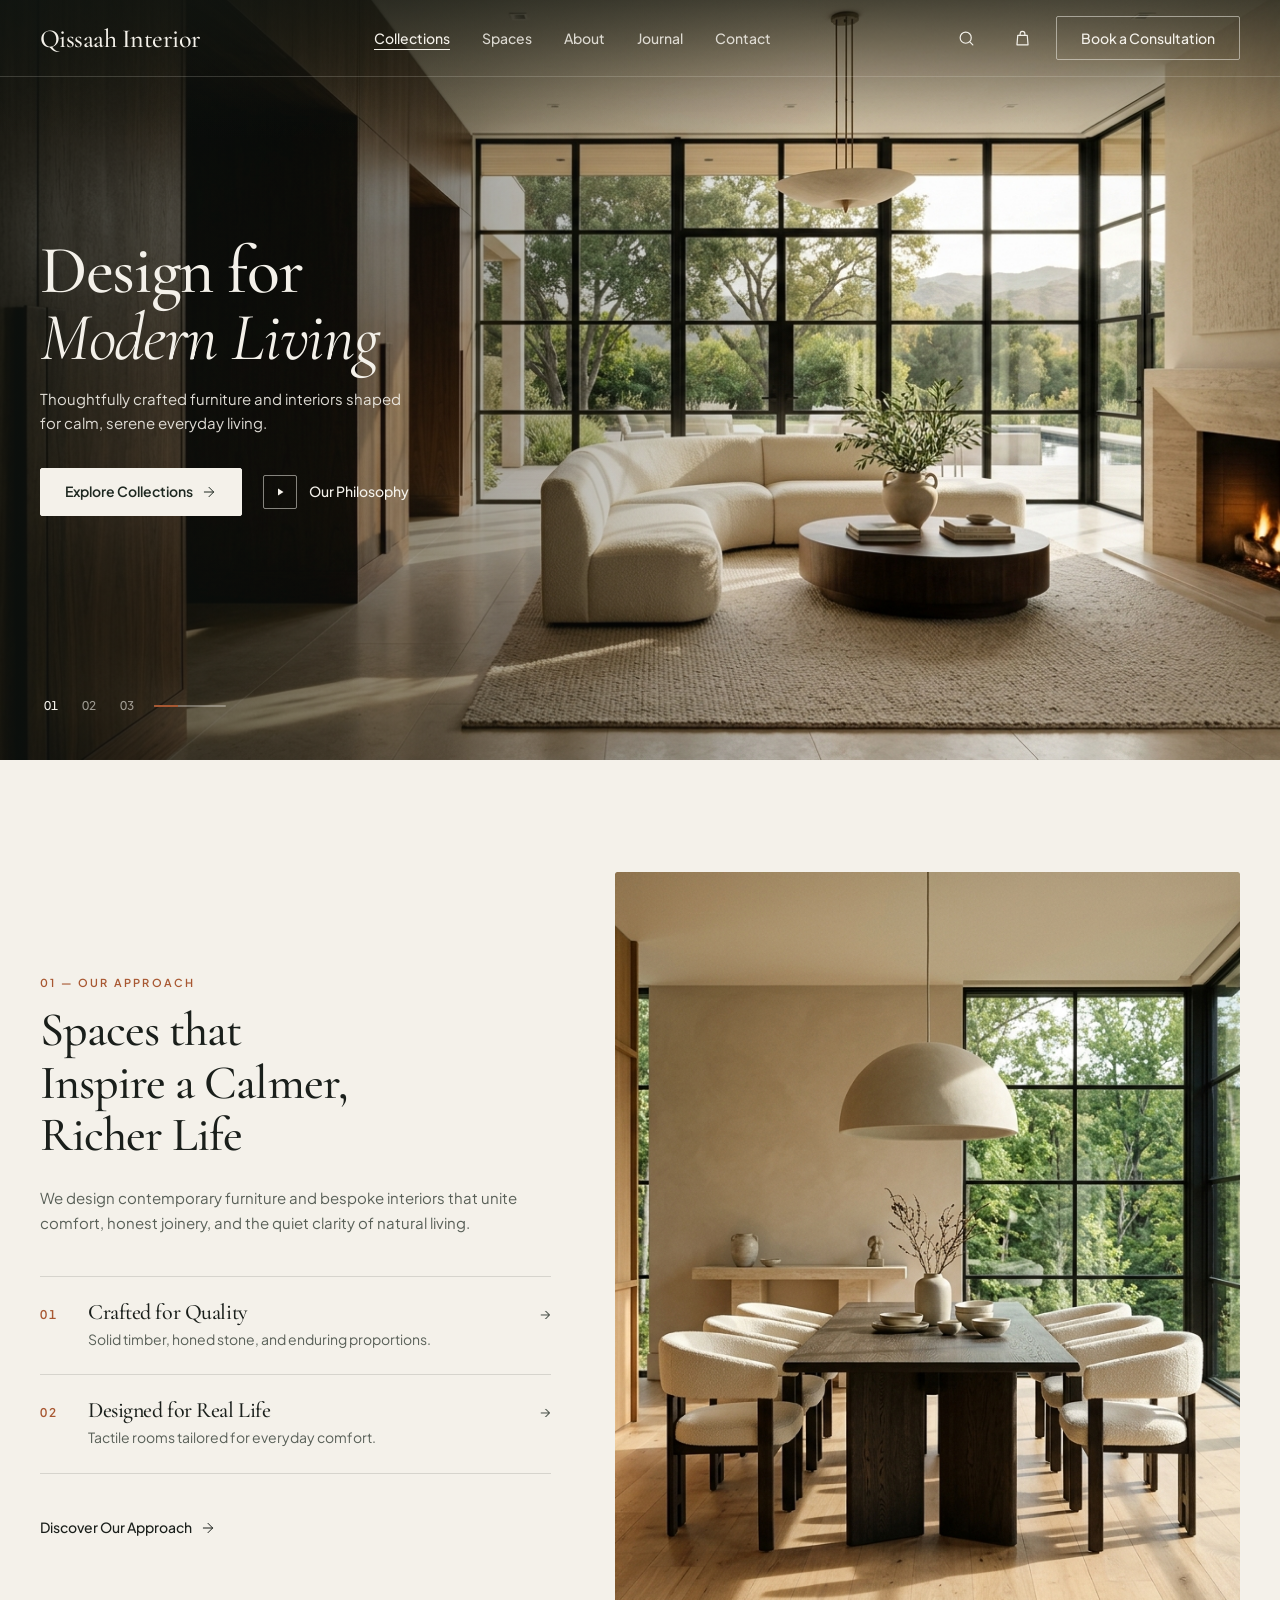
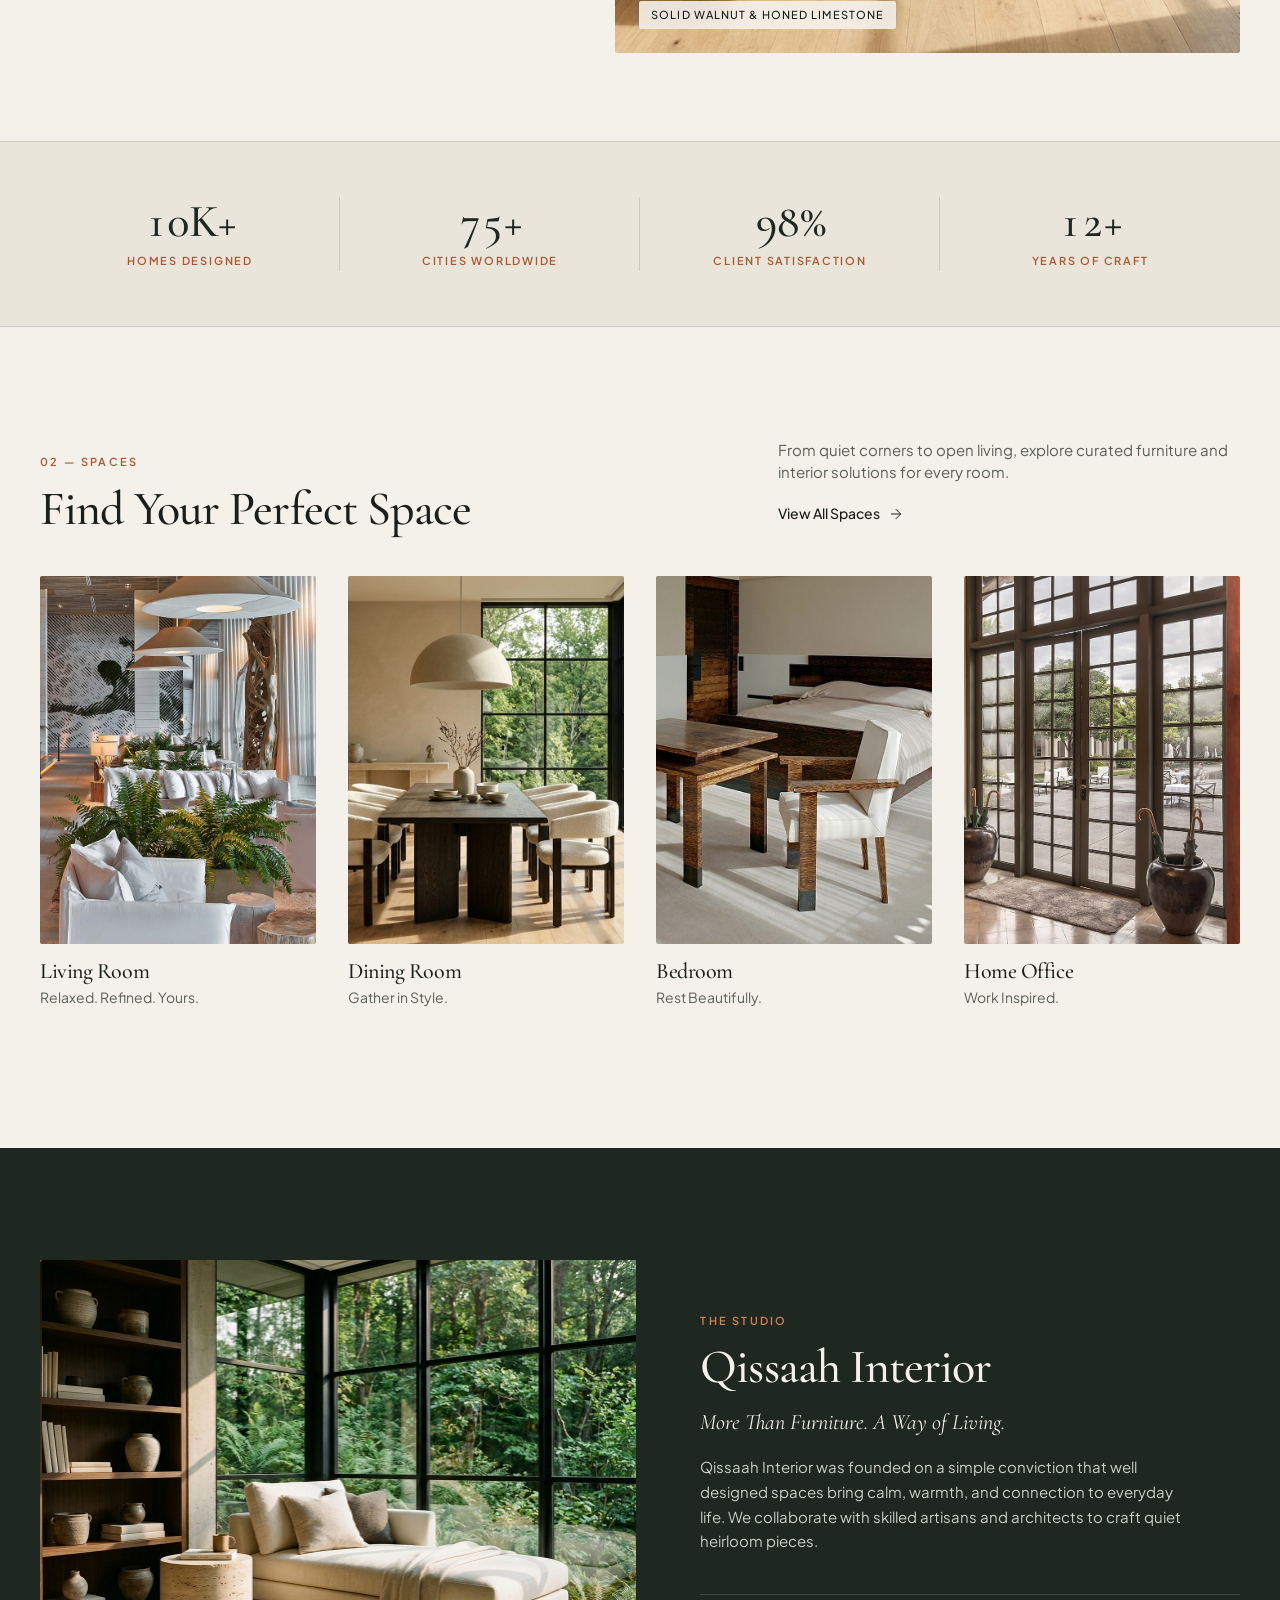
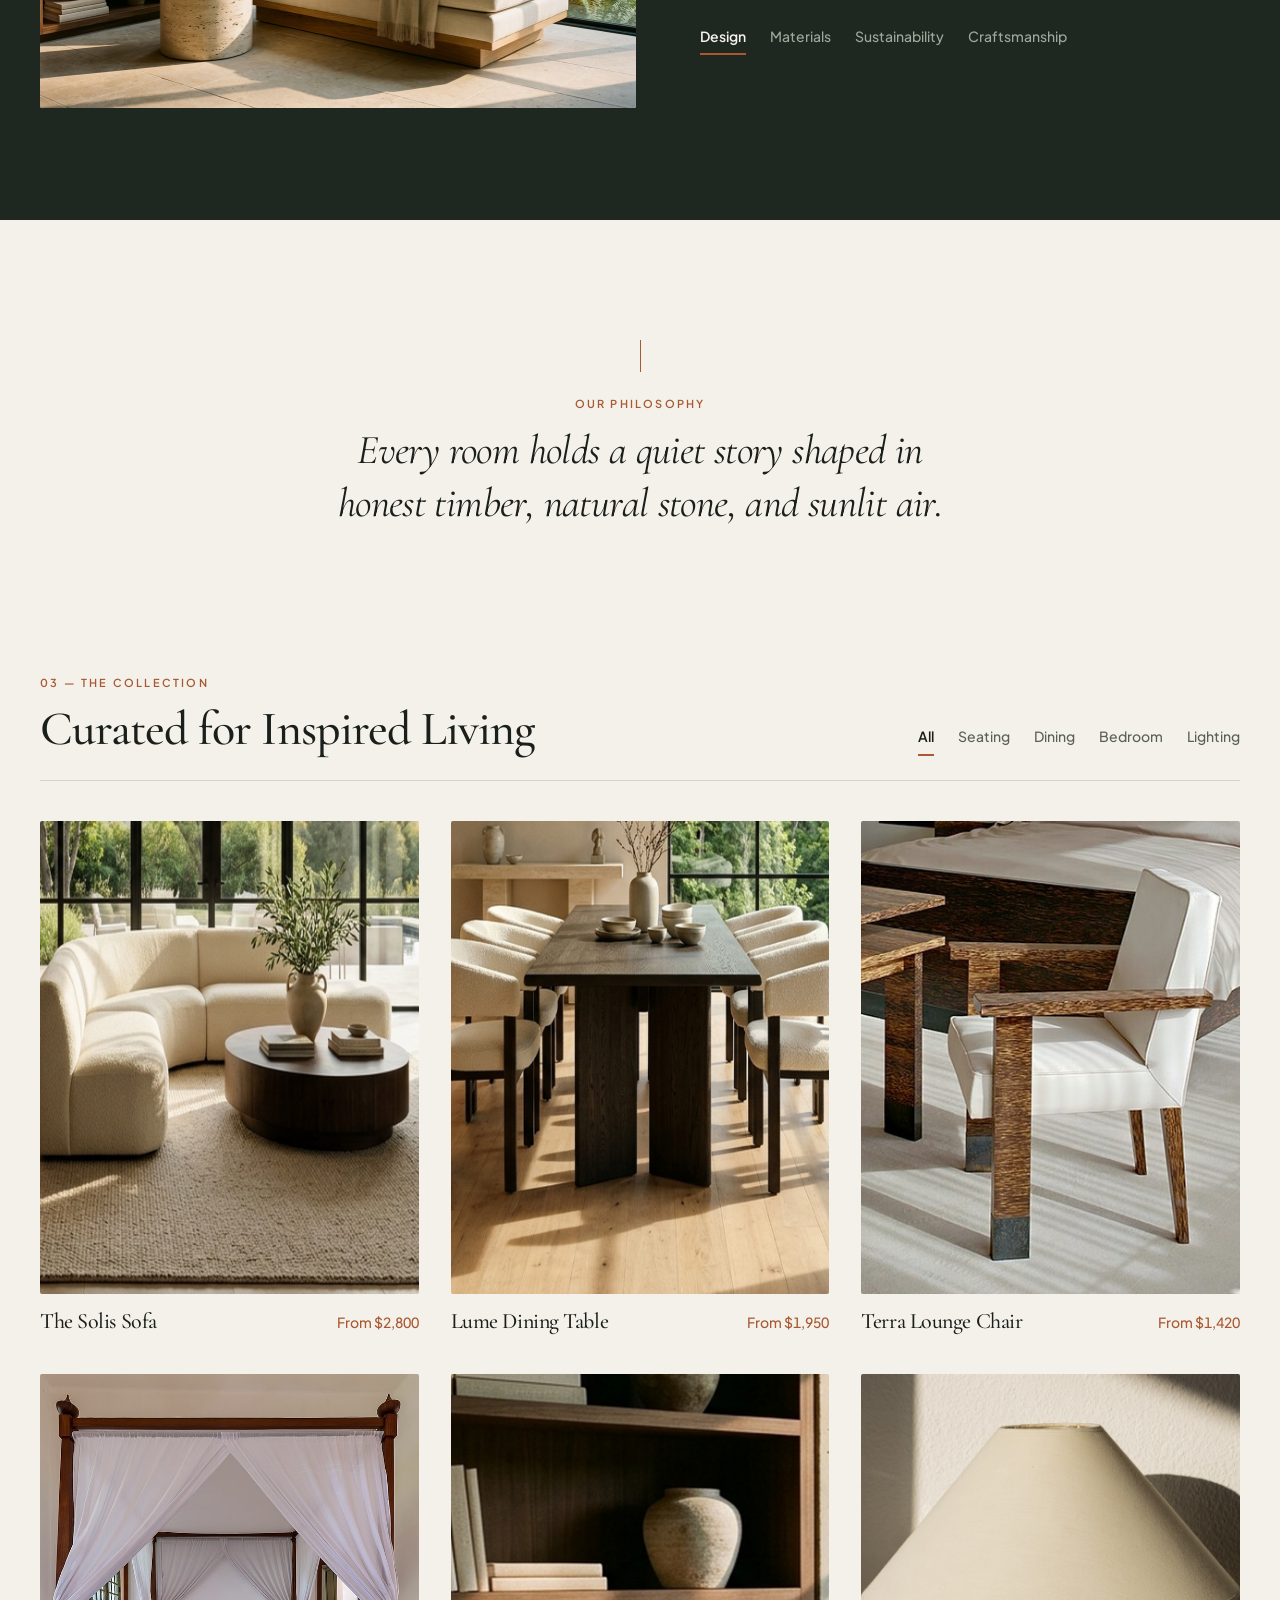
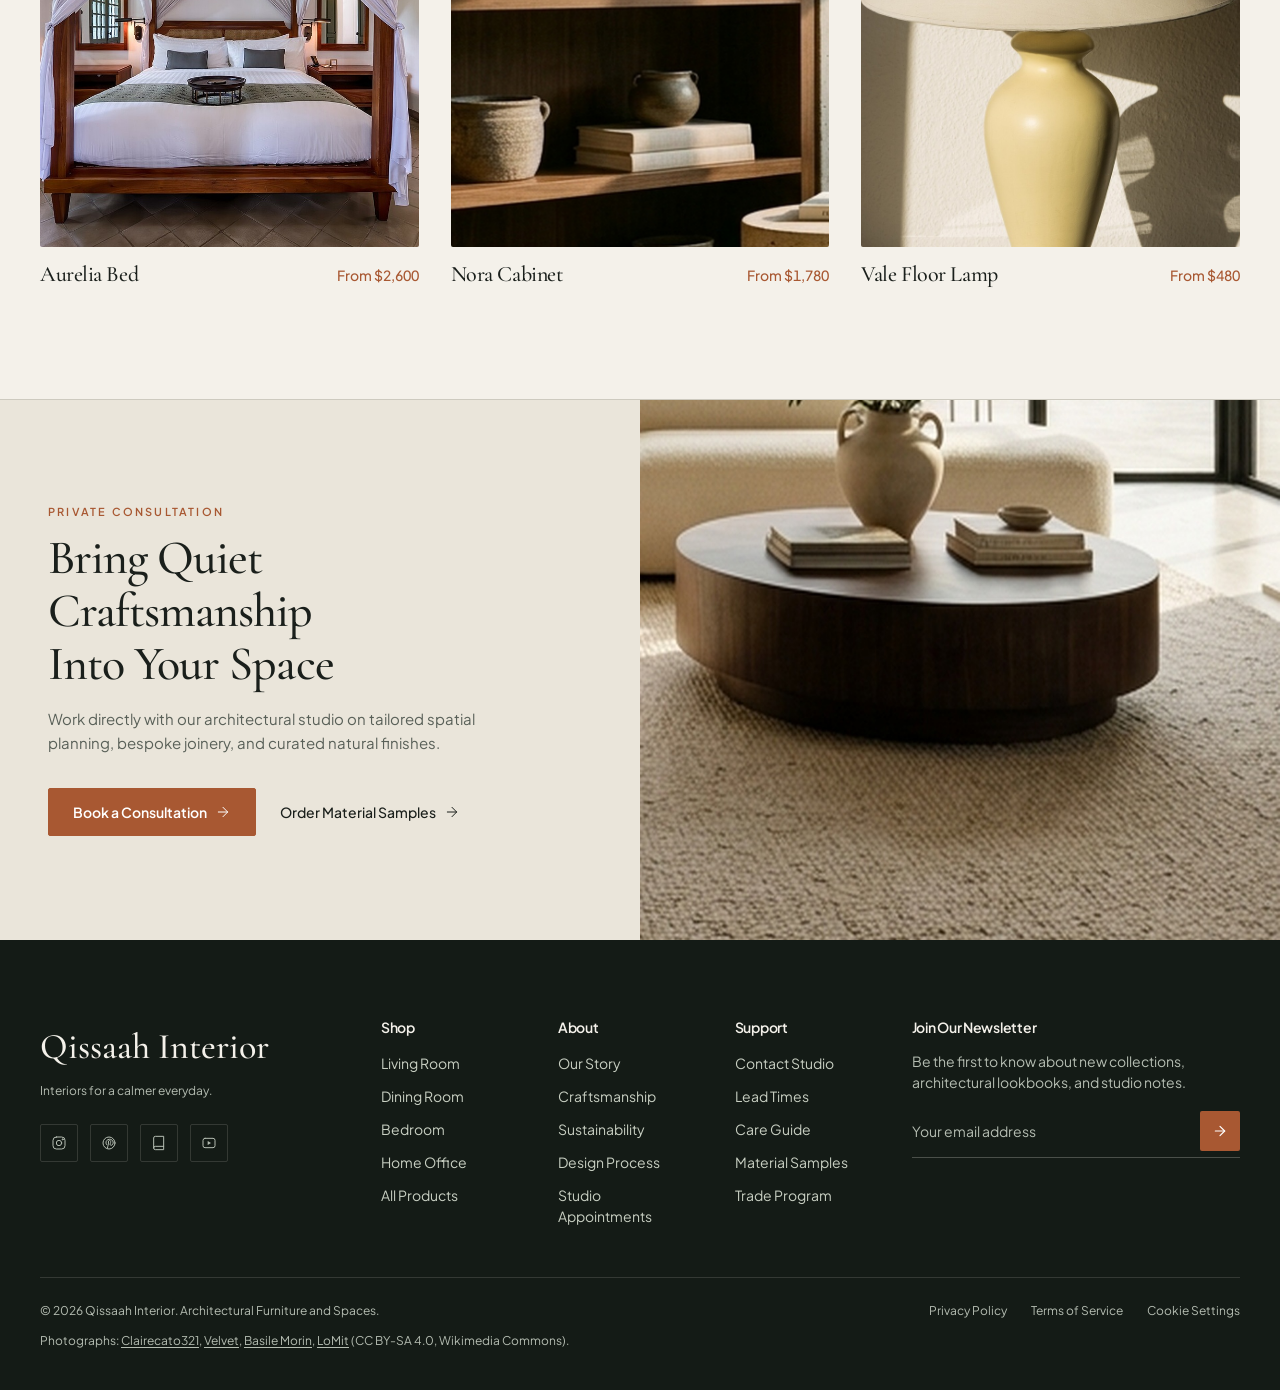
==== commit 90bd2f2d: "Polish mobile responsive layout (hero scrim, 2x2 metrics, spaces carousel, 2-col catalog, 2-col foot" ====
--- a/index.html
+++ b/index.html
@@ -409,8 +409,8 @@
           </div>
         </div>
 
-        <figure class="palette-media" data-slot="consultation-split" data-alt="Sunlit living room interior" style="margin: 0;">
-          <img src="./assets/images/space-living.jpg" width="1200" height="900" alt="Sunlit architectural living space with timber beams, stone pillars, and natural linen seating" loading="lazy">
+        <figure class="palette-media" data-slot="consultation-split" data-alt="Close up of sculpted solid walnut wood grain and architectural joinery" style="margin: 0;">
+          <img src="./assets/images/craft-joinery.jpg" width="960" height="960" alt="Close up of sculpted solid walnut timber grain and bespoke architectural joinery" loading="lazy">
         </figure>
       </div>
     </section>
--- a/styles/style.css
+++ b/styles/style.css
@@ -1709,34 +1709,85 @@
   }
 }
 
-@media (max-width: 40rem) {
-  .intro-grid,
-  .spaces-grid,
-  .proof-strip,
-  .products-grid,
-  .footer-grid {
+@media (max-width: 768px) {
+  .intro-grid {
     grid-template-columns: minmax(0, 1fr);
   }
-  .proof-item {
-    justify-content: flex-start;
-  }
-  .proof-item::after {
-    display: none;
+  .hero {
+    min-height: 82dvh;
+  }
+  .hero__scrim {
+    background: linear-gradient(180deg, rgba(16, 22, 17, 0.55) 0%, rgba(16, 22, 17, 0.35) 50%, rgba(16, 22, 17, 0.70) 100%);
+  }
+  .hero__content {
+    max-width: 100%;
   }
   .section-head {
     flex-direction: column;
     align-items: flex-start;
     gap: var(--space-md);
   }
-  .hero {
-    min-height: 82dvh;
-  }
-  .hero__scrim {
-    background:
-      linear-gradient(180deg, var(--hero-top-scrim) 0%, var(--hero-top-mid) 26%, transparent 46%),
-      linear-gradient(90deg, var(--hero-scrim-start) 0%, var(--hero-scrim-mid) 82%, var(--hero-scrim-soft) 100%);
-  }
-  .hero__content {
-    max-width: 100%;
-  }
-}
+  /* 2x2 Metrics Ledger with cross-hairline dividers */
+  .proof-strip {
+    grid-template-columns: repeat(2, 1fr);
+    gap: 0;
+  }
+  .proof-item {
+    justify-content: center;
+    padding: var(--space-lg) var(--space-sm);
+  }
+  .proof-item::after {
+    display: none;
+  }
+  .proof-item:nth-child(odd) {
+    border-right: 1px solid rgba(30, 40, 33, 0.14);
+  }
+  .proof-item:nth-child(1),
+  .proof-item:nth-child(2) {
+    border-bottom: 1px solid rgba(30, 40, 33, 0.14);
+  }
+  /* Horizontal snap-scroll Spaces Carousel (78vw cards) */
+  .spaces-grid {
+    display: flex;
+    overflow-x: auto;
+    scroll-snap-type: x mandatory;
+    -webkit-overflow-scrolling: touch;
+    gap: 16px;
+    padding-bottom: var(--space-xs);
+    scrollbar-width: none;
+  }
+  .spaces-grid::-webkit-scrollbar {
+    display: none;
+  }
+  .space-card {
+    flex: 0 0 78vw;
+    scroll-snap-align: start;
+  }
+  /* 2-Column Product Grid on mobile */
+  .products-grid {
+    grid-template-columns: repeat(2, 1fr);
+    gap: 16px;
+  }
+  .product-card__body {
+    flex-direction: column;
+    align-items: flex-start;
+    gap: 4px;
+    padding-top: var(--space-sm);
+  }
+  .product-card__title {
+    font-size: 1.0625rem;
+    line-height: 1.2;
+  }
+  .product-card__price {
+    font-size: 0.8125rem;
+  }
+  /* 2-Column Mobile Footer Nav */
+  .footer-grid {
+    grid-template-columns: repeat(2, minmax(0, 1fr));
+    gap: var(--space-xl) var(--space-lg);
+  }
+  .footer-grid > :first-child,
+  .footer-grid > :last-child {
+    grid-column: 1 / -1;
+  }
+}
